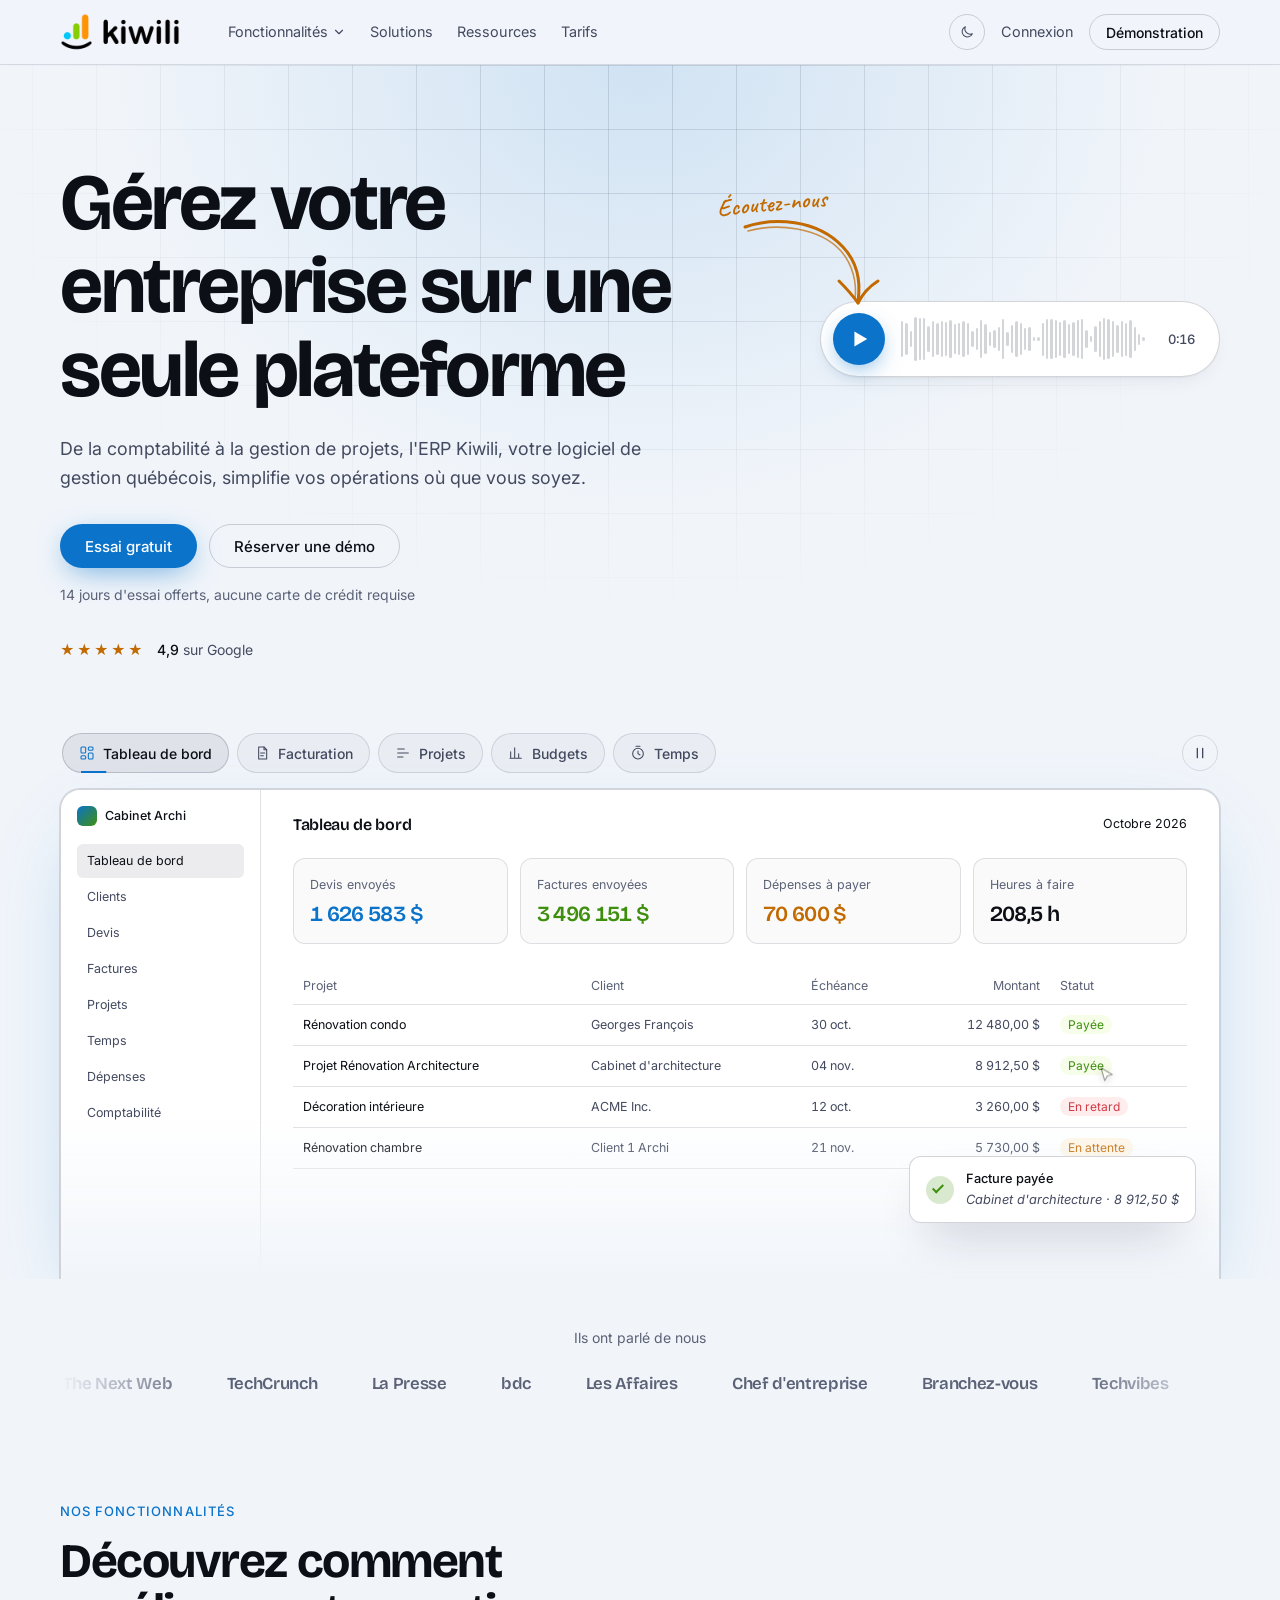
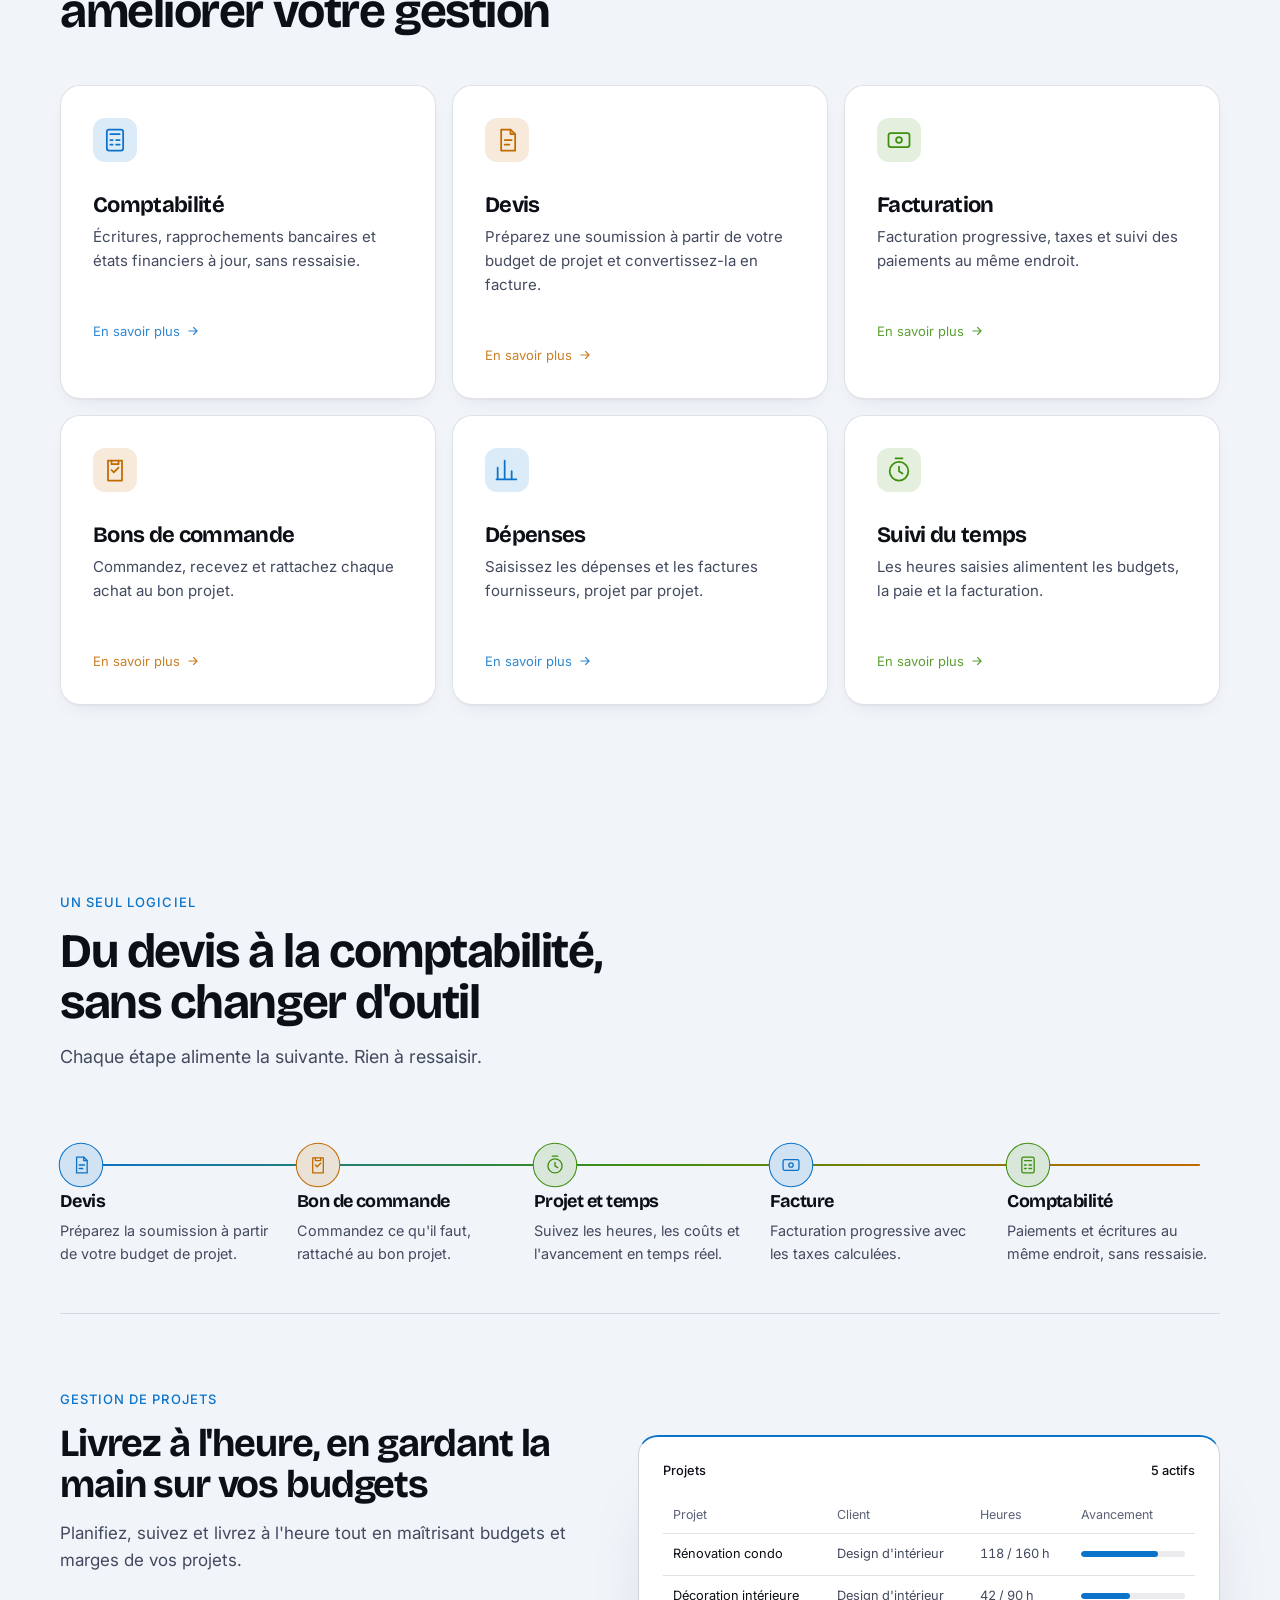
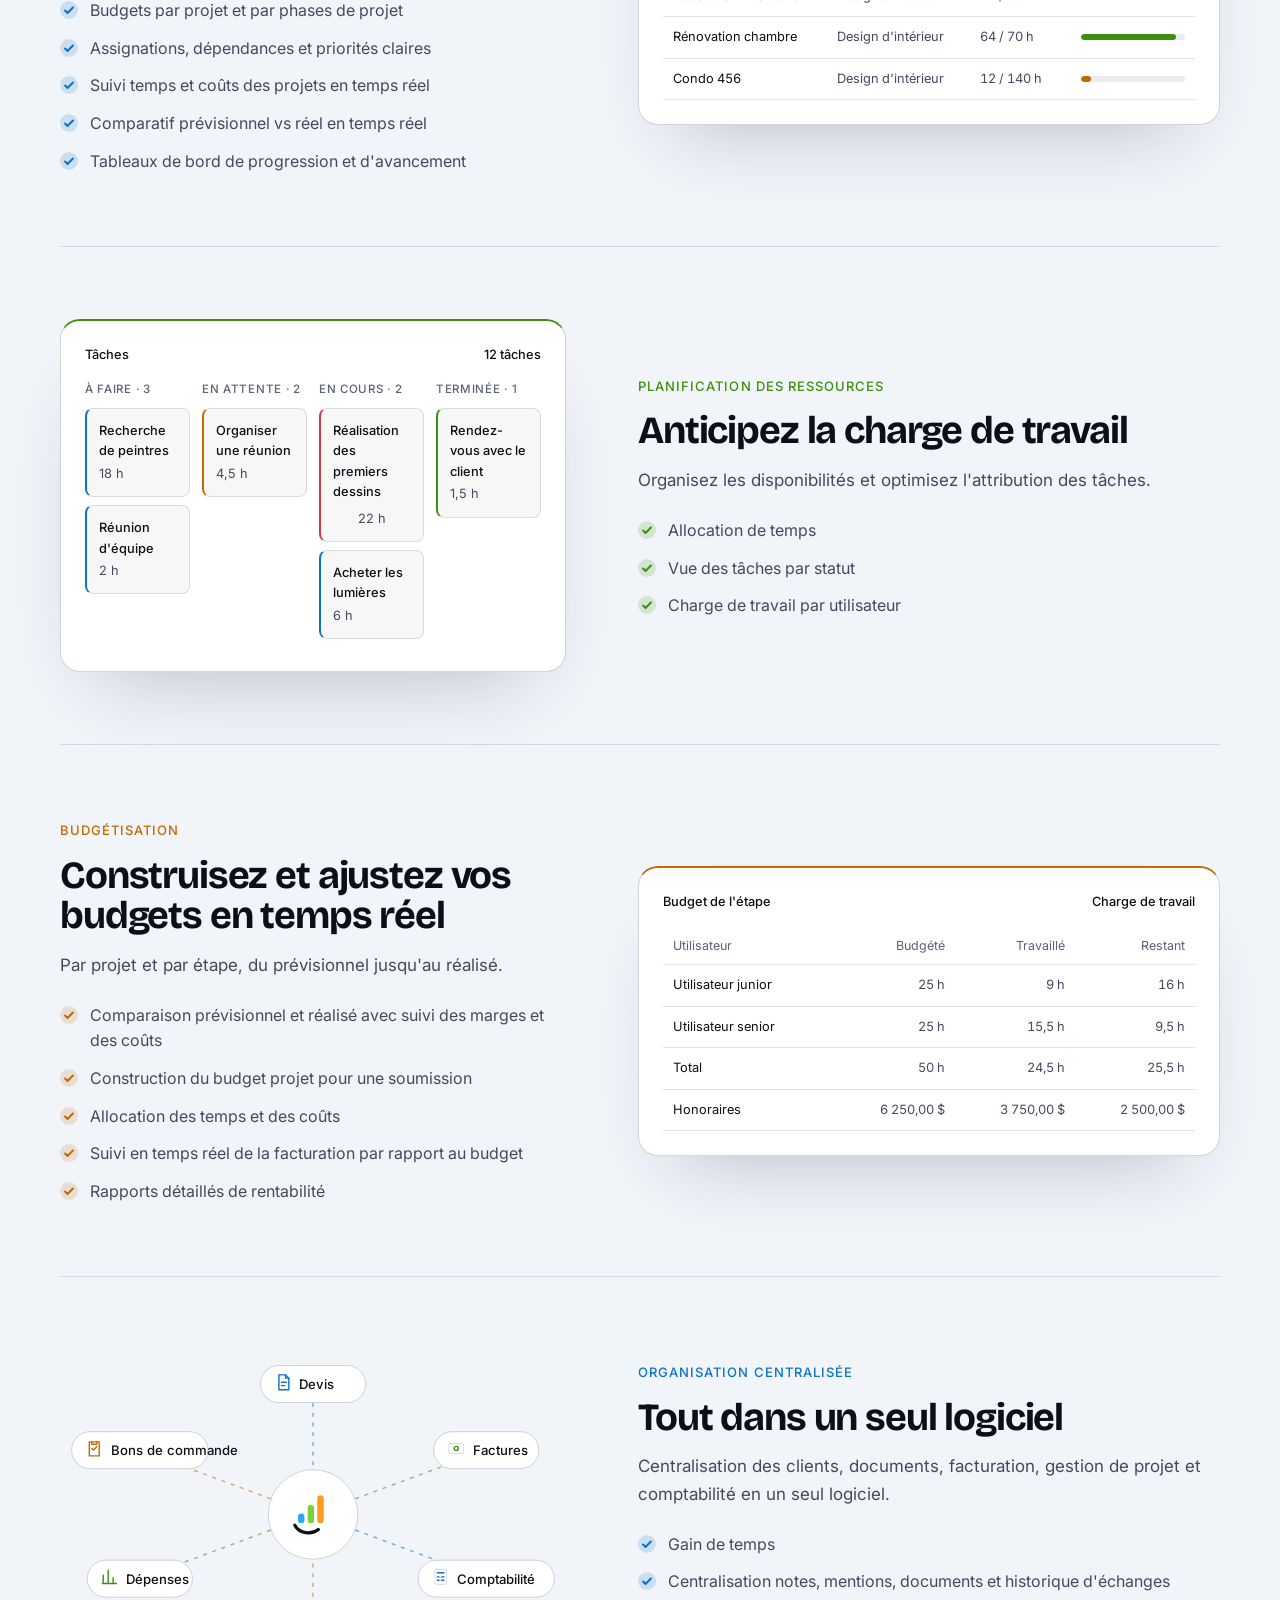
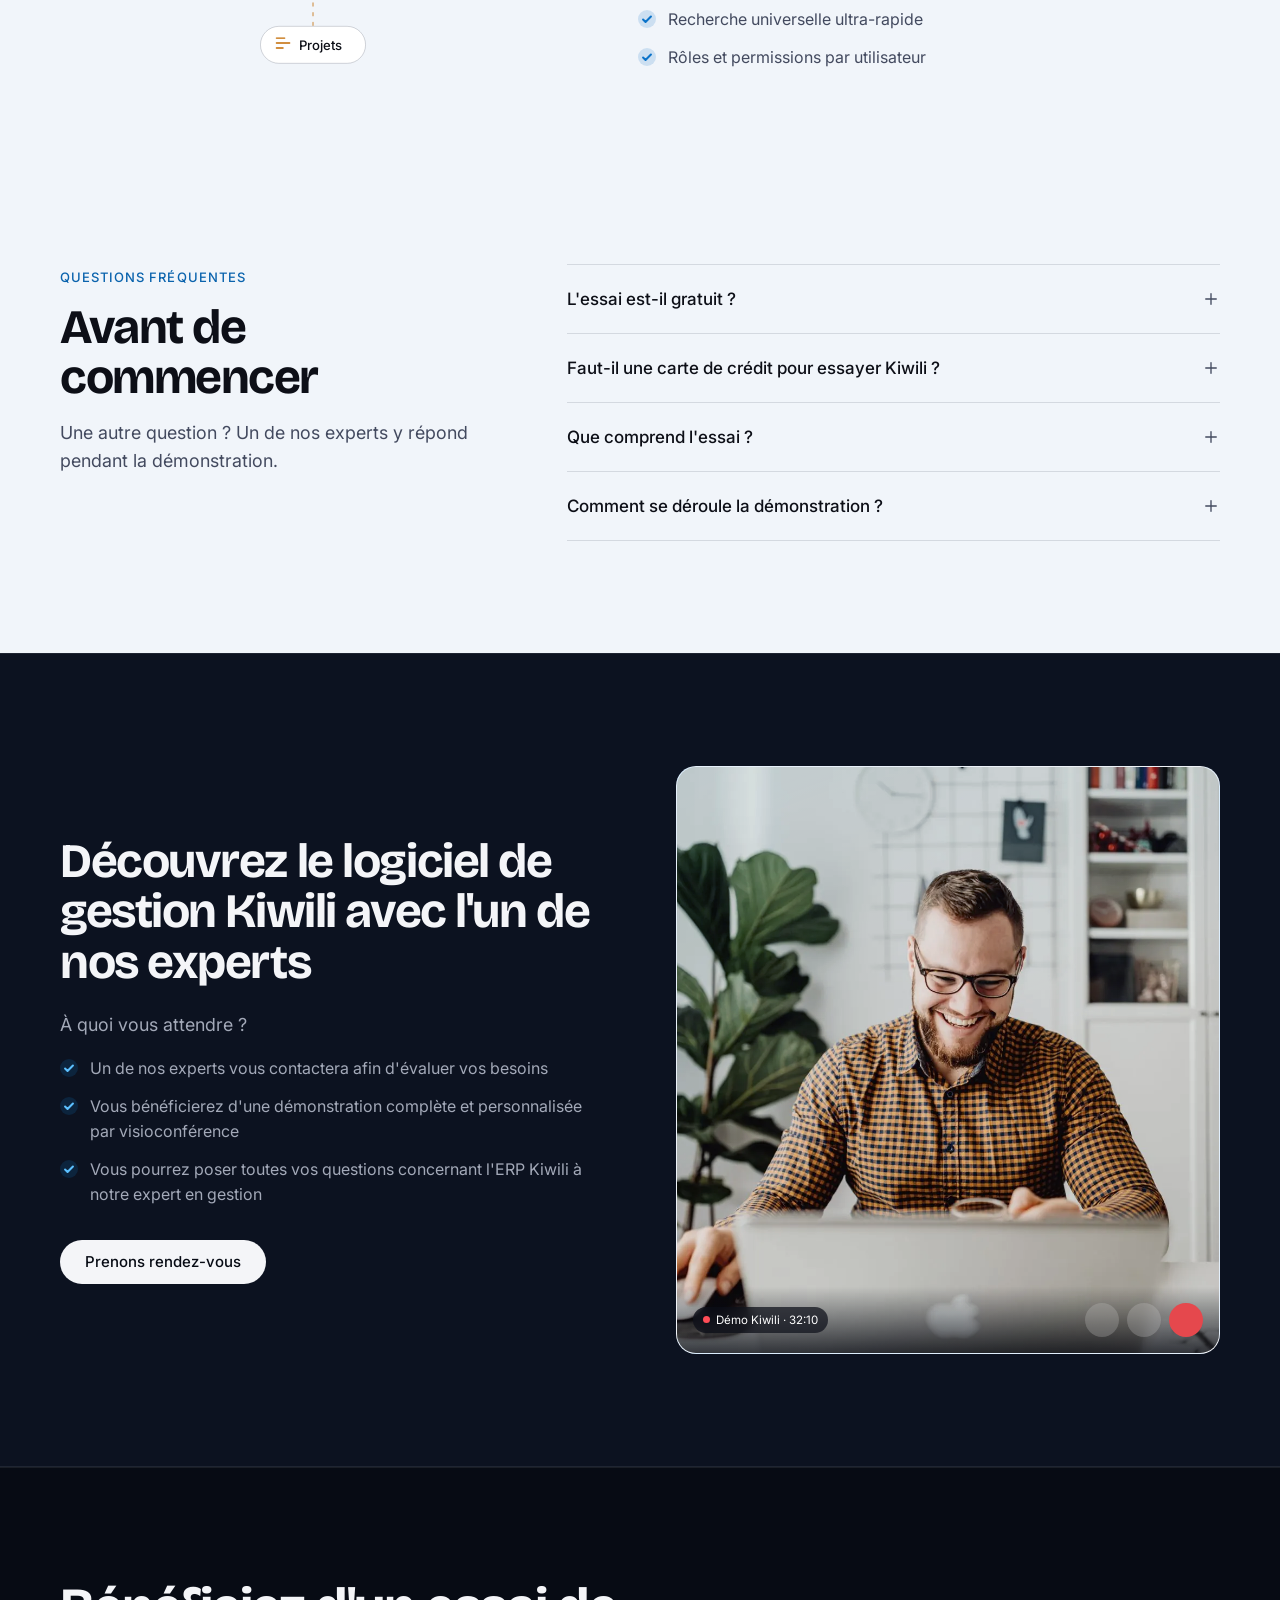
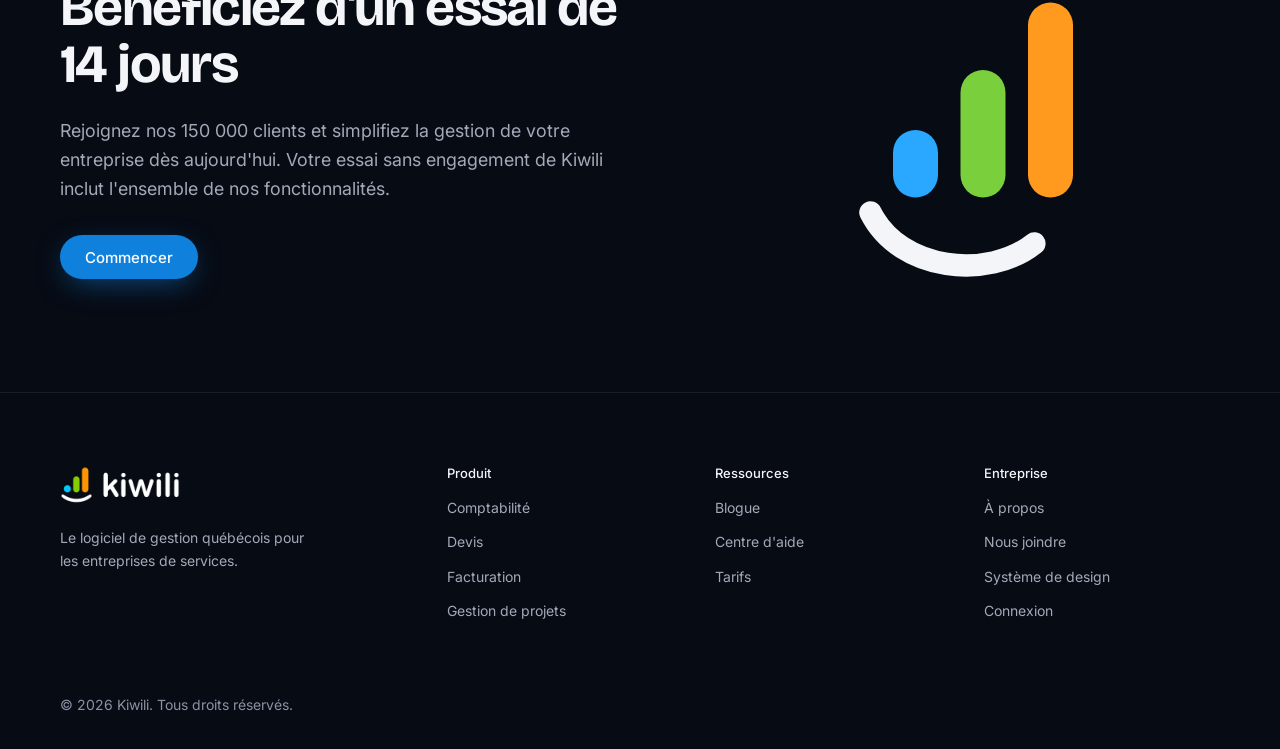
==== index.html @ 821b2741 "Move voice player to hero top right, make closing section and footer a dark band Co-Authored-By: Cla" ====
<!doctype html>
<html lang="fr-CA">
<head>
<meta charset="utf-8">
<meta name="viewport" content="width=device-width,initial-scale=1">
<title>Kiwili | Logiciel de gestion québécois</title>
<meta name="description" content="De la comptabilité à la gestion de projets, l'ERP Kiwili simplifie vos opérations où que vous soyez. Essai gratuit de 14 jours.">
<meta name="theme-color" content="#070b14">
<link rel="icon" href="assets/logo-mark.svg">
<link rel="preconnect" href="https://fonts.googleapis.com"><link rel="preconnect" href="https://fonts.gstatic.com" crossorigin>
<link rel="stylesheet" href="https://fonts.googleapis.com/css2?family=Bricolage+Grotesque:opsz,wght@12..96,500..800&family=Inter:wght@400..600&family=Caveat:wght@600&display=swap">
<link rel="stylesheet" href="css/tokens.css">
<link rel="stylesheet" href="css/components.css">
<link rel="stylesheet" href="css/home.css">
</head>
<body>
<a class="skip" href="#main">Aller au contenu</a>

<header class="nav"><div class="container nav-inner">
  <a class="logo" href="#" aria-label="Kiwili"><img class="l-dark" src="assets/logo-light.png" alt="Kiwili" width="120" height="40"><img class="l-light" src="assets/logo-dark.png" alt="" width="120" height="40"></a>
  <nav class="nav-links" aria-label="Principal">
    <div class="dd"><button class="dd-btn" type="button" aria-expanded="false" aria-controls="dd-feat">Fonctionnalités<svg class="chev" viewBox="0 0 24 24" aria-hidden="true"><path d="M6 9l6 6 6-6"/></svg></button><div class="dd-panel" id="dd-feat" hidden><a href="#fonctionnalites">Comptabilité</a><a href="#fonctionnalites">Devis</a><a href="#fonctionnalites">Facturation</a><a href="#fonctionnalites">Bons de commande</a><a href="#fonctionnalites">Dépenses</a><a href="#fonctionnalites">Suivi du temps</a><a href="#solutions">Gestion de projets</a><a href="#solutions">Planification des ressources</a><a href="#solutions">Budgétisation</a></div></div><a href="#solutions">Solutions</a><a href="#ressources">Ressources</a><a href="#tarifs">Tarifs</a>
  </nav>
  <div class="nav-actions"><button class="theme-toggle" type="button" id="theme-toggle" aria-label="Changer de thème"><svg class="sun" viewBox="0 0 24 24"><circle cx="12" cy="12" r="4"/><path d="M12 2v2m0 16v2M4.9 4.9l1.4 1.4m11.4 11.4 1.4 1.4M2 12h2m16 0h2M4.9 19.1l1.4-1.4M17.7 6.3l1.4-1.4"/></svg><svg class="moon" viewBox="0 0 24 24"><path d="M20 14.5A8 8 0 0 1 9.5 4 8 8 0 1 0 20 14.5z"/></svg></button><a class="login" href="#">Connexion</a><a class="btn btn-ghost btn-sm" href="#demo" data-open="demo">Démonstration</a><button class="menu-btn" type="button" id="menu-btn" aria-expanded="false" aria-controls="mobile-menu" aria-label="Menu"><i></i><i></i></button></div>
</div><div class="mobile-menu" id="mobile-menu" hidden><div class="container"><a href="#fonctionnalites">Fonctionnalités</a><a href="#solutions">Solutions</a><a href="#ressources">Ressources</a><a href="#tarifs">Tarifs</a><a href="#">Connexion</a><a class="btn btn-accent" href="#essai" data-open="trial">Essai gratuit</a></div></div>
</header>

<main id="main">
<section class="hero"><div class="hero-grid" aria-hidden="true"></div><div class="container">
  <div class="voice-wrap" id="voice">
    <span class="hand-note" aria-hidden="true">Écoutez-nous</span>
    <svg class="handarrow" viewBox="0 0 150 110" aria-hidden="true" focusable="false">
  <path class="ha a1" pathLength="1" d="M6 14 C 34 4, 78 6, 104 34 C 118 49, 122 68, 119 88"/>
  <path class="ha a2" pathLength="1" d="M9 18 C 38 10, 80 14, 102 38 C 114 52, 118 70, 116 86"/>
  <path class="ha a3" pathLength="1" d="M119 90 C 112 80, 106 74, 100 68"/>
  <path class="ha a4" pathLength="1" d="M119 90 C 124 80, 131 73, 139 68"/>
</svg>
    <div class="voice">
      <button class="vplay" id="vplay" type="button" aria-label="Écouter la présentation de Kiwili (16 secondes)"><svg viewBox="0 0 24 24" aria-hidden="true"><path class="i-play" d="M8 5.5v13l11-6.5z"/><path class="i-pause" d="M8 5v14M16 5v14"/></svg></button>
      <div class="vwave" id="vwave" role="slider" tabindex="0" aria-label="Position dans l'extrait audio" aria-valuemin="0" aria-valuemax="16" aria-valuenow="0" aria-valuetext="0 seconde"><i style="--h:80%"></i><i style="--h:72%"></i><i style="--h:35%"></i><i style="--h:100%"></i><i style="--h:96%"></i><i style="--h:94%"></i><i style="--h:59%"></i><i style="--h:82%"></i><i style="--h:73%"></i><i style="--h:83%"></i><i style="--h:79%"></i><i style="--h:87%"></i><i style="--h:66%"></i><i style="--h:73%"></i><i style="--h:80%"></i><i style="--h:73%"></i><i style="--h:36%"></i><i style="--h:51%"></i><i style="--h:87%"></i><i style="--h:69%"></i><i style="--h:33%"></i><i style="--h:40%"></i><i style="--h:56%"></i><i style="--h:89%"></i><i style="--h:33%"></i><i style="--h:62%"></i><i style="--h:80%"></i><i style="--h:72%"></i><i style="--h:48%"></i><i style="--h:55%"></i><i style="--h:10%"></i><i style="--h:10%"></i><i style="--h:75%"></i><i style="--h:91%"></i><i style="--h:91%"></i><i style="--h:86%"></i><i style="--h:76%"></i><i style="--h:87%"></i><i style="--h:67%"></i><i style="--h:76%"></i><i style="--h:86%"></i><i style="--h:89%"></i><i style="--h:41%"></i><i style="--h:15%"></i><i style="--h:59%"></i><i style="--h:83%"></i><i style="--h:96%"></i><i style="--h:92%"></i><i style="--h:82%"></i><i style="--h:64%"></i><i style="--h:84%"></i><i style="--h:75%"></i><i style="--h:88%"></i><i style="--h:56%"></i><i style="--h:25%"></i><i style="--h:10%"></i></div>
      <span class="vtime" id="vtime">0:16</span>
      <audio id="vaudio" preload="none" src="assets/audio/presentation-kiwili.mp3"></audio>
    </div>
  </div>
  <div class="hero-copy rise">
    <h1>Gérez votre entreprise sur une <em>seule</em> plateforme</h1>
    <p class="lead">De la comptabilité à la gestion de projets, l'ERP Kiwili, votre logiciel de gestion québécois, simplifie vos opérations où que vous soyez.</p>
    <div class="hero-cta"><a class="btn btn-accent" href="#essai" data-open="trial">Essai gratuit</a><a class="btn btn-ghost" href="#demo" data-open="demo">Réserver une démo</a></div>
    <p class="hero-note">14 jours d'essai offerts, aucune carte de crédit requise</p>
    <div class="rating"><span class="stars" aria-hidden="true">★★★★★</span><span><b>4,9</b> sur Google</span></div>
  </div>

  <div class="viewer" id="viewer">
  <div class="vtabs" role="tablist" aria-label="Aperçu du logiciel"><button class="vtab on" role="tab" id="tab0" aria-selected="true" aria-controls="p0" data-i="0"><svg viewBox="0 0 24 24" aria-hidden="true"><rect x="3" y="3" width="7" height="9" rx="1.5"/><rect x="14" y="3" width="7" height="5" rx="1.5"/><rect x="14" y="12" width="7" height="9" rx="1.5"/><rect x="3" y="16" width="7" height="5" rx="1.5"/></svg>Tableau de bord<i class="prog"></i></button><button class="vtab" role="tab" id="tab1" aria-selected="false" aria-controls="p1" data-i="1"><svg viewBox="0 0 24 24" aria-hidden="true"><path d="M7 3h8l4 4v14H7z"/><path d="M15 3v4h4M10 12h6M10 16h4"/></svg>Facturation<i class="prog"></i></button><button class="vtab" role="tab" id="tab2" aria-selected="false" aria-controls="p2" data-i="2"><svg viewBox="0 0 24 24" aria-hidden="true"><path d="M4 6h10M4 12h16M4 18h8"/></svg>Projets<i class="prog"></i></button><button class="vtab" role="tab" id="tab3" aria-selected="false" aria-controls="p3" data-i="3"><svg viewBox="0 0 24 24" aria-hidden="true"><path d="M4 20V10m6 10V4m6 16v-7m4 7H3"/></svg>Budgets<i class="prog"></i></button><button class="vtab" role="tab" id="tab4" aria-selected="false" aria-controls="p4" data-i="4"><svg viewBox="0 0 24 24" aria-hidden="true"><circle cx="12" cy="13" r="8"/><path d="M12 9v4l3 2M9 2h6"/></svg>Temps<i class="prog"></i></button><button class="vpause" id="vpause" type="button" aria-label="Mettre en pause la démonstration animée"><svg viewBox="0 0 24 24" aria-hidden="true"><path class="p-pause" d="M8 5v14M16 5v14"/><path class="p-play" d="M8 5l11 7-11 7z"/></svg></button></div>
  <div class="shot-wrap">
  <div class="shot" id="shot">
    <div class="app">
      <aside class="app-side" aria-hidden="true">
        <div class="org"><i></i>Cabinet Archi</div>
        <a data-nav="Tableau de bord">Tableau de bord</a><a data-nav="Clients">Clients</a><a data-nav="Devis">Devis</a><a data-nav="Factures">Factures</a><a data-nav="Projets">Projets</a><a data-nav="Temps">Temps</a><a data-nav="Dépenses">Dépenses</a><a data-nav="Comptabilité">Comptabilité</a>
      </aside>
      <div class="app-main">

        <section class="vpanel active" role="tabpanel" id="p0" aria-labelledby="tab0" data-nav="Tableau de bord">
          <div class="app-head"><h4>Tableau de bord</h4><span>Octobre 2026</span></div>
          <div class="kpis">
            <div class="kpi"><span>Devis envoyés</span><b id="k1">1 626 583 $</b></div>
            <div class="kpi"><span>Factures envoyées</span><b id="k2">3 487 238 $</b></div>
            <div class="kpi"><span>Dépenses à payer</span><b id="k3">70 600 $</b></div>
            <div class="kpi"><span>Heures à faire</span><b id="k4">208,5 h</b></div>
          </div>
          <table class="tbl">
            <thead><tr><th>Projet</th><th>Client</th><th>Échéance</th><th class="r">Montant</th><th>Statut</th></tr></thead>
            <tbody>
              <tr><td>Rénovation condo</td><td>Georges François</td><td>30 oct.</td><td class="r">12 480,00 $</td><td><span class="tag ok">Payée</span></td></tr>
              <tr id="row-live"><td>Projet Rénovation Architecture</td><td>Cabinet d'architecture</td><td>04 nov.</td><td class="r">8 912,50 $</td><td><span class="tag wait" id="live-tag">En attente</span></td></tr>
              <tr><td>Décoration intérieure</td><td>ACME Inc.</td><td>12 oct.</td><td class="r">3 260,00 $</td><td><span class="tag late">En retard</span></td></tr>
              <tr><td>Rénovation chambre</td><td>Client 1 Archi</td><td>21 nov.</td><td class="r">5 730,00 $</td><td><span class="tag wait">En attente</span></td></tr>
            </tbody>
          </table>
        </section>

        <section class="vpanel" role="tabpanel" id="p1" aria-labelledby="tab1" data-nav="Factures" hidden>
          <div class="app-head"><h4>Nouvelle facture <small>0042</small></h4><span class="tag wait" id="inv-status">Brouillon</span></div>
          <div class="inv-meta"><div><span>Client</span><b>Cabinet d'architecture</b></div><div><span>Projet</span><b>Rénovation Architecture</b></div><div><span>Échéance</span><b>04 nov. 2026</b></div></div>
          <table class="tbl inv">
            <thead><tr><th>Description</th><th class="r">Qté</th><th class="r">Taux</th><th class="r">Montant</th></tr></thead>
            <tbody>
              <tr class="ln"><td>Étude préliminaire</td><td class="r">24 h</td><td class="r">125,00 $</td><td class="r">3 000,00 $</td></tr>
              <tr class="ln"><td>Plans et devis</td><td class="r">40 h</td><td class="r">125,00 $</td><td class="r">5 000,00 $</td></tr>
              <tr class="ln"><td>Déplacements</td><td class="r">1</td><td class="r">340,00 $</td><td class="r">340,00 $</td></tr>
            </tbody>
          </table>
          <div class="inv-foot">
            <div class="sums"><p><span>Sous-total</span><b>8 340,00 $</b></p><p><span>TPS 5 %</span><b>417,00 $</b></p><p><span>TVQ 9,975 %</span><b>831,92 $</b></p><p class="tot"><span>Total</span><b id="inv-total">9 588,92 $</b></p></div>
            <button class="send" id="inv-send" type="button" tabindex="-1">Envoyer la facture</button>
          </div>
        </section>

        <section class="vpanel" role="tabpanel" id="p2" aria-labelledby="tab2" data-nav="Projets" hidden>
          <div class="app-head"><h4>Projets</h4><span>5 actifs</span></div>
          <table class="tbl">
            <thead><tr><th>Projet</th><th>Responsable</th><th>Heures</th><th style="width:30%">Avancement</th></tr></thead>
            <tbody>
              <tr><td>Rénovation condo</td><td><span class="av">AC</span>Amélie C.</td><td><span class="hrs" data-to="118" data-of="160">0</span> / 160 h</td><td><div class="bar"><i style="--w:74%"></i></div></td></tr>
              <tr><td>Décoration intérieure</td><td><span class="av g">FK</span>Frédéric K.</td><td><span class="hrs" data-to="42" data-of="90">0</span> / 90 h</td><td><div class="bar"><i style="--w:47%"></i></div></td></tr>
              <tr><td>Rénovation chambre</td><td><span class="av a">AC</span>Amélie C.</td><td><span class="hrs" data-to="64" data-of="70">0</span> / 70 h</td><td><div class="bar g"><i style="--w:91%"></i></div></td></tr>
              <tr><td>Condo 456</td><td><span class="av g">FK</span>Frédéric K.</td><td><span class="hrs" data-to="12" data-of="140">0</span> / 140 h</td><td><div class="bar a"><i style="--w:9%"></i></div></td></tr>
            </tbody>
          </table>
          <div class="board mini">
            <div class="col"><h5>À faire</h5><div class="note">Recherche de peintres</div></div>
            <div class="col"><h5>En cours</h5><div class="note d" id="move-note">Premiers dessins</div></div>
            <div class="col"><h5>Terminée</h5><div class="note g">Rendez-vous client</div></div>
          </div>
        </section>

        <section class="vpanel" role="tabpanel" id="p3" aria-labelledby="tab3" data-nav="Comptabilité" hidden>
          <div class="app-head"><h4>Budget : Rénovation condo</h4><span>Prévu vs réel</span></div>
          <div class="kpis three">
            <div class="kpi"><span>Budget</span><b>48 000 $</b></div>
            <div class="kpi"><span>Facturé à ce jour</span><b id="b-fact" data-to="31200">0 $</b></div>
            <div class="kpi"><span>Marge réelle</span><b id="b-marge" data-to="29.4">0 %</b><small>prévue 32 %</small></div>
          </div>
          <div class="bud">
            <div class="br"><span>Étude préliminaire</span><div class="pair"><div class="bar"><i style="--w:90%"></i></div><div class="bar g"><i style="--w:84%"></i></div></div></div>
            <div class="br"><span>Conception</span><div class="pair"><div class="bar"><i style="--w:80%"></i></div><div class="bar g"><i style="--w:86%"></i></div></div></div>
            <div class="br"><span>Chantier</span><div class="pair"><div class="bar"><i style="--w:100%"></i></div><div class="bar a"><i style="--w:58%"></i></div></div></div>
            <div class="br"><span>Suivi</span><div class="pair"><div class="bar"><i style="--w:40%"></i></div><div class="bar g"><i style="--w:22%"></i></div></div></div>
            <p class="legend"><i class="l1"></i>Prévu <i class="l2"></i>Réel</p>
          </div>
        </section>

        <section class="vpanel" role="tabpanel" id="p4" aria-labelledby="tab4" data-nav="Temps" hidden>
          <div class="app-head"><h4>Suivi du temps</h4><span>Semaine du 28 sept.</span></div>
          <div class="timer"><div><span>Rénovation condo · Plans</span><b id="clock">02:14:07</b></div><button class="send stop" id="timer-btn" type="button" tabindex="-1">Arrêter</button></div>
          <div class="week">
            <div class="d"><div class="bw"><i style="--h:62%"></i></div><span>L</span><em>6,5 h</em></div>
            <div class="d"><div class="bw"><i style="--h:80%"></i></div><span>M</span><em>8 h</em></div>
            <div class="d"><div class="bw"><i style="--h:70%"></i></div><span>M</span><em>7 h</em></div>
            <div class="d"><div class="bw"><i style="--h:55%"></i></div><span>J</span><em>5,5 h</em></div>
            <div class="d now"><div class="bw"><i style="--h:36%"></i></div><span>V</span><em>4,5 h</em></div>
          </div>
          <p class="wk-total">Total de la semaine <b>31,5 h</b></p>
        </section>

      </div>
    </div>
    <span class="cursor" id="cursor" aria-hidden="true"></span>
  </div>
  <div class="toast" id="toast" aria-hidden="true"><i></i><span><b id="toast-t">Facture payée</b><em id="toast-d">Cabinet d'architecture · 8 912,50 $</em></span></div>
  </div>
</div>
</div></section>

<section class="press"><div class="container">
  <p>Ils ont parlé de nous</p>
  <div class="marquee"><ul class="track"><li>The Next Web</li><li>TechCrunch</li><li>La Presse</li><li>bdc</li><li>Les Affaires</li><li>Chef d'entreprise</li><li>Branchez-vous</li><li>Techvibes</li></ul><ul class="track" aria-hidden="true"><li>The Next Web</li><li>TechCrunch</li><li>La Presse</li><li>bdc</li><li>Les Affaires</li><li>Chef d'entreprise</li><li>Branchez-vous</li><li>Techvibes</li></ul></div>
</div></section>

<section class="sec" id="fonctionnalites"><div class="container">
  <div class="sec-head reveal"><span class="eyebrow">Nos fonctionnalités</span><h2>Découvrez comment améliorer votre gestion</h2></div>
  <div class="modules">
<a class="card mod c-blue reveal" href="#solutions"><span class="ico"><svg viewBox="0 0 24 24" aria-hidden="true"><rect x="5" y="3" width="14" height="18" rx="2"/><path d="M8 7h8M8 12h2m3 0h3M8 16h2m3 0h3"/></svg></span><div><h3>Comptabilité</h3><p>Écritures, rapprochements bancaires et états financiers à jour, sans ressaisie.</p></div><span class="more">En savoir plus<svg viewBox="0 0 24 24" aria-hidden="true"><path d="M5 12h14M13 6l6 6-6 6"/></svg></span></a>
<a class="card mod c-orange reveal" href="#solutions"><span class="ico"><svg viewBox="0 0 24 24" aria-hidden="true"><path d="M7 3h8l4 4v14H7z"/><path d="M15 3v4h4M10 12h6M10 16h4"/></svg></span><div><h3>Devis</h3><p>Préparez une soumission à partir de votre budget de projet et convertissez-la en facture.</p></div><span class="more">En savoir plus<svg viewBox="0 0 24 24" aria-hidden="true"><path d="M5 12h14M13 6l6 6-6 6"/></svg></span></a>
<a class="card mod c-green reveal" href="#solutions"><span class="ico"><svg viewBox="0 0 24 24" aria-hidden="true"><rect x="3" y="6" width="18" height="12" rx="2"/><circle cx="12" cy="12" r="2.5"/></svg></span><div><h3>Facturation</h3><p>Facturation progressive, taxes et suivi des paiements au même endroit.</p></div><span class="more">En savoir plus<svg viewBox="0 0 24 24" aria-hidden="true"><path d="M5 12h14M13 6l6 6-6 6"/></svg></span></a>
<a class="card mod c-orange reveal" href="#solutions"><span class="ico"><svg viewBox="0 0 24 24" aria-hidden="true"><path d="M6 4h12v17H6z"/><path d="M9 4v3h6V4M9 12l2 2 4-4"/></svg></span><div><h3>Bons de commande</h3><p>Commandez, recevez et rattachez chaque achat au bon projet.</p></div><span class="more">En savoir plus<svg viewBox="0 0 24 24" aria-hidden="true"><path d="M5 12h14M13 6l6 6-6 6"/></svg></span></a>
<a class="card mod c-blue reveal" href="#solutions"><span class="ico"><svg viewBox="0 0 24 24" aria-hidden="true"><path d="M4 20V10m6 10V4m6 16v-7m4 7H3"/></svg></span><div><h3>Dépenses</h3><p>Saisissez les dépenses et les factures fournisseurs, projet par projet.</p></div><span class="more">En savoir plus<svg viewBox="0 0 24 24" aria-hidden="true"><path d="M5 12h14M13 6l6 6-6 6"/></svg></span></a>
<a class="card mod c-green reveal" href="#solutions"><span class="ico"><svg viewBox="0 0 24 24" aria-hidden="true"><circle cx="12" cy="13" r="8"/><path d="M12 9v4l3 2M9 2h6"/></svg></span><div><h3>Suivi du temps</h3><p>Les heures saisies alimentent les budgets, la paie et la facturation.</p></div><span class="more">En savoir plus<svg viewBox="0 0 24 24" aria-hidden="true"><path d="M5 12h14M13 6l6 6-6 6"/></svg></span></a>
  </div>
</div></section>

<section class="sec flow" id="parcours"><div class="container">
  <div class="sec-head reveal"><span class="eyebrow">Un seul logiciel</span><h2>Du devis à la comptabilité, sans changer d'outil</h2><p class="lead">Chaque étape alimente la suivante. Rien à ressaisir.</p></div>
  <ol class="steps" id="steps"><li class="rail" aria-hidden="true"><i id="rail-fill"></i></li><li class="step c-blue"><span class="dot"><svg viewBox="0 0 24 24" aria-hidden="true"><path d="M7 3h8l4 4v14H7z"/><path d="M15 3v4h4M10 12h6M10 16h4"/></svg></span><h3>Devis</h3><p>Préparez la soumission à partir de votre budget de projet.</p></li><li class="step c-orange"><span class="dot"><svg viewBox="0 0 24 24" aria-hidden="true"><path d="M6 4h12v17H6z"/><path d="M9 4v3h6V4M9 12l2 2 4-4"/></svg></span><h3>Bon de commande</h3><p>Commandez ce qu'il faut, rattaché au bon projet.</p></li><li class="step c-green"><span class="dot"><svg viewBox="0 0 24 24" aria-hidden="true"><circle cx="12" cy="13" r="8"/><path d="M12 9v4l3 2M9 2h6"/></svg></span><h3>Projet et temps</h3><p>Suivez les heures, les coûts et l'avancement en temps réel.</p></li><li class="step c-blue"><span class="dot"><svg viewBox="0 0 24 24" aria-hidden="true"><rect x="3" y="6" width="18" height="12" rx="2"/><circle cx="12" cy="12" r="2.5"/></svg></span><h3>Facture</h3><p>Facturation progressive avec les taxes calculées.</p></li><li class="step c-green"><span class="dot"><svg viewBox="0 0 24 24" aria-hidden="true"><rect x="5" y="3" width="14" height="18" rx="2"/><path d="M8 7h8M8 12h2m3 0h3M8 16h2m3 0h3"/></svg></span><h3>Comptabilité</h3><p>Paiements et écritures au même endroit, sans ressaisie.</p></li></ol>
</div></section>

<section id="solutions"><div class="container">

  <div class="feature c-blue">
    <div class="feature-copy reveal">
      <span class="eyebrow">Gestion de projets</span>
      <h3>Livrez à l'heure, en gardant la main sur vos budgets</h3>
      <p class="lead">Planifiez, suivez et livrez à l'heure tout en maîtrisant budgets et marges de vos projets.</p>
      <ul class="checks"><li>Budgets par projet et par phases de projet</li><li>Assignations, dépendances et priorités claires</li><li>Suivi temps et coûts des projets en temps réel</li><li>Comparatif prévisionnel vs réel en temps réel</li><li>Tableaux de bord de progression et d'avancement</li></ul>
    </div>
    <div class="panel reveal">
      <div class="panel-title"><span>Projets</span><span>5 actifs</span></div>
      <table class="tbl">
        <thead><tr><th>Projet</th><th>Client</th><th>Heures</th><th>Avancement</th></tr></thead>
        <tbody>
          <tr><td>Rénovation condo</td><td>Design d'intérieur</td><td>118 / 160 h</td><td><div class="bar"><i style="--w:74%"></i></div></td></tr>
          <tr><td>Décoration intérieure</td><td>Design d'intérieur</td><td>42 / 90 h</td><td><div class="bar"><i style="--w:47%"></i></div></td></tr>
          <tr><td>Rénovation chambre</td><td>Design d'intérieur</td><td>64 / 70 h</td><td><div class="bar g"><i style="--w:91%"></i></div></td></tr>
          <tr><td>Condo 456</td><td>Design d'intérieur</td><td>12 / 140 h</td><td><div class="bar a"><i style="--w:9%"></i></div></td></tr>
        </tbody>
      </table>
    </div>
  </div>

  <div class="feature flip c-green">
    <div class="feature-copy reveal">
      <span class="eyebrow">Planification des ressources</span>
      <h3>Anticipez la charge de travail</h3>
      <p class="lead">Organisez les disponibilités et optimisez l'attribution des tâches.</p>
      <ul class="checks"><li>Allocation de temps</li><li>Vue des tâches par statut</li><li>Charge de travail par utilisateur</li></ul>
    </div>
    <div class="panel reveal">
      <div class="panel-title"><span>Tâches</span><span>12 tâches</span></div>
      <div class="board">
        <div class="col"><h5>À faire · 3</h5><div class="note"><b>Recherche de peintres</b>18 h</div><div class="note"><b>Réunion d'équipe</b>2 h</div></div>
        <div class="col"><h5>En attente · 2</h5><div class="note a"><b>Organiser une réunion</b>4,5 h</div></div>
        <div class="col"><h5>En cours · 2</h5><div class="note d"><b>Réalisation des premiers dessins</b>22 h</div><div class="note"><b>Acheter les lumières</b>6 h</div></div>
        <div class="col"><h5>Terminée · 1</h5><div class="note g"><b>Rendez-vous avec le client</b>1,5 h</div></div>
      </div>
    </div>
  </div>

  <div class="feature c-orange">
    <div class="feature-copy reveal">
      <span class="eyebrow">Budgétisation</span>
      <h3>Construisez et ajustez vos budgets en temps réel</h3>
      <p class="lead">Par projet et par étape, du prévisionnel jusqu'au réalisé.</p>
      <ul class="checks"><li>Comparaison prévisionnel et réalisé avec suivi des marges et des coûts</li><li>Construction du budget projet pour une soumission</li><li>Allocation des temps et des coûts</li><li>Suivi en temps réel de la facturation par rapport au budget</li><li>Rapports détaillés de rentabilité</li></ul>
    </div>
    <div class="panel reveal">
      <div class="panel-title"><span>Budget de l'étape</span><span>Charge de travail</span></div>
      <table class="tbl">
        <thead><tr><th>Utilisateur</th><th class="r">Budgété</th><th class="r">Travaillé</th><th class="r">Restant</th></tr></thead>
        <tbody>
          <tr><td>Utilisateur junior</td><td class="r">25 h</td><td class="r">9 h</td><td class="r">16 h</td></tr>
          <tr><td>Utilisateur senior</td><td class="r">25 h</td><td class="r">15,5 h</td><td class="r">9,5 h</td></tr>
          <tr><td>Total</td><td class="r">50 h</td><td class="r">24,5 h</td><td class="r">25,5 h</td></tr>
          <tr><td>Honoraires</td><td class="r">6 250,00 $</td><td class="r">3 750,00 $</td><td class="r">2 500,00 $</td></tr>
        </tbody>
      </table>
    </div>
  </div>

  <div class="feature flip c-blue">
    <div class="feature-copy reveal">
      <span class="eyebrow">Organisation centralisée</span>
      <h3>Tout dans un seul logiciel</h3>
      <p class="lead">Centralisation des clients, documents, facturation, gestion de projet et comptabilité en un seul logiciel.</p>
      <ul class="checks"><li>Gain de temps</li><li>Centralisation notes, mentions, documents et historique d'échanges</li><li>Recherche universelle ultra-rapide</li><li>Rôles et permissions par utilisateur</li></ul>
    </div>
    <div class="panel reveal hubpanel"><svg class="hubsvg" viewBox="0 0 520 340" role="img" aria-label="Devis, factures, comptabilité, projets, dépenses et bons de commande reliés au même logiciel Kiwili">
<circle class="ring r1" cx="260" cy="170" r="46"/><circle class="ring r2" cx="260" cy="170" r="46"/>
<path class="wire" style="--c:var(--c-blue);--d:0.0s" d="M260 36L260 170"/><path class="wire" style="--c:var(--c-green);--d:0.5s" d="M438 104L260 170"/><path class="wire" style="--c:var(--c-blue);--d:1.0s" d="M438 236L260 170"/><path class="wire" style="--c:var(--c-orange);--d:1.5s" d="M260 304L260 170"/><path class="wire" style="--c:var(--c-green);--d:2.0s" d="M82 236L260 170"/><path class="wire" style="--c:var(--c-orange);--d:2.5s" d="M82 104L260 170"/>
<g class="core"><circle cx="260" cy="170" r="46"/><g transform="translate(238 147) scale(1.1)"><rect x="6" y="20" width="6" height="9" rx="3" fill="#2aa7ff"/><rect x="15" y="12" width="6" height="17" rx="3" fill="#7ad03c"/><rect x="24" y="3" width="6" height="26" rx="3" fill="#ff9a1f"/><path d="M3 31c4 8 16 9 22 4" fill="none" stroke="currentColor" stroke-width="3" stroke-linecap="round"/></g></g>
<g class="node" style="--c:var(--c-blue);--i:0" transform="translate(206.0 17)"><rect width="108" height="38" rx="19"/><g class="ic" transform="translate(13 7)"><path d="M7 3h8l4 4v14H7z" transform="scale(.85)"/><path d="M15 3v4h4M10 12h6M10 16h4" transform="scale(.85)"/></g><text x="40" y="24">Devis</text></g><g class="node" style="--c:var(--c-green);--i:1" transform="translate(384.0 85)"><rect width="108" height="38" rx="19"/><g class="ic" transform="translate(13 7)"><rect x="3" y="6" width="18" height="12" rx="2" transform="scale(.85)"/><circle cx="12" cy="12" r="2.5" transform="scale(.85)"/></g><text x="40" y="24">Factures</text></g><g class="node" style="--c:var(--c-blue);--i:2" transform="translate(368.0 217)"><rect width="140" height="38" rx="19"/><g class="ic" transform="translate(13 7)"><rect x="5" y="3" width="14" height="18" rx="2" transform="scale(.85)"/><path d="M8 7h8M8 12h2m3 0h3M8 16h2m3 0h3" transform="scale(.85)"/></g><text x="40" y="24">Comptabilité</text></g><g class="node" style="--c:var(--c-orange);--i:3" transform="translate(206.0 285)"><rect width="108" height="38" rx="19"/><g class="ic" transform="translate(13 7)"><path d="M4 6h10M4 12h16M4 18h8" transform="scale(.85)"/></g><text x="40" y="24">Projets</text></g><g class="node" style="--c:var(--c-green);--i:4" transform="translate(28.0 217)"><rect width="108" height="38" rx="19"/><g class="ic" transform="translate(13 7)"><path d="M4 20V10m6 10V4m6 16v-7m4 7H3" transform="scale(.85)"/></g><text x="40" y="24">Dépenses</text></g><g class="node" style="--c:var(--c-orange);--i:5" transform="translate(12.0 85)"><rect width="140" height="38" rx="19"/><g class="ic" transform="translate(13 7)"><path d="M6 4h12v17H6z" transform="scale(.85)"/><path d="M9 4v3h6V4M9 12l2 2 4-4" transform="scale(.85)"/></g><text x="40" y="24">Bons de commande</text></g></svg><div class="hubm" aria-hidden="true"><div class="hubm-core"><svg viewBox="0 0 40 40"><rect x="6" y="20" width="6" height="9" rx="3" fill="#2aa7ff"/><rect x="15" y="12" width="6" height="17" rx="3" fill="#7ad03c"/><rect x="24" y="3" width="6" height="26" rx="3" fill="#ff9a1f"/><path d="M3 31c4 8 16 9 22 4" fill="none" stroke="currentColor" stroke-width="3" stroke-linecap="round"/></svg></div><ul><li class="c-blue"><svg viewBox="0 0 24 24"><path d="M7 3h8l4 4v14H7z"/><path d="M15 3v4h4M10 12h6M10 16h4"/></svg>Devis</li><li class="c-green"><svg viewBox="0 0 24 24"><rect x="3" y="6" width="18" height="12" rx="2"/><circle cx="12" cy="12" r="2.5"/></svg>Factures</li><li class="c-blue"><svg viewBox="0 0 24 24"><rect x="5" y="3" width="14" height="18" rx="2"/><path d="M8 7h8M8 12h2m3 0h3M8 16h2m3 0h3"/></svg>Comptabilité</li><li class="c-orange"><svg viewBox="0 0 24 24"><path d="M4 6h10M4 12h16M4 18h8"/></svg>Projets</li><li class="c-green"><svg viewBox="0 0 24 24"><path d="M4 20V10m6 10V4m6 16v-7m4 7H3"/></svg>Dépenses</li><li class="c-orange"><svg viewBox="0 0 24 24"><path d="M6 4h12v17H6z"/><path d="M9 4v3h6V4M9 12l2 2 4-4"/></svg>Bons de commande</li></ul></div></div>
  </div>

</div></section>

<section class="sec faq" id="faq"><div class="container faq-grid">
  <div class="reveal"><span class="eyebrow">Questions fréquentes</span><h2>Avant de commencer</h2><p class="lead">Une autre question ? Un de nos experts y répond pendant la démonstration.</p></div>
  <div class="faq-list reveal">
    <details><summary>L'essai est-il gratuit ?<svg viewBox="0 0 24 24" aria-hidden="true"><path d="M12 5v14M5 12h14"/></svg></summary><p>Oui. L'essai dure 14 jours et il est sans engagement.</p></details>
    <details><summary>Faut-il une carte de crédit pour essayer Kiwili ?<svg viewBox="0 0 24 24" aria-hidden="true"><path d="M12 5v14M5 12h14"/></svg></summary><p>Non. Aucune carte de crédit n'est requise pour commencer.</p></details>
    <details><summary>Que comprend l'essai ?<svg viewBox="0 0 24 24" aria-hidden="true"><path d="M12 5v14M5 12h14"/></svg></summary><p>Votre essai inclut l'ensemble des fonctionnalités de Kiwili.</p></details>
    <details><summary>Comment se déroule la démonstration ?<svg viewBox="0 0 24 24" aria-hidden="true"><path d="M12 5v14M5 12h14"/></svg></summary><p>Un de nos experts vous contacte pour évaluer vos besoins, puis vous présente une démonstration complète et personnalisée par visioconférence. Vous pouvez lui poser toutes vos questions sur l'ERP Kiwili.</p></details>
  </div>
</div></section>

<section class="sec demo on-dark" id="demo"><div class="container demo-grid">
  <div class="reveal">
    <h2>Découvrez le logiciel de gestion Kiwili avec l'un de nos experts</h2>
    <p class="lead" style="margin-bottom:var(--s-4)">À quoi vous attendre ?</p>
    <ul class="checks"><li>Un de nos experts vous contactera afin d'évaluer vos besoins</li><li>Vous bénéficierez d'une démonstration complète et personnalisée par visioconférence</li><li>Vous pourrez poser toutes vos questions concernant l'ERP Kiwili à notre expert en gestion</li></ul>
    <a class="btn btn-primary" href="#demo" data-open="demo">Prenons rendez-vous</a>
  </div>
  <figure class="photo demo-photo reveal"><picture><source srcset="assets/photos/demo-expert.webp" type="image/webp"><img src="assets/photos/demo-expert.jpg" alt="Un homme souriant devant son ordinateur portable" width="1000" height="1500" decoding="async"></picture>
      <div class="callbar"><span class="rec"><i></i>Démo Kiwili · 32:10</span><span class="btns"><i></i><i></i><i class="end"></i></span></div></figure>
</div></section>

<section class="trial on-dark" id="essai"><div class="container"><div class="trial-card on-dark reveal"><div class="trial-copy">
  <h2>Bénéficiez d'un essai de 14 jours</h2>
  <p class="lead">Rejoignez nos 150 000 clients et simplifiez la gestion de votre entreprise dès aujourd'hui. Votre essai sans engagement de Kiwili inclut l'ensemble de nos fonctionnalités.</p>
  <a class="btn btn-accent" href="#essai" data-open="trial">Commencer</a>
</div><svg class="markart" viewBox="0 0 40 40" aria-hidden="true"><rect class="mb1" x="6" y="20" width="6" height="9" rx="3" fill="#2aa7ff"/><rect class="mb2" x="15" y="12" width="6" height="17" rx="3" fill="#7ad03c"/><rect class="mb3" x="24" y="3" width="6" height="26" rx="3" fill="#ff9a1f"/><path class="msmile" d="M3 31c4 8 16 9 22 4" fill="none" stroke="currentColor" stroke-width="3" stroke-linecap="round" pathLength="1"/></svg></div></div></section>
</main>

<footer class="foot on-dark"><div class="container">
  <div class="foot-grid">
    <div><a class="logo" href="#" aria-label="Kiwili"><img class="l-dark" src="assets/logo-light.png" alt="Kiwili" width="120" height="40"><img class="l-light" src="assets/logo-dark.png" alt="" width="120" height="40"></a><p style="margin-top:var(--s-4);max-width:260px">Le logiciel de gestion québécois pour les entreprises de services.</p></div>
    <div><h6>Produit</h6><ul><li><a href="#">Comptabilité</a></li><li><a href="#">Devis</a></li><li><a href="#">Facturation</a></li><li><a href="#">Gestion de projets</a></li></ul></div>
    <div><h6>Ressources</h6><ul><li><a href="#">Blogue</a></li><li><a href="#">Centre d'aide</a></li><li><a href="#">Tarifs</a></li></ul></div>
    <div><h6>Entreprise</h6><ul><li><a href="#">À propos</a></li><li><a href="#">Nous joindre</a></li><li><a href="design-system.html">Système de design</a></li><li><a href="#">Connexion</a></li></ul></div>
  </div>
  <p class="foot-base">© 2026 Kiwili. Tous droits réservés.</p>
</div></footer>
<dialog id="lead-dialog" aria-labelledby="dlg-title"><form method="dialog" id="lead-form" novalidate>
  <button class="dlg-x" type="button" data-close aria-label="Fermer"><svg viewBox="0 0 24 24" aria-hidden="true"><path d="M6 6l12 12M18 6L6 18"/></svg></button>
  <h2 id="dlg-title">Essai gratuit</h2><p class="dlg-sub" id="dlg-sub">14 jours, sans carte de crédit.</p>
  <div class="field"><label for="f-name">Nom complet</label><input id="f-name" name="name" autocomplete="name" required></div>
  <div class="field"><label for="f-email">Courriel de travail</label><input id="f-email" name="email" type="email" autocomplete="email" required></div>
  <div class="field"><label for="f-co">Entreprise</label><input id="f-co" name="company" autocomplete="organization"></div>
  <p class="err" id="f-err" role="alert" hidden></p>
  <button class="btn btn-accent" type="submit" id="f-submit">Commencer</button>
  <p class="done" id="f-done" role="status" hidden>Merci. Ceci est une maquette : aucun message n'est envoyé.</p>
</form></dialog>
<script src="js/main.js"></script>
</body></html>
---- css/tokens.css ----
/* Kiwili — design tokens */

:root {
  color-scheme: dark;
  /* Surfaces (dark, Linear-inspired) */
  --bg: #070b14;
  --bg-raised: #0c1220;
  --bg-elevated: #111a2c;
  --line: rgba(255, 255, 255, 0.08);
  --line-strong: rgba(255, 255, 255, 0.16);
  --fill-0: rgba(255, 255, 255, 0.02);
  --fill-1: rgba(255, 255, 255, 0.03);
  --fill-2: rgba(255, 255, 255, 0.06);
  --fill-3: rgba(255, 255, 255, 0.08);
  --nav-bg: rgba(7, 11, 20, 0.72);
  --primary-hover: #fff;
  --tile-a: #123256;
  --tile-b: #0c1220;
  --shadow-ink: rgba(0, 0, 0, 0.8);
  --hero-glow: rgba(42, 167, 255, 0.2);
  --c-blue: #3db2ff;
  --c-green: #7ad03c;
  --c-orange: #ff9a1f;
  --card-shadow: none;
  --d-dark: block;
  --d-light: none;

  /* Text */
  --text: #f4f5f8;
  --text-muted: #a3a9b8;
  --text-faint: #8b92a5;

  /* Brand */
  --accent: #0f80db;
  --accent-strong: #5cc0ff;
  --accent-soft: rgba(42, 167, 255, 0.14);
  --kiwi: #7ad03c;        /* secondary: the "kiwi" green */
  --amber: #ff9a1f;
  --danger: #ff6b6b;

  /* Type */
  --font-display: "Bricolage Grotesque", system-ui, sans-serif;
  --font-text: "Inter", system-ui, sans-serif;

  --fs-display: clamp(2.75rem, 6.2vw, 5rem);
  --fs-h2: clamp(2rem, 3.8vw, 3rem);
  --fs-h3: 1.375rem;
  --fs-lead: clamp(1.0625rem, 1.4vw, 1.25rem);
  --fs-body: 1rem;
  --fs-small: 0.875rem;

  /* Space / shape */
  --s-1: 4px; --s-2: 8px; --s-3: 12px; --s-4: 16px; --s-5: 24px;
  --s-6: 32px; --s-7: 48px; --s-8: 72px; --s-9: 112px;
  --r-sm: 8px; --r-md: 12px; --r-lg: 20px; --r-pill: 999px;
  --container: 1160px;
  --shadow-glow: 0 0 0 1px var(--line), 0 30px 80px -20px rgba(42, 167, 255, 0.3);
  --ease: cubic-bezier(0.2, 0.7, 0.2, 1);
}

@media (prefers-color-scheme: light) {
  :root:not([data-theme="dark"]) {
  --bg: #f1f5fa;
  --bg-raised: #ffffff;
  --bg-elevated: #ffffff;
  --line: rgba(15, 20, 40, 0.12);
  --line-strong: rgba(15, 20, 40, 0.18);
  --fill-0: rgba(15, 20, 40, 0.02);
  --fill-1: rgba(15, 20, 40, 0.03);
  --fill-2: rgba(15, 20, 40, 0.06);
  --fill-3: rgba(15, 20, 40, 0.08);
  --nav-bg: rgba(241, 245, 250, 0.82);
  --text: #0d0f17;
  --text-muted: #434a5f;
  --text-faint: #5b6277;
  --accent: #0b73c9;
  --accent-strong: #0a63ad;
  --accent-soft: rgba(11, 115, 201, 0.1);
  --kiwi: #3f8f0f;
  --amber: #c26a00;
  --danger: #d03a45;
  --primary-hover: #262a3a;
  --tile-a: #d4ebff;
  --tile-b: #eef0f6;
  --shadow-ink: rgba(20, 28, 60, 0.28);
  --hero-glow: rgba(11, 115, 201, 0.14);
  --shadow-glow: 0 0 0 1px var(--line), 0 30px 80px -24px rgba(11, 115, 201, 0.26);
  --c-blue: #0b73c9;
  --c-green: #3f8f0f;
  --c-orange: #c26a00;
  --card-shadow: 0 1px 2px rgba(15, 20, 40, 0.05), 0 8px 24px -12px rgba(15, 20, 40, 0.12);
  --d-dark: none;
  --d-light: block;
  color-scheme: light;
  }
}
:root[data-theme="light"] {
  --bg: #f1f5fa;
  --bg-raised: #ffffff;
  --bg-elevated: #ffffff;
  --line: rgba(15, 20, 40, 0.12);
  --line-strong: rgba(15, 20, 40, 0.18);
  --fill-0: rgba(15, 20, 40, 0.02);
  --fill-1: rgba(15, 20, 40, 0.03);
  --fill-2: rgba(15, 20, 40, 0.06);
  --fill-3: rgba(15, 20, 40, 0.08);
  --nav-bg: rgba(241, 245, 250, 0.82);
  --text: #0d0f17;
  --text-muted: #434a5f;
  --text-faint: #5b6277;
  --accent: #0b73c9;
  --accent-strong: #0a63ad;
  --accent-soft: rgba(11, 115, 201, 0.1);
  --kiwi: #3f8f0f;
  --amber: #c26a00;
  --danger: #d03a45;
  --primary-hover: #262a3a;
  --tile-a: #d4ebff;
  --tile-b: #eef0f6;
  --shadow-ink: rgba(20, 28, 60, 0.28);
  --hero-glow: rgba(11, 115, 201, 0.14);
  --shadow-glow: 0 0 0 1px var(--line), 0 30px 80px -24px rgba(11, 115, 201, 0.26);
  --c-blue: #0b73c9;
  --c-green: #3f8f0f;
  --c-orange: #c26a00;
  --card-shadow: 0 1px 2px rgba(15, 20, 40, 0.05), 0 8px 24px -12px rgba(15, 20, 40, 0.12);
  --d-dark: none;
  --d-light: block;
  color-scheme: light;
}

/* Surfaces that stay dark in both themes */
.on-dark {
  --bg: #070b14; --bg-raised: #0c1220; --bg-elevated: #111a2c;
  --line: rgba(255, 255, 255, 0.08); --line-strong: rgba(255, 255, 255, 0.16);
  --fill-0: rgba(255, 255, 255, 0.02); --fill-1: rgba(255, 255, 255, 0.03); --fill-2: rgba(255, 255, 255, 0.06); --fill-3: rgba(255, 255, 255, 0.08);
  --text: #f4f5f8; --text-muted: #a3a9b8; --text-faint: #8b92a5;
  --accent: #0f80db; --accent-strong: #5cc0ff; --primary-hover: #fff;
  --c-blue: #3db2ff; --c-green: #7ad03c; --c-orange: #ff9a1f;
  --shadow-ink: rgba(0, 0, 0, 0.8); --card-shadow: none; --d-dark: block; --d-light: none;
  color-scheme: dark; color: var(--text);
}
---- css/components.css ----
*,*::before,*::after{box-sizing:border-box}
html{scroll-behavior:smooth}
body{margin:0;background:var(--bg);color:var(--text);font:400 var(--fs-body)/1.6 var(--font-text);-webkit-font-smoothing:antialiased}
img,svg{display:block;max-width:100%}
a{color:inherit;text-decoration:none}
h1,h2,h3{font-family:var(--font-display);font-weight:700;line-height:1.05;letter-spacing:-0.03em;margin:0}
p{margin:0}
.container{width:min(var(--container),100% - 48px);margin-inline:auto}
:focus-visible{outline:2px solid var(--accent-strong);outline-offset:3px;border-radius:6px}

/* Buttons */
.btn{display:inline-flex;align-items:center;gap:var(--s-2);height:44px;padding:0 var(--s-5);border-radius:var(--r-pill);font:500 0.9375rem var(--font-text);border:1px solid transparent;cursor:pointer;transition:transform .2s var(--ease),background .2s,border-color .2s}
.btn:hover{transform:translateY(-1px)}
.btn-primary{background:var(--text);color:var(--bg)}
.btn-primary:hover{background:var(--primary-hover)}
.btn-accent{background:var(--accent);color:#fff;box-shadow:0 8px 30px -8px color-mix(in srgb,var(--accent) 65%,transparent)}
.btn-accent:hover{background:var(--accent-strong)}
.btn-ghost{border-color:var(--line-strong);color:var(--text)}
.btn-ghost:hover{background:var(--fill-2)}
.btn-sm{height:36px;padding:0 var(--s-4);font-size:.875rem}

/* Badges / chips */
.chip{display:inline-flex;align-items:center;gap:var(--s-2);padding:6px 12px;border:1px solid var(--line-strong);border-radius:var(--r-pill);font-size:.8125rem;color:var(--text-muted);background:var(--fill-1)}
.chip i{width:6px;height:6px;border-radius:50%;background:var(--kiwi);box-shadow:0 0 10px var(--kiwi)}
.eyebrow{font:500 .8125rem var(--font-text);letter-spacing:.08em;text-transform:uppercase;color:var(--accent-strong)}

/* Cards */
.card{background:linear-gradient(180deg,var(--bg-elevated),var(--bg-raised));border:1px solid var(--line);border-radius:var(--r-lg);padding:var(--s-6);position:relative;overflow:hidden;transition:border-color .3s,transform .3s var(--ease)}
.card:hover{border-color:var(--line-strong);transform:translateY(-3px)}
.card::before{content:"";position:absolute;inset:0;background:radial-gradient(400px circle at var(--mx,50%) var(--my,0%),color-mix(in srgb,var(--c,var(--accent)) 18%,transparent),transparent 60%);opacity:0;transition:opacity .3s;pointer-events:none}
.card:hover::before{opacity:1}

/* Checklist */
.checks{list-style:none;margin:0;padding:0;display:grid;gap:var(--s-3)}
.checks li{display:flex;gap:var(--s-3);color:var(--text-muted)}
.checks li{position:relative}
.checks li::before{content:"";flex:none;width:18px;height:18px;margin-top:3px;border-radius:50%;background:color-mix(in srgb,var(--c,var(--accent)) 16%,transparent)}
.checks li::after{content:"";position:absolute;left:0;top:3px;width:18px;height:18px;background:var(--c,var(--accent-strong));-webkit-mask:url("data:image/svg+xml,%3Csvg xmlns='http://www.w3.org/2000/svg' viewBox='0 0 16 16'%3E%3Cpath d='M4.5 8.5l2.2 2.2L11.5 5.8' fill='none' stroke='black' stroke-width='1.8' stroke-linecap='round' stroke-linejoin='round'/%3E%3C/svg%3E") center/contain no-repeat;mask:url("data:image/svg+xml,%3Csvg xmlns='http://www.w3.org/2000/svg' viewBox='0 0 16 16'%3E%3Cpath d='M4.5 8.5l2.2 2.2L11.5 5.8' fill='none' stroke='black' stroke-width='1.8' stroke-linecap='round' stroke-linejoin='round'/%3E%3C/svg%3E") center/contain no-repeat}

/* Logo */
.logo{display:inline-flex;align-items:center;gap:6px;font:700 1.6rem var(--font-display);letter-spacing:-0.04em}
.logo svg{height:28px;width:auto}
.logo .l-dark{display:var(--d-dark)}.logo .l-light{display:var(--d-light)}

/* Reveal */
.reveal{opacity:0;transform:translateY(18px);transition:opacity .7s var(--ease),transform .7s var(--ease)}
.reveal.in{opacity:1;transform:none}
@media (prefers-reduced-motion:reduce){.reveal{opacity:1;transform:none;transition:none}html{scroll-behavior:auto}}

.c-blue{--c:var(--c-blue)}.c-green{--c:var(--c-green)}.c-orange{--c:var(--c-orange)}
.card{box-shadow:var(--card-shadow)}
.skip{position:absolute;left:var(--s-4);top:-48px;z-index:100;padding:10px 16px;border-radius:var(--r-sm);background:var(--text);color:var(--bg);font-size:.875rem;transition:top .2s}
.skip:focus{top:var(--s-3)}
---- css/home.css ----
/* Nav */
.nav{position:sticky;top:0;z-index:50;background:var(--nav-bg);backdrop-filter:saturate(1.4) blur(14px);border-bottom:1px solid var(--line)}
.nav-inner{display:flex;align-items:center;height:64px;gap:var(--s-7)}
.nav-links{display:flex;gap:var(--s-5);margin-right:auto}
.nav-links a{font-size:.9rem;color:var(--text-muted);transition:color .2s}
.nav-links a:hover{color:var(--text)}
.nav-actions{display:flex;align-items:center;gap:var(--s-4);font-size:.9rem;color:var(--text-muted)}
@media(max-width:860px){.nav-links,.nav-actions .login,.nav-actions .lang{display:none}}

/* Hero */
.hero{position:relative;padding:var(--s-9) 0 0;overflow:hidden}
.hero::before{content:"";position:absolute;inset:0 0 auto;height:640px;background:radial-gradient(60% 100% at 50% 0%,var(--hero-glow),transparent 70%);pointer-events:none}
.hero-copy{position:relative;max-width:820px}
.hero h1{font-size:var(--fs-display);margin:var(--s-5) 0 var(--s-5)}
.hero h1 em{font-style:normal;color:inherit}
.lead{font-size:var(--fs-lead);color:var(--text-muted);max-width:620px}
.hero-cta{display:flex;flex-wrap:wrap;align-items:center;gap:var(--s-3);margin-top:var(--s-6)}
.hero-note{margin-top:var(--s-4);font-size:var(--fs-small);color:var(--text-faint)}
.rating{display:flex;align-items:center;gap:var(--s-3);margin-top:var(--s-6);font-size:var(--fs-small);color:var(--text-muted)}
.stars{color:var(--amber);letter-spacing:2px}
.rating b{color:var(--text);font-weight:500}

/* App mockup */
.shot{position:relative;margin-top:var(--s-8);border:1px solid var(--line-strong);border-bottom:0;border-radius:var(--r-lg) var(--r-lg) 0 0;background:var(--bg-raised);box-shadow:var(--shadow-glow);height:520px;overflow:hidden}
.shot::after{content:"";position:absolute;inset:auto 0 0;height:160px;background:linear-gradient(transparent,var(--bg))}
.app{display:grid;grid-template-columns:200px 1fr;height:100%;font-size:.78rem}
.app-side{border-right:1px solid var(--line);padding:var(--s-4);display:grid;align-content:start;gap:2px;color:var(--text-muted)}
.app-side .org{display:flex;align-items:center;gap:var(--s-2);color:var(--text);font-weight:500;margin-bottom:var(--s-4)}
.app-side .org i{width:20px;height:20px;border-radius:6px;background:linear-gradient(135deg,var(--accent),var(--kiwi))}
.app-side a{padding:7px 10px;border-radius:6px}
.app-side a.on{background:var(--fill-3);color:var(--text)}
.app-main{padding:var(--s-5) var(--s-6);overflow:hidden}
.app-head{display:flex;justify-content:space-between;align-items:center;margin-bottom:var(--s-5)}
.app-head h4{margin:0;font:600 1rem var(--font-display);letter-spacing:-.02em;color:var(--text)}
.kpis{display:grid;grid-template-columns:repeat(4,1fr);gap:var(--s-3);margin-bottom:var(--s-5)}
.kpi{border:1px solid var(--line);border-radius:var(--r-md);padding:var(--s-4);background:var(--fill-0)}
.kpi span{display:block;color:var(--text-faint);margin-bottom:6px}
.kpi b{font:600 1.35rem var(--font-display);letter-spacing:-.03em;font-variant-numeric:tabular-nums}
.kpi small{color:var(--kiwi);margin-left:6px}
.tbl{width:100%;border-collapse:collapse;font-variant-numeric:tabular-nums}
.tbl th{font-weight:400;text-align:left;color:var(--text-faint);padding:8px 10px;border-bottom:1px solid var(--line)}
.tbl td{padding:10px;border-bottom:1px solid var(--line);color:var(--text-muted)}
.tbl td:first-child{color:var(--text)}
.tbl .r{text-align:right}
.tag{padding:2px 8px;border-radius:var(--r-pill);font-size:.72rem}
.tag.ok{background:rgba(182,240,75,.12);color:var(--kiwi)}
.tag.wait{background:rgba(255,181,71,.12);color:var(--amber)}
.tag.late{background:rgba(255,107,107,.12);color:var(--danger)}
@media(max-width:760px){.app{grid-template-columns:1fr}.app-side{display:none}.kpis{grid-template-columns:1fr 1fr}.shot{height:420px}}

/* Press */
.press{padding:var(--s-8) 0 var(--s-7);text-align:center}
.press p{font-size:var(--fs-small);color:var(--text-faint);margin-bottom:var(--s-5)}
.press ul{list-style:none;margin:0;padding:0;display:flex;flex-wrap:wrap;justify-content:center;gap:var(--s-4) var(--s-6);color:var(--text-faint);font:600 1.05rem var(--font-display);letter-spacing:-.02em}

/* Sections */
section{position:relative}
.sec{padding:var(--s-9) 0}
.sec-head{max-width:640px;margin-bottom:var(--s-7)}
.sec-head h2{font-size:var(--fs-h2);margin:var(--s-3) 0 var(--s-4)}

/* Modules grid */
.modules{display:grid;grid-template-columns:repeat(3,1fr);gap:var(--s-4)}
.mod{min-height:210px;display:flex;flex-direction:column;justify-content:space-between}
.mod svg{width:28px;height:28px;stroke:var(--accent-strong);fill:none;stroke-width:1.5;stroke-linecap:round;stroke-linejoin:round}
.mod h3{font-size:var(--fs-h3);margin-bottom:var(--s-2)}
.mod p{font-size:.9375rem;color:var(--text-muted)}
@media(max-width:900px){.modules{grid-template-columns:1fr 1fr}}
@media(max-width:600px){.modules{grid-template-columns:1fr}}

/* Feature rows */
.feature{display:grid;grid-template-columns:1fr 1.15fr;gap:var(--s-8);align-items:center;padding:var(--s-8) 0;border-top:1px solid var(--line)}
.feature.flip .feature-copy{order:2}
.feature h3{font-size:clamp(1.75rem,3vw,2.5rem);margin:var(--s-3) 0 var(--s-4)}
.feature .lead{font-size:1.0625rem;margin-bottom:var(--s-5)}
.panel{border:1px solid var(--line-strong);border-radius:var(--r-lg);background:var(--bg-raised);padding:var(--s-5);box-shadow:0 40px 80px -40px var(--shadow-ink);font-size:.8rem;color:var(--text-muted)}
.panel-title{display:flex;justify-content:space-between;color:var(--text);font-weight:500;margin-bottom:var(--s-4)}
.bar{height:6px;border-radius:3px;background:var(--fill-3);overflow:hidden;min-width:90px}
.bar i{display:block;height:100%;border-radius:3px;background:var(--accent)}
.bar.g i{background:var(--kiwi)}.bar.a i{background:var(--amber)}
.board{display:grid;grid-template-columns:repeat(4,1fr);gap:var(--s-3)}
.col h5{margin:0 0 var(--s-3);font:500 .72rem var(--font-text);color:var(--text-faint);text-transform:uppercase;letter-spacing:.06em}
.note{border:1px solid var(--line);border-radius:var(--r-sm);padding:var(--s-3);margin-bottom:var(--s-2);background:var(--fill-1);border-left:2px solid var(--accent)}
.note b{display:block;color:var(--text);font-weight:500;margin-bottom:2px}
.note.g{border-left-color:var(--kiwi)}.note.a{border-left-color:var(--amber)}.note.d{border-left-color:var(--danger)}
.hub{display:grid;grid-template-columns:repeat(3,1fr);gap:var(--s-3)}
.hub div{border:1px solid var(--line);border-radius:var(--r-md);padding:var(--s-4);text-align:center;color:var(--text);background:var(--fill-0)}
.hub .core{grid-column:2;grid-row:2;border-color:rgba(91,124,255,.5);background:var(--accent-soft)}
@media(max-width:900px){.feature{grid-template-columns:1fr;gap:var(--s-6)}.feature.flip .feature-copy{order:0}.board{grid-template-columns:1fr 1fr}}

/* Demo band */
.demo{background:var(--bg-raised);border-block:1px solid var(--line)}
.demo-grid{display:grid;grid-template-columns:1fr 1fr;gap:var(--s-8);align-items:center}
.demo h2{font-size:var(--fs-h2);margin-bottom:var(--s-5)}
.demo .checks{margin-bottom:var(--s-6)}
.call{border:1px solid var(--line-strong);border-radius:var(--r-lg);padding:var(--s-4);background:var(--bg);display:grid;grid-template-columns:1fr 1fr;gap:var(--s-3)}
.tile{aspect-ratio:4/3;border-radius:var(--r-md);display:grid;place-items:center;font:600 1.4rem var(--font-display);color:var(--text);background:linear-gradient(135deg,var(--tile-a),var(--tile-b))}
.tile.me{grid-column:1/-1;aspect-ratio:16/8;background:linear-gradient(135deg,var(--accent-soft),var(--tile-b))}
@media(max-width:900px){.demo-grid{grid-template-columns:1fr}}

/* Trial CTA */
.trial{text-align:center;padding:var(--s-9) 0}
.trial h2{font-size:var(--fs-display);max-width:760px;margin:0 auto var(--s-5)}
.trial .lead{margin:0 auto var(--s-6)}

/* Footer */
.foot{border-top:1px solid var(--line);padding:var(--s-8) 0 var(--s-6);color:var(--text-muted);font-size:var(--fs-small)}
.foot-grid{display:grid;grid-template-columns:1.5fr repeat(3,1fr);gap:var(--s-6)}
.foot h6{margin:0 0 var(--s-4);font:500 .8125rem var(--font-text);color:var(--text)}
.foot ul{list-style:none;margin:0;padding:0;display:grid;gap:var(--s-3)}
.foot a:hover{color:var(--text)}
.foot-base{margin-top:var(--s-8);color:var(--text-faint)}
@media(max-width:700px){.foot-grid{grid-template-columns:1fr 1fr}}

/* Theme toggle */
.theme-toggle{width:36px;height:36px;display:grid;place-items:center;border-radius:50%;border:1px solid var(--line-strong);background:none;color:var(--text-muted);cursor:pointer;transition:color .2s,background .2s}
.theme-toggle:hover{color:var(--text);background:var(--fill-2)}
.theme-toggle svg{width:16px;height:16px;fill:none;stroke:currentColor;stroke-width:1.6;stroke-linecap:round;stroke-linejoin:round}
.theme-toggle .sun{display:var(--d-dark)}.theme-toggle .moon{display:var(--d-light)}

/* ===== Color + motion layer ===== */
.hero{isolation:isolate}
.blobs,.mesh{position:absolute;inset:0;overflow:hidden;z-index:-1;pointer-events:none}
.blobs i,.mesh i{position:absolute;border-radius:50%;filter:blur(90px);opacity:.38;will-change:transform}
.blobs .b1{width:520px;height:520px;left:-6%;top:-12%;background:var(--c-blue);animation:drift1 22s ease-in-out infinite alternate}
.blobs .b2{width:420px;height:420px;right:4%;top:6%;background:var(--c-orange);opacity:.2;animation:drift2 26s ease-in-out infinite alternate}
.blobs .b3{width:380px;height:380px;left:44%;top:-20%;background:var(--c-green);opacity:.18;animation:drift3 30s ease-in-out infinite alternate}
@keyframes drift1{to{transform:translate(120px,70px) scale(1.15)}}
@keyframes drift2{to{transform:translate(-140px,90px) scale(.9)}}
@keyframes drift3{to{transform:translate(-90px,120px) scale(1.2)}}
.hero h1 em{color:inherit}

/* entrance */
.rise>*{animation:rise .8s var(--ease) both}
.rise>:nth-child(2){animation-delay:.08s}.rise>:nth-child(3){animation-delay:.16s}.rise>:nth-child(4){animation-delay:.24s}.rise>:nth-child(5){animation-delay:.32s}
@keyframes rise{from{opacity:0;transform:translateY(22px)}}
.shot-wrap{position:relative;margin-top:var(--s-8);perspective:1600px;animation:rise 1s .35s var(--ease) both}
.shot-wrap .shot{margin-top:0;transform:rotateX(var(--rx,0deg)) rotateY(var(--ry,0deg));transition:transform .25s ease-out;transform-origin:50% 100%}
.shot .app-main tbody tr{animation:rowin .6s var(--ease) both}
.shot .app-main tbody tr:nth-child(1){animation-delay:.9s}.shot .app-main tbody tr:nth-child(2){animation-delay:1s}.shot .app-main tbody tr:nth-child(3){animation-delay:1.1s}.shot .app-main tbody tr:nth-child(4){animation-delay:1.2s}
@keyframes rowin{from{opacity:0;transform:translateX(-14px)}}
.kpi{animation:rise .7s var(--ease) both}.kpi:nth-child(2){animation-delay:.55s}.kpi:nth-child(3){animation-delay:.65s}.kpi:nth-child(4){animation-delay:.75s}.kpi:nth-child(1){animation-delay:.45s}
.kpi:nth-child(1) b{color:var(--c-blue)}.kpi:nth-child(2) b{color:var(--c-green)}.kpi:nth-child(3) b{color:var(--c-orange)}
.tag{transition:background .4s,color .4s}
tr.flash td{animation:flash 1.4s ease-out}
@keyframes flash{0%{background:color-mix(in srgb,var(--c-green) 22%,transparent)}100%{background:transparent}}
.cursor{position:absolute;left:0;top:0;width:18px;height:18px;z-index:5;opacity:0;pointer-events:none;
  background:url("data:image/svg+xml,%3Csvg xmlns='http://www.w3.org/2000/svg' viewBox='0 0 24 24'%3E%3Cpath d='M4 2l15 9-6.5 1.6L9 19z' fill='%23fff' stroke='%23000' stroke-width='1.5' stroke-linejoin='round'/%3E%3C/svg%3E") center/contain no-repeat;filter:drop-shadow(0 2px 4px rgba(0,0,0,.4))}
.toast{position:absolute;right:-12px;top:28%;display:flex;gap:var(--s-3);align-items:center;padding:var(--s-3) var(--s-4);border:1px solid var(--line-strong);border-radius:var(--r-md);background:var(--bg-elevated);box-shadow:0 24px 50px -20px var(--shadow-ink);font-size:.8rem;color:var(--text-muted);opacity:0;transform:translateY(12px) scale(.96);transition:opacity .45s var(--ease),transform .45s var(--ease);z-index:6}
.toast.on{opacity:1;transform:none}
.toast b{display:block;color:var(--text);font-weight:500}
.toast i{width:28px;height:28px;border-radius:50%;background:color-mix(in srgb,var(--c-green) 20%,transparent);position:relative;flex:none}
.toast i::after{content:"";position:absolute;left:9px;top:6px;width:6px;height:11px;border:solid var(--c-green);border-width:0 2px 2px 0;transform:rotate(45deg)}
@media(max-width:1100px){.toast{right:8px}}

/* photo slots: show the image when present, a designed frame when absent */
.photo{position:relative;margin:0;overflow:hidden;border-radius:var(--r-lg);border:1px solid var(--line-strong);background:linear-gradient(135deg,var(--tile-a),var(--tile-b))}
.photo img{width:100%;height:100%;object-fit:cover;display:block}
.photo.missing img{display:none}
.slot-label{display:none}
.photo.missing .slot-label{display:grid;position:absolute;inset:0;place-items:center;text-align:center;padding:var(--s-5);font-size:.8125rem;color:var(--text-faint)}
.chip-photo{position:absolute;left:-24px;bottom:150px;width:210px;aspect-ratio:4/3;z-index:6;box-shadow:0 30px 60px -24px var(--shadow-ink);animation:floaty 7s ease-in-out infinite}
@keyframes floaty{50%{transform:translateY(-10px)}}
.live,.rec{position:absolute;display:inline-flex;align-items:center;gap:6px;font-size:.72rem;color:#fff;background:rgba(10,14,24,.7);backdrop-filter:blur(6px);padding:4px 10px;border-radius:var(--r-pill)}
.live{left:10px;top:10px}
.live i,.rec i{width:7px;height:7px;border-radius:50%;background:#ff4d57;animation:pulse 1.6s infinite}
@keyframes pulse{50%{opacity:.35}}
@media(max-width:900px){.chip-photo{display:none}}

/* press marquee */
.marquee{display:flex;overflow:hidden;mask:linear-gradient(90deg,transparent,#000 12%,#000 88%,transparent);-webkit-mask:linear-gradient(90deg,transparent,#000 12%,#000 88%,transparent)}
.marquee .track{flex:none;min-width:100%;flex-wrap:nowrap;justify-content:space-around;gap:var(--s-7);padding-right:var(--s-7);animation:marquee 32s linear infinite}
.marquee .track li{white-space:nowrap}
@keyframes marquee{to{transform:translateX(-100%)}}
.marquee:hover .track{animation-play-state:paused}

/* module cards in color */
.mod .ico{width:44px;height:44px;border-radius:12px;display:grid;place-items:center;background:color-mix(in srgb,var(--c) 14%,transparent);transition:transform .35s var(--ease),background .3s}
.mod svg{stroke:var(--c)}
.mod:hover .ico{transform:rotate(-6deg) scale(1.08);background:color-mix(in srgb,var(--c) 24%,transparent)}
.card:hover{border-color:color-mix(in srgb,var(--c,var(--line-strong)) 45%,var(--line))}
.eyebrow{color:var(--c,var(--accent-strong))}
.sec-head .eyebrow{color:var(--c-blue)}
.feature .panel{border-top:2px solid var(--c)}
.bar i{width:0;background:var(--c);transition:width 1.2s .25s var(--ease)}
.panel.in .bar i{width:var(--w)}
.bar.g i{background:var(--c-green)}.bar.a i{background:var(--c-orange)}
.note{animation:none;opacity:0;transform:translateY(10px);transition:opacity .5s var(--ease),transform .5s var(--ease)}
.panel.in .note{opacity:1;transform:none}
.panel.in .col:nth-child(2) .note{transition-delay:.15s}.panel.in .col:nth-child(3) .note{transition-delay:.3s}.panel.in .col:nth-child(4) .note{transition-delay:.45s}
.note{border-left-color:var(--c-blue)}.note.g{border-left-color:var(--c-green)}.note.a{border-left-color:var(--c-orange)}
.hub div{transition:border-color .4s,background .4s,transform .4s}
.hub .core{border-color:var(--c);background:color-mix(in srgb,var(--c) 14%,transparent);animation:corepulse 3s ease-in-out infinite}
@keyframes corepulse{50%{box-shadow:0 0 0 8px color-mix(in srgb,var(--c) 10%,transparent)}}
.hub div:not(.core){animation:hubglow 6s infinite}
.hub div:nth-child(1){animation-delay:0s}.hub div:nth-child(2){animation-delay:.6s}.hub div:nth-child(3){animation-delay:1.2s}.hub div:nth-child(6){animation-delay:1.8s}.hub div:nth-child(9){animation-delay:2.4s}.hub div:nth-child(8){animation-delay:3s}.hub div:nth-child(7){animation-delay:3.6s}.hub div:nth-child(4){animation-delay:4.2s}
@keyframes hubglow{0%,12%,100%{border-color:var(--line);background:var(--fill-0)}5%{border-color:var(--c);background:color-mix(in srgb,var(--c) 14%,transparent);transform:scale(1.04)}}

/* demo band */
.demo{background:var(--bg-raised);overflow:hidden}
.demo-photo{aspect-ratio:4/3.3}
.demo-photo .slot-label{padding-bottom:60px}
.callbar{position:absolute;left:0;right:0;bottom:0;display:flex;justify-content:space-between;align-items:center;padding:var(--s-4);background:linear-gradient(transparent,rgba(5,8,16,.78))}
.callbar .rec{position:static}
.callbar .btns{display:flex;gap:var(--s-2)}
.callbar .btns i{width:34px;height:34px;border-radius:50%;background:rgba(255,255,255,.18);backdrop-filter:blur(6px)}
.callbar .btns i.end{background:#e5484d}

/* trial card with moving mesh */
.trial{padding:var(--s-8) 0 var(--s-9);text-align:left}
.trial-card{position:relative;isolation:isolate;overflow:hidden;display:grid;grid-template-columns:1.1fr .9fr;gap:var(--s-7);align-items:center;padding:var(--s-8);border-radius:28px;border:1px solid var(--line-strong);background:var(--bg-raised)}
.mesh i{opacity:.4}
.mesh .b1{width:420px;height:420px;left:-8%;bottom:-30%;background:var(--c-blue);animation:drift1 18s ease-in-out infinite alternate}
.mesh .b2{width:360px;height:360px;right:20%;top:-30%;background:var(--c-orange);opacity:.28;animation:drift2 22s ease-in-out infinite alternate}
.mesh .b3{width:340px;height:340px;right:-6%;bottom:-20%;background:var(--c-green);opacity:.3;animation:drift3 24s ease-in-out infinite alternate}
.trial h2{font-size:clamp(2.2rem,4.2vw,3.5rem);margin:0 0 var(--s-5);max-width:none}
.trial .lead{margin:0 0 var(--s-6)}
.trial-photo{aspect-ratio:4/3.4}
@media(max-width:900px){.trial-card{grid-template-columns:1fr;padding:var(--s-6)}}

@media (prefers-reduced-motion:reduce){
  *,*::before,*::after{animation:none!important;transition:none!important}
  .bar i{width:var(--w)}.note{opacity:1;transform:none}.marquee .track+.track{display:none}.marquee{mask:none;-webkit-mask:none;overflow:auto}
}

/* ===== Interactive hero viewer ===== */
.viewer{--c:var(--c-blue);margin-top:var(--s-8);animation:rise 1s .3s var(--ease) both}
.vtabs{display:flex;gap:var(--s-2);overflow-x:auto;padding:0 2px var(--s-4);scrollbar-width:none}
.vtabs::-webkit-scrollbar{display:none}
.vtab{position:relative;flex:none;display:inline-flex;align-items:center;gap:var(--s-2);height:40px;padding:0 var(--s-4);border:1px solid var(--line);border-radius:var(--r-pill);background:var(--fill-1);color:var(--text-muted);font:500 .875rem var(--font-text);cursor:pointer;transition:color .2s,background .2s,border-color .2s}
.vtab:hover{color:var(--text);background:var(--fill-2)}
.vtab svg{width:16px;height:16px;fill:none;stroke:currentColor;stroke-width:1.6;stroke-linecap:round;stroke-linejoin:round}
.vtab.on{color:var(--text);border-color:var(--line-strong);background:var(--fill-3)}
.vtab.on svg{stroke:var(--c-blue)}
.vtab .prog{position:absolute;left:18px;right:18px;bottom:-1px;height:2px;border-radius:2px;background:var(--c-blue);transform-origin:left;transform:scaleX(var(--p,0));opacity:0}
.vtab.on .prog{opacity:1}
.viewer.manual .prog{opacity:0!important}
.viewer .shot-wrap{margin-top:0;animation:none}
.viewer .shot{height:540px}
.vpanel{animation:panelin .5s var(--ease)}
@keyframes panelin{from{opacity:0;transform:translateY(10px)}}
.vpanel .note{opacity:1;transform:none;border-left-color:var(--c-blue)}
.vpanel .note.g{border-left-color:var(--c-green)}.vpanel .note.d{border-left-color:var(--c-orange)}
.app-head h4 small{font:400 .8rem var(--font-text);color:var(--text-faint);margin-left:6px}
.shot .app-main tbody tr{animation-duration:.5s}
.shot .app-main tbody tr:nth-child(n){animation-delay:.1s}
.shot .app-main tbody tr:nth-child(2){animation-delay:.18s}.shot .app-main tbody tr:nth-child(3){animation-delay:.26s}.shot .app-main tbody tr:nth-child(4){animation-delay:.34s}
.kpi:nth-child(n){animation-delay:.05s}.kpi:nth-child(2){animation-delay:.12s}.kpi:nth-child(3){animation-delay:.19s}.kpi:nth-child(4){animation-delay:.26s}
.kpis.three{grid-template-columns:repeat(3,1fr)}
.kpi small{display:block;margin:4px 0 0;color:var(--text-faint)}
.tag.sent{background:color-mix(in srgb,var(--c-blue) 16%,transparent);color:var(--c-blue)}
.vpanel .bar i{width:0}
.vpanel.play .bar i{width:var(--w)}

/* Facturation */
.inv-meta{display:grid;grid-template-columns:repeat(3,1fr);gap:var(--s-3);margin-bottom:var(--s-4)}
.inv-meta div{border:1px solid var(--line);border-radius:var(--r-md);padding:var(--s-3) var(--s-4);background:var(--fill-0)}
.inv-meta span{display:block;color:var(--text-faint);font-size:.72rem;margin-bottom:2px}
.inv-meta b{color:var(--text);font-weight:500}
.vpanel:not(.play) .ln{opacity:0}
.vpanel.play .ln{animation:rowin .55s var(--ease) both}
.vpanel.play .ln:nth-child(1){animation-delay:.2s}.vpanel.play .ln:nth-child(2){animation-delay:.5s}.vpanel.play .ln:nth-child(3){animation-delay:.8s}
.inv-foot{display:flex;justify-content:space-between;align-items:flex-end;gap:var(--s-4);margin-top:var(--s-4)}
.sums{min-width:230px;display:grid;gap:4px;font-variant-numeric:tabular-nums}
.sums p{display:flex;justify-content:space-between;gap:var(--s-5);margin:0}
.sums b{font-weight:500;color:var(--text)}
.sums .tot{border-top:1px solid var(--line-strong);padding-top:var(--s-2);margin-top:var(--s-1);font-size:.95rem;color:var(--text)}
.sums .tot b{font:600 1.15rem var(--font-display);color:var(--c-green);letter-spacing:-.02em}
.send{height:36px;padding:0 var(--s-5);border:0;border-radius:var(--r-pill);background:var(--accent);color:#fff;font:500 .8125rem var(--font-text);cursor:default;transition:background .3s,transform .2s}
.send.pressed{background:color-mix(in srgb,var(--c-green) 85%,#000);transform:scale(.98)}

/* Projets */
.av{display:inline-grid;place-items:center;width:20px;height:20px;border-radius:50%;margin-right:8px;font-size:.6rem;font-weight:600;color:#06121f;background:var(--c-blue);vertical-align:middle}
.av.g{background:var(--c-green)}.av.a{background:var(--c-orange)}
.board.mini{grid-template-columns:repeat(3,1fr);margin-top:var(--s-5)}
.board.mini .col{min-height:70px}

/* Budgets */
.bud{display:grid;gap:var(--s-3);margin-top:var(--s-2)}
.br{display:grid;grid-template-columns:150px 1fr;gap:var(--s-4);align-items:center}
.br span{color:var(--text)}
.pair{display:grid;gap:5px}
.pair .bar{height:8px}
.pair .bar:first-child i{background:color-mix(in srgb,var(--text) 30%,transparent)}
.legend{margin:var(--s-2) 0 0;display:flex;align-items:center;gap:var(--s-2);font-size:.75rem;color:var(--text-faint)}
.legend i{width:10px;height:10px;border-radius:3px;margin-left:var(--s-3)}
.legend i:first-child{margin-left:0}
.legend .l1{background:color-mix(in srgb,var(--text) 30%,transparent)}.legend .l2{background:var(--c-green)}

/* Temps */
.timer{display:flex;justify-content:space-between;align-items:center;border:1px solid var(--line);border-radius:var(--r-md);padding:var(--s-4) var(--s-5);background:var(--fill-0);margin-bottom:var(--s-5)}
.timer span{display:block;color:var(--text-faint);margin-bottom:2px}
.timer b{font:600 1.9rem var(--font-display);letter-spacing:-.03em;font-variant-numeric:tabular-nums;color:var(--text)}
.send.stop{background:color-mix(in srgb,var(--danger) 85%,#000)}
.week{display:grid;grid-template-columns:repeat(5,1fr);gap:var(--s-4);padding:0 var(--s-2)}
.d{display:grid;justify-items:center;gap:4px}
.d .bw{height:120px;width:100%;display:flex;align-items:flex-end;justify-content:center;border-bottom:1px solid var(--line)}
.d i{width:46%;max-width:54px;height:0;border-radius:6px 6px 0 0;background:var(--c-blue);transition:height 1.1s var(--ease)}
.d.now i{background:var(--c-orange)}
.vpanel.play .d i{height:var(--h)}
.vpanel.play .d:nth-child(2) i{transition-delay:.1s}.vpanel.play .d:nth-child(3) i{transition-delay:.2s}.vpanel.play .d:nth-child(4) i{transition-delay:.3s}.vpanel.play .d:nth-child(5) i{transition-delay:.4s}
.d span{color:var(--text-muted)}.d em{font-style:normal;color:var(--text-faint);font-variant-numeric:tabular-nums}
.wk-total{margin:var(--s-4) 0 0;display:flex;justify-content:space-between;color:var(--text-faint)}
.wk-total b{color:var(--text);font-weight:500}
@media(max-width:760px){.inv-foot{flex-direction:column;align-items:stretch}.br{grid-template-columns:1fr}.inv-meta{grid-template-columns:1fr}.viewer .shot{height:480px}}

/* demo photo */
.demo-photo{aspect-ratio:5/5.4}
.demo-photo img{object-position:50% 30%}
@media (prefers-reduced-motion:reduce){.vpanel .bar i{width:var(--w)}.d i{height:var(--h)}.vpanel:not(.play) .ln{opacity:1}}
.viewer .toast{top:auto;bottom:56px;right:24px}
.viewer .shot{height:490px}
.mod{justify-content:flex-start;gap:var(--s-6)}
.blobs .b2{opacity:.13}

/* hero note replaces the pill */
.hero-note{margin-top:var(--s-4)}

/* trial: text only */
.trial-card{grid-template-columns:1fr;justify-items:center;text-align:center}
.trial-copy{max-width:640px}
.trial .lead{margin-inline:auto}

/* Centralisation diagram */
.hubpanel{padding:var(--s-4)}
.hubsvg{width:100%;height:auto;display:block;overflow:visible}
.hubsvg text{font:500 13.5px var(--font-text);fill:var(--text)}
.hubsvg .wire{stroke:color-mix(in srgb,var(--c) 55%,transparent);stroke-width:1.5;stroke-dasharray:3 7;stroke-linecap:round;fill:none;animation:flow 1.6s linear infinite;animation-delay:var(--d)}
@keyframes flow{to{stroke-dashoffset:-20}}
.hubsvg .node rect{fill:var(--bg-elevated);stroke:var(--line-strong);stroke-width:1;animation:nodeglow 7.2s ease-in-out infinite;animation-delay:calc(var(--i) * 1.2s)}
.hubsvg .node .ic{fill:none;stroke:var(--c);stroke-width:1.7;stroke-linecap:round;stroke-linejoin:round}
@keyframes nodeglow{0%,14%,100%{stroke:var(--line-strong);fill:var(--bg-elevated)}6%{stroke:var(--c);fill:color-mix(in srgb,var(--c) 14%,var(--bg-elevated))}}
.hubsvg .core circle{fill:var(--bg-elevated);stroke:var(--line-strong);stroke-width:1}
.hubsvg .core{color:var(--text)}
.hubsvg .ring{fill:none;stroke:var(--c-blue);stroke-width:1;opacity:0;transform-box:fill-box;transform-origin:center;animation:ping 3.6s ease-out infinite}
.hubsvg .ring.r2{animation-delay:1.8s}
@keyframes ping{0%{opacity:.5;transform:scale(1)}100%{opacity:0;transform:scale(1.9)}}
@media (prefers-reduced-motion:reduce){.hubsvg *{animation:none!important}}
.panel.hubpanel{border:0;background:none;box-shadow:none;padding:0}

/* ================= Round 3: responsive, a11y, polish ================= */
.feature>*,.demo-grid>*,.faq-grid>*{min-width:0}
.panel{overflow-x:auto}
.hero{padding-top:var(--s-8)}

/* hero background: one clean light + fine grid, no blobs */
.hero-grid{position:absolute;inset:0;z-index:-1;pointer-events:none;
  background-image:linear-gradient(var(--line) 1px,transparent 1px),linear-gradient(90deg,var(--line) 1px,transparent 1px);
  background-size:64px 64px;background-position:center top;
  -webkit-mask-image:radial-gradient(70% 60% at 50% 0%,#000 20%,transparent 75%);mask-image:radial-gradient(70% 60% at 50% 0%,#000 20%,transparent 75%)}

/* nav: dropdown, mobile menu */
.nav-links{align-items:center}
.dd{position:relative}
.dd-btn{display:inline-flex;align-items:center;gap:4px;background:none;border:0;padding:0;font:inherit;font-size:.9rem;color:var(--text-muted);cursor:pointer;transition:color .2s}
.dd-btn:hover,.dd-btn[aria-expanded="true"]{color:var(--text)}
.chev{width:14px;height:14px;fill:none;stroke:currentColor;stroke-width:2;stroke-linecap:round;stroke-linejoin:round;transition:transform .2s}
[aria-expanded="true"]>.chev{transform:rotate(180deg)}
.dd-panel{position:absolute;left:-16px;top:calc(100% + 18px);width:min(460px,90vw);display:grid;grid-template-columns:1fr 1fr;gap:2px;padding:var(--s-2);border:1px solid var(--line-strong);border-radius:var(--r-md);background:var(--bg-elevated);box-shadow:0 30px 60px -24px var(--shadow-ink)}
.dd-panel[hidden]{display:none}
.dd-panel a{padding:10px 12px;border-radius:var(--r-sm);font-size:.875rem;color:var(--text-muted)}
.dd-panel a:hover{background:var(--fill-2);color:var(--text)}
.menu-btn{display:none;width:36px;height:36px;border:1px solid var(--line-strong);border-radius:50%;background:none;cursor:pointer;position:relative}
.menu-btn i{position:absolute;left:10px;right:10px;height:1.5px;background:var(--text);transition:transform .25s var(--ease),top .25s var(--ease)}
.menu-btn i:first-child{top:14px}.menu-btn i:last-child{top:20px}
.menu-btn[aria-expanded="true"] i:first-child{top:17px;transform:rotate(45deg)}
.menu-btn[aria-expanded="true"] i:last-child{top:17px;transform:rotate(-45deg)}
.mobile-menu{border-top:1px solid var(--line);background:var(--bg)}
.mobile-menu[hidden]{display:none}
.mobile-menu .container{display:grid;gap:2px;padding-block:var(--s-4) var(--s-5)}
.mobile-menu a:not(.btn){padding:12px 4px;border-bottom:1px solid var(--line);color:var(--text)}
.mobile-menu .btn{margin-top:var(--s-4);justify-content:center}
@media(max-width:860px){.menu-btn{display:block}.nav-actions .btn{display:none}.nav-inner{gap:var(--s-4)}.nav-actions{margin-left:auto}}

/* hero viewer: pause control, mobile, edge fade */
.vtabs{align-items:center;scroll-snap-type:x proximity}
.vtab{scroll-snap-align:start}
.vpause{flex:none;margin-left:auto;width:36px;height:36px;border-radius:50%;border:1px solid var(--line);background:none;color:var(--text-muted);cursor:pointer;display:grid;place-items:center}
.vpause:hover{color:var(--text);background:var(--fill-2)}
.vpause svg{width:16px;height:16px;fill:none;stroke:currentColor;stroke-width:2;stroke-linecap:round;stroke-linejoin:round}
.vpause .p-play{display:none;fill:currentColor;stroke:none}
.vpause.paused .p-pause{display:none}.vpause.paused .p-play{display:block}
@media(max-width:760px){
  .vtabs{-webkit-mask-image:linear-gradient(90deg,#000 88%,transparent);mask-image:linear-gradient(90deg,#000 88%,transparent)}
  #p0 .tbl :is(th,td):nth-child(2),#p0 .tbl :is(th,td):nth-child(3),#p2 .tbl :is(th,td):nth-child(2){display:none}
  .app-main{padding:var(--s-4)}
  .kpi b{font-size:1.1rem}
  .shot .app{font-size:.8rem}
}
@media(pointer:coarse){.shot-wrap .shot{transform:none!important}}
.tag{font-size:.75rem}
.kpi span,.inv-meta span,.tbl th{font-size:.78rem}

/* module cards as links */
.mod{color:inherit}
.mod .more{display:inline-flex;align-items:center;gap:6px;margin-top:var(--s-4);font-size:.8125rem;color:var(--c);opacity:.85;transition:gap .25s var(--ease),opacity .2s}
.mod .more svg{width:14px;height:14px;fill:none;stroke:currentColor;stroke-width:2;stroke-linecap:round;stroke-linejoin:round}
.mod:hover .more{gap:10px;opacity:1}
.mod{min-height:230px}

/* workflow: the actual order of a job in Kiwili */
.flow .lead{margin-top:var(--s-3)}
.steps{list-style:none;margin:var(--s-8) 0 0;padding:0;display:grid;grid-template-columns:repeat(5,1fr);gap:var(--s-5);position:relative}
.rail{position:absolute;left:20px;right:20px;top:20px;height:2px;background:var(--line-strong);border-radius:2px;pointer-events:none}
.rail i{display:block;height:100%;width:0;background:linear-gradient(90deg,var(--c-blue),var(--c-green) 50%,var(--c-orange));border-radius:2px;transition:width .9s var(--ease)}
.step{position:relative;padding-top:var(--s-7)}
.step .dot{position:absolute;left:0;top:0;width:42px;height:42px;border-radius:50%;display:grid;place-items:center;background:var(--bg);border:1px solid var(--line-strong);transition:border-color .4s,background .4s,transform .4s var(--ease)}
.step .dot svg{width:20px;height:20px;fill:none;stroke:var(--text-faint);stroke-width:1.5;stroke-linecap:round;stroke-linejoin:round;transition:stroke .4s}
.step.on .dot{border-color:var(--c);background:color-mix(in srgb,var(--c) 14%,var(--bg));transform:scale(1.06)}
.step.on .dot svg{stroke:var(--c)}
.step h3{font-size:1.125rem;margin-bottom:var(--s-2)}
.step p{font-size:.9rem;color:var(--text-muted)}
@media(max-width:900px){
  .steps{grid-template-columns:1fr;gap:var(--s-6);margin-top:var(--s-6)}
  .rail{left:20px;right:auto;top:20px;bottom:20px;width:2px;height:auto}
  .rail i{width:100%!important;height:0;transition:height .9s var(--ease)}
  .rail.v i{height:100%}
  .step{padding:0 0 0 64px;min-height:42px}
}

/* FAQ */
.faq-grid{display:grid;grid-template-columns:.8fr 1.2fr;gap:var(--s-8);align-items:start}
.faq h2{font-size:var(--fs-h2);margin:var(--s-3) 0 var(--s-4)}
.faq-list details{border-bottom:1px solid var(--line)}
.faq-list details:first-child{border-top:1px solid var(--line)}
.faq-list summary{display:flex;justify-content:space-between;align-items:center;gap:var(--s-4);padding:var(--s-5) 0;cursor:pointer;list-style:none;font:500 1.0625rem var(--font-text);color:var(--text)}
.faq-list summary::-webkit-details-marker{display:none}
.faq-list summary svg{flex:none;width:18px;height:18px;fill:none;stroke:var(--text-muted);stroke-width:1.8;stroke-linecap:round;transition:transform .3s var(--ease)}
.faq-list details[open] summary svg{transform:rotate(45deg)}
.faq-list details p{padding:0 var(--s-7) var(--s-5) 0;color:var(--text-muted)}
@media(max-width:900px){.faq-grid{grid-template-columns:1fr;gap:var(--s-6)}}

/* demo band: dark in both themes, photo treated to match */
.demo{background:var(--bg-raised);color:var(--text)}
.demo .lead{color:var(--text-muted)}
.demo-photo{aspect-ratio:5/5.4}
.demo-photo img{filter:saturate(.82) contrast(1.03);object-position:50% 28%}
.demo-photo::before{content:"";position:absolute;inset:0;z-index:1;pointer-events:none;background:linear-gradient(160deg,color-mix(in srgb,var(--c-blue) 30%,transparent),transparent 55%);mix-blend-mode:soft-light}
.callbar{z-index:2}
.sec.demo{padding-block:var(--s-9)}

/* trial: the logo mark, enlarged, as the one brand moment */
.trial-card{grid-template-columns:1.2fr .8fr;justify-items:stretch;text-align:left;background:var(--bg-raised);padding:var(--s-8) var(--s-8)}
.trial-copy{max-width:560px}
.trial .lead{margin-inline:0}
.markart{width:min(100%,300px);height:auto;justify-self:center;color:var(--text);overflow:visible}
.markart .mb1,.markart .mb2,.markart .mb3{transform-box:fill-box;transform-origin:50% 100%;transform:scaleY(0)}
.markart .msmile{stroke-dasharray:1;stroke-dashoffset:1}
.trial-card.in .mb1,.trial-card.in .mb2,.trial-card.in .mb3{transform:scaleY(1);transition:transform 1s var(--ease)}
.trial-card.in .mb2{transition-delay:.15s}.trial-card.in .mb3{transition-delay:.3s}
.trial-card.in .msmile{stroke-dashoffset:0;transition:stroke-dashoffset .9s .9s var(--ease)}
@media(max-width:900px){.trial-card{grid-template-columns:1fr;padding:var(--s-6)}.markart{width:150px;justify-self:start}}
@media(prefers-reduced-motion:reduce){.markart .mb1,.markart .mb2,.markart .mb3{transform:none}.markart .msmile{stroke-dashoffset:0}}

/* section rhythm: not everything gets the same spacing */
.press{padding-block:var(--s-7) var(--s-6)}
.sec.flow{padding-block:var(--s-8) var(--s-7)}
.sec#fonctionnalites{padding-top:var(--s-8)}

/* panels: use the room */
.bud{gap:var(--s-5)}.pair .bar{height:10px}
.d .bw{height:150px}
.vpanel .board.mini{margin-top:var(--s-6)}
.timer{margin-bottom:var(--s-6)}

/* dialog */
dialog{border:1px solid var(--line-strong);border-radius:var(--r-lg);background:var(--bg-elevated);color:var(--text);padding:0;width:min(440px,calc(100% - 32px));box-shadow:0 40px 100px -30px var(--shadow-ink)}
dialog::backdrop{background:rgba(4,7,14,.6);backdrop-filter:blur(4px)}
dialog form{padding:var(--s-6);display:grid;gap:var(--s-4);position:relative}
dialog h2{font-size:1.6rem}
.dlg-sub{color:var(--text-muted);margin-top:calc(var(--s-3) * -1)}
.dlg-x{position:absolute;right:var(--s-4);top:var(--s-4);width:32px;height:32px;border:0;border-radius:50%;background:none;color:var(--text-muted);cursor:pointer;display:grid;place-items:center}
.dlg-x:hover{background:var(--fill-2);color:var(--text)}
.dlg-x svg{width:16px;height:16px;fill:none;stroke:currentColor;stroke-width:2;stroke-linecap:round}
.field{display:grid;gap:6px}
.field label{font-size:.8125rem;color:var(--text-muted)}
.field input{height:44px;padding:0 14px;border:1px solid var(--line-strong);border-radius:var(--r-sm);background:var(--bg);color:var(--text);font:inherit}
.field input:focus-visible{outline:2px solid var(--accent-strong);outline-offset:1px}
.field input[aria-invalid="true"]{border-color:var(--danger)}
.err{color:var(--danger);font-size:.875rem;margin:0}
.done{margin:0;padding:var(--s-3) var(--s-4);border-radius:var(--r-sm);background:color-mix(in srgb,var(--c-green) 14%,transparent);color:var(--text);font-size:.875rem}
dialog .btn{justify-content:center}
.vtabs{position:relative}
@media (prefers-reduced-motion:reduce){.vpause{display:none}}

.tbl td,.tbl th{white-space:nowrap}
#p0 .tbl td:first-child,#p2 .tbl td:first-child{white-space:normal}
.hubm{display:none}
@media(max-width:600px){
  .hubsvg{display:none}
  .hubm{display:grid;gap:var(--s-5);justify-items:center}
  .hubm-core{width:84px;height:84px;border-radius:50%;display:grid;place-items:center;background:var(--bg-elevated);border:1px solid var(--line-strong);color:var(--text)}
  .hubm-core svg{width:44px;height:44px}
  .hubm ul{list-style:none;margin:0;padding:0;display:grid;grid-template-columns:1fr 1fr;gap:var(--s-2);width:100%}
  .hubm li{display:flex;align-items:center;gap:var(--s-2);padding:10px 12px;border:1px solid var(--line-strong);border-radius:var(--r-pill);background:var(--bg-elevated);font-size:.8125rem;color:var(--text)}
  .hubm li svg{flex:none;width:16px;height:16px;fill:none;stroke:var(--c);stroke-width:1.7;stroke-linecap:round;stroke-linejoin:round}
}

/* ===== Voice player + hand-drawn arrow ===== */
.flow-head{display:grid;grid-template-columns:minmax(0,1fr) minmax(300px,430px);gap:clamp(var(--s-7),9vw,150px);align-items:center}
.flow-head .sec-head{margin-bottom:0}
.voice-wrap{position:relative}
.voice{display:flex;align-items:center;gap:var(--s-4);height:76px;padding:0 var(--s-5) 0 var(--s-3);border:1px solid var(--line-strong);border-radius:var(--r-pill);background:var(--bg-elevated);box-shadow:var(--card-shadow)}
.vplay{flex:none;width:52px;height:52px;border:0;border-radius:50%;background:var(--accent);color:#fff;cursor:pointer;display:grid;place-items:center;box-shadow:0 8px 24px -8px color-mix(in srgb,var(--accent) 70%,transparent);transition:transform .2s var(--ease),background .2s}
.vplay:hover{transform:scale(1.06);background:var(--accent-strong)}
.vplay svg{width:22px;height:22px;fill:currentColor;stroke:currentColor;stroke-width:2;stroke-linecap:round}
.vplay .i-pause{display:none;fill:none}
.vplay.on .i-play{display:none}.vplay.on .i-pause{display:block}
.vwave{flex:1;min-width:0;height:44px;display:flex;align-items:center;gap:2px;cursor:pointer;touch-action:none}
.vwave i{flex:1;min-width:2px;height:var(--h);border-radius:2px;background:var(--line-strong);transition:background .15s,transform .2s}
.vwave i.on{background:var(--c-blue)}
.vplay.on ~ .vwave i{animation:wv 1.1s ease-in-out infinite;animation-delay:calc(var(--n,0) * 18ms)}
@keyframes wv{50%{transform:scaleY(.82)}}
.vtime{flex:none;min-width:34px;text-align:right;font:500 .8125rem var(--font-text);color:var(--text-muted);font-variant-numeric:tabular-nums}
.hand-note{position:absolute;left:-103px;top:-110px;font:600 1.5rem/1 "Caveat","Bradley Hand",cursive;color:var(--c-orange);transform:rotate(-5deg);white-space:nowrap}
.handarrow{position:absolute;left:-81px;top:-88px;width:150px;height:110px;overflow:visible;pointer-events:none}
.ha{fill:none;stroke:var(--c-orange);stroke-linecap:round;stroke-linejoin:round;stroke-dasharray:1;stroke-dashoffset:1}
.ha.a1{stroke-width:3}.ha.a2{stroke-width:1.6;opacity:.7}.ha.a3,.ha.a4{stroke-width:3}
.voice-wrap.in .ha{stroke-dashoffset:0;transition:stroke-dashoffset .9s var(--ease)}
.voice-wrap.in .a2{transition-delay:.08s}.voice-wrap.in .a3{transition-delay:.85s;transition-duration:.3s}.voice-wrap.in .a4{transition-delay:1s;transition-duration:.3s}
@media(max-width:1100px){.hand-note{left:-65px;top:-80px}.handarrow{left:-49px;width:110px;height:81px;top:-64px}}
@media(max-width:900px){
  .flow-head{grid-template-columns:1fr;gap:var(--s-8)}
  .hand-note{left:calc(var(--s-4) + 66px);top:-66px}
  .handarrow{left:var(--s-4);top:-66px;width:76px;height:56px;transform:rotate(38deg);transform-origin:0 0}
}
@media (prefers-reduced-motion:reduce){.ha{stroke-dashoffset:0}.vplay.on ~ .vwave i{animation:none}}
.flow-head>*{min-width:0}
@media(max-width:900px){.flow-head{grid-template-columns:minmax(0,1fr)}}
@media(max-width:480px){.voice{gap:var(--s-3);padding-right:var(--s-4)}.vwave{gap:1px}.vwave i{min-width:1px}.vplay{width:46px;height:46px}}

/* ===== Voice player lives in the hero, top right ===== */
.hero .container{position:relative}
.hero .voice-wrap{position:absolute;right:0;top:140px;width:min(400px,36%);z-index:2}
.hand-note{left:-103px;top:-110px}
.handarrow{left:-81px;top:-88px;width:150px;height:110px;transform:none}
@media(max-width:1240px){
  .hero .hero-copy{order:1}.hero .voice-wrap{order:2}.hero .viewer{order:3}
  .hero .voice-wrap{position:relative;right:auto;top:auto;width:min(400px,100%);margin:var(--s-8) 0 0}
  .hand-note{left:calc(var(--s-4) + 66px);top:-66px}
  .handarrow{left:var(--s-4);top:-66px;width:76px;height:56px;transform:rotate(38deg);transform-origin:0 0}
}
.hero .container{display:flex;flex-direction:column}
@media(min-width:1241px){.hero .container{display:block}}
.hero h1{max-width:9em}

/* ===== Closing bands: dark in both themes ===== */
.trial.on-dark{background:var(--bg);color:var(--text);padding:var(--s-9) 0;border-top:1px solid var(--line)}
.trial-card.on-dark{background:none;border:0;border-radius:0;padding:0;overflow:visible}
.foot.on-dark{background:var(--bg);color:var(--text-muted);border-top:1px solid var(--line)}
.foot.on-dark a:hover{color:var(--text)}
@media(max-width:900px){.trial-card.on-dark{padding:0}}
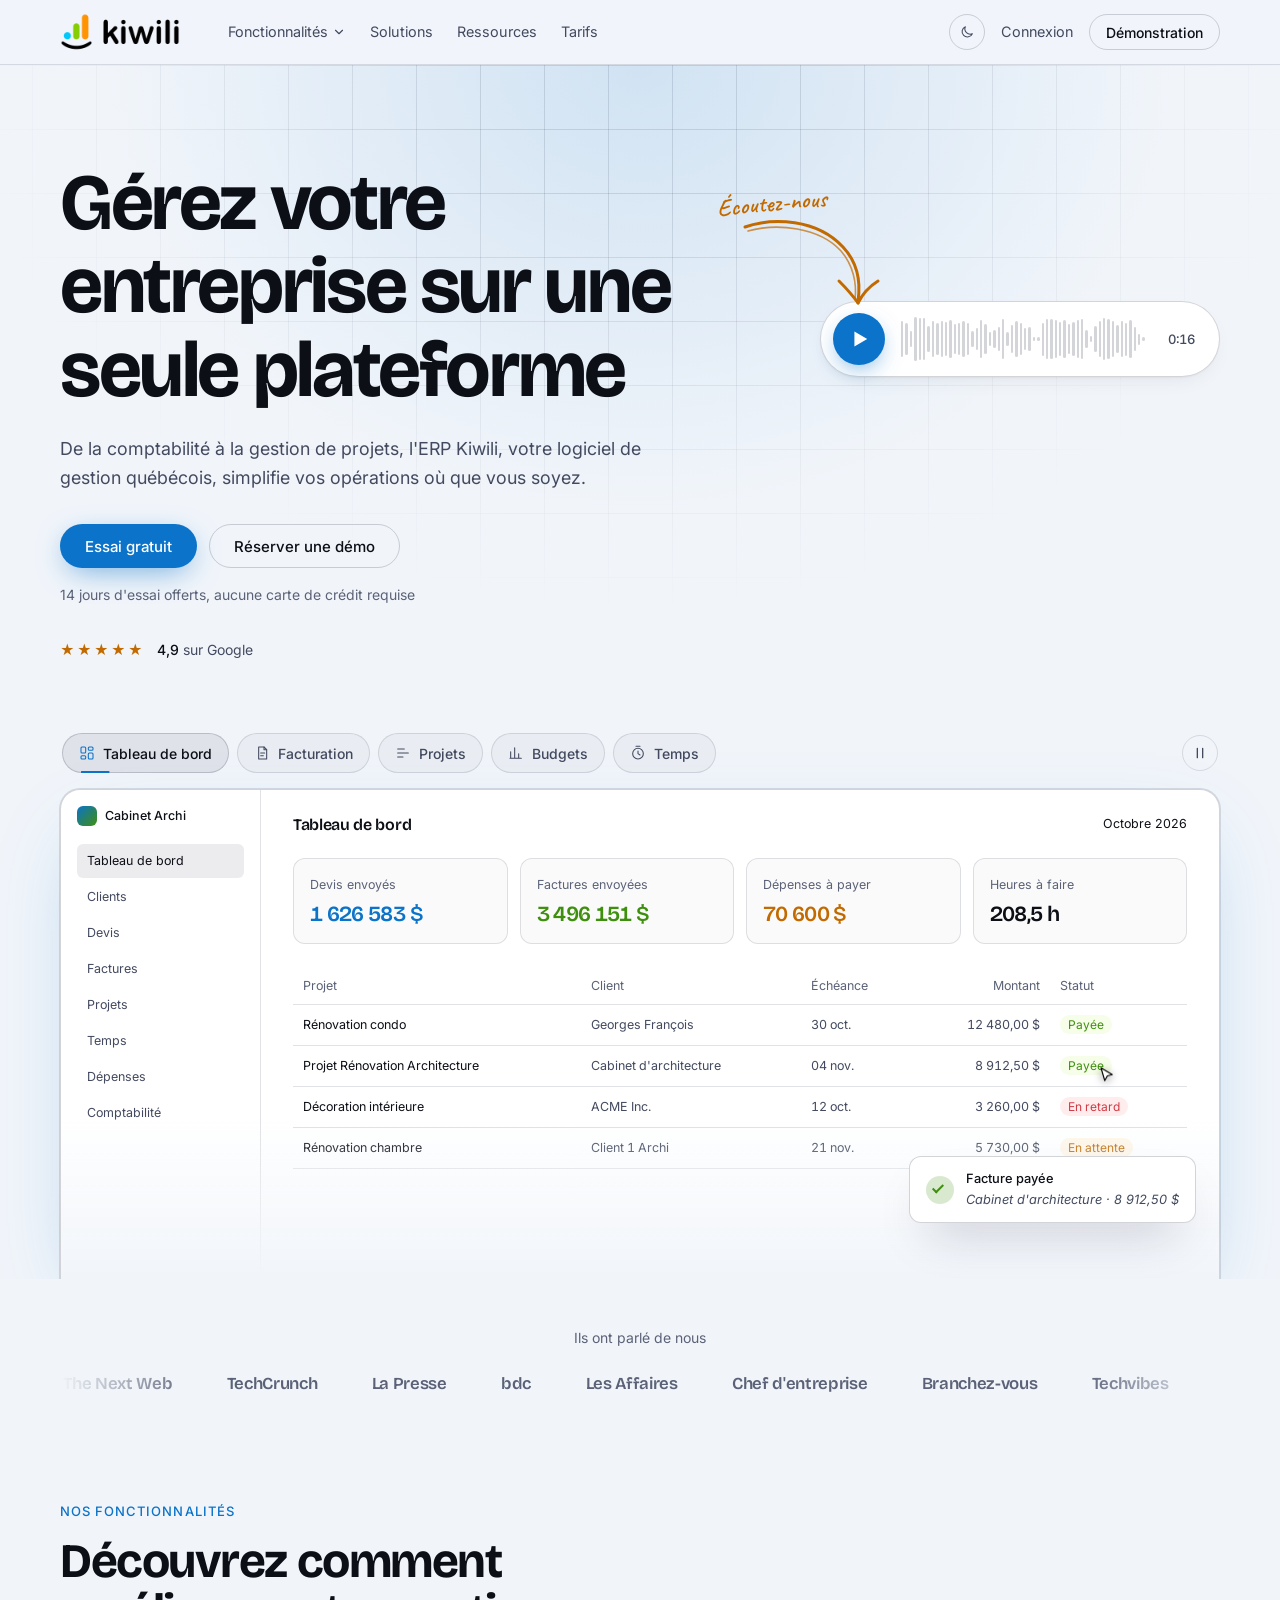
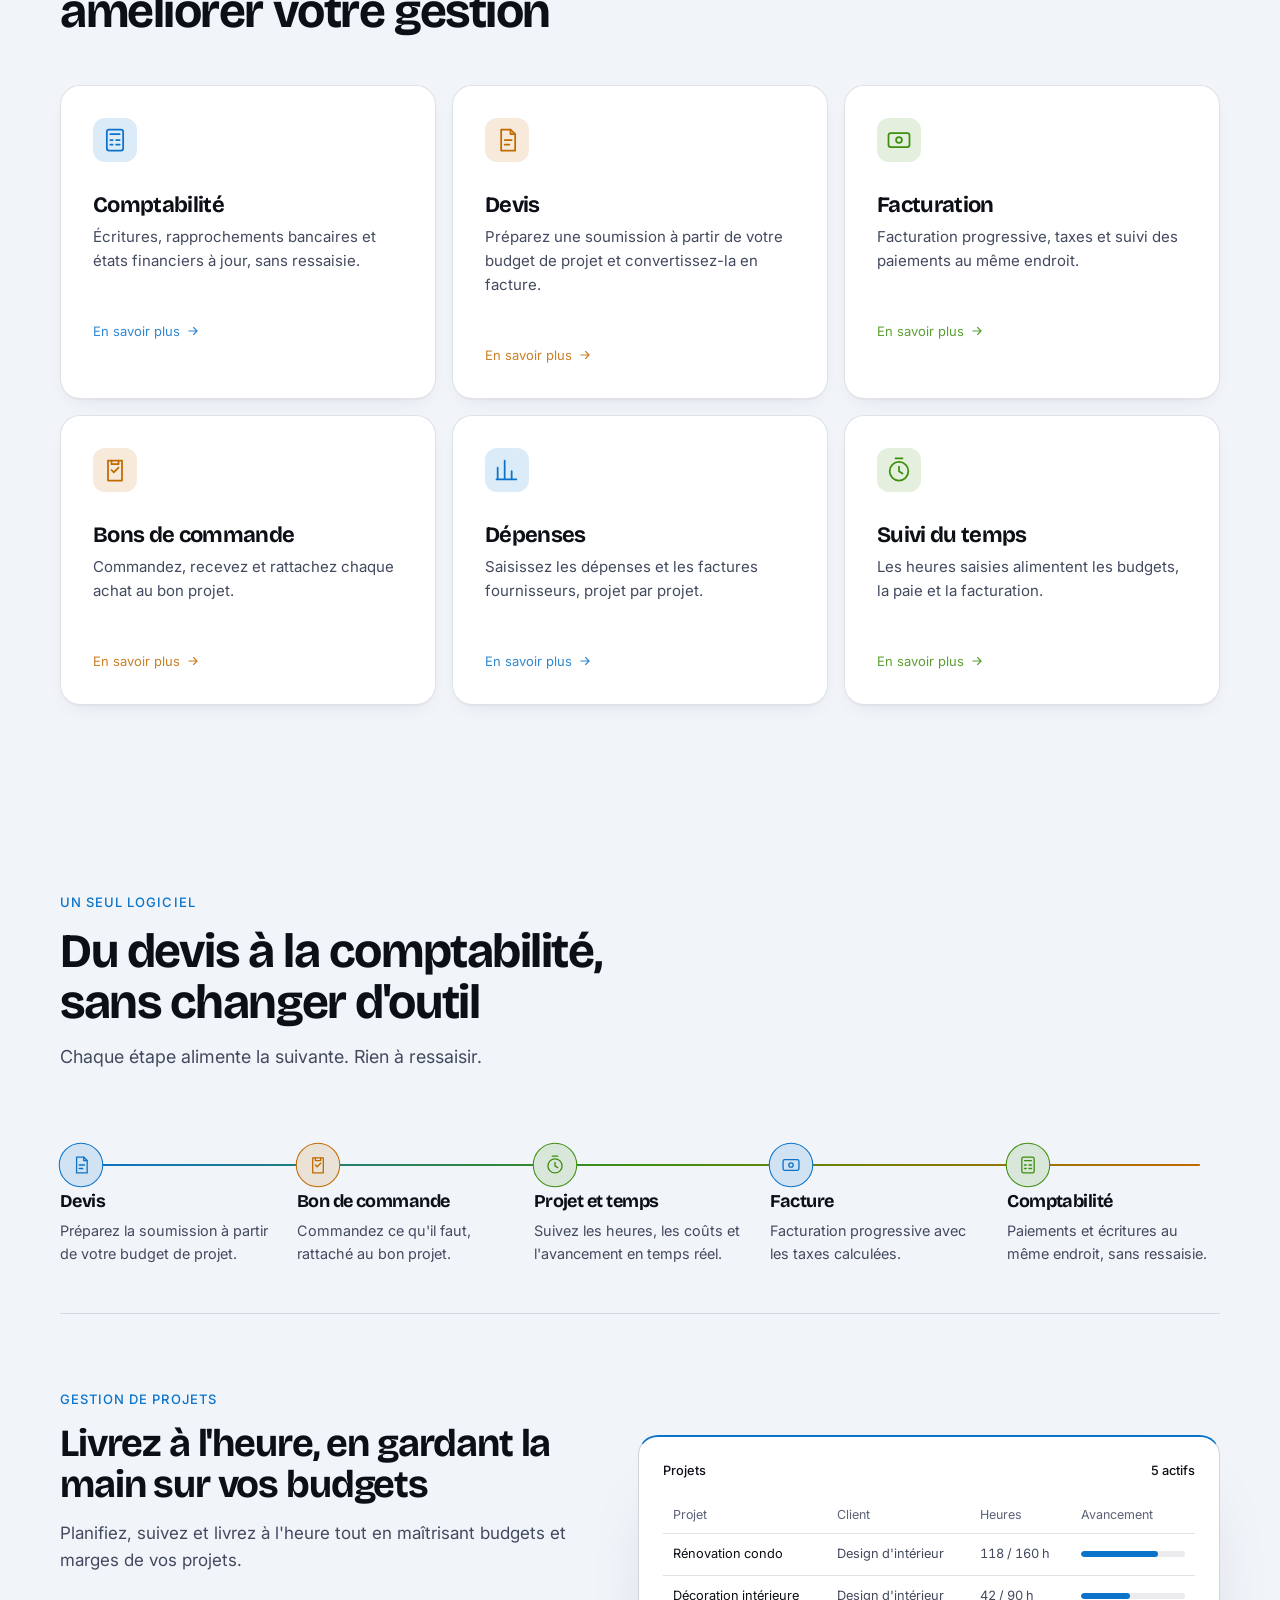
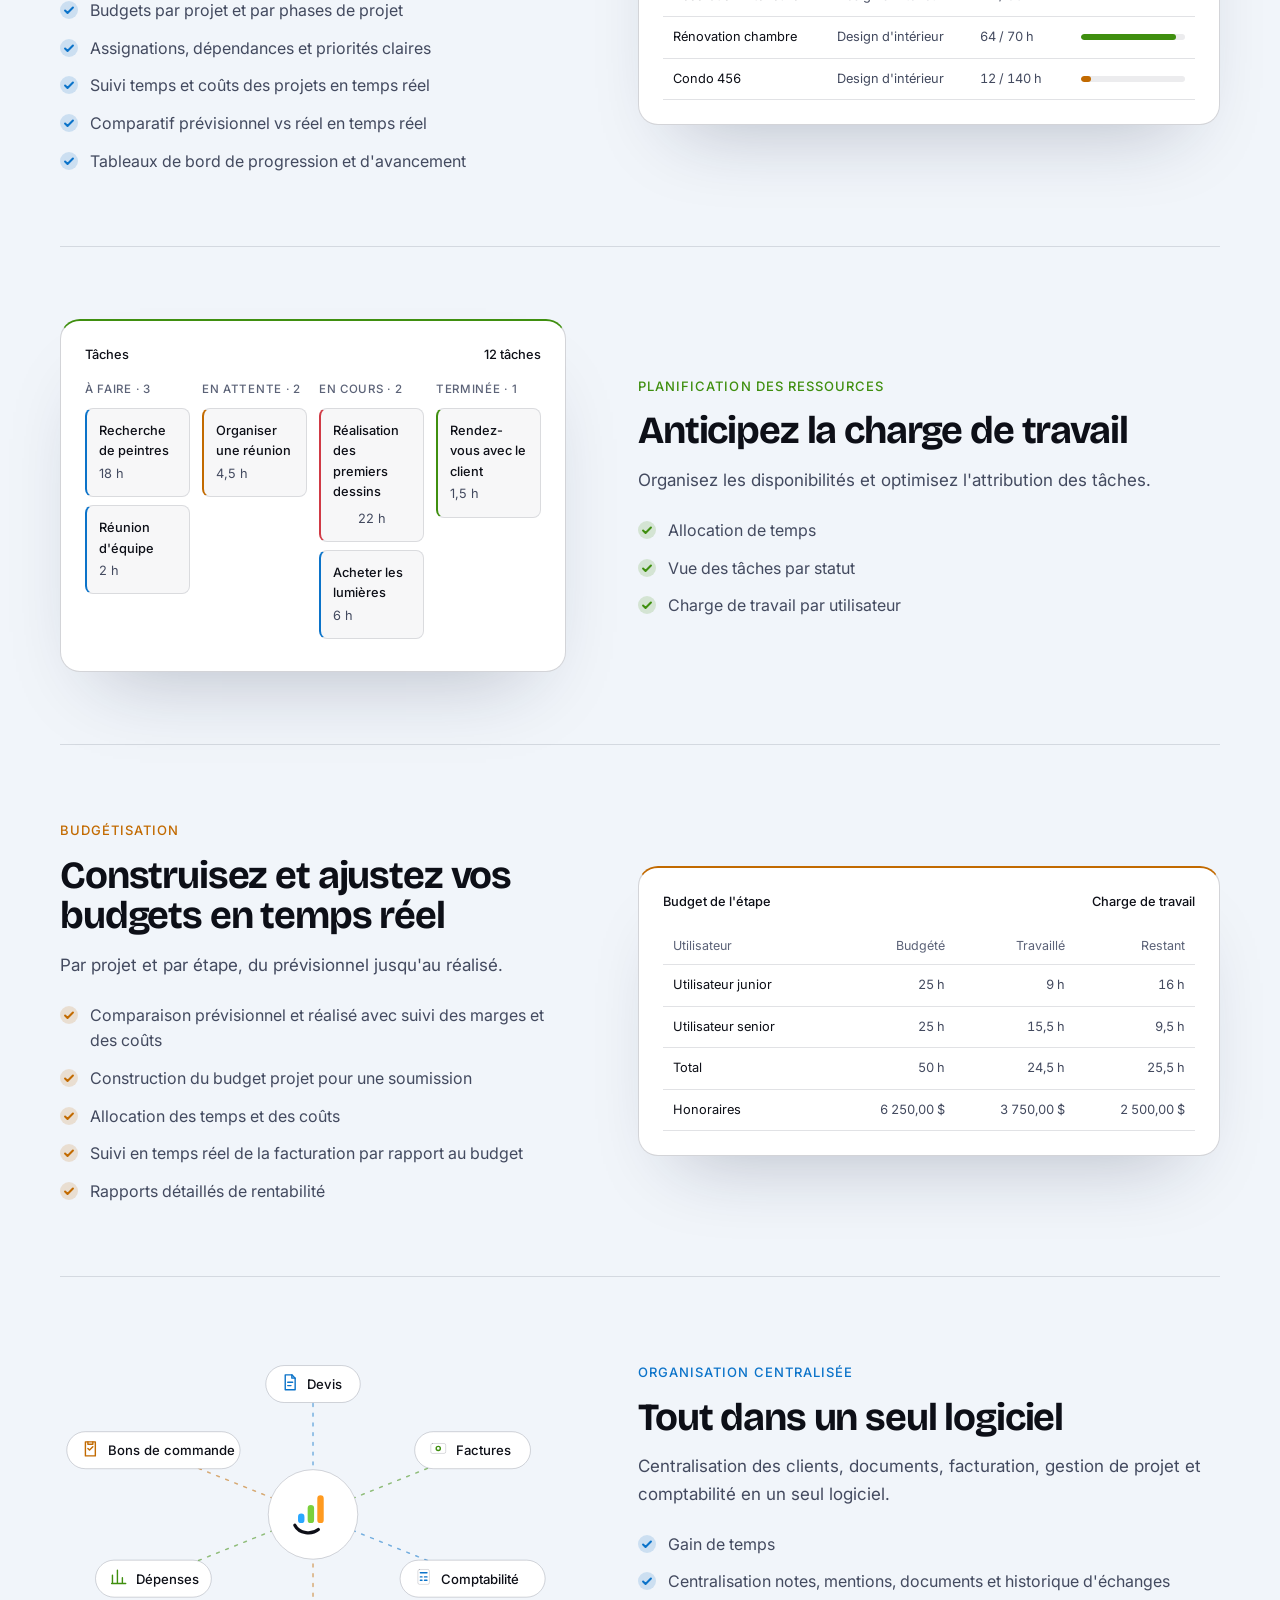
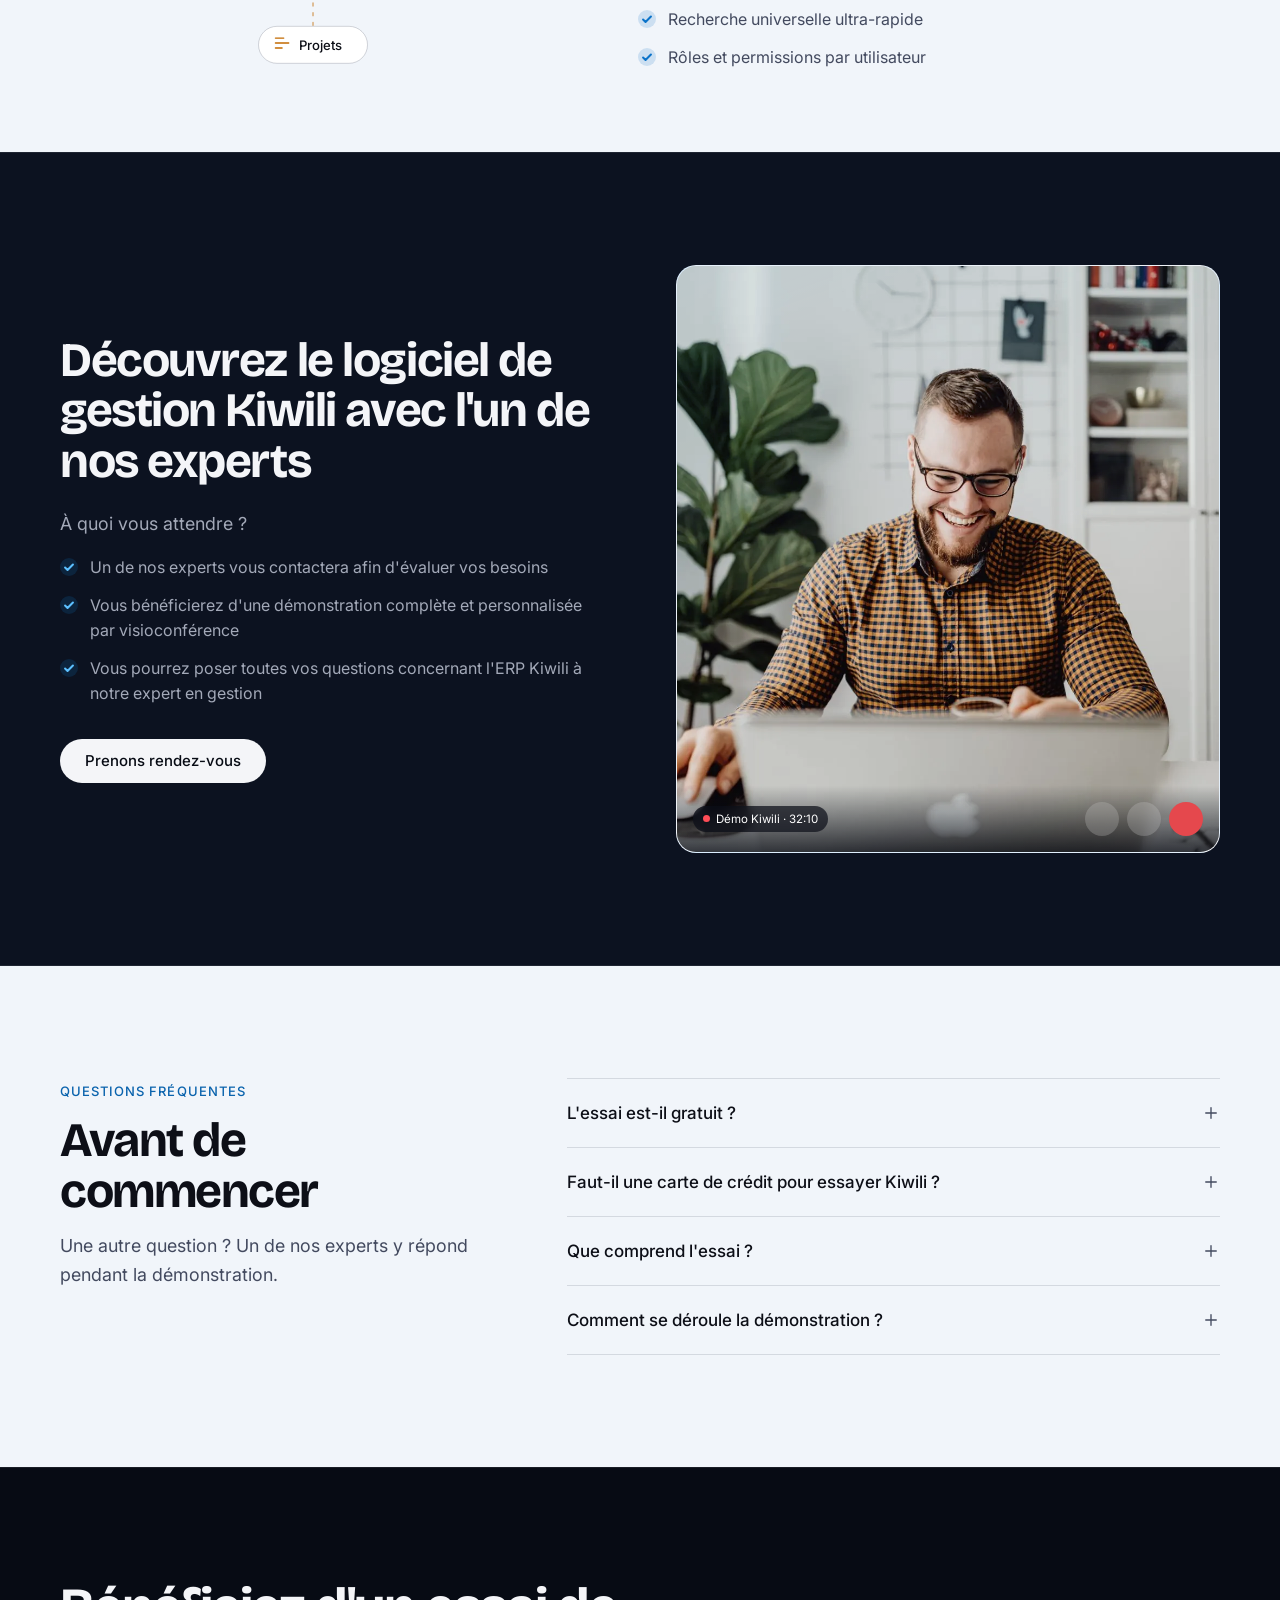
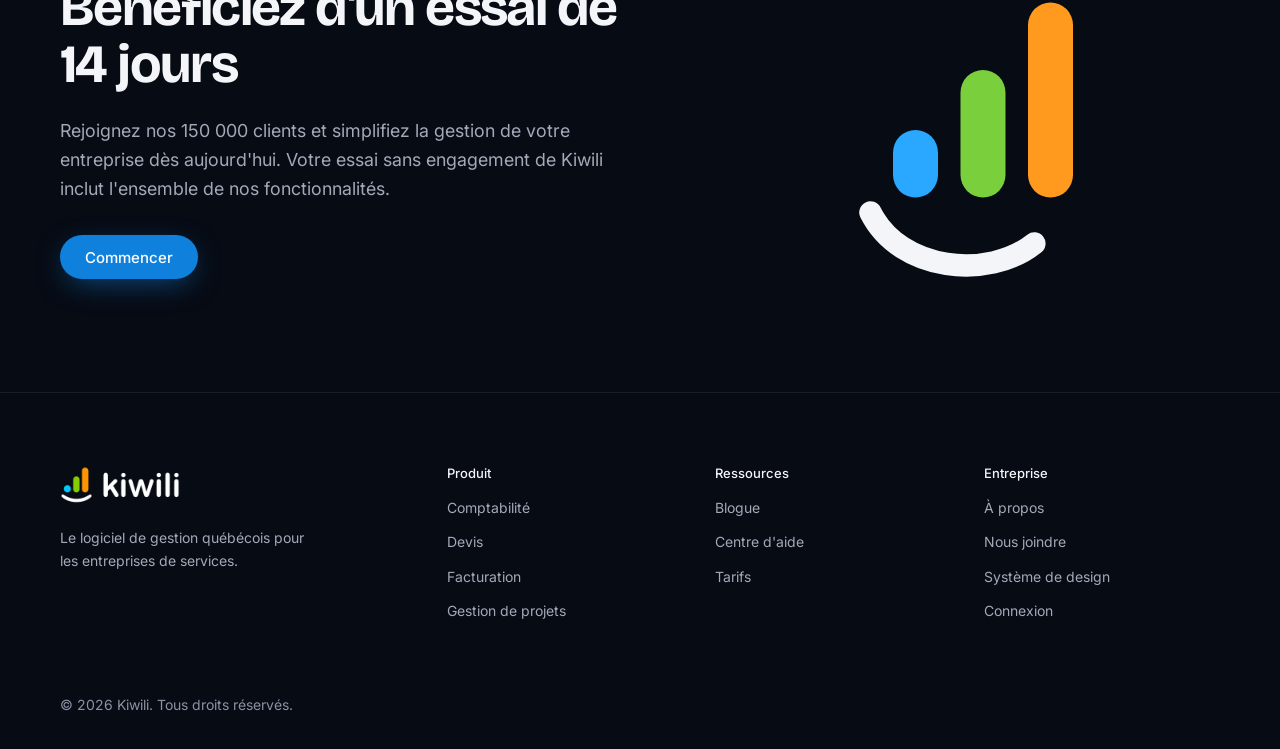
==== commit 9d42cb58: "Place FAQ between demo and trial, size diagram bubbles to their text Co-Authored-By: Claude Sonnet 5" ====
--- a/index.html
+++ b/index.html
@@ -246,11 +246,22 @@
     </div>
     <div class="panel reveal hubpanel"><svg class="hubsvg" viewBox="0 0 520 340" role="img" aria-label="Devis, factures, comptabilité, projets, dépenses et bons de commande reliés au même logiciel Kiwili">
 <circle class="ring r1" cx="260" cy="170" r="46"/><circle class="ring r2" cx="260" cy="170" r="46"/>
-<path class="wire" style="--c:var(--c-blue);--d:0.0s" d="M260 36L260 170"/><path class="wire" style="--c:var(--c-green);--d:0.5s" d="M438 104L260 170"/><path class="wire" style="--c:var(--c-blue);--d:1.0s" d="M438 236L260 170"/><path class="wire" style="--c:var(--c-orange);--d:1.5s" d="M260 304L260 170"/><path class="wire" style="--c:var(--c-green);--d:2.0s" d="M82 236L260 170"/><path class="wire" style="--c:var(--c-orange);--d:2.5s" d="M82 104L260 170"/>
+<path class="wire" style="--c:var(--c-blue);--d:0.0s" d="M260 36L260 170"/><path class="wire" style="--c:var(--c-green);--d:0.5s" d="M424 104L260 170"/><path class="wire" style="--c:var(--c-blue);--d:1.0s" d="M424 236L260 170"/><path class="wire" style="--c:var(--c-orange);--d:1.5s" d="M260 304L260 170"/><path class="wire" style="--c:var(--c-green);--d:2.0s" d="M96 236L260 170"/><path class="wire" style="--c:var(--c-orange);--d:2.5s" d="M96 104L260 170"/>
 <g class="core"><circle cx="260" cy="170" r="46"/><g transform="translate(238 147) scale(1.1)"><rect x="6" y="20" width="6" height="9" rx="3" fill="#2aa7ff"/><rect x="15" y="12" width="6" height="17" rx="3" fill="#7ad03c"/><rect x="24" y="3" width="6" height="26" rx="3" fill="#ff9a1f"/><path d="M3 31c4 8 16 9 22 4" fill="none" stroke="currentColor" stroke-width="3" stroke-linecap="round"/></g></g>
-<g class="node" style="--c:var(--c-blue);--i:0" transform="translate(206.0 17)"><rect width="108" height="38" rx="19"/><g class="ic" transform="translate(13 7)"><path d="M7 3h8l4 4v14H7z" transform="scale(.85)"/><path d="M15 3v4h4M10 12h6M10 16h4" transform="scale(.85)"/></g><text x="40" y="24">Devis</text></g><g class="node" style="--c:var(--c-green);--i:1" transform="translate(384.0 85)"><rect width="108" height="38" rx="19"/><g class="ic" transform="translate(13 7)"><rect x="3" y="6" width="18" height="12" rx="2" transform="scale(.85)"/><circle cx="12" cy="12" r="2.5" transform="scale(.85)"/></g><text x="40" y="24">Factures</text></g><g class="node" style="--c:var(--c-blue);--i:2" transform="translate(368.0 217)"><rect width="140" height="38" rx="19"/><g class="ic" transform="translate(13 7)"><rect x="5" y="3" width="14" height="18" rx="2" transform="scale(.85)"/><path d="M8 7h8M8 12h2m3 0h3M8 16h2m3 0h3" transform="scale(.85)"/></g><text x="40" y="24">Comptabilité</text></g><g class="node" style="--c:var(--c-orange);--i:3" transform="translate(206.0 285)"><rect width="108" height="38" rx="19"/><g class="ic" transform="translate(13 7)"><path d="M4 6h10M4 12h16M4 18h8" transform="scale(.85)"/></g><text x="40" y="24">Projets</text></g><g class="node" style="--c:var(--c-green);--i:4" transform="translate(28.0 217)"><rect width="108" height="38" rx="19"/><g class="ic" transform="translate(13 7)"><path d="M4 20V10m6 10V4m6 16v-7m4 7H3" transform="scale(.85)"/></g><text x="40" y="24">Dépenses</text></g><g class="node" style="--c:var(--c-orange);--i:5" transform="translate(12.0 85)"><rect width="140" height="38" rx="19"/><g class="ic" transform="translate(13 7)"><path d="M6 4h12v17H6z" transform="scale(.85)"/><path d="M9 4v3h6V4M9 12l2 2 4-4" transform="scale(.85)"/></g><text x="40" y="24">Bons de commande</text></g></svg><div class="hubm" aria-hidden="true"><div class="hubm-core"><svg viewBox="0 0 40 40"><rect x="6" y="20" width="6" height="9" rx="3" fill="#2aa7ff"/><rect x="15" y="12" width="6" height="17" rx="3" fill="#7ad03c"/><rect x="24" y="3" width="6" height="26" rx="3" fill="#ff9a1f"/><path d="M3 31c4 8 16 9 22 4" fill="none" stroke="currentColor" stroke-width="3" stroke-linecap="round"/></svg></div><ul><li class="c-blue"><svg viewBox="0 0 24 24"><path d="M7 3h8l4 4v14H7z"/><path d="M15 3v4h4M10 12h6M10 16h4"/></svg>Devis</li><li class="c-green"><svg viewBox="0 0 24 24"><rect x="3" y="6" width="18" height="12" rx="2"/><circle cx="12" cy="12" r="2.5"/></svg>Factures</li><li class="c-blue"><svg viewBox="0 0 24 24"><rect x="5" y="3" width="14" height="18" rx="2"/><path d="M8 7h8M8 12h2m3 0h3M8 16h2m3 0h3"/></svg>Comptabilité</li><li class="c-orange"><svg viewBox="0 0 24 24"><path d="M4 6h10M4 12h16M4 18h8"/></svg>Projets</li><li class="c-green"><svg viewBox="0 0 24 24"><path d="M4 20V10m6 10V4m6 16v-7m4 7H3"/></svg>Dépenses</li><li class="c-orange"><svg viewBox="0 0 24 24"><path d="M6 4h12v17H6z"/><path d="M9 4v3h6V4M9 12l2 2 4-4"/></svg>Bons de commande</li></ul></div></div>
-  </div>
-
+<g class="node" style="--c:var(--c-blue);--i:0" transform="translate(211.5 17)"><rect width="97" height="38" rx="19"/><g class="ic" transform="translate(14 7)"><path d="M7 3h8l4 4v14H7z" transform="scale(.85)"/><path d="M15 3v4h4M10 12h6M10 16h4" transform="scale(.85)"/></g><text x="42" y="24">Devis</text></g><g class="node" style="--c:var(--c-green);--i:1" transform="translate(364.5 85)"><rect width="119" height="38" rx="19"/><g class="ic" transform="translate(14 7)"><rect x="3" y="6" width="18" height="12" rx="2" transform="scale(.85)"/><circle cx="12" cy="12" r="2.5" transform="scale(.85)"/></g><text x="42" y="24">Factures</text></g><g class="node" style="--c:var(--c-blue);--i:2" transform="translate(349.5 217)"><rect width="149" height="38" rx="19"/><g class="ic" transform="translate(14 7)"><rect x="5" y="3" width="14" height="18" rx="2" transform="scale(.85)"/><path d="M8 7h8M8 12h2m3 0h3M8 16h2m3 0h3" transform="scale(.85)"/></g><text x="42" y="24">Comptabilité</text></g><g class="node" style="--c:var(--c-orange);--i:3" transform="translate(204 285)"><rect width="112" height="38" rx="19"/><g class="ic" transform="translate(14 7)"><path d="M4 6h10M4 12h16M4 18h8" transform="scale(.85)"/></g><text x="42" y="24">Projets</text></g><g class="node" style="--c:var(--c-green);--i:4" transform="translate(36.5 217)"><rect width="119" height="38" rx="19"/><g class="ic" transform="translate(14 7)"><path d="M4 20V10m6 10V4m6 16v-7m4 7H3" transform="scale(.85)"/></g><text x="42" y="24">Dépenses</text></g><g class="node" style="--c:var(--c-orange);--i:5" transform="translate(7 85)"><rect width="178" height="38" rx="19"/><g class="ic" transform="translate(14 7)"><path d="M6 4h12v17H6z" transform="scale(.85)"/><path d="M9 4v3h6V4M9 12l2 2 4-4" transform="scale(.85)"/></g><text x="42" y="24">Bons de commande</text></g></svg><div class="hubm" aria-hidden="true"><div class="hubm-core"><svg viewBox="0 0 40 40"><rect x="6" y="20" width="6" height="9" rx="3" fill="#2aa7ff"/><rect x="15" y="12" width="6" height="17" rx="3" fill="#7ad03c"/><rect x="24" y="3" width="6" height="26" rx="3" fill="#ff9a1f"/><path d="M3 31c4 8 16 9 22 4" fill="none" stroke="currentColor" stroke-width="3" stroke-linecap="round"/></svg></div><ul><li class="c-blue"><svg viewBox="0 0 24 24"><path d="M7 3h8l4 4v14H7z"/><path d="M15 3v4h4M10 12h6M10 16h4"/></svg>Devis</li><li class="c-green"><svg viewBox="0 0 24 24"><rect x="3" y="6" width="18" height="12" rx="2"/><circle cx="12" cy="12" r="2.5"/></svg>Factures</li><li class="c-blue"><svg viewBox="0 0 24 24"><rect x="5" y="3" width="14" height="18" rx="2"/><path d="M8 7h8M8 12h2m3 0h3M8 16h2m3 0h3"/></svg>Comptabilité</li><li class="c-orange"><svg viewBox="0 0 24 24"><path d="M4 6h10M4 12h16M4 18h8"/></svg>Projets</li><li class="c-green"><svg viewBox="0 0 24 24"><path d="M4 20V10m6 10V4m6 16v-7m4 7H3"/></svg>Dépenses</li><li class="c-orange"><svg viewBox="0 0 24 24"><path d="M6 4h12v17H6z"/><path d="M9 4v3h6V4M9 12l2 2 4-4"/></svg>Bons de commande</li></ul></div></div>
+  </div>
+
+</div></section>
+
+<section class="sec demo on-dark" id="demo"><div class="container demo-grid">
+  <div class="reveal">
+    <h2>Découvrez le logiciel de gestion Kiwili avec l'un de nos experts</h2>
+    <p class="lead" style="margin-bottom:var(--s-4)">À quoi vous attendre ?</p>
+    <ul class="checks"><li>Un de nos experts vous contactera afin d'évaluer vos besoins</li><li>Vous bénéficierez d'une démonstration complète et personnalisée par visioconférence</li><li>Vous pourrez poser toutes vos questions concernant l'ERP Kiwili à notre expert en gestion</li></ul>
+    <a class="btn btn-primary" href="#demo" data-open="demo">Prenons rendez-vous</a>
+  </div>
+  <figure class="photo demo-photo reveal"><picture><source srcset="assets/photos/demo-expert.webp" type="image/webp"><img src="assets/photos/demo-expert.jpg" alt="Un homme souriant devant son ordinateur portable" width="1000" height="1500" decoding="async"></picture>
+      <div class="callbar"><span class="rec"><i></i>Démo Kiwili · 32:10</span><span class="btns"><i></i><i></i><i class="end"></i></span></div></figure>
 </div></section>
 
 <section class="sec faq" id="faq"><div class="container faq-grid">
@@ -261,17 +272,6 @@
     <details><summary>Que comprend l'essai ?<svg viewBox="0 0 24 24" aria-hidden="true"><path d="M12 5v14M5 12h14"/></svg></summary><p>Votre essai inclut l'ensemble des fonctionnalités de Kiwili.</p></details>
     <details><summary>Comment se déroule la démonstration ?<svg viewBox="0 0 24 24" aria-hidden="true"><path d="M12 5v14M5 12h14"/></svg></summary><p>Un de nos experts vous contacte pour évaluer vos besoins, puis vous présente une démonstration complète et personnalisée par visioconférence. Vous pouvez lui poser toutes vos questions sur l'ERP Kiwili.</p></details>
   </div>
-</div></section>
-
-<section class="sec demo on-dark" id="demo"><div class="container demo-grid">
-  <div class="reveal">
-    <h2>Découvrez le logiciel de gestion Kiwili avec l'un de nos experts</h2>
-    <p class="lead" style="margin-bottom:var(--s-4)">À quoi vous attendre ?</p>
-    <ul class="checks"><li>Un de nos experts vous contactera afin d'évaluer vos besoins</li><li>Vous bénéficierez d'une démonstration complète et personnalisée par visioconférence</li><li>Vous pourrez poser toutes vos questions concernant l'ERP Kiwili à notre expert en gestion</li></ul>
-    <a class="btn btn-primary" href="#demo" data-open="demo">Prenons rendez-vous</a>
-  </div>
-  <figure class="photo demo-photo reveal"><picture><source srcset="assets/photos/demo-expert.webp" type="image/webp"><img src="assets/photos/demo-expert.jpg" alt="Un homme souriant devant son ordinateur portable" width="1000" height="1500" decoding="async"></picture>
-      <div class="callbar"><span class="rec"><i></i>Démo Kiwili · 32:10</span><span class="btns"><i></i><i></i><i class="end"></i></span></div></figure>
 </div></section>
 
 <section class="trial on-dark" id="essai"><div class="container"><div class="trial-card on-dark reveal"><div class="trial-copy">
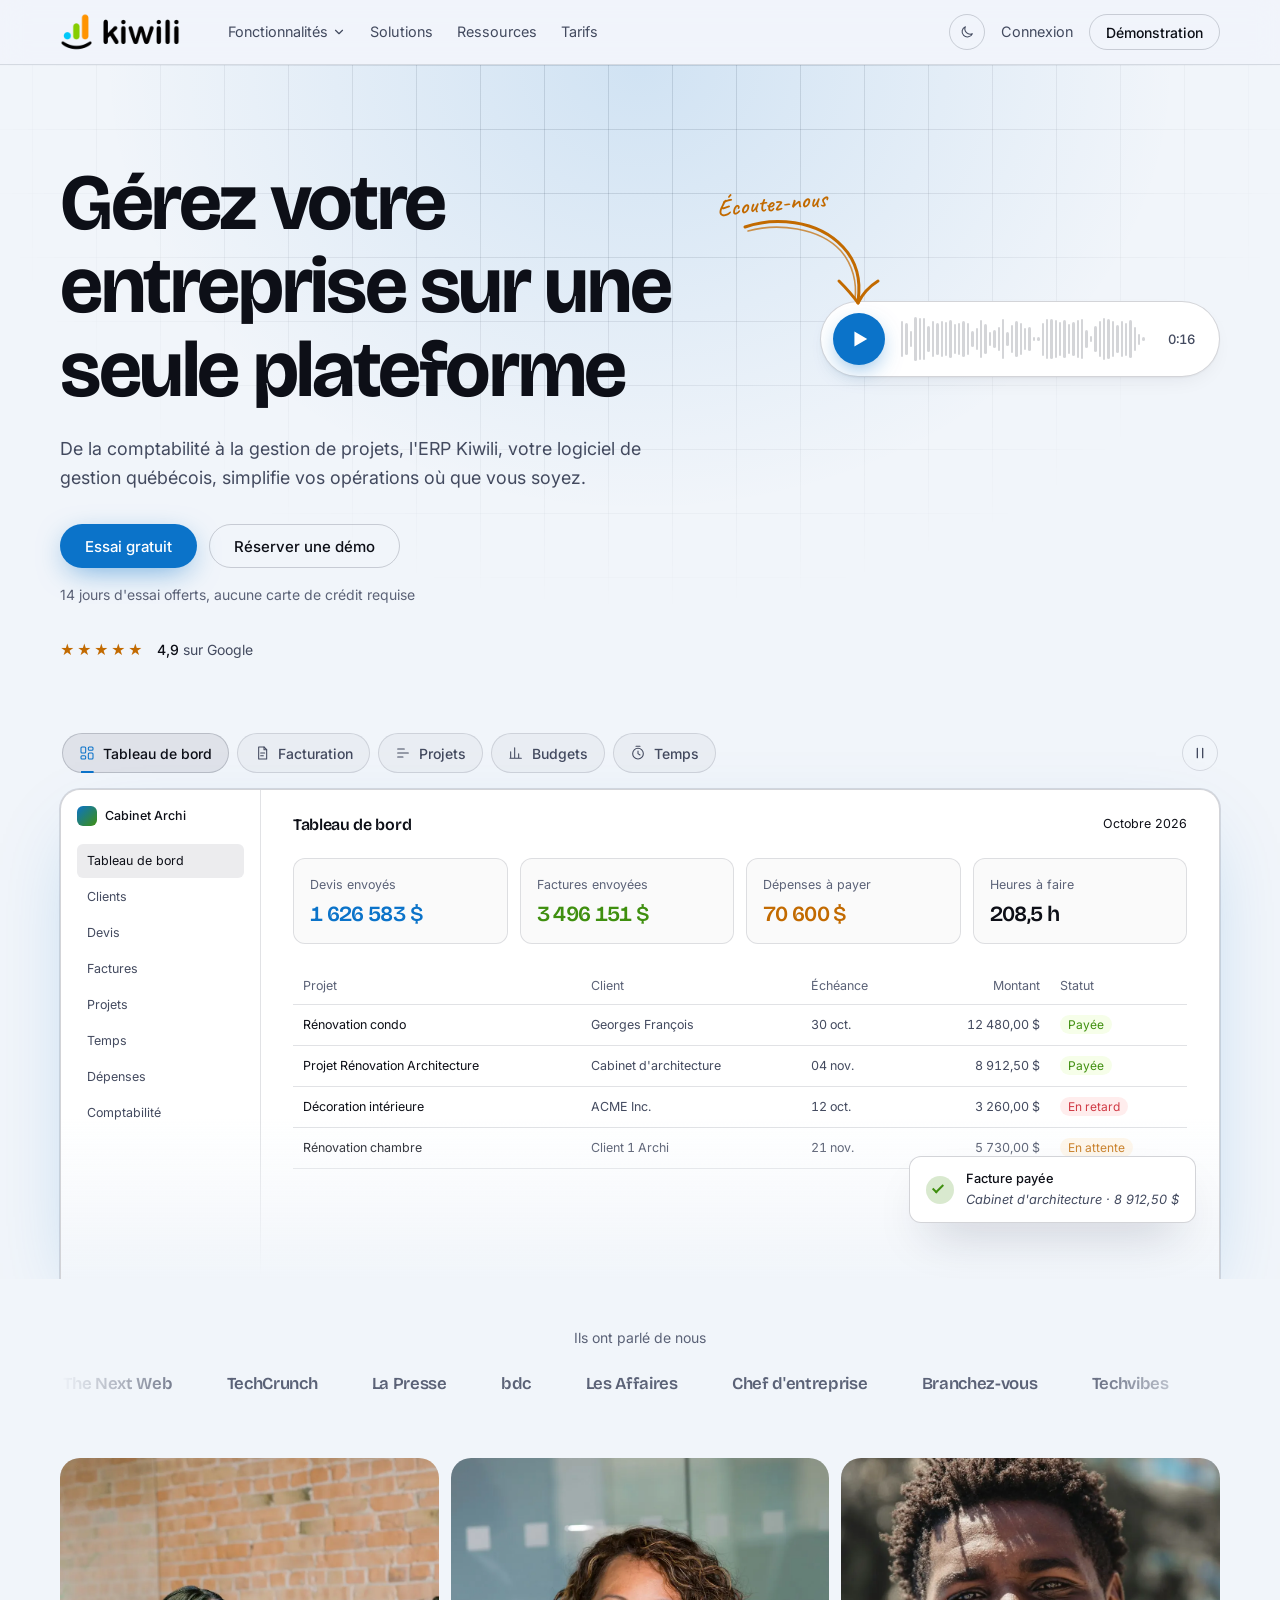
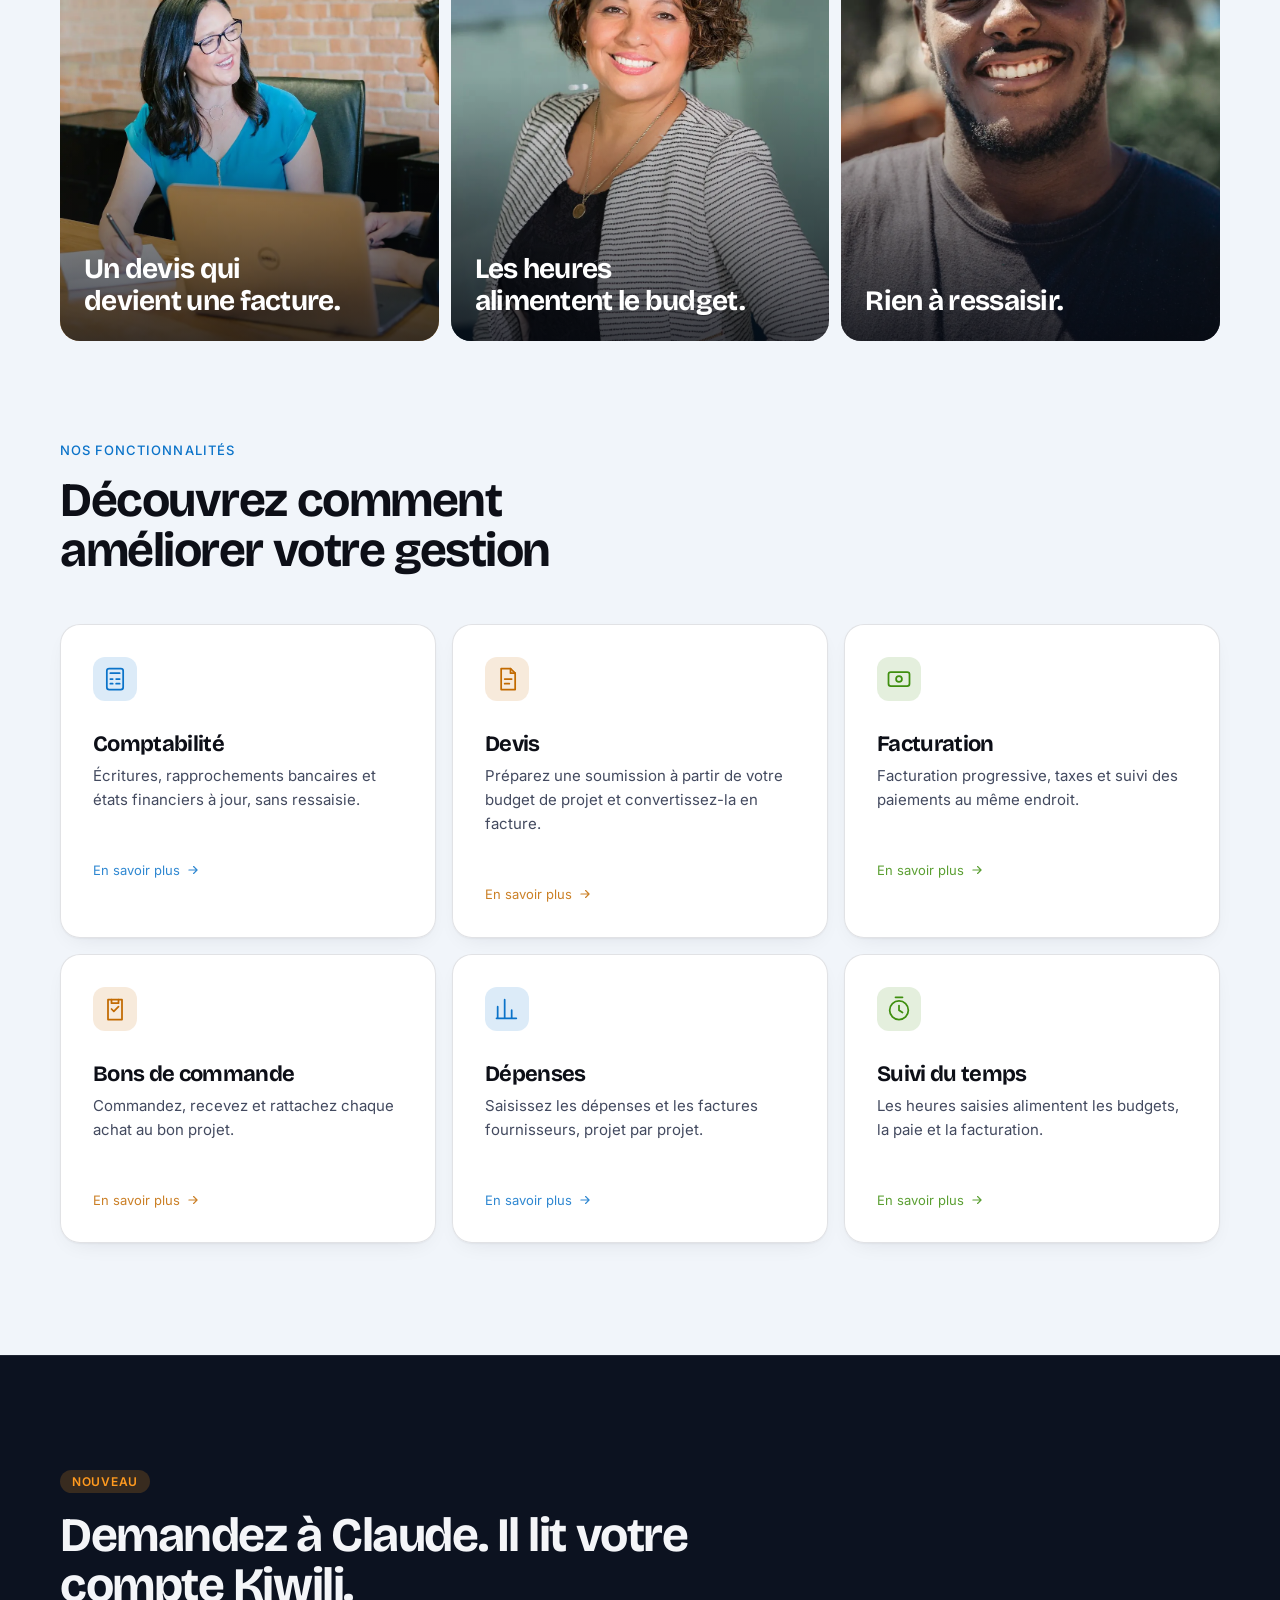
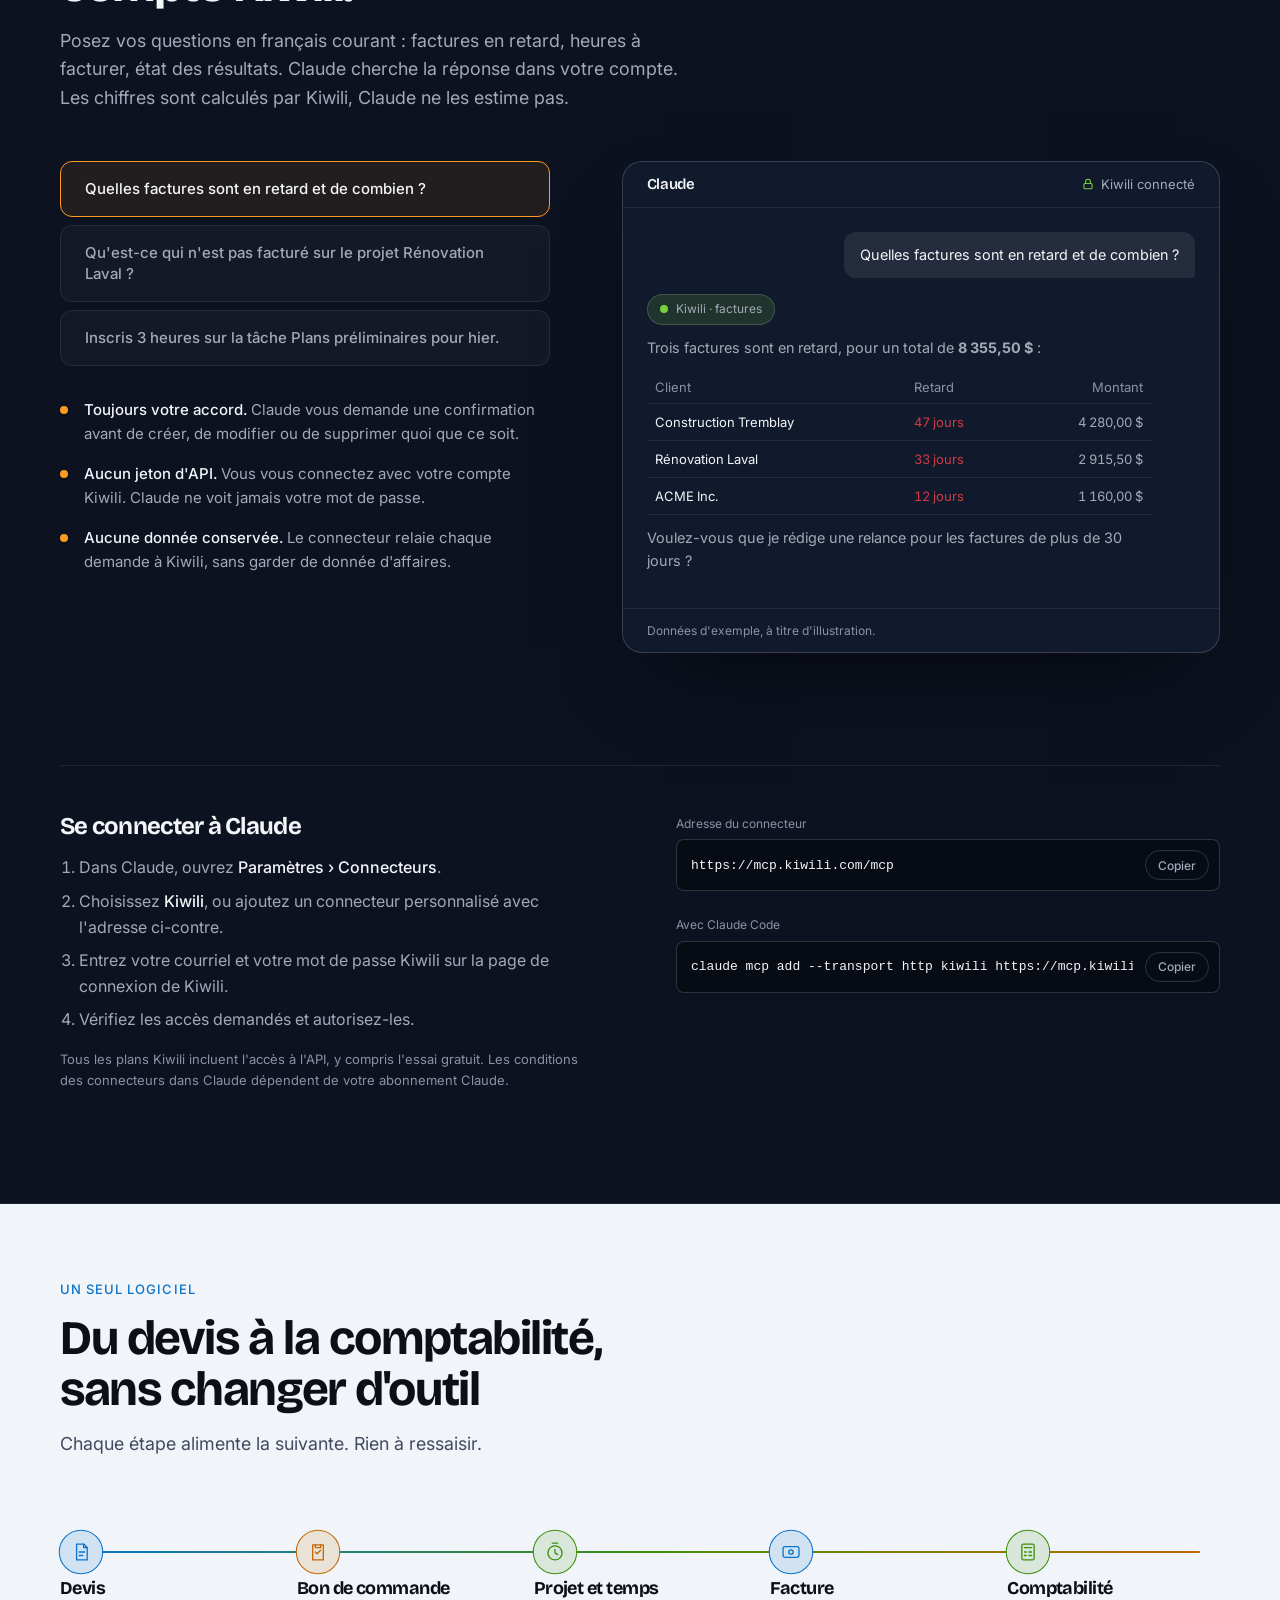
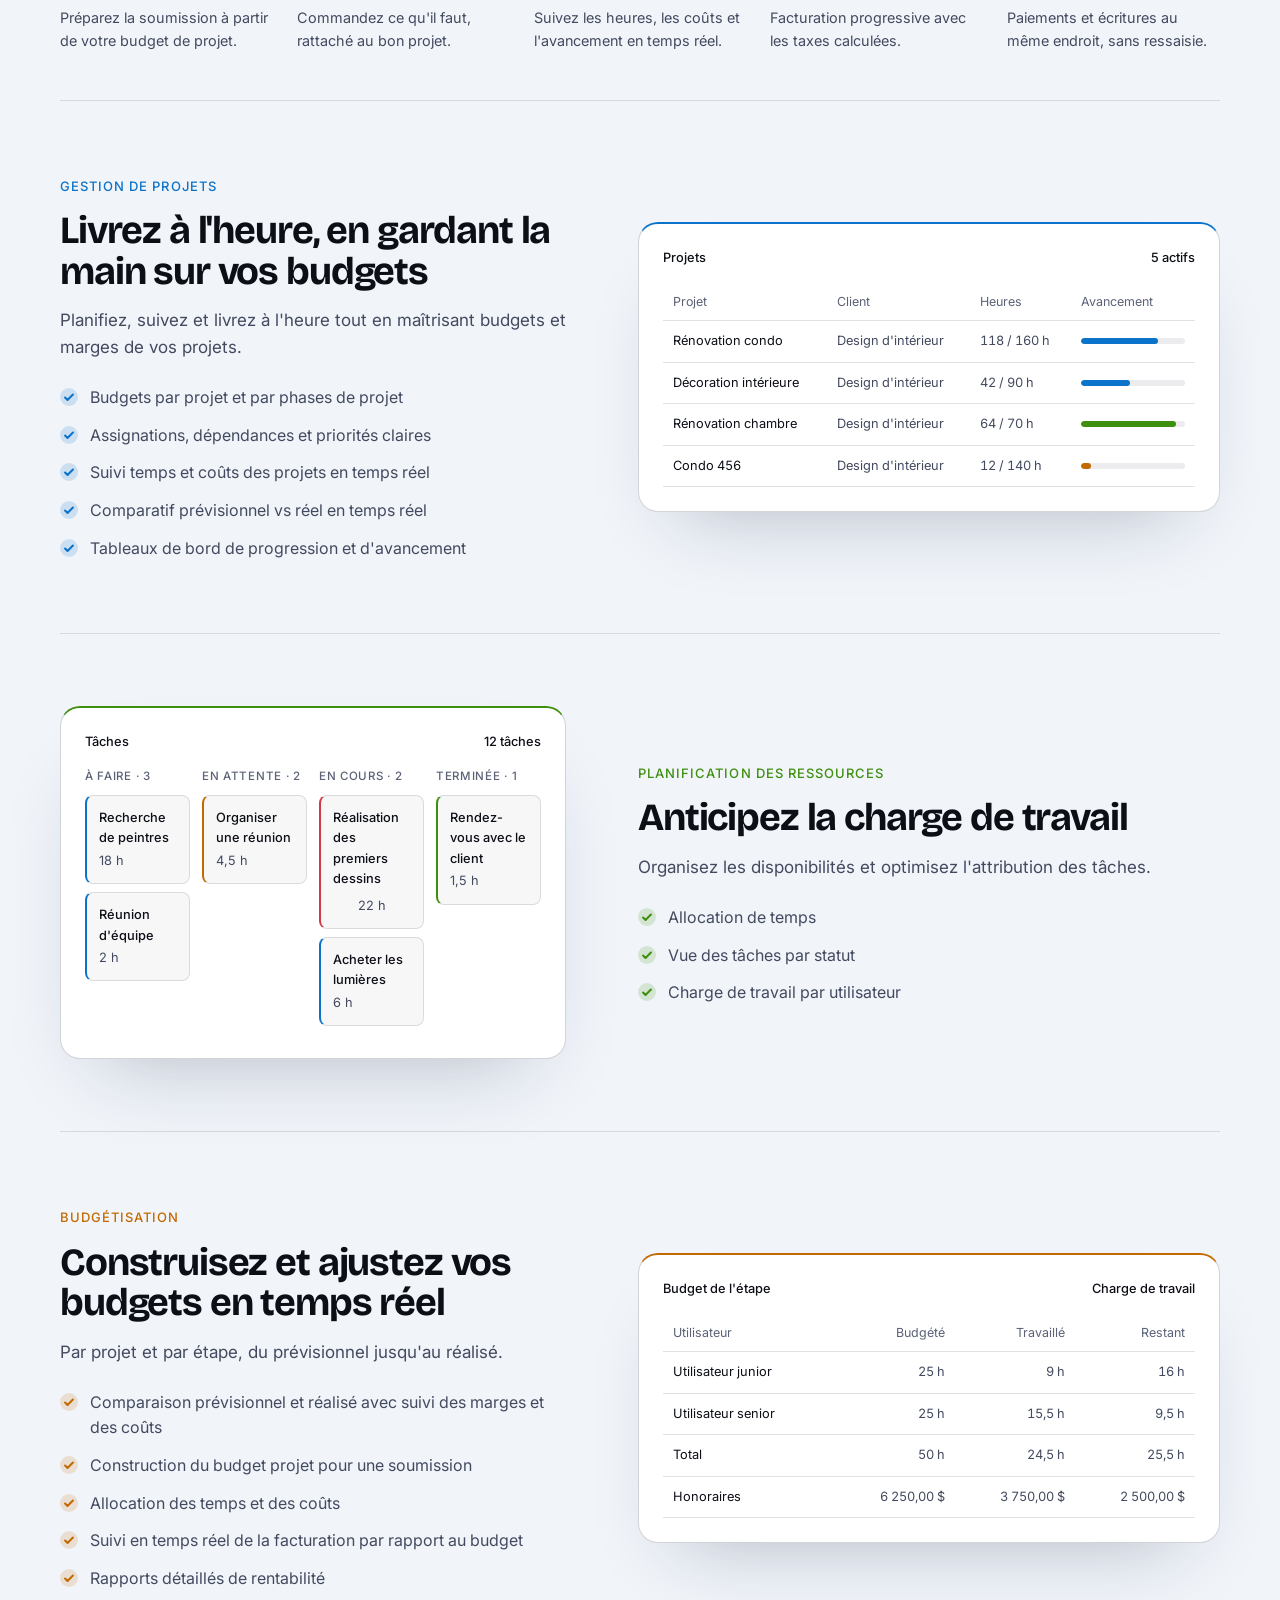
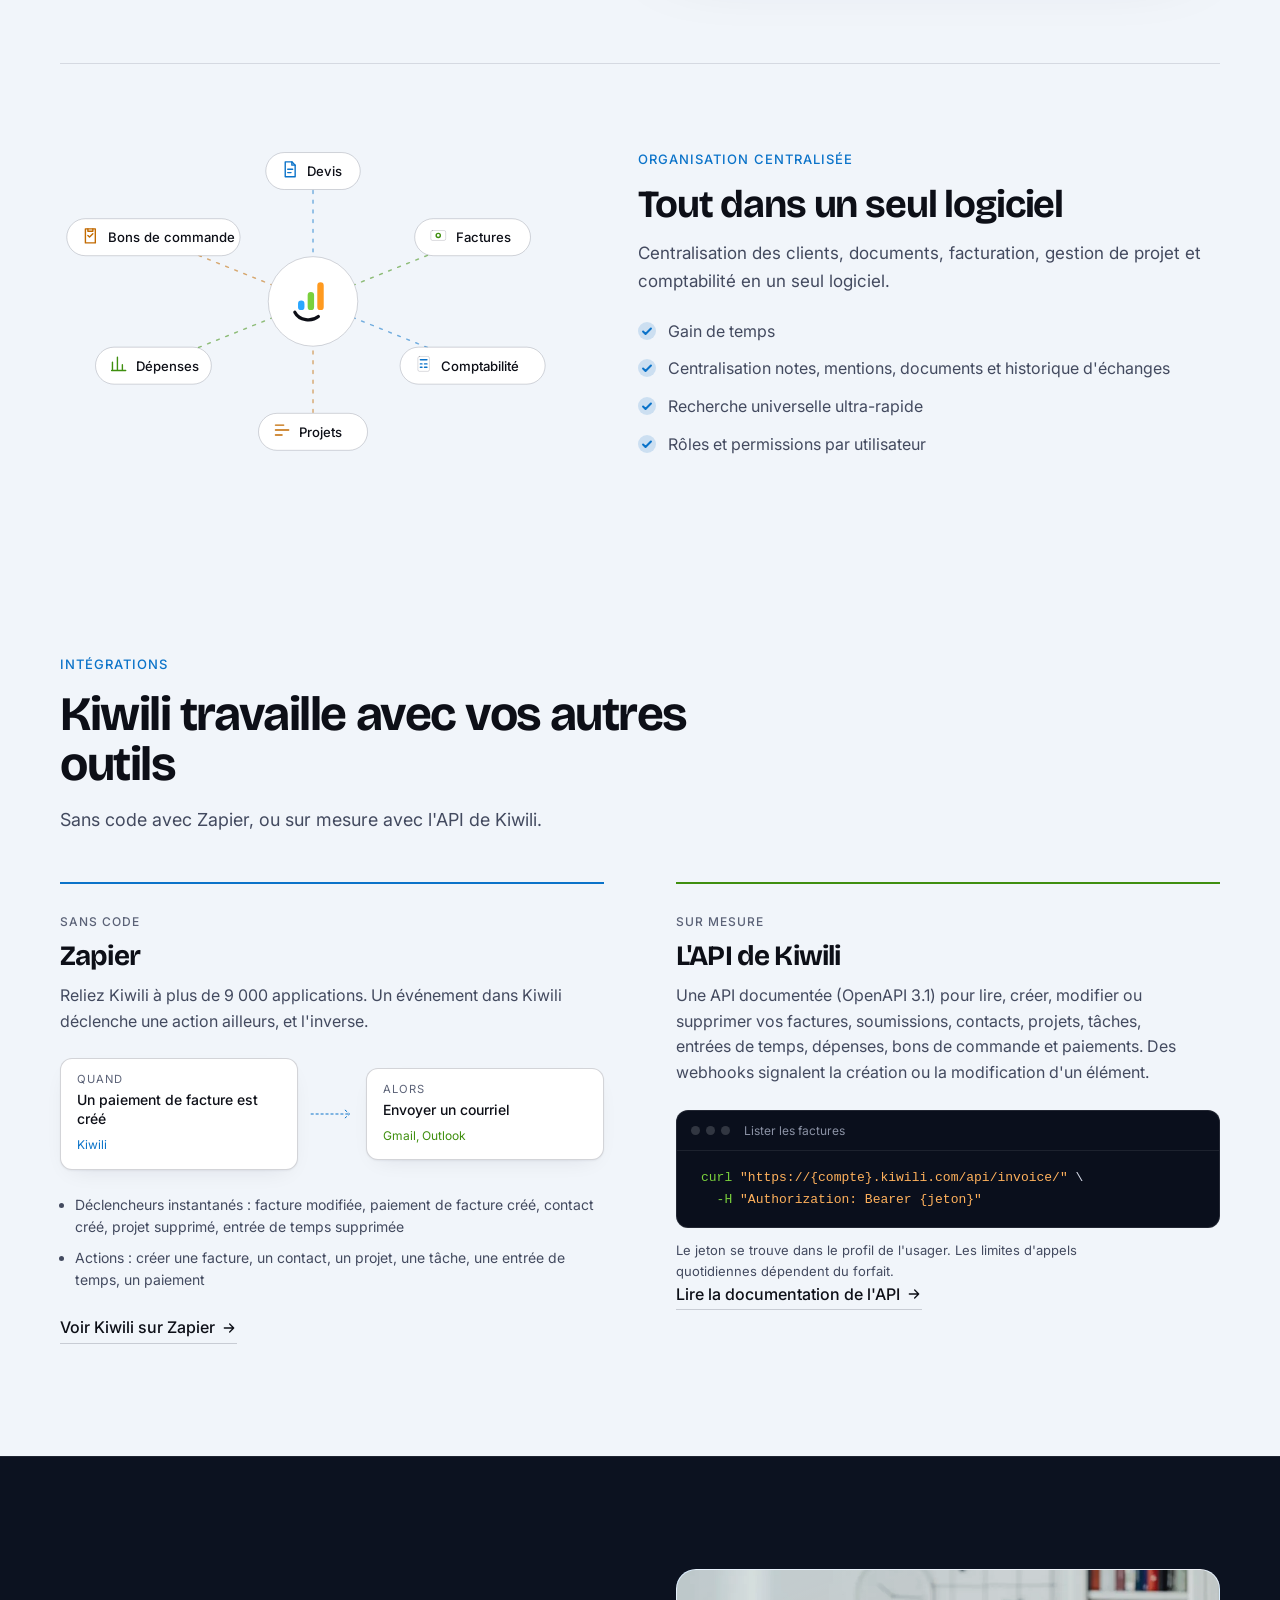
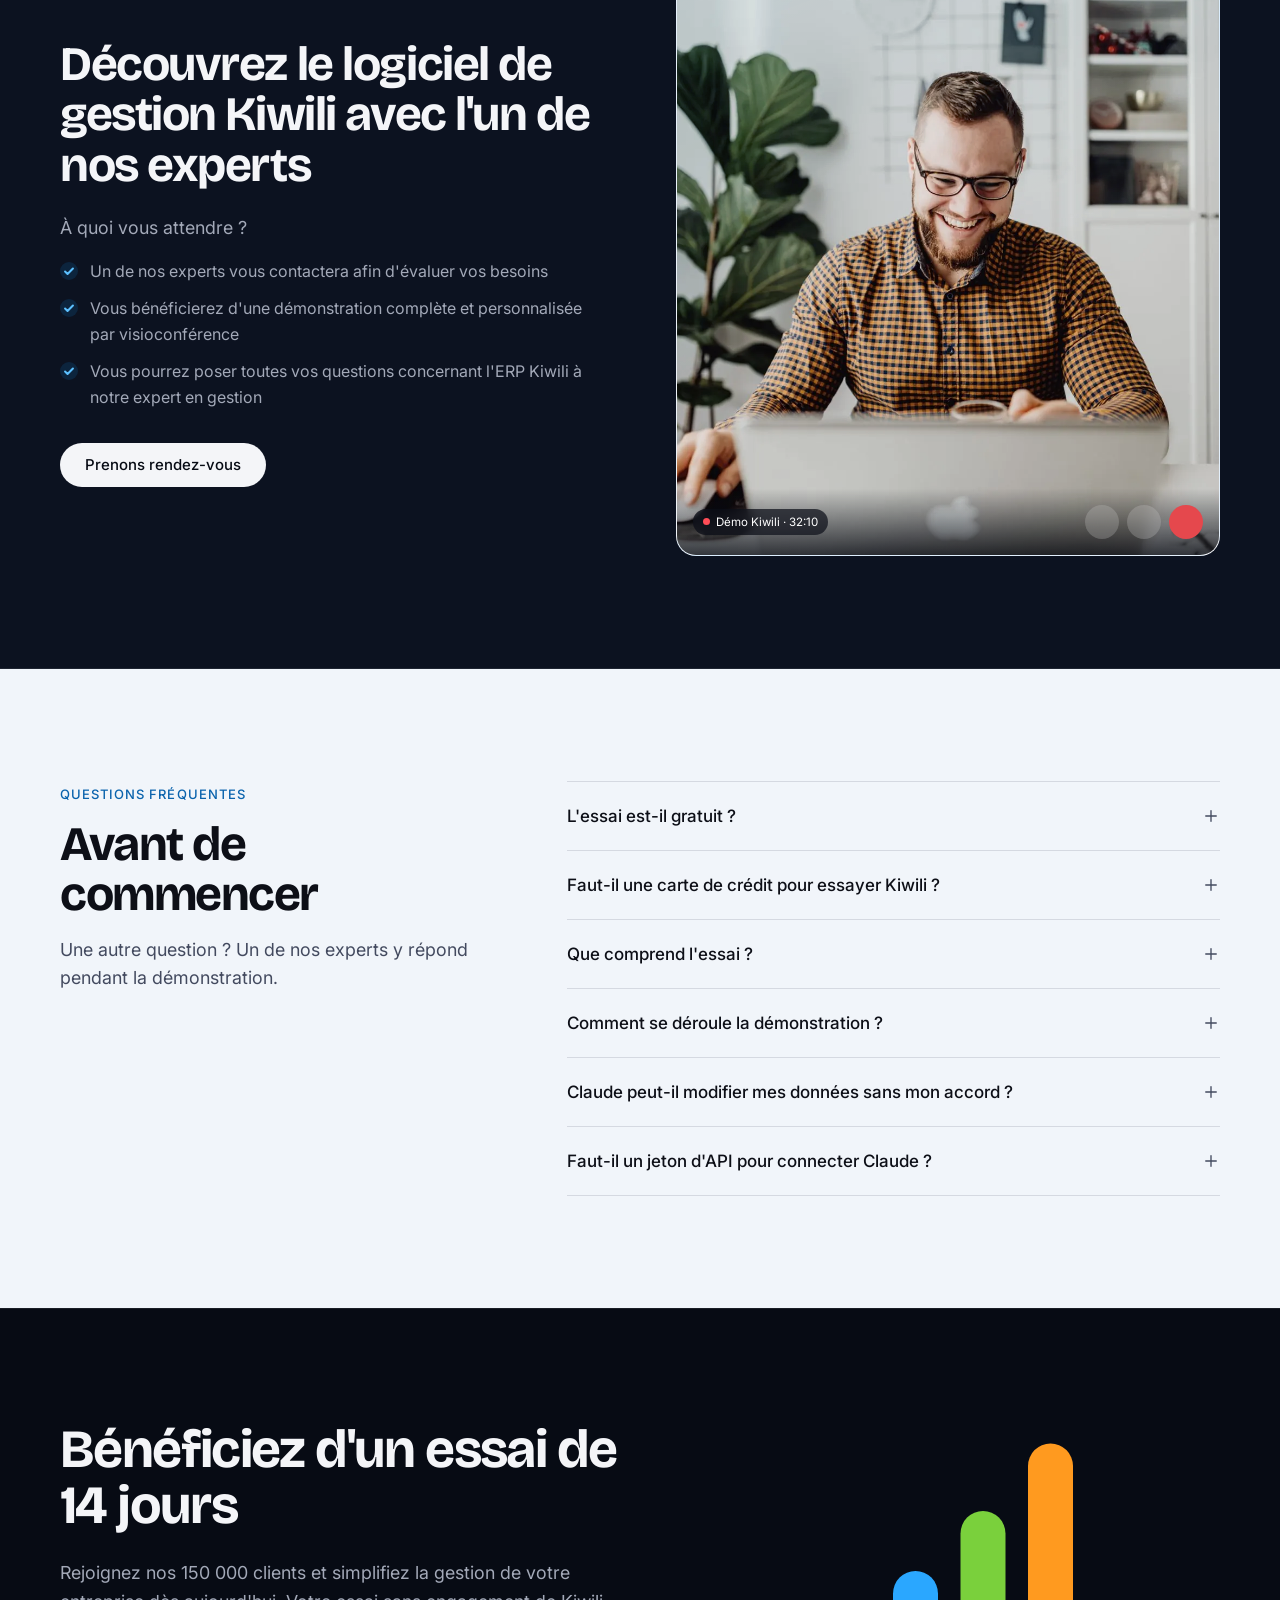
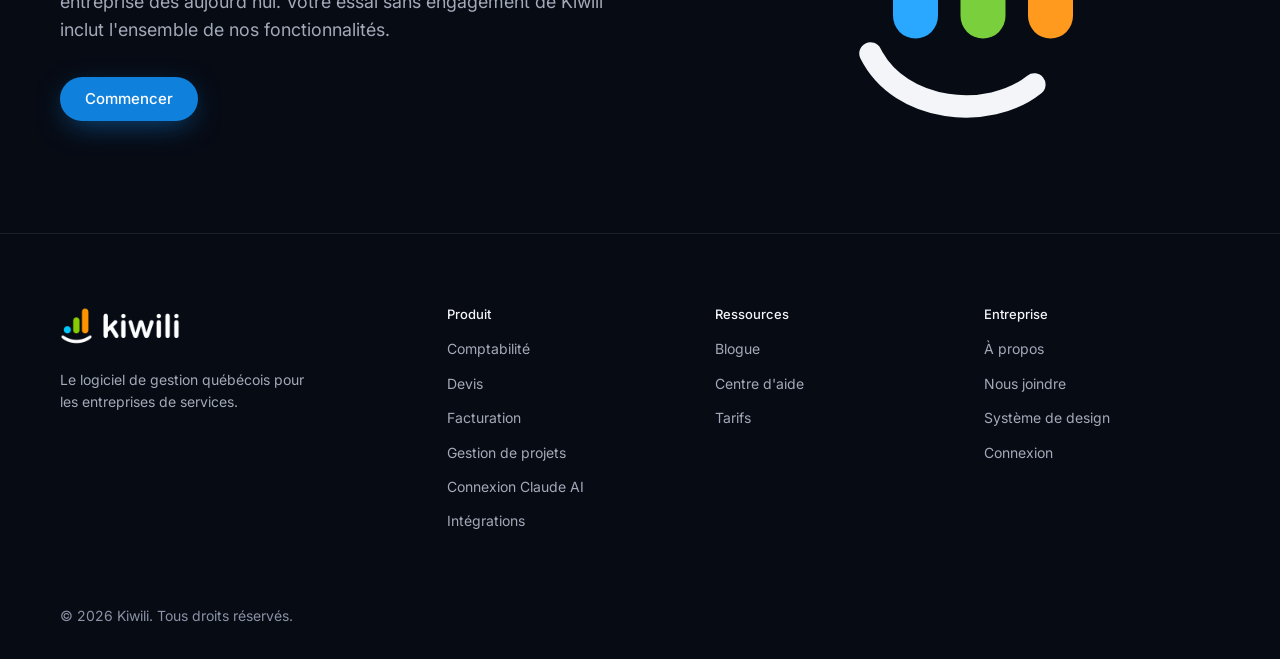
==== commit e5c54b86: "v2: faces strip, Claude AI (MCP) section, integrations (Zapier + API), extra FAQ Co-Authored-By: Cla" ====
--- a/index.html
+++ b/index.html
@@ -19,10 +19,10 @@
 <header class="nav"><div class="container nav-inner">
   <a class="logo" href="#" aria-label="Kiwili"><img class="l-dark" src="assets/logo-light.png" alt="Kiwili" width="120" height="40"><img class="l-light" src="assets/logo-dark.png" alt="" width="120" height="40"></a>
   <nav class="nav-links" aria-label="Principal">
-    <div class="dd"><button class="dd-btn" type="button" aria-expanded="false" aria-controls="dd-feat">Fonctionnalités<svg class="chev" viewBox="0 0 24 24" aria-hidden="true"><path d="M6 9l6 6 6-6"/></svg></button><div class="dd-panel" id="dd-feat" hidden><a href="#fonctionnalites">Comptabilité</a><a href="#fonctionnalites">Devis</a><a href="#fonctionnalites">Facturation</a><a href="#fonctionnalites">Bons de commande</a><a href="#fonctionnalites">Dépenses</a><a href="#fonctionnalites">Suivi du temps</a><a href="#solutions">Gestion de projets</a><a href="#solutions">Planification des ressources</a><a href="#solutions">Budgétisation</a></div></div><a href="#solutions">Solutions</a><a href="#ressources">Ressources</a><a href="#tarifs">Tarifs</a>
+    <div class="dd"><button class="dd-btn" type="button" aria-expanded="false" aria-controls="dd-feat">Fonctionnalités<svg class="chev" viewBox="0 0 24 24" aria-hidden="true"><path d="M6 9l6 6 6-6"/></svg></button><div class="dd-panel" id="dd-feat" hidden><a href="#fonctionnalites">Comptabilité</a><a href="#fonctionnalites">Devis</a><a href="#fonctionnalites">Facturation</a><a href="#fonctionnalites">Bons de commande</a><a href="#fonctionnalites">Dépenses</a><a href="#fonctionnalites">Suivi du temps</a><a href="#solutions">Gestion de projets</a><a href="#solutions">Planification des ressources</a><a href="#solutions">Budgétisation</a><a href="#ia">Connexion Claude AI</a><a href="#integrations">Intégrations</a></div></div><a href="#solutions">Solutions</a><a href="#ressources">Ressources</a><a href="#tarifs">Tarifs</a>
   </nav>
   <div class="nav-actions"><button class="theme-toggle" type="button" id="theme-toggle" aria-label="Changer de thème"><svg class="sun" viewBox="0 0 24 24"><circle cx="12" cy="12" r="4"/><path d="M12 2v2m0 16v2M4.9 4.9l1.4 1.4m11.4 11.4 1.4 1.4M2 12h2m16 0h2M4.9 19.1l1.4-1.4M17.7 6.3l1.4-1.4"/></svg><svg class="moon" viewBox="0 0 24 24"><path d="M20 14.5A8 8 0 0 1 9.5 4 8 8 0 1 0 20 14.5z"/></svg></button><a class="login" href="#">Connexion</a><a class="btn btn-ghost btn-sm" href="#demo" data-open="demo">Démonstration</a><button class="menu-btn" type="button" id="menu-btn" aria-expanded="false" aria-controls="mobile-menu" aria-label="Menu"><i></i><i></i></button></div>
-</div><div class="mobile-menu" id="mobile-menu" hidden><div class="container"><a href="#fonctionnalites">Fonctionnalités</a><a href="#solutions">Solutions</a><a href="#ressources">Ressources</a><a href="#tarifs">Tarifs</a><a href="#">Connexion</a><a class="btn btn-accent" href="#essai" data-open="trial">Essai gratuit</a></div></div>
+</div><div class="mobile-menu" id="mobile-menu" hidden><div class="container"><a href="#fonctionnalites">Fonctionnalités</a><a href="#ia">Claude AI</a><a href="#integrations">Intégrations</a><a href="#solutions">Solutions</a><a href="#ressources">Ressources</a><a href="#tarifs">Tarifs</a><a href="#">Connexion</a><a class="btn btn-accent" href="#essai" data-open="trial">Essai gratuit</a></div></div>
 </header>
 
 <main id="main">
@@ -158,6 +158,8 @@
   <div class="marquee"><ul class="track"><li>The Next Web</li><li>TechCrunch</li><li>La Presse</li><li>bdc</li><li>Les Affaires</li><li>Chef d'entreprise</li><li>Branchez-vous</li><li>Techvibes</li></ul><ul class="track" aria-hidden="true"><li>The Next Web</li><li>TechCrunch</li><li>La Presse</li><li>bdc</li><li>Les Affaires</li><li>Chef d'entreprise</li><li>Branchez-vous</li><li>Techvibes</li></ul></div>
 </div></section>
 
+<section class="faces" aria-label="Kiwili au quotidien"><div class="container"><div class="faces-grid"><figure class="face reveal"><img src="assets/photos/work-laptop.webp" alt="Une femme prend des notes en souriant, devant son ordinateur portable" width="1000" height="1300" decoding="async" loading="lazy"><figcaption>Un devis qui devient une facture.</figcaption></figure><figure class="face reveal"><img src="assets/photos/owner-blazer.webp" alt="Une femme souriante en veston rayé" width="1000" height="1300" decoding="async" loading="lazy"><figcaption>Les heures alimentent le budget.</figcaption></figure><figure class="face reveal"><img src="assets/photos/pro-smile.webp" alt="Un homme souriant à l'air confiant" width="1000" height="1300" decoding="async" loading="lazy"><figcaption>Rien à ressaisir.</figcaption></figure></div></div></section>
+
 <section class="sec" id="fonctionnalites"><div class="container">
   <div class="sec-head reveal"><span class="eyebrow">Nos fonctionnalités</span><h2>Découvrez comment améliorer votre gestion</h2></div>
   <div class="modules">
@@ -167,6 +169,36 @@
 <a class="card mod c-orange reveal" href="#solutions"><span class="ico"><svg viewBox="0 0 24 24" aria-hidden="true"><path d="M6 4h12v17H6z"/><path d="M9 4v3h6V4M9 12l2 2 4-4"/></svg></span><div><h3>Bons de commande</h3><p>Commandez, recevez et rattachez chaque achat au bon projet.</p></div><span class="more">En savoir plus<svg viewBox="0 0 24 24" aria-hidden="true"><path d="M5 12h14M13 6l6 6-6 6"/></svg></span></a>
 <a class="card mod c-blue reveal" href="#solutions"><span class="ico"><svg viewBox="0 0 24 24" aria-hidden="true"><path d="M4 20V10m6 10V4m6 16v-7m4 7H3"/></svg></span><div><h3>Dépenses</h3><p>Saisissez les dépenses et les factures fournisseurs, projet par projet.</p></div><span class="more">En savoir plus<svg viewBox="0 0 24 24" aria-hidden="true"><path d="M5 12h14M13 6l6 6-6 6"/></svg></span></a>
 <a class="card mod c-green reveal" href="#solutions"><span class="ico"><svg viewBox="0 0 24 24" aria-hidden="true"><circle cx="12" cy="13" r="8"/><path d="M12 9v4l3 2M9 2h6"/></svg></span><div><h3>Suivi du temps</h3><p>Les heures saisies alimentent les budgets, la paie et la facturation.</p></div><span class="more">En savoir plus<svg viewBox="0 0 24 24" aria-hidden="true"><path d="M5 12h14M13 6l6 6-6 6"/></svg></span></a>
+  </div>
+</div></section>
+
+<section class="sec ai on-dark" id="ia"><div class="container">
+  <div class="ai-head reveal"><span class="new">Nouveau</span><h2>Demandez à Claude. Il lit votre compte Kiwili.</h2><p class="lead">Posez vos questions en français courant : factures en retard, heures à facturer, état des résultats. Claude cherche la réponse dans votre compte. Les chiffres sont calculés par Kiwili, Claude ne les estime pas.</p></div>
+  <div class="ai-grid">
+    <div class="ai-side reveal">
+      <div class="prompts" role="tablist" aria-label="Exemples de demandes">
+        <button class="prompt on" role="tab" type="button" data-s="0" aria-selected="true">Quelles factures sont en retard et de combien ?</button>
+        <button class="prompt" role="tab" type="button" data-s="1" aria-selected="false">Qu'est-ce qui n'est pas facturé sur le projet Rénovation Laval ?</button>
+        <button class="prompt" role="tab" type="button" data-s="2" aria-selected="false">Inscris 3 heures sur la tâche Plans préliminaires pour hier.</button>
+      </div>
+      <ul class="promises">
+        <li><b>Toujours votre accord.</b> Claude vous demande une confirmation avant de créer, de modifier ou de supprimer quoi que ce soit.</li>
+        <li><b>Aucun jeton d'API.</b> Vous vous connectez avec votre compte Kiwili. Claude ne voit jamais votre mot de passe.</li>
+        <li><b>Aucune donnée conservée.</b> Le connecteur relaie chaque demande à Kiwili, sans garder de donnée d'affaires.</li>
+      </ul>
+    </div>
+    <div class="chat reveal" role="region" aria-label="Exemple de conversation avec Claude">
+      <div class="chat-bar"><span class="chat-title">Claude</span><span class="chat-conn"><svg viewBox="0 0 24 24" aria-hidden="true"><rect x="5" y="11" width="14" height="9" rx="2"/><path d="M8 11V8a4 4 0 0 1 8 0v3"/></svg>Kiwili connecté</span></div>
+      <div class="chat-body" id="chat-body" aria-live="polite"></div>
+      <p class="chat-note">Données d'exemple, à titre d'illustration.</p>
+    </div>
+  </div>
+  <div class="connect reveal">
+    <div class="connect-copy"><h3>Se connecter à Claude</h3><ol><li>Dans Claude, ouvrez <b>Paramètres › Connecteurs</b>.</li><li>Choisissez <b>Kiwili</b>, ou ajoutez un connecteur personnalisé avec l'adresse ci-contre.</li><li>Entrez votre courriel et votre mot de passe Kiwili sur la page de connexion de Kiwili.</li><li>Vérifiez les accès demandés et autorisez-les.</li></ol><p class="fine">Tous les plans Kiwili incluent l'accès à l'API, y compris l'essai gratuit. Les conditions des connecteurs dans Claude dépendent de votre abonnement Claude.</p></div>
+    <div class="connect-code">
+      <div class="code-row"><span class="code-label">Adresse du connecteur</span><div class="copyline"><code id="mcp-url">https://mcp.kiwili.com/mcp</code><button class="copy" type="button" data-copy="mcp-url">Copier</button></div></div>
+      <div class="code-row"><span class="code-label">Avec Claude Code</span><div class="copyline"><code id="mcp-cmd">claude mcp add --transport http kiwili https://mcp.kiwili.com/mcp</code><button class="copy" type="button" data-copy="mcp-cmd">Copier</button></div></div>
+    </div>
   </div>
 </div></section>
 
@@ -253,6 +285,33 @@
 
 </div></section>
 
+<section class="sec integ" id="integrations"><div class="container">
+  <div class="sec-head reveal"><span class="eyebrow">Intégrations</span><h2>Kiwili travaille avec vos autres outils</h2><p class="lead">Sans code avec Zapier, ou sur mesure avec l'API de Kiwili.</p></div>
+  <div class="integ-grid">
+    <div class="integ-col reveal">
+      <span class="integ-tag">Sans code</span>
+      <h3>Zapier</h3>
+      <p>Reliez Kiwili à plus de 9 000 applications. Un événement dans Kiwili déclenche une action ailleurs, et l'inverse.</p>
+      <div class="zap" aria-label="Exemple : quand une facture est payée, envoyer un courriel">
+        <div class="zap-node"><small>Quand</small><b>Un paiement de facture est créé</b><em>Kiwili</em></div>
+        <svg class="zap-line" viewBox="0 0 80 24" aria-hidden="true"><path d="M2 12h70M64 5l8 7-8 7"/></svg>
+        <div class="zap-node"><small>Alors</small><b>Envoyer un courriel</b><em>Gmail, Outlook</em></div>
+      </div>
+      <ul class="zap-list"><li>Déclencheurs instantanés : facture modifiée, paiement de facture créé, contact créé, projet supprimé, entrée de temps supprimée</li><li>Actions : créer une facture, un contact, un projet, une tâche, une entrée de temps, un paiement</li></ul>
+      <a class="textlink" href="https://zapier.com/apps/kiwili/integrations" target="_blank" rel="noopener">Voir Kiwili sur Zapier<svg viewBox="0 0 24 24" aria-hidden="true"><path d="M5 12h14M13 6l6 6-6 6"/></svg></a>
+    </div>
+    <div class="integ-col reveal">
+      <span class="integ-tag">Sur mesure</span>
+      <h3>L'API de Kiwili</h3>
+      <p>Une API documentée (OpenAPI 3.1) pour lire, créer, modifier ou supprimer vos factures, soumissions, contacts, projets, tâches, entrées de temps, dépenses, bons de commande et paiements. Des webhooks signalent la création ou la modification d'un élément.</p>
+      <div class="codebox" role="img" aria-label="Exemple de requête : lister les factures avec l'API de Kiwili"><div class="code-top"><i></i><i></i><i></i><span>Lister les factures</span></div><pre><span class="k">curl</span> <span class="s">"https://{compte}.kiwili.com/api/invoice/"</span> \
+  <span class="k">-H</span> <span class="s">"Authorization: Bearer {jeton}"</span></pre></div>
+      <p class="fine">Le jeton se trouve dans le profil de l'usager. Les limites d'appels quotidiennes dépendent du forfait.</p>
+      <a class="textlink" href="https://api.kiwili.com/api/openapi/" target="_blank" rel="noopener">Lire la documentation de l'API<svg viewBox="0 0 24 24" aria-hidden="true"><path d="M5 12h14M13 6l6 6-6 6"/></svg></a>
+    </div>
+  </div>
+</div></section>
+
 <section class="sec demo on-dark" id="demo"><div class="container demo-grid">
   <div class="reveal">
     <h2>Découvrez le logiciel de gestion Kiwili avec l'un de nos experts</h2>
@@ -271,6 +330,8 @@
     <details><summary>Faut-il une carte de crédit pour essayer Kiwili ?<svg viewBox="0 0 24 24" aria-hidden="true"><path d="M12 5v14M5 12h14"/></svg></summary><p>Non. Aucune carte de crédit n'est requise pour commencer.</p></details>
     <details><summary>Que comprend l'essai ?<svg viewBox="0 0 24 24" aria-hidden="true"><path d="M12 5v14M5 12h14"/></svg></summary><p>Votre essai inclut l'ensemble des fonctionnalités de Kiwili.</p></details>
     <details><summary>Comment se déroule la démonstration ?<svg viewBox="0 0 24 24" aria-hidden="true"><path d="M12 5v14M5 12h14"/></svg></summary><p>Un de nos experts vous contacte pour évaluer vos besoins, puis vous présente une démonstration complète et personnalisée par visioconférence. Vous pouvez lui poser toutes vos questions sur l'ERP Kiwili.</p></details>
+    <details><summary>Claude peut-il modifier mes données sans mon accord ?<svg viewBox="0 0 24 24" aria-hidden="true"><path d="M12 5v14M5 12h14"/></svg></summary><p>Non. Claude lit vos données immédiatement, mais il vous demande toujours une confirmation avant de créer, de modifier ou de supprimer quoi que ce soit. Kiwili n'enregistre rien tant que vous n'avez pas accepté.</p></details>
+    <details><summary>Faut-il un jeton d'API pour connecter Claude ?<svg viewBox="0 0 24 24" aria-hidden="true"><path d="M12 5v14M5 12h14"/></svg></summary><p>Non. Vous utilisez votre courriel et votre mot de passe Kiwili sur la page de connexion sécurisée. Claude ne voit jamais votre mot de passe.</p></details>
   </div>
 </div></section>
 
@@ -284,7 +345,7 @@
 <footer class="foot on-dark"><div class="container">
   <div class="foot-grid">
     <div><a class="logo" href="#" aria-label="Kiwili"><img class="l-dark" src="assets/logo-light.png" alt="Kiwili" width="120" height="40"><img class="l-light" src="assets/logo-dark.png" alt="" width="120" height="40"></a><p style="margin-top:var(--s-4);max-width:260px">Le logiciel de gestion québécois pour les entreprises de services.</p></div>
-    <div><h6>Produit</h6><ul><li><a href="#">Comptabilité</a></li><li><a href="#">Devis</a></li><li><a href="#">Facturation</a></li><li><a href="#">Gestion de projets</a></li></ul></div>
+    <div><h6>Produit</h6><ul><li><a href="#">Comptabilité</a></li><li><a href="#">Devis</a></li><li><a href="#">Facturation</a></li><li><a href="#">Gestion de projets</a></li><li><a href="#ia">Connexion Claude AI</a></li><li><a href="#integrations">Intégrations</a></li></ul></div>
     <div><h6>Ressources</h6><ul><li><a href="#">Blogue</a></li><li><a href="#">Centre d'aide</a></li><li><a href="#">Tarifs</a></li></ul></div>
     <div><h6>Entreprise</h6><ul><li><a href="#">À propos</a></li><li><a href="#">Nous joindre</a></li><li><a href="design-system.html">Système de design</a></li><li><a href="#">Connexion</a></li></ul></div>
   </div>
--- a/css/home.css
+++ b/css/home.css
@@ -550,3 +550,110 @@
 .foot.on-dark{background:var(--bg);color:var(--text-muted);border-top:1px solid var(--line)}
 .foot.on-dark a:hover{color:var(--text)}
 @media(max-width:900px){.trial-card.on-dark{padding:0}}
+
+/* ================= v2: faces, Claude, integrations ================= */
+.faces{padding:var(--s-6) 0 var(--s-5)}
+.faces-grid{display:grid;grid-template-columns:repeat(3,1fr);gap:var(--s-3)}
+.face{position:relative;margin:0;overflow:hidden;border-radius:var(--r-lg);aspect-ratio:4/5.1;background:var(--tile-b)}
+.face img{width:100%;height:100%;object-fit:cover;display:block;transition:transform .9s var(--ease)}
+.face:hover img{transform:scale(1.04)}
+.face::after{content:"";position:absolute;inset:auto 0 0;height:55%;background:linear-gradient(transparent,rgba(5,8,16,.78));pointer-events:none}
+.face figcaption{position:absolute;left:var(--s-5);right:var(--s-5);bottom:var(--s-5);z-index:1;font:700 clamp(1.35rem,2.2vw,1.9rem)/1.12 var(--font-display);letter-spacing:-.025em;color:#fff;text-wrap:balance}
+@media(max-width:760px){
+  .faces-grid{display:flex;overflow-x:auto;scroll-snap-type:x mandatory;gap:var(--s-3);padding-bottom:var(--s-2);scrollbar-width:none}
+  .faces-grid::-webkit-scrollbar{display:none}
+  .face{flex:none;width:78%;scroll-snap-align:start}
+}
+
+/* Claude section */
+.ai{background:var(--bg-raised);color:var(--text);border-block:1px solid var(--line)}
+.ai-head{max-width:720px;margin-bottom:var(--s-7)}
+.ai-head h2{font-size:var(--fs-h2);margin:var(--s-4) 0}
+.ai-head .lead{color:var(--text-muted)}
+.new{display:inline-block;padding:4px 12px;border-radius:var(--r-pill);background:color-mix(in srgb,var(--c-orange) 18%,transparent);color:var(--c-orange);font:600 .75rem var(--font-text);letter-spacing:.06em;text-transform:uppercase}
+.ai-grid{display:grid;grid-template-columns:minmax(0,.9fr) minmax(0,1.1fr);gap:var(--s-8);align-items:start}
+.prompts{display:grid;gap:var(--s-2);margin-bottom:var(--s-6)}
+.prompt{text-align:left;padding:var(--s-4) var(--s-5);border:1px solid var(--line);border-radius:var(--r-md);background:var(--fill-1);color:var(--text-muted);font:500 .9375rem/1.45 var(--font-text);cursor:pointer;transition:border-color .2s,background .2s,color .2s}
+.prompt:hover{color:var(--text);background:var(--fill-2)}
+.prompt.on{color:var(--text);border-color:var(--c-orange);background:color-mix(in srgb,var(--c-orange) 9%,transparent)}
+.promises{list-style:none;margin:0;padding:0;display:grid;gap:var(--s-4)}
+.promises li{color:var(--text-muted);font-size:.9375rem;padding-left:var(--s-5);position:relative}
+.promises li::before{content:"";position:absolute;left:0;top:.55em;width:8px;height:8px;border-radius:50%;background:var(--c-orange)}
+.promises b{color:var(--text);font-weight:500}
+.chat{border:1px solid var(--line-strong);border-radius:var(--r-lg);background:var(--bg-elevated);overflow:hidden;box-shadow:0 40px 90px -40px var(--shadow-ink)}
+.chat-bar{display:flex;justify-content:space-between;align-items:center;padding:var(--s-3) var(--s-5);border-bottom:1px solid var(--line);font-size:.8125rem}
+.chat-title{font:600 .9375rem var(--font-display);letter-spacing:-.02em}
+.chat-conn{display:inline-flex;align-items:center;gap:6px;color:var(--text-muted)}
+.chat-conn svg{width:14px;height:14px;fill:none;stroke:var(--c-green);stroke-width:1.8;stroke-linecap:round;stroke-linejoin:round}
+.chat-body{min-height:400px;padding:var(--s-5);display:flex;flex-direction:column;gap:var(--s-4)}
+.msg{max-width:92%;font-size:.9rem;line-height:1.55;animation:panelin .45s var(--ease)}
+.msg.user{align-self:flex-end;padding:var(--s-3) var(--s-4);border-radius:var(--r-md) var(--r-md) 4px var(--r-md);background:var(--fill-3);color:var(--text)}
+.msg.bot{align-self:flex-start;color:var(--text-muted);width:100%}
+.msg.bot p{margin:0 0 var(--s-3)}
+.tool{display:inline-flex;align-items:center;gap:8px;padding:5px 12px;border:1px solid var(--line-strong);border-radius:var(--r-pill);font-size:.75rem;color:var(--text-muted);margin-bottom:var(--s-3)}
+.tool i{width:12px;height:12px;border:2px solid var(--c-blue);border-right-color:transparent;border-radius:50%;animation:spin .8s linear infinite}
+.tool.done i{animation:none;border:0;background:var(--c-green);width:8px;height:8px}
+@keyframes spin{to{transform:rotate(360deg)}}
+.rtable{width:100%;border-collapse:collapse;font-variant-numeric:tabular-nums;font-size:.8125rem;margin:var(--s-2) 0 var(--s-3)}
+.rtable th{font-weight:400;text-align:left;color:var(--text-faint);padding:6px 8px;border-bottom:1px solid var(--line)}
+.rtable td{padding:8px;border-bottom:1px solid var(--line)}
+.rtable td:first-child{color:var(--text)}
+.rtable .r{text-align:right}
+.rtable tfoot td{border:0;color:var(--text);font-weight:500}
+.late{color:var(--danger)}
+.confirm{border:1px solid var(--line-strong);border-radius:var(--r-md);padding:var(--s-4);background:var(--fill-1);display:grid;gap:var(--s-3)}
+.confirm h4{margin:0;font:600 .9375rem var(--font-display);color:var(--text);letter-spacing:-.02em}
+.confirm dl{margin:0;display:grid;grid-template-columns:auto 1fr;gap:4px var(--s-5);font-size:.8125rem;font-variant-numeric:tabular-nums}
+.confirm dt{color:var(--text-faint)}.confirm dd{margin:0;text-align:right;color:var(--text)}
+.confirm .tot dd{font-weight:600}
+.confirm .row{display:flex;gap:var(--s-2)}
+.cbtn{height:34px;padding:0 var(--s-4);border-radius:var(--r-pill);border:1px solid var(--line-strong);background:none;color:var(--text);font:500 .8125rem var(--font-text);cursor:pointer}
+.cbtn.ok{background:var(--c-orange);border-color:var(--c-orange);color:#1a1000}
+.cbtn:hover{filter:brightness(1.1)}
+.ok-msg{display:flex;align-items:center;gap:var(--s-2);color:var(--c-green);font-weight:500}
+.dots{display:inline-flex;gap:4px;padding:4px 0}
+.dots i{width:6px;height:6px;border-radius:50%;background:var(--text-faint);animation:wv 1s ease-in-out infinite}
+.dots i:nth-child(2){animation-delay:.15s}.dots i:nth-child(3){animation-delay:.3s}
+.chat-note{margin:0;padding:var(--s-3) var(--s-5);border-top:1px solid var(--line);font-size:.75rem;color:var(--text-faint)}
+.connect{display:grid;grid-template-columns:minmax(0,1fr) minmax(0,1fr);gap:var(--s-8);margin-top:var(--s-9);padding-top:var(--s-7);border-top:1px solid var(--line)}
+.connect h3{font-size:1.5rem;margin-bottom:var(--s-4)}
+.connect ol{margin:0 0 var(--s-4);padding-left:1.2em;display:grid;gap:var(--s-2);color:var(--text-muted)}
+.connect ol b{color:var(--text);font-weight:500}
+.fine{font-size:.8125rem;color:var(--text-faint);margin:0}
+.connect-code{display:grid;gap:var(--s-5);align-content:start}
+.code-label{display:block;font-size:.75rem;color:var(--text-faint);margin-bottom:6px}
+.copyline{display:flex;align-items:center;gap:var(--s-3);padding:10px 10px 10px 14px;border:1px solid var(--line-strong);border-radius:var(--r-sm);background:var(--bg)}
+.copyline code{flex:1;min-width:0;overflow-x:auto;white-space:nowrap;font:.8125rem/1.5 ui-monospace,SFMono-Regular,Menlo,monospace;color:var(--text)}
+.copy{flex:none;height:30px;padding:0 12px;border-radius:var(--r-pill);border:1px solid var(--line-strong);background:none;color:var(--text-muted);font:500 .75rem var(--font-text);cursor:pointer}
+.copy:hover{color:var(--text);background:var(--fill-2)}
+@media(max-width:900px){.ai-grid,.connect{grid-template-columns:minmax(0,1fr);gap:var(--s-6)}.connect{margin-top:var(--s-7)}.chat-body{min-height:360px}}
+
+/* Integrations */
+.integ-grid{display:grid;grid-template-columns:1fr 1fr;gap:var(--s-8)}
+.integ-col{min-width:0;padding-top:var(--s-5);border-top:2px solid var(--c-blue)}
+.integ-col+.integ-col{border-top-color:var(--c-green)}
+.integ-tag{font:500 .75rem var(--font-text);letter-spacing:.08em;text-transform:uppercase;color:var(--text-faint)}
+.integ-col h3{font-size:1.75rem;margin:var(--s-2) 0 var(--s-3)}
+.integ-col>p{color:var(--text-muted);max-width:52ch}
+.zap{display:flex;align-items:center;gap:var(--s-3);margin:var(--s-5) 0}
+.zap-node{flex:1;min-width:0;border:1px solid var(--line-strong);border-radius:var(--r-md);padding:var(--s-3) var(--s-4);background:var(--bg-elevated);box-shadow:var(--card-shadow)}
+.zap-node small{display:block;font-size:.7rem;text-transform:uppercase;letter-spacing:.08em;color:var(--text-faint)}
+.zap-node b{display:block;font:500 .875rem/1.35 var(--font-text);color:var(--text);margin:2px 0}
+.zap-node em{font-style:normal;font-size:.75rem;color:var(--c-blue)}
+.zap-node+.zap-line+.zap-node em{color:var(--c-green)}
+.zap-line{flex:none;width:44px;height:16px;fill:none;stroke:var(--c-blue);stroke-width:1.8;stroke-linecap:round;stroke-linejoin:round;stroke-dasharray:4 5;animation:flow 1.6s linear infinite}
+.zap-list{margin:0 0 var(--s-5);padding-left:1.1em;display:grid;gap:var(--s-2);color:var(--text-muted);font-size:.875rem}
+.textlink{display:inline-flex;align-items:center;gap:6px;font-weight:500;color:var(--text);border-bottom:1px solid var(--line-strong);padding-bottom:2px;transition:gap .25s var(--ease),border-color .2s}
+.textlink svg{width:16px;height:16px;fill:none;stroke:currentColor;stroke-width:2;stroke-linecap:round;stroke-linejoin:round}
+.textlink:hover{gap:10px;border-color:var(--text)}
+.codebox{margin:var(--s-5) 0 var(--s-3);border-radius:var(--r-md);background:#0a0f1c;border:1px solid rgba(255,255,255,.1);overflow:hidden}
+.code-top{display:flex;align-items:center;gap:6px;padding:10px 14px;border-bottom:1px solid rgba(255,255,255,.08);font-size:.75rem;color:#8b92a5}
+.code-top i{width:9px;height:9px;border-radius:50%;background:rgba(255,255,255,.16)}
+.code-top span{margin-left:8px}
+.codebox pre{margin:0;padding:var(--s-4) var(--s-5);overflow-x:auto;font:.8125rem/1.7 ui-monospace,SFMono-Regular,Menlo,monospace;color:#d8dcea}
+.codebox .k{color:#7ad03c}.codebox .s{color:#ffb15c}
+@media(max-width:900px){.integ-grid{grid-template-columns:minmax(0,1fr);gap:var(--s-7)}}
+@media(max-width:480px){.zap{flex-direction:column;align-items:stretch}.zap-line{transform:rotate(90deg);align-self:center}}
+@media (prefers-reduced-motion:reduce){.zap-line,.tool i,.dots i{animation:none}}
+.connect-code,.connect-code>*,.copyline,.connect>*{min-width:0}
+.connect-code{grid-template-columns:minmax(0,1fr)}
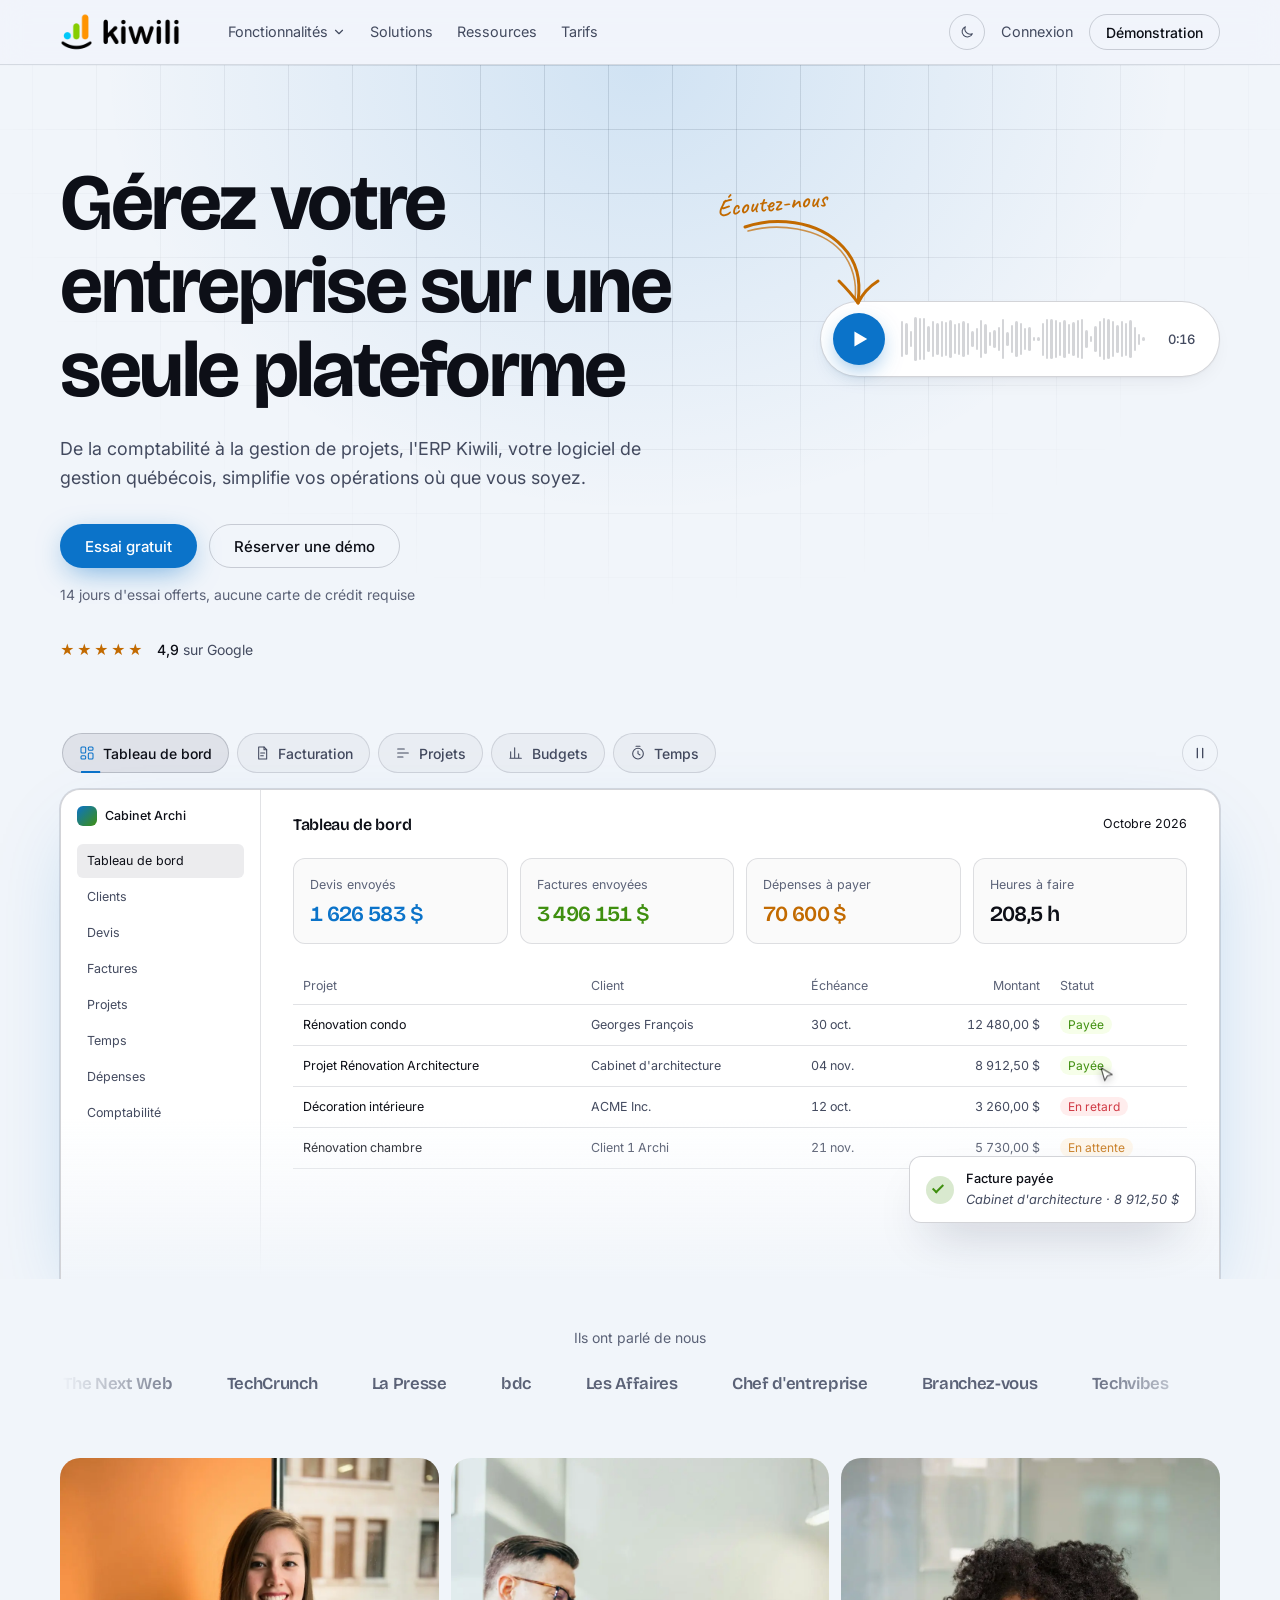
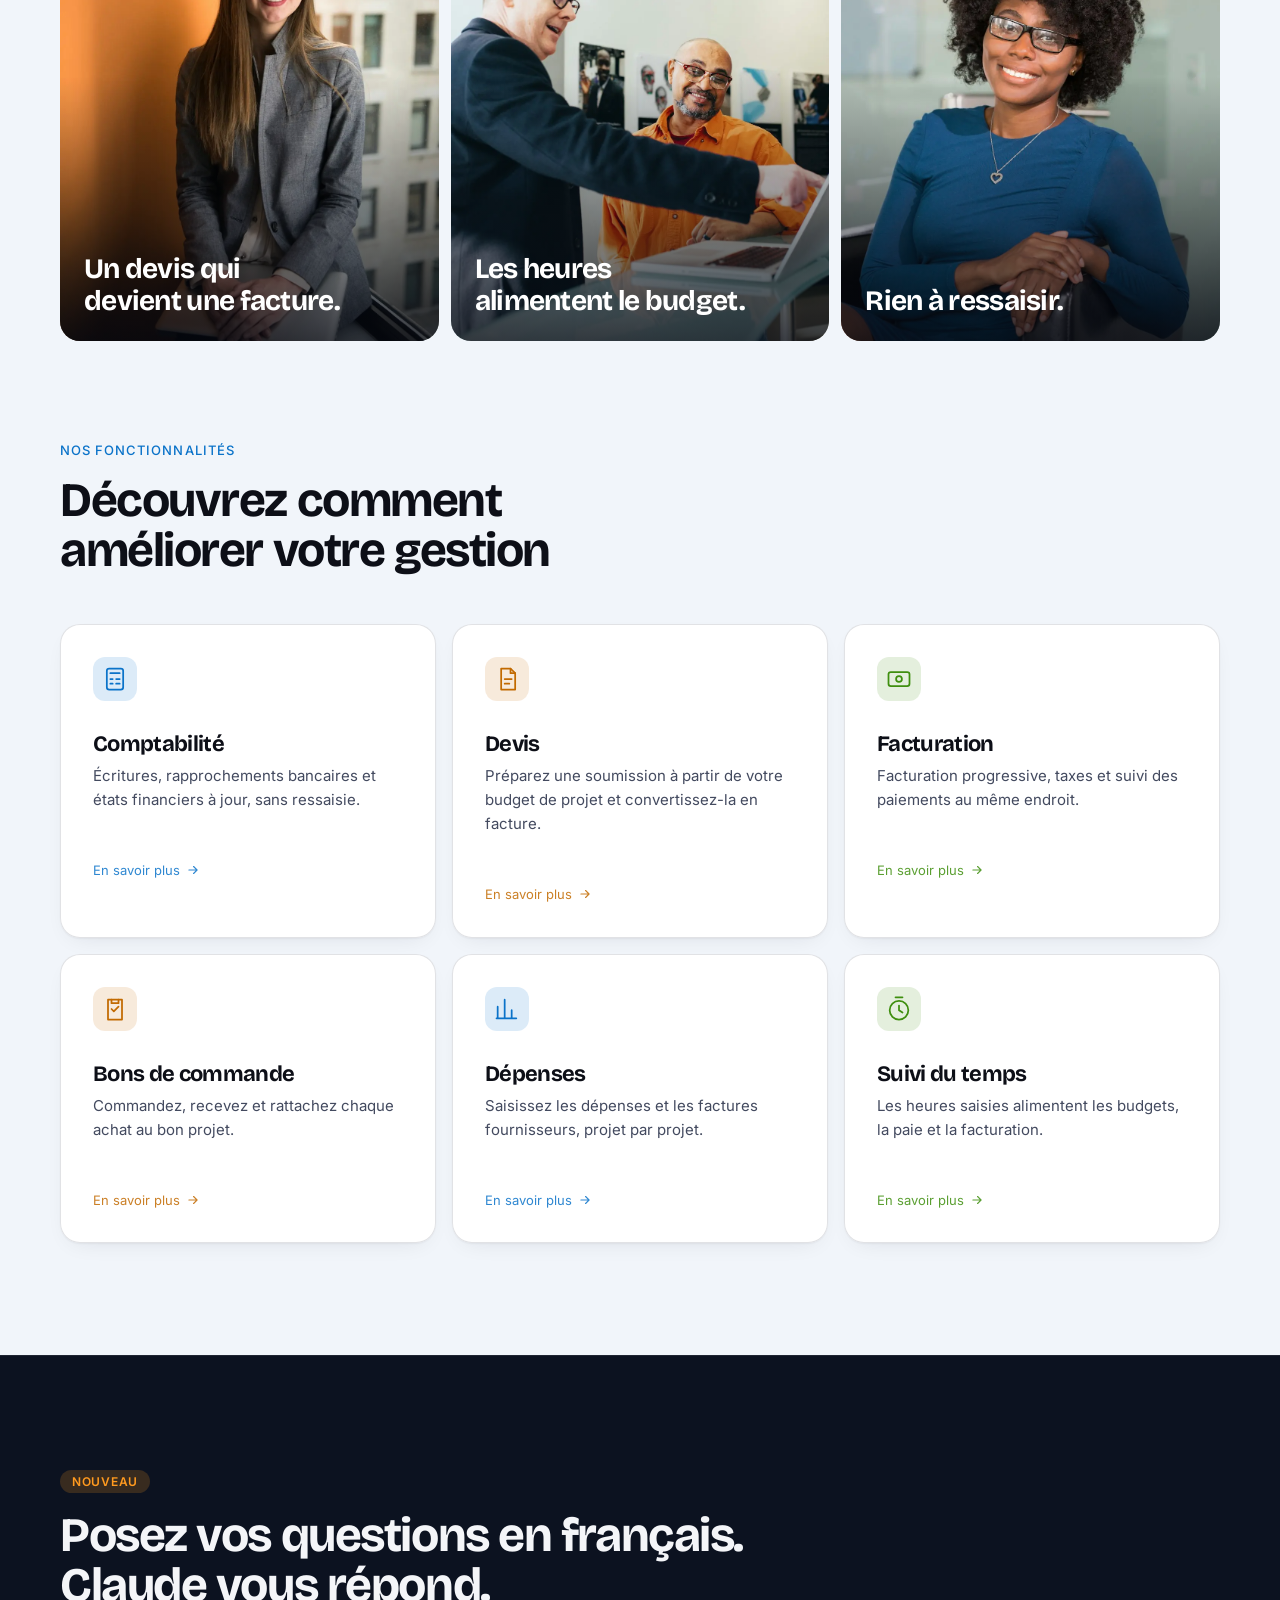
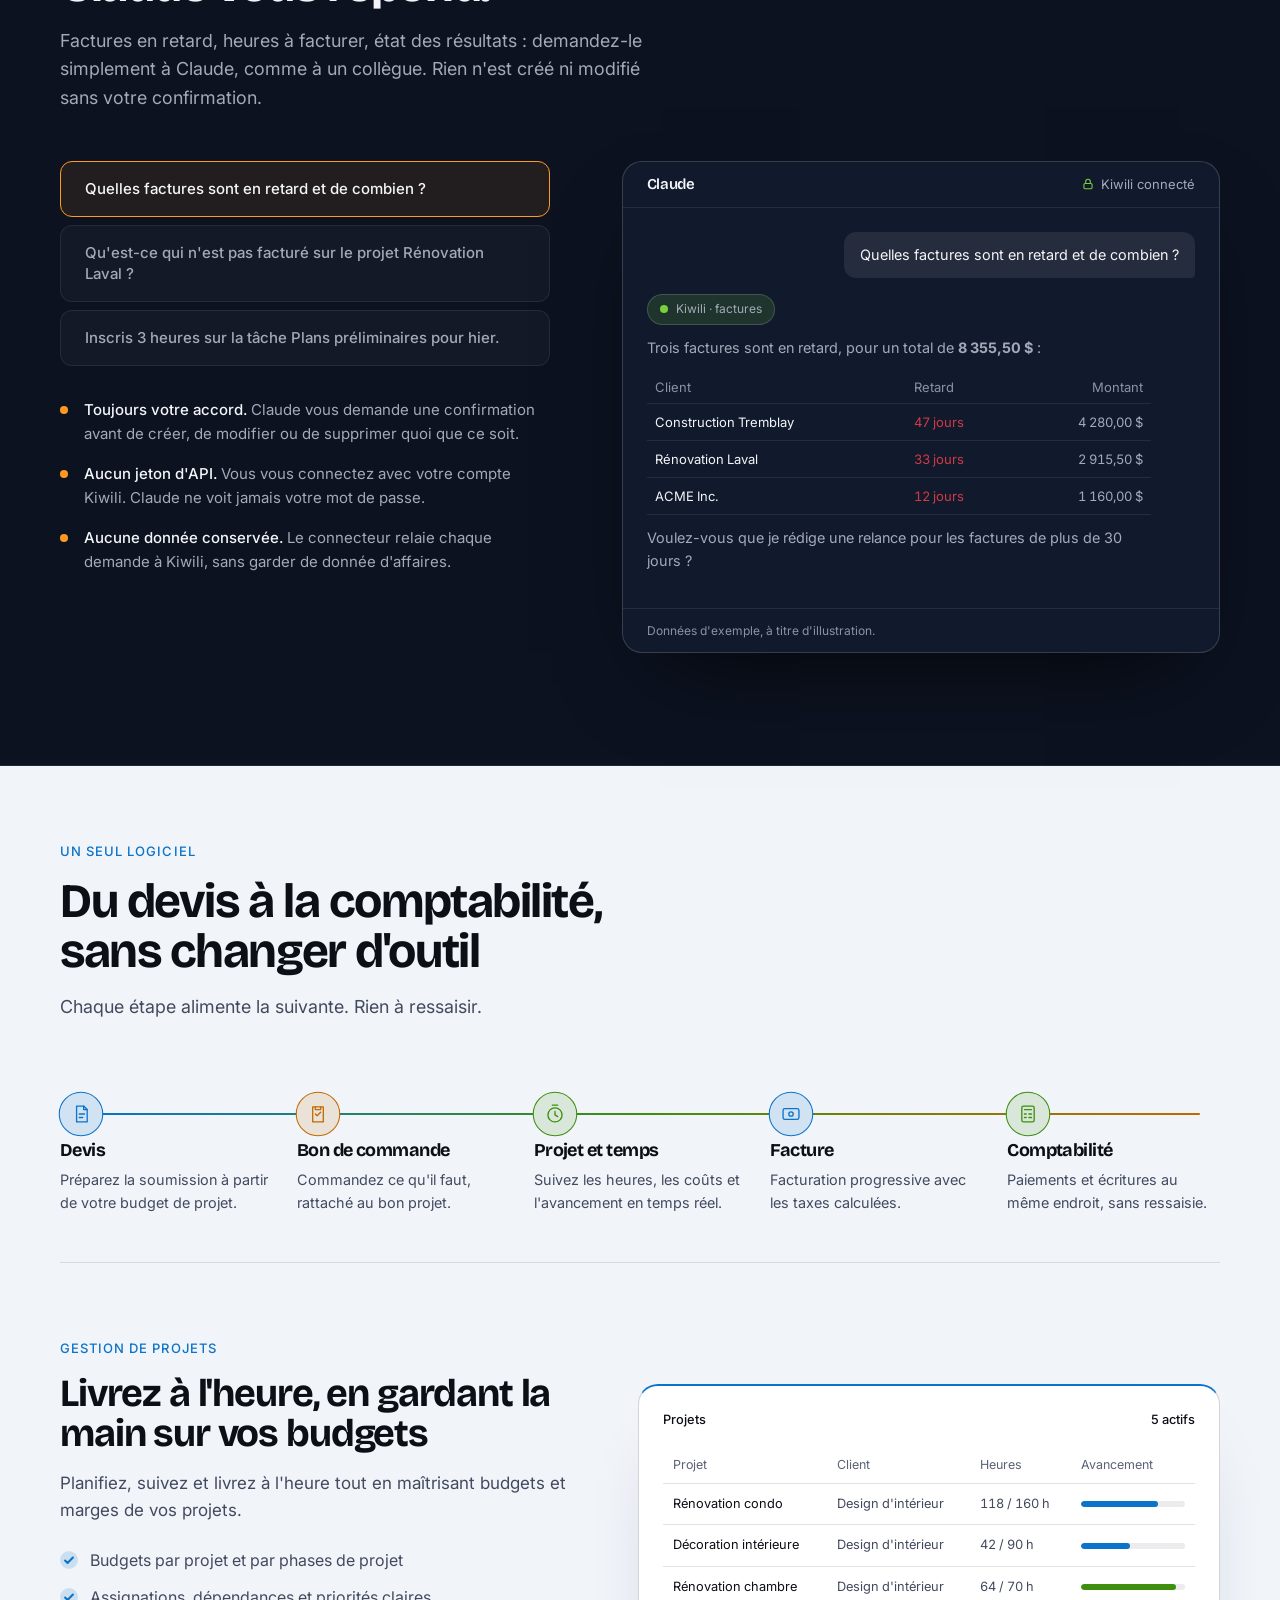
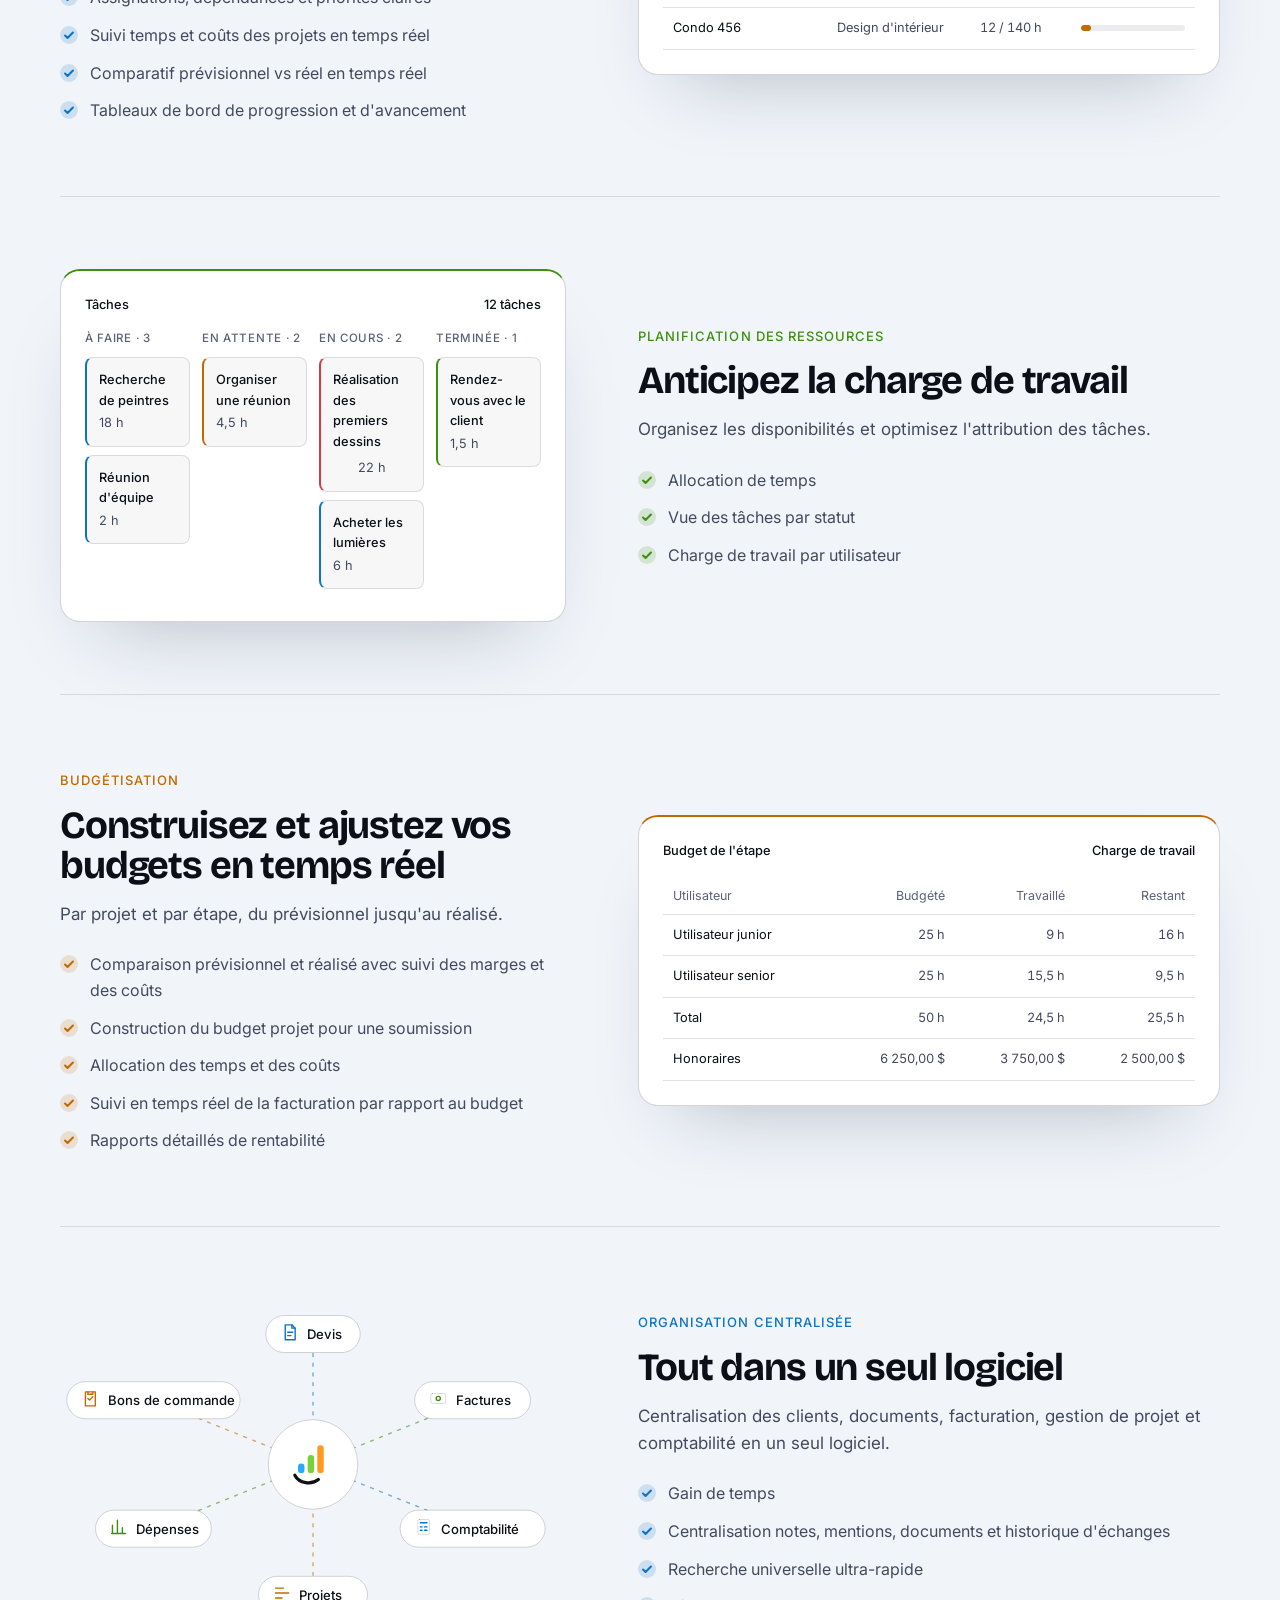
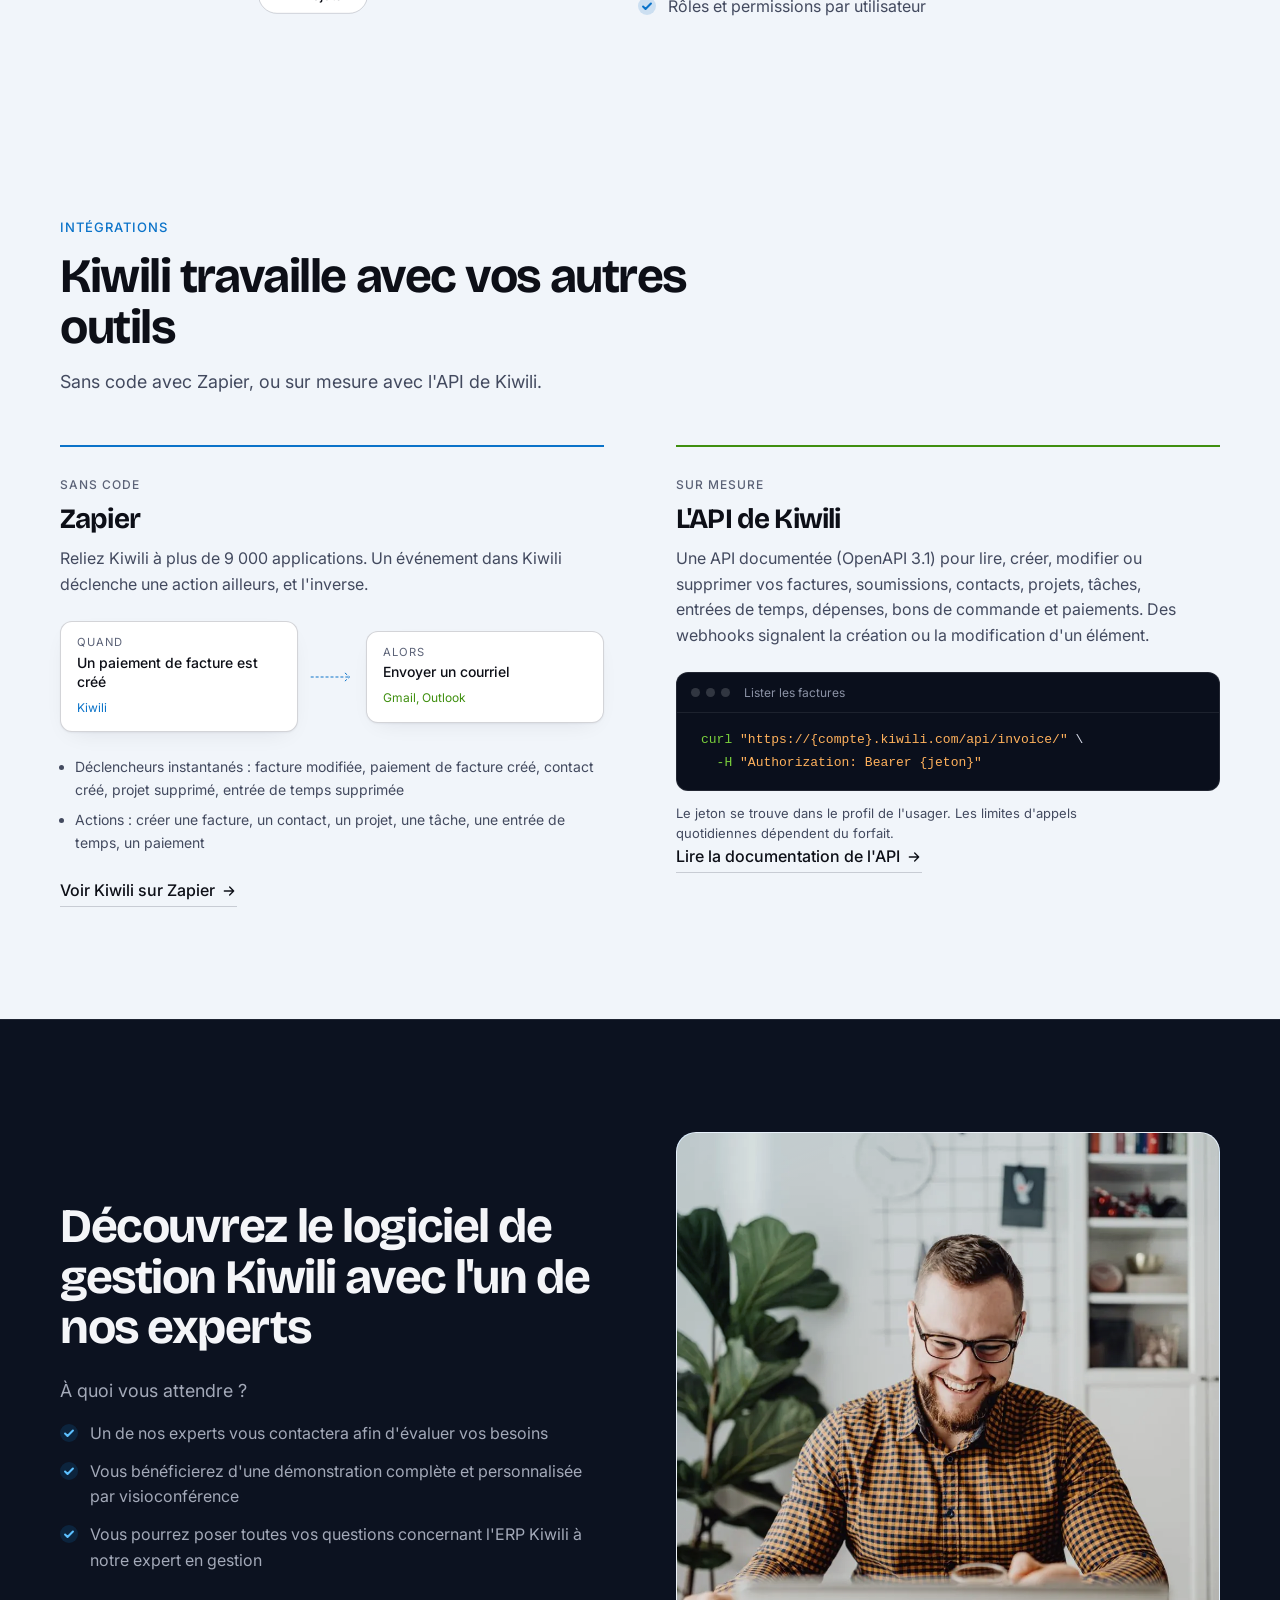
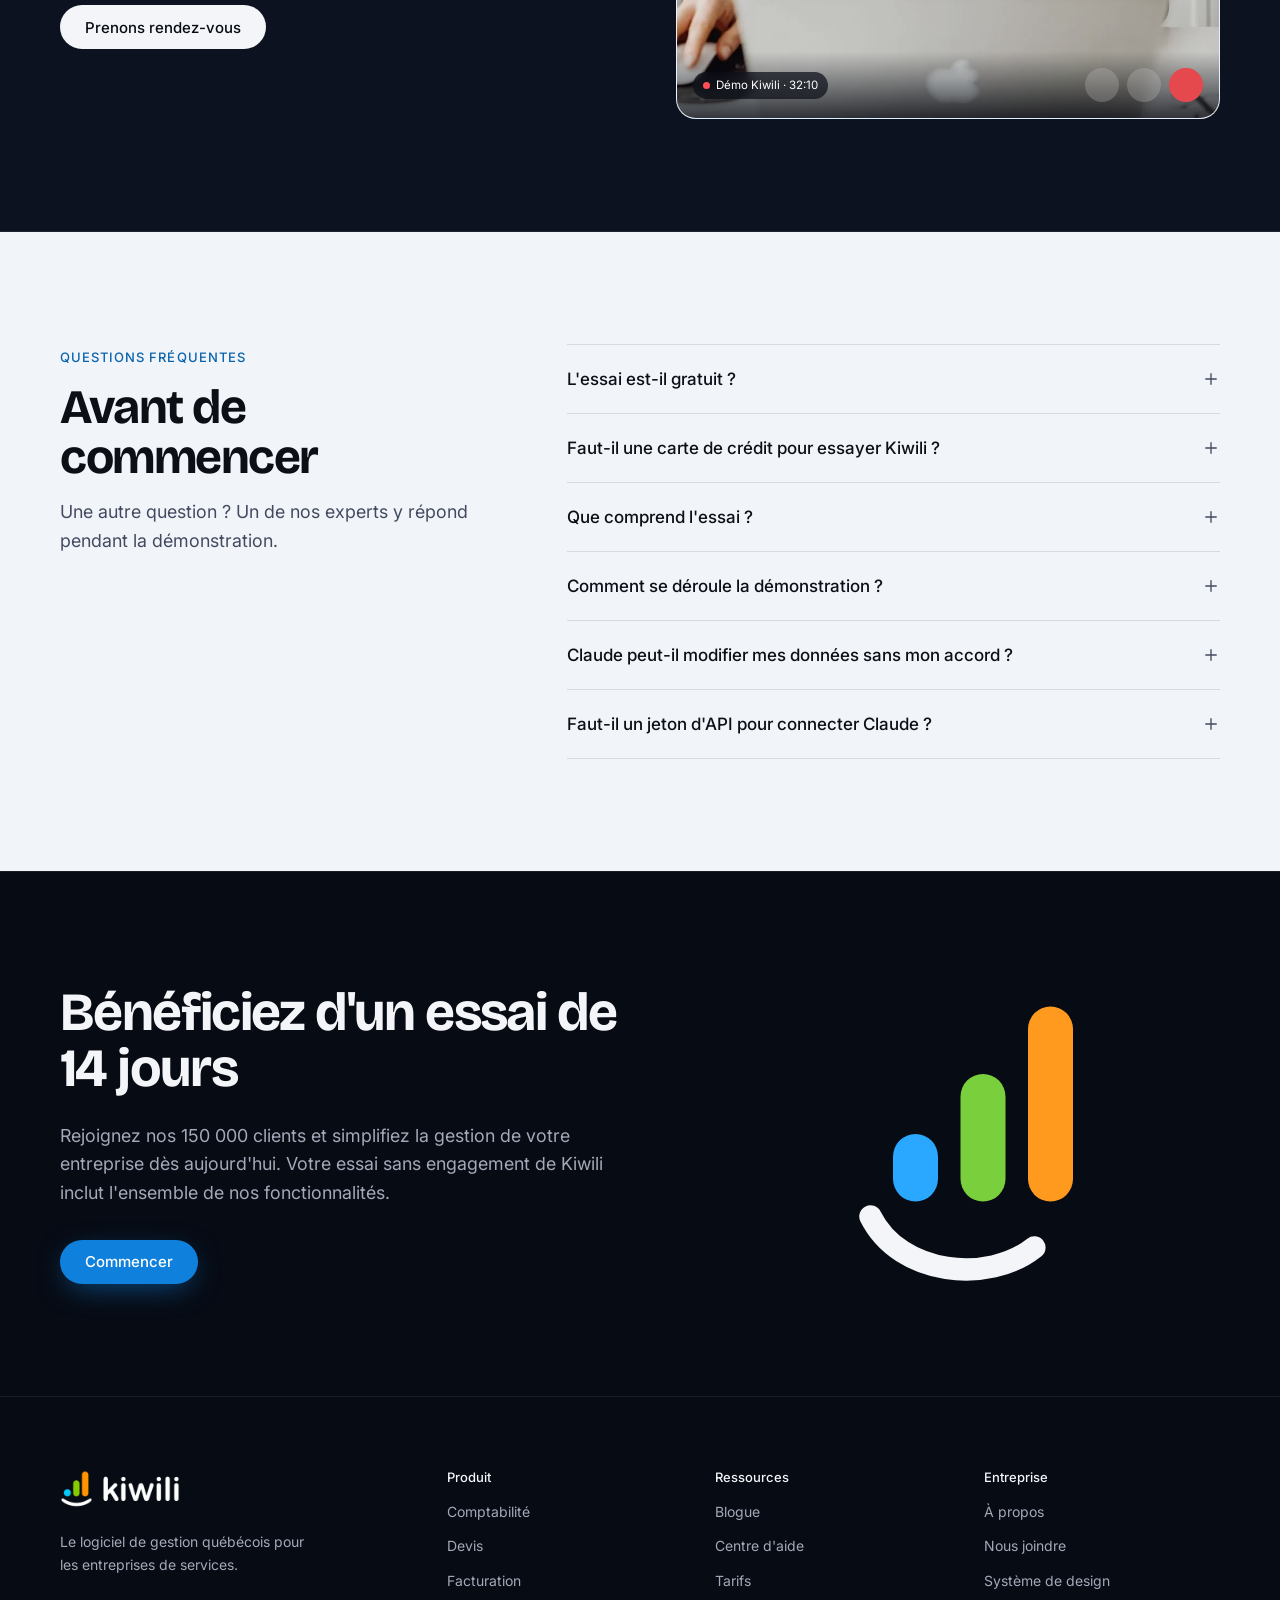
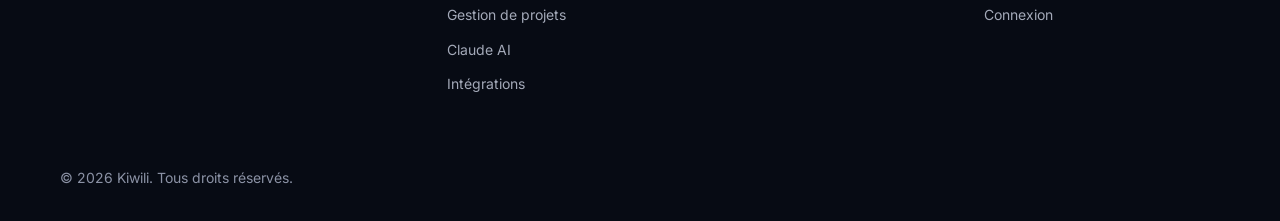
==== commit abc57ecc: "v2: more professional photos, drop connect block, reword Claude section title Co-Authored-By: Claude" ====
--- a/index.html
+++ b/index.html
@@ -19,7 +19,7 @@
 <header class="nav"><div class="container nav-inner">
   <a class="logo" href="#" aria-label="Kiwili"><img class="l-dark" src="assets/logo-light.png" alt="Kiwili" width="120" height="40"><img class="l-light" src="assets/logo-dark.png" alt="" width="120" height="40"></a>
   <nav class="nav-links" aria-label="Principal">
-    <div class="dd"><button class="dd-btn" type="button" aria-expanded="false" aria-controls="dd-feat">Fonctionnalités<svg class="chev" viewBox="0 0 24 24" aria-hidden="true"><path d="M6 9l6 6 6-6"/></svg></button><div class="dd-panel" id="dd-feat" hidden><a href="#fonctionnalites">Comptabilité</a><a href="#fonctionnalites">Devis</a><a href="#fonctionnalites">Facturation</a><a href="#fonctionnalites">Bons de commande</a><a href="#fonctionnalites">Dépenses</a><a href="#fonctionnalites">Suivi du temps</a><a href="#solutions">Gestion de projets</a><a href="#solutions">Planification des ressources</a><a href="#solutions">Budgétisation</a><a href="#ia">Connexion Claude AI</a><a href="#integrations">Intégrations</a></div></div><a href="#solutions">Solutions</a><a href="#ressources">Ressources</a><a href="#tarifs">Tarifs</a>
+    <div class="dd"><button class="dd-btn" type="button" aria-expanded="false" aria-controls="dd-feat">Fonctionnalités<svg class="chev" viewBox="0 0 24 24" aria-hidden="true"><path d="M6 9l6 6 6-6"/></svg></button><div class="dd-panel" id="dd-feat" hidden><a href="#fonctionnalites">Comptabilité</a><a href="#fonctionnalites">Devis</a><a href="#fonctionnalites">Facturation</a><a href="#fonctionnalites">Bons de commande</a><a href="#fonctionnalites">Dépenses</a><a href="#fonctionnalites">Suivi du temps</a><a href="#solutions">Gestion de projets</a><a href="#solutions">Planification des ressources</a><a href="#solutions">Budgétisation</a><a href="#ia">Claude AI</a><a href="#integrations">Intégrations</a></div></div><a href="#solutions">Solutions</a><a href="#ressources">Ressources</a><a href="#tarifs">Tarifs</a>
   </nav>
   <div class="nav-actions"><button class="theme-toggle" type="button" id="theme-toggle" aria-label="Changer de thème"><svg class="sun" viewBox="0 0 24 24"><circle cx="12" cy="12" r="4"/><path d="M12 2v2m0 16v2M4.9 4.9l1.4 1.4m11.4 11.4 1.4 1.4M2 12h2m16 0h2M4.9 19.1l1.4-1.4M17.7 6.3l1.4-1.4"/></svg><svg class="moon" viewBox="0 0 24 24"><path d="M20 14.5A8 8 0 0 1 9.5 4 8 8 0 1 0 20 14.5z"/></svg></button><a class="login" href="#">Connexion</a><a class="btn btn-ghost btn-sm" href="#demo" data-open="demo">Démonstration</a><button class="menu-btn" type="button" id="menu-btn" aria-expanded="false" aria-controls="mobile-menu" aria-label="Menu"><i></i><i></i></button></div>
 </div><div class="mobile-menu" id="mobile-menu" hidden><div class="container"><a href="#fonctionnalites">Fonctionnalités</a><a href="#ia">Claude AI</a><a href="#integrations">Intégrations</a><a href="#solutions">Solutions</a><a href="#ressources">Ressources</a><a href="#tarifs">Tarifs</a><a href="#">Connexion</a><a class="btn btn-accent" href="#essai" data-open="trial">Essai gratuit</a></div></div>
@@ -158,7 +158,7 @@
   <div class="marquee"><ul class="track"><li>The Next Web</li><li>TechCrunch</li><li>La Presse</li><li>bdc</li><li>Les Affaires</li><li>Chef d'entreprise</li><li>Branchez-vous</li><li>Techvibes</li></ul><ul class="track" aria-hidden="true"><li>The Next Web</li><li>TechCrunch</li><li>La Presse</li><li>bdc</li><li>Les Affaires</li><li>Chef d'entreprise</li><li>Branchez-vous</li><li>Techvibes</li></ul></div>
 </div></section>
 
-<section class="faces" aria-label="Kiwili au quotidien"><div class="container"><div class="faces-grid"><figure class="face reveal"><img src="assets/photos/work-laptop.webp" alt="Une femme prend des notes en souriant, devant son ordinateur portable" width="1000" height="1300" decoding="async" loading="lazy"><figcaption>Un devis qui devient une facture.</figcaption></figure><figure class="face reveal"><img src="assets/photos/owner-blazer.webp" alt="Une femme souriante en veston rayé" width="1000" height="1300" decoding="async" loading="lazy"><figcaption>Les heures alimentent le budget.</figcaption></figure><figure class="face reveal"><img src="assets/photos/pro-smile.webp" alt="Un homme souriant à l'air confiant" width="1000" height="1300" decoding="async" loading="lazy"><figcaption>Rien à ressaisir.</figcaption></figure></div></div></section>
+<section class="faces" aria-label="Kiwili au quotidien"><div class="container"><div class="faces-grid"><figure class="face reveal"><img src="assets/photos/pro-blazer.webp" alt="Une professionnelle en veston gris, souriante, devant un mur orangé" width="1000" height="1300" decoding="async" loading="lazy"><figcaption>Un devis qui devient une facture.</figcaption></figure><figure class="face reveal"><img src="assets/photos/pro-colleagues.webp" alt="Deux collègues en chemise et veston discutent devant un ordinateur portable" width="1000" height="1300" decoding="async" loading="lazy"><figcaption>Les heures alimentent le budget.</figcaption></figure><figure class="face reveal"><img src="assets/photos/pro-blue.webp" alt="Une professionnelle souriante, à lunettes, assise au bureau" width="1000" height="1300" decoding="async" loading="lazy"><figcaption>Rien à ressaisir.</figcaption></figure></div></div></section>
 
 <section class="sec" id="fonctionnalites"><div class="container">
   <div class="sec-head reveal"><span class="eyebrow">Nos fonctionnalités</span><h2>Découvrez comment améliorer votre gestion</h2></div>
@@ -173,7 +173,7 @@
 </div></section>
 
 <section class="sec ai on-dark" id="ia"><div class="container">
-  <div class="ai-head reveal"><span class="new">Nouveau</span><h2>Demandez à Claude. Il lit votre compte Kiwili.</h2><p class="lead">Posez vos questions en français courant : factures en retard, heures à facturer, état des résultats. Claude cherche la réponse dans votre compte. Les chiffres sont calculés par Kiwili, Claude ne les estime pas.</p></div>
+  <div class="ai-head reveal"><span class="new">Nouveau</span><h2>Posez vos questions en français. Claude vous répond.</h2><p class="lead">Factures en retard, heures à facturer, état des résultats : demandez-le simplement à Claude, comme à un collègue. Rien n'est créé ni modifié sans votre confirmation.</p></div>
   <div class="ai-grid">
     <div class="ai-side reveal">
       <div class="prompts" role="tablist" aria-label="Exemples de demandes">
@@ -191,13 +191,6 @@
       <div class="chat-bar"><span class="chat-title">Claude</span><span class="chat-conn"><svg viewBox="0 0 24 24" aria-hidden="true"><rect x="5" y="11" width="14" height="9" rx="2"/><path d="M8 11V8a4 4 0 0 1 8 0v3"/></svg>Kiwili connecté</span></div>
       <div class="chat-body" id="chat-body" aria-live="polite"></div>
       <p class="chat-note">Données d'exemple, à titre d'illustration.</p>
-    </div>
-  </div>
-  <div class="connect reveal">
-    <div class="connect-copy"><h3>Se connecter à Claude</h3><ol><li>Dans Claude, ouvrez <b>Paramètres › Connecteurs</b>.</li><li>Choisissez <b>Kiwili</b>, ou ajoutez un connecteur personnalisé avec l'adresse ci-contre.</li><li>Entrez votre courriel et votre mot de passe Kiwili sur la page de connexion de Kiwili.</li><li>Vérifiez les accès demandés et autorisez-les.</li></ol><p class="fine">Tous les plans Kiwili incluent l'accès à l'API, y compris l'essai gratuit. Les conditions des connecteurs dans Claude dépendent de votre abonnement Claude.</p></div>
-    <div class="connect-code">
-      <div class="code-row"><span class="code-label">Adresse du connecteur</span><div class="copyline"><code id="mcp-url">https://mcp.kiwili.com/mcp</code><button class="copy" type="button" data-copy="mcp-url">Copier</button></div></div>
-      <div class="code-row"><span class="code-label">Avec Claude Code</span><div class="copyline"><code id="mcp-cmd">claude mcp add --transport http kiwili https://mcp.kiwili.com/mcp</code><button class="copy" type="button" data-copy="mcp-cmd">Copier</button></div></div>
     </div>
   </div>
 </div></section>
@@ -345,7 +338,7 @@
 <footer class="foot on-dark"><div class="container">
   <div class="foot-grid">
     <div><a class="logo" href="#" aria-label="Kiwili"><img class="l-dark" src="assets/logo-light.png" alt="Kiwili" width="120" height="40"><img class="l-light" src="assets/logo-dark.png" alt="" width="120" height="40"></a><p style="margin-top:var(--s-4);max-width:260px">Le logiciel de gestion québécois pour les entreprises de services.</p></div>
-    <div><h6>Produit</h6><ul><li><a href="#">Comptabilité</a></li><li><a href="#">Devis</a></li><li><a href="#">Facturation</a></li><li><a href="#">Gestion de projets</a></li><li><a href="#ia">Connexion Claude AI</a></li><li><a href="#integrations">Intégrations</a></li></ul></div>
+    <div><h6>Produit</h6><ul><li><a href="#">Comptabilité</a></li><li><a href="#">Devis</a></li><li><a href="#">Facturation</a></li><li><a href="#">Gestion de projets</a></li><li><a href="#ia">Claude AI</a></li><li><a href="#integrations">Intégrations</a></li></ul></div>
     <div><h6>Ressources</h6><ul><li><a href="#">Blogue</a></li><li><a href="#">Centre d'aide</a></li><li><a href="#">Tarifs</a></li></ul></div>
     <div><h6>Entreprise</h6><ul><li><a href="#">À propos</a></li><li><a href="#">Nous joindre</a></li><li><a href="design-system.html">Système de design</a></li><li><a href="#">Connexion</a></li></ul></div>
   </div>
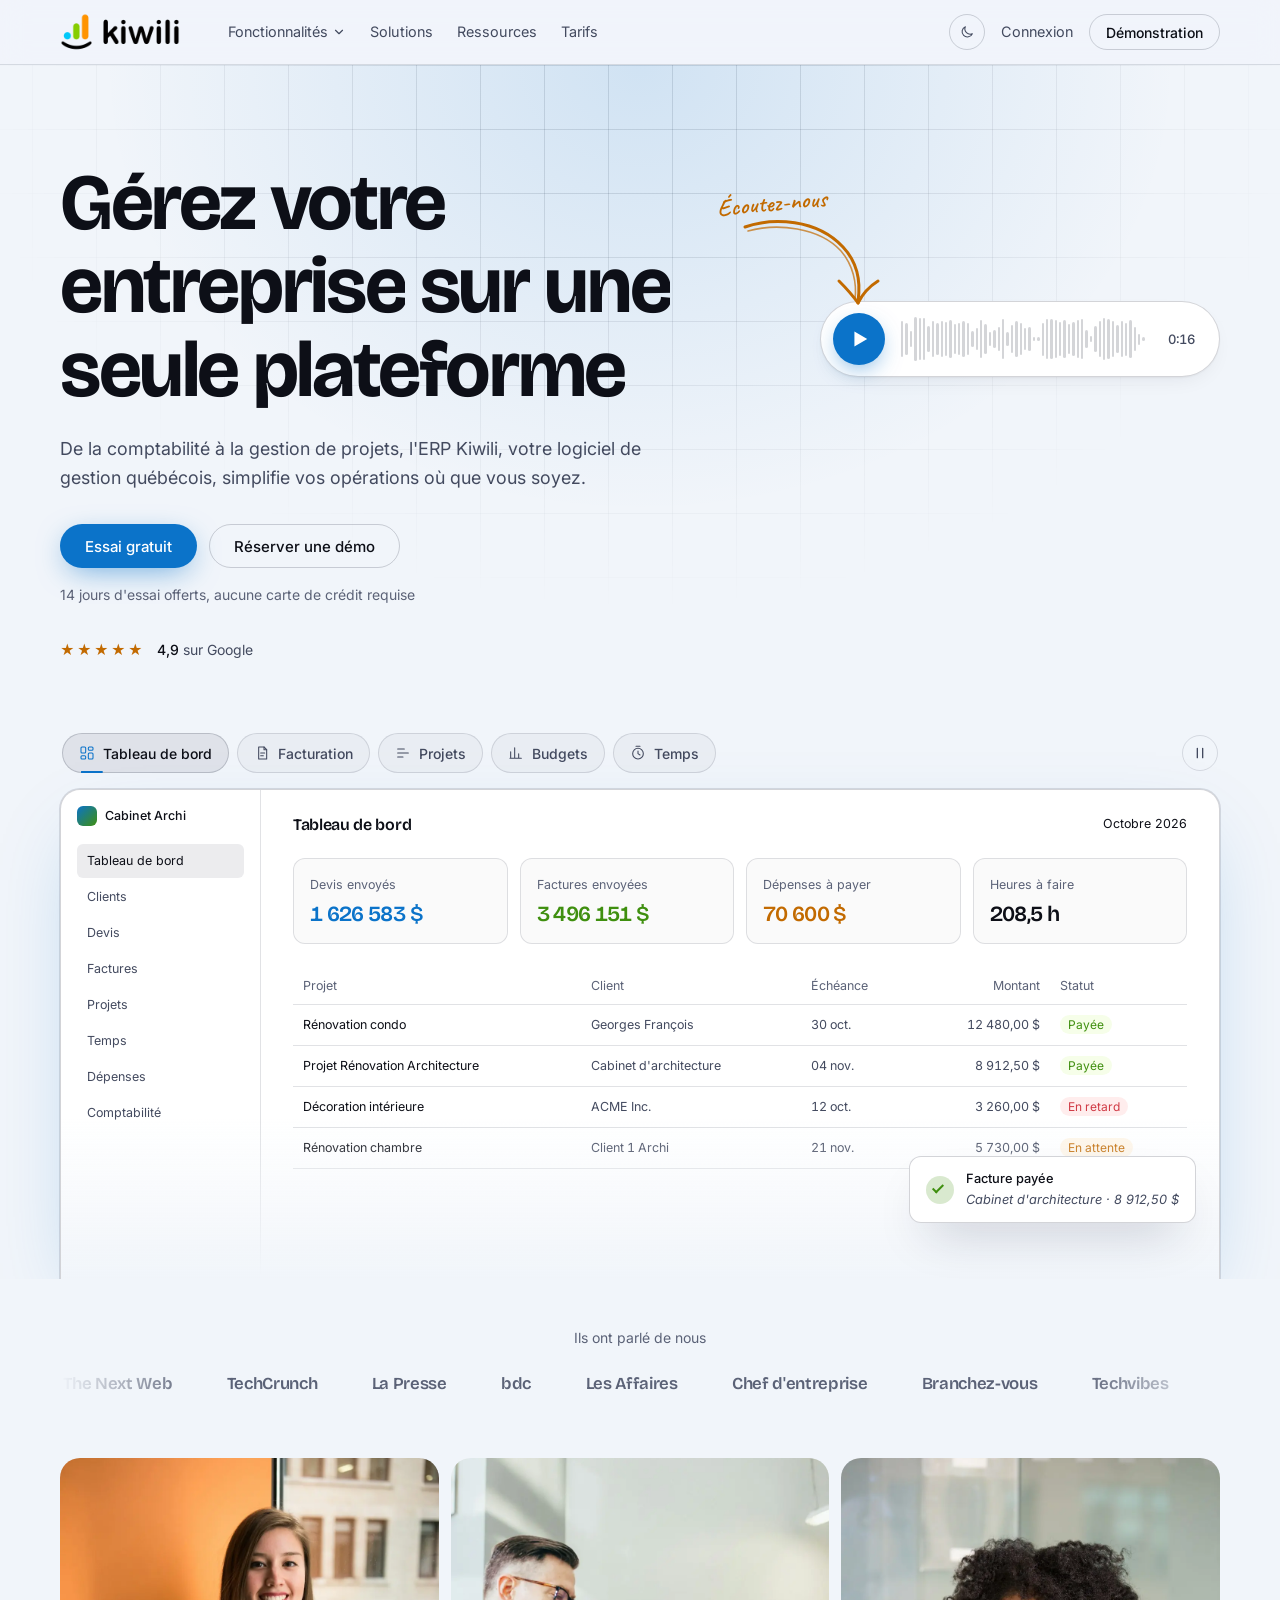
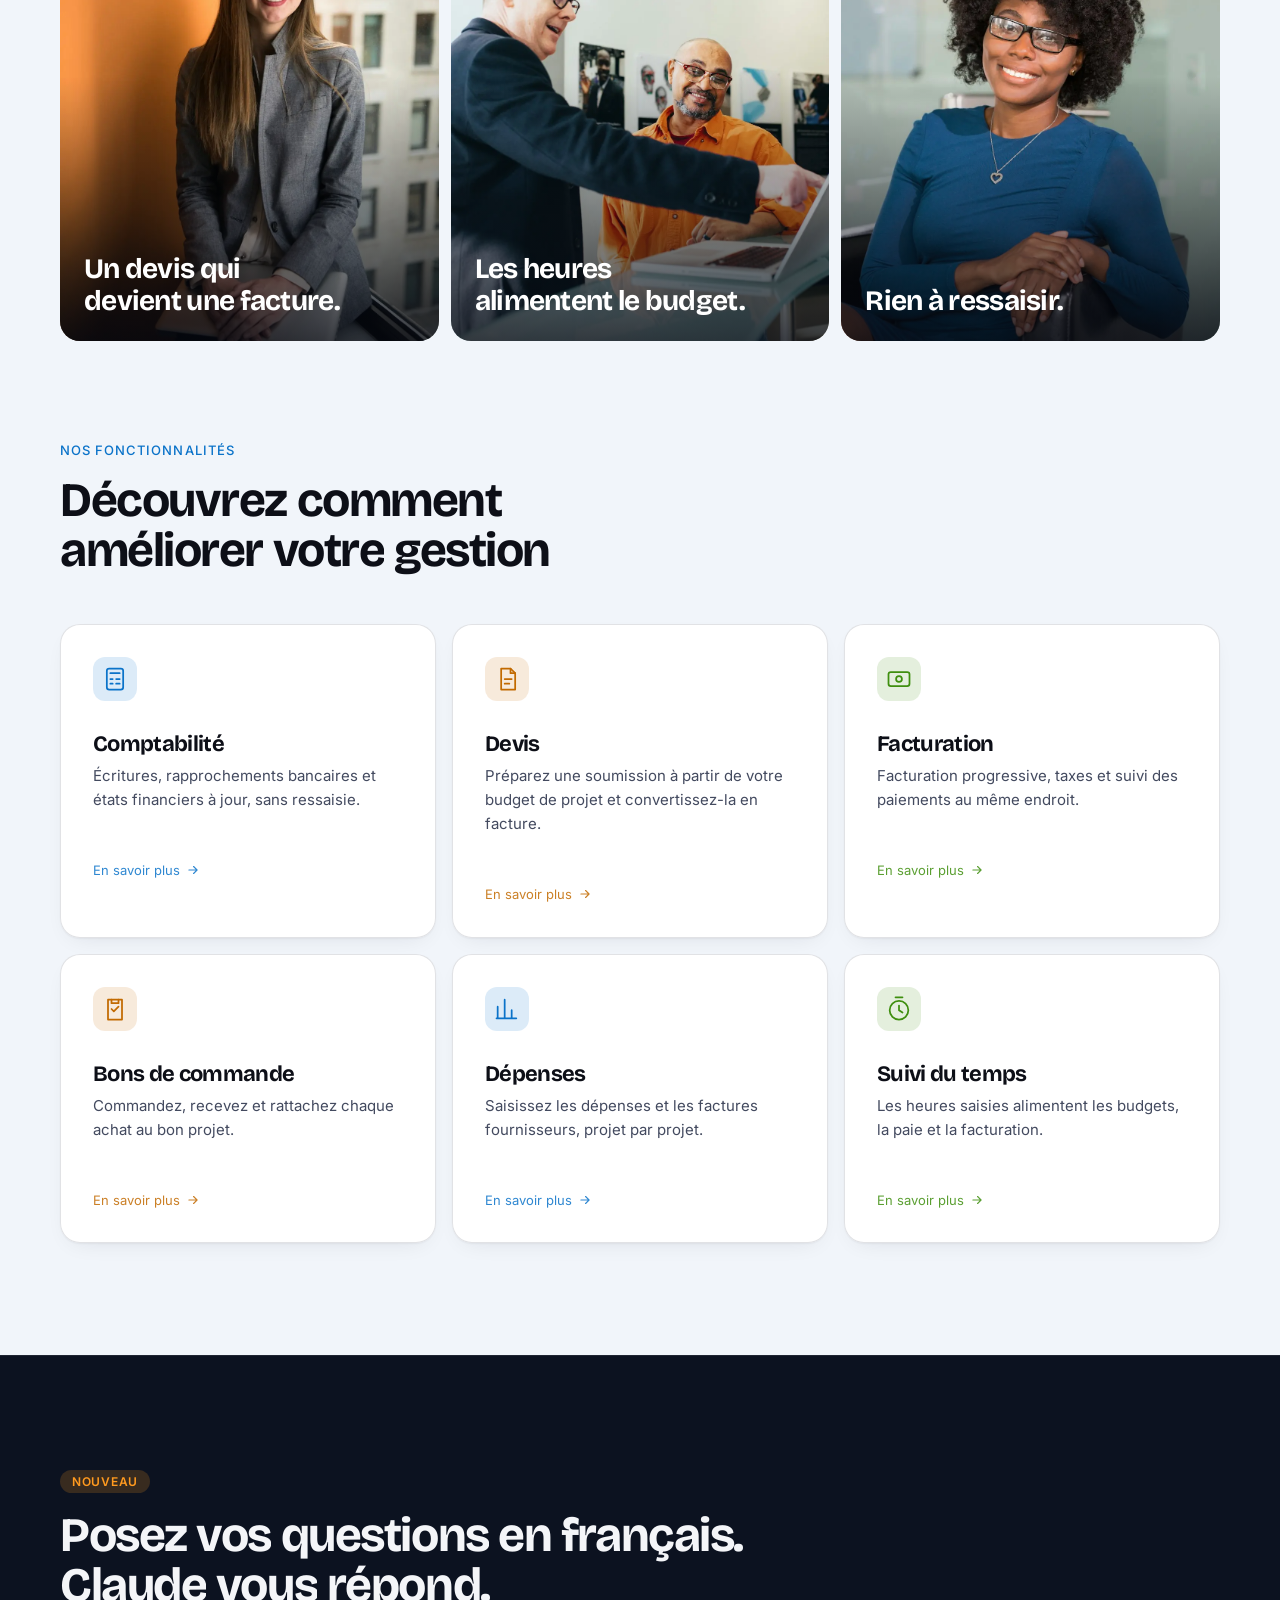
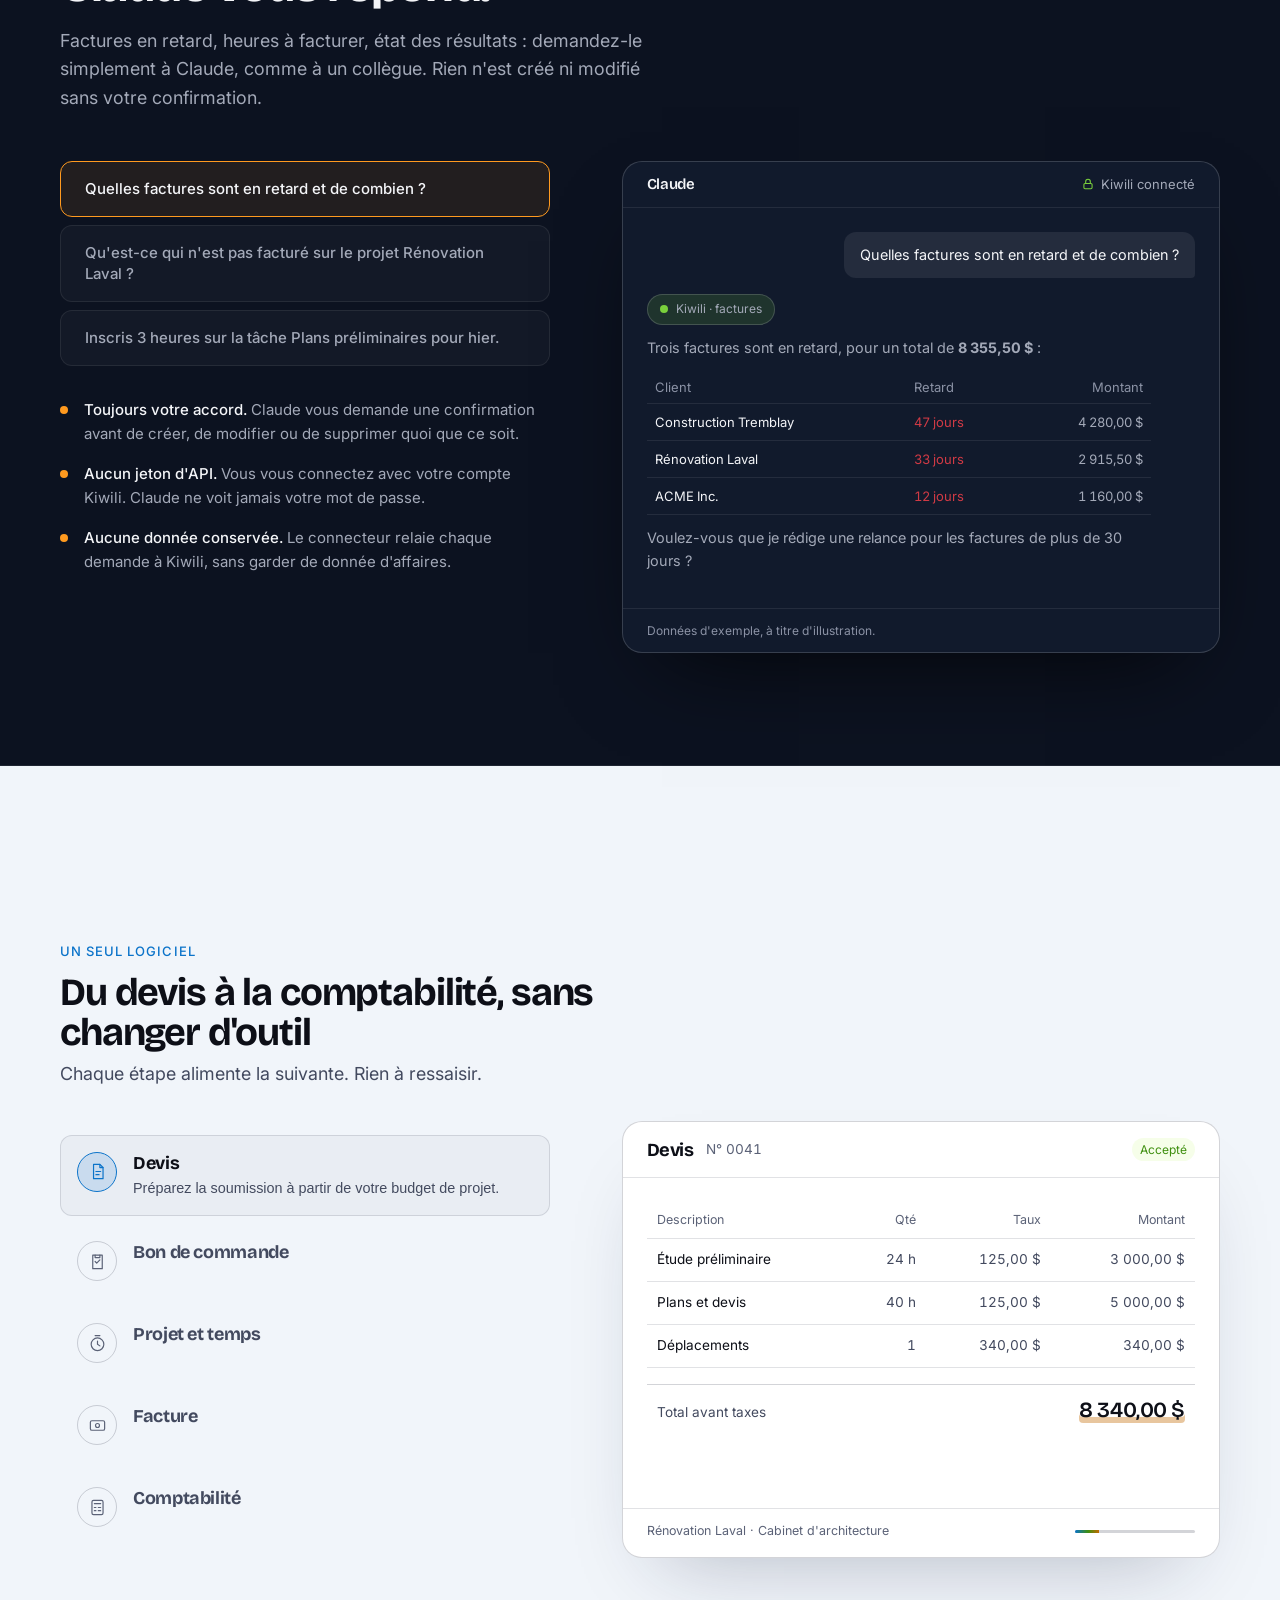
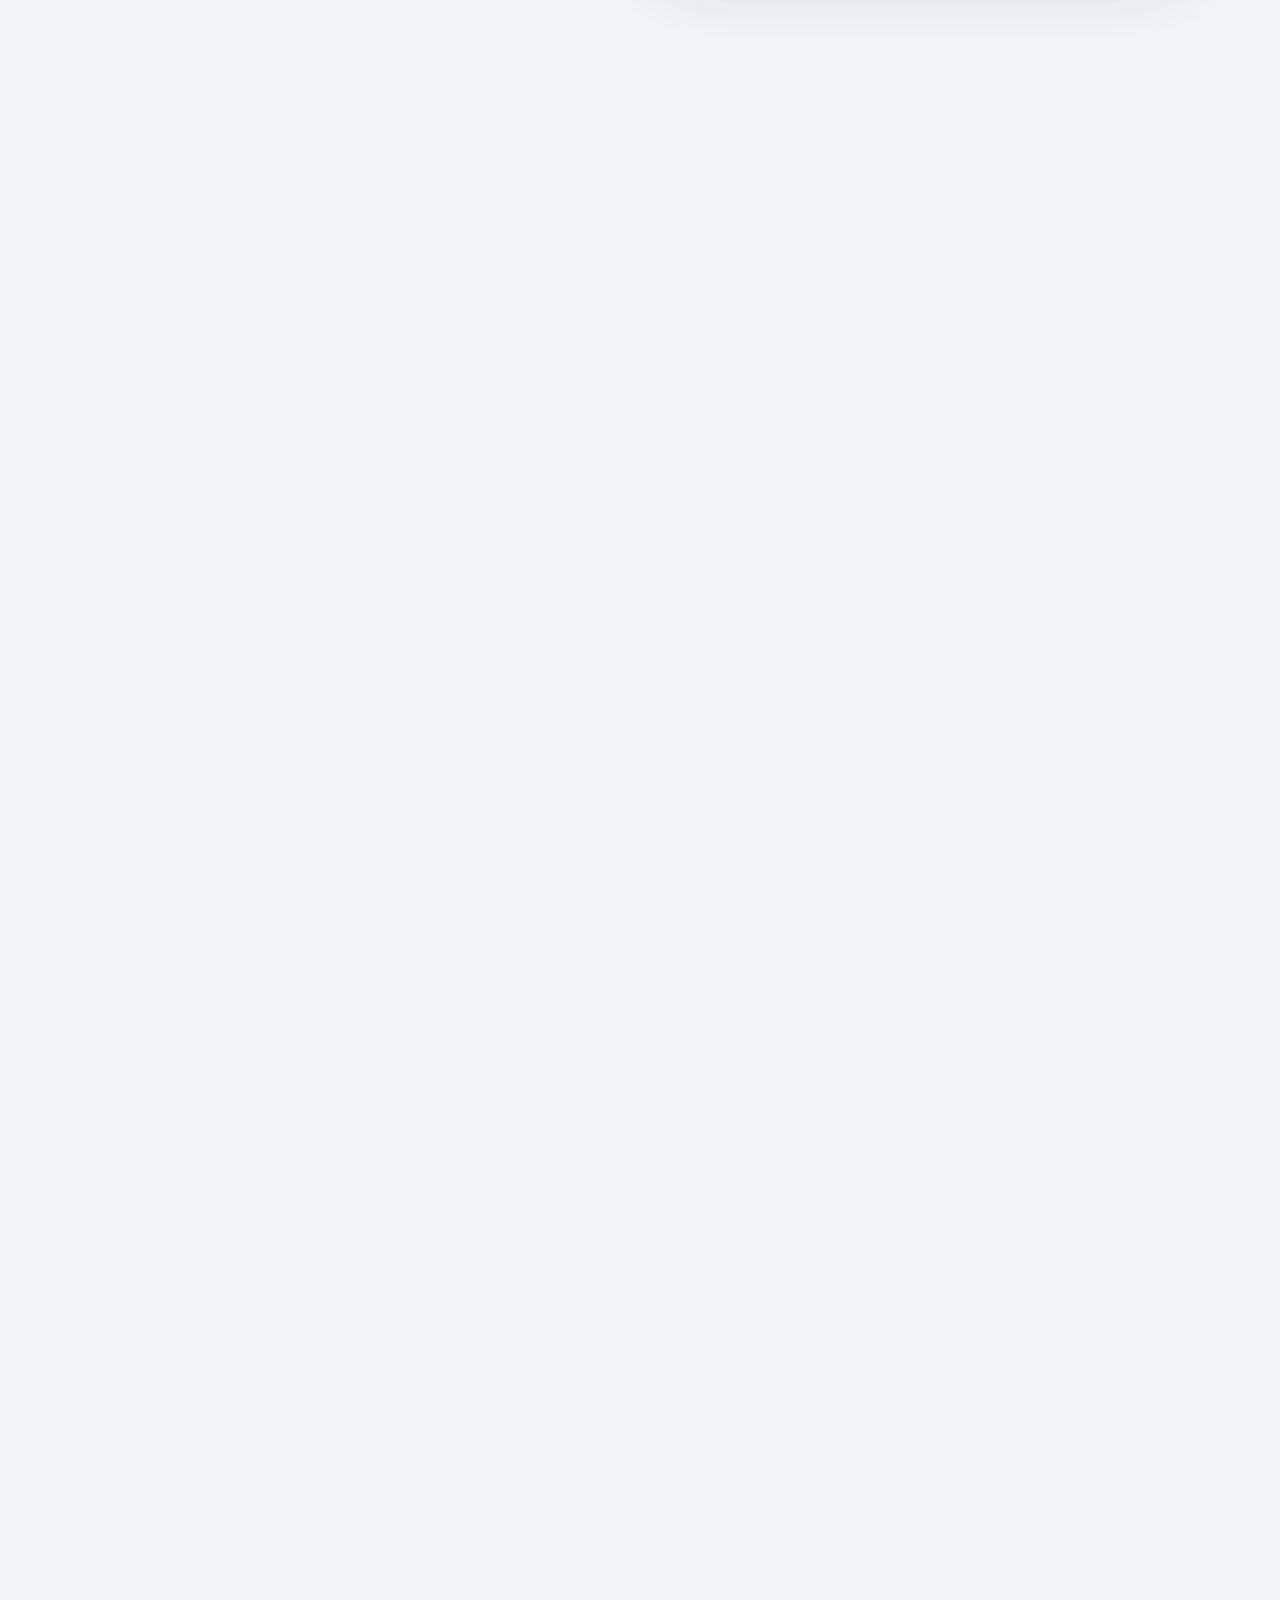
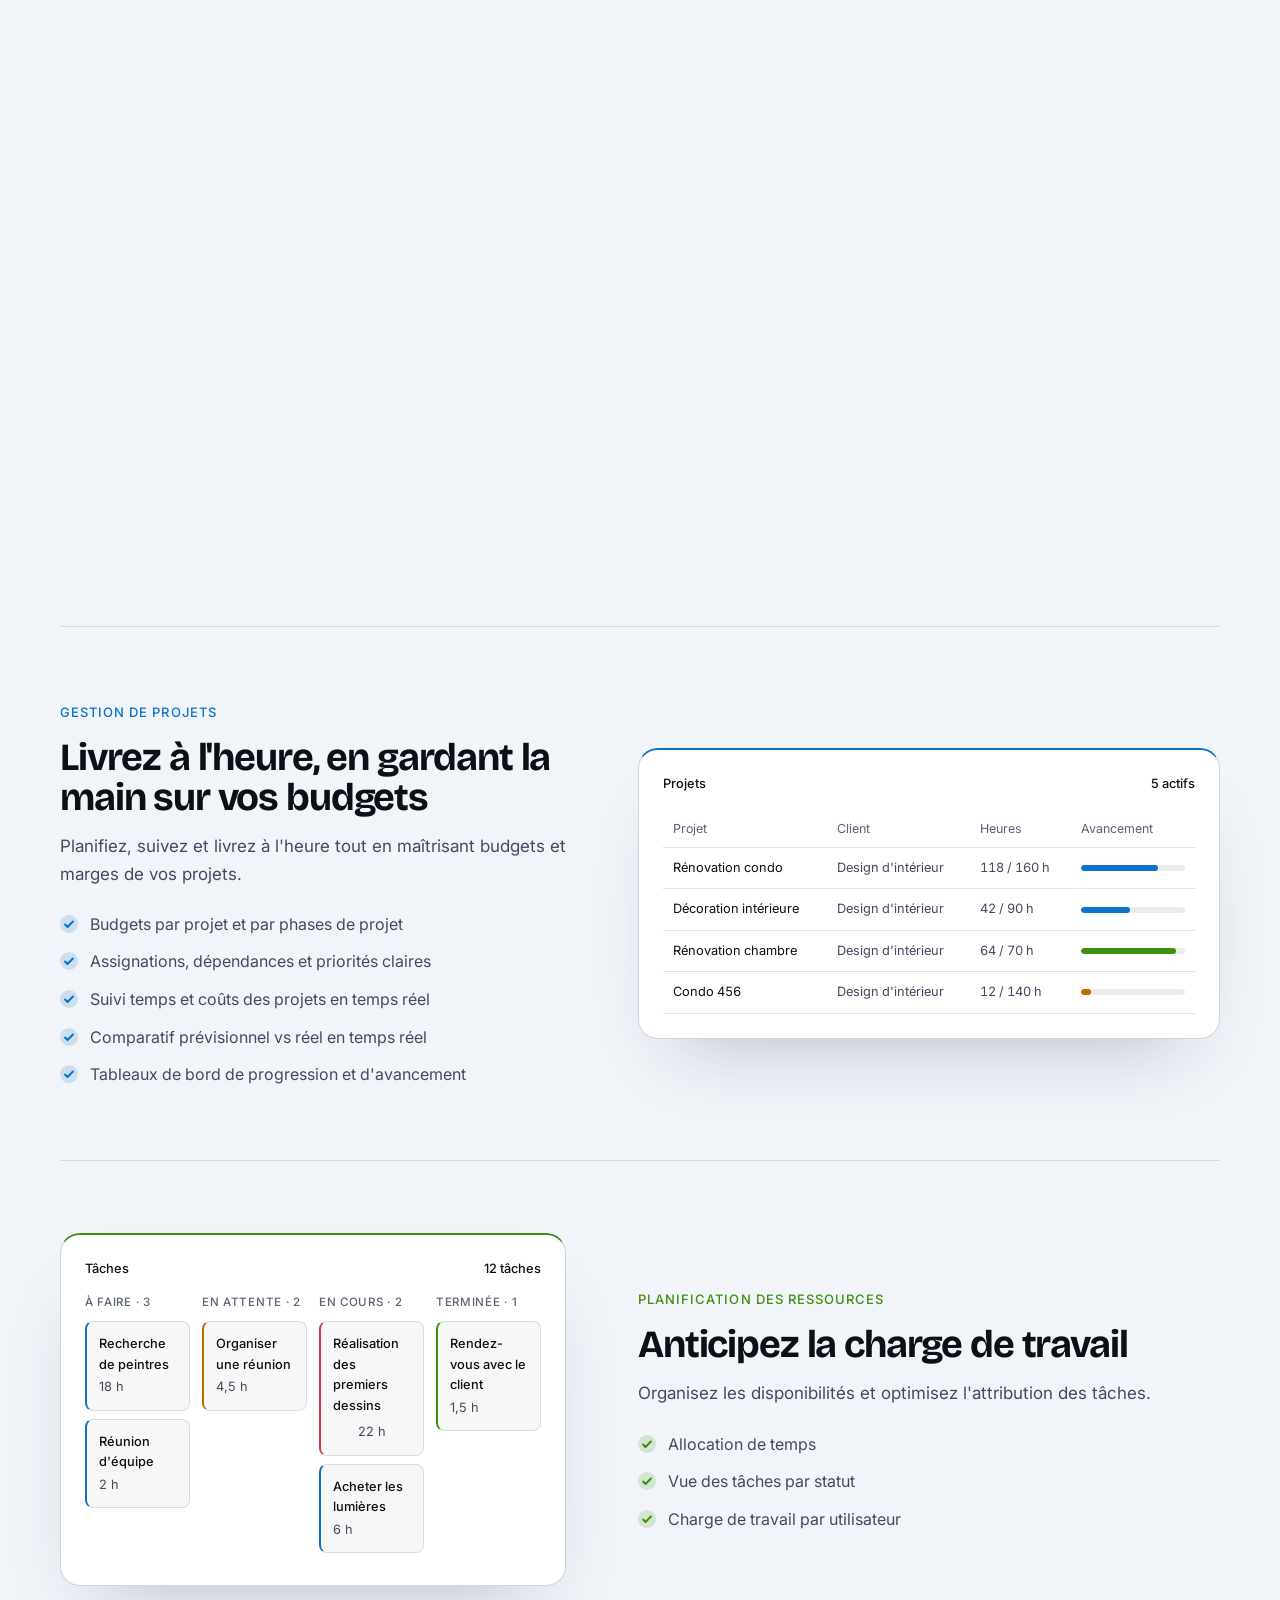
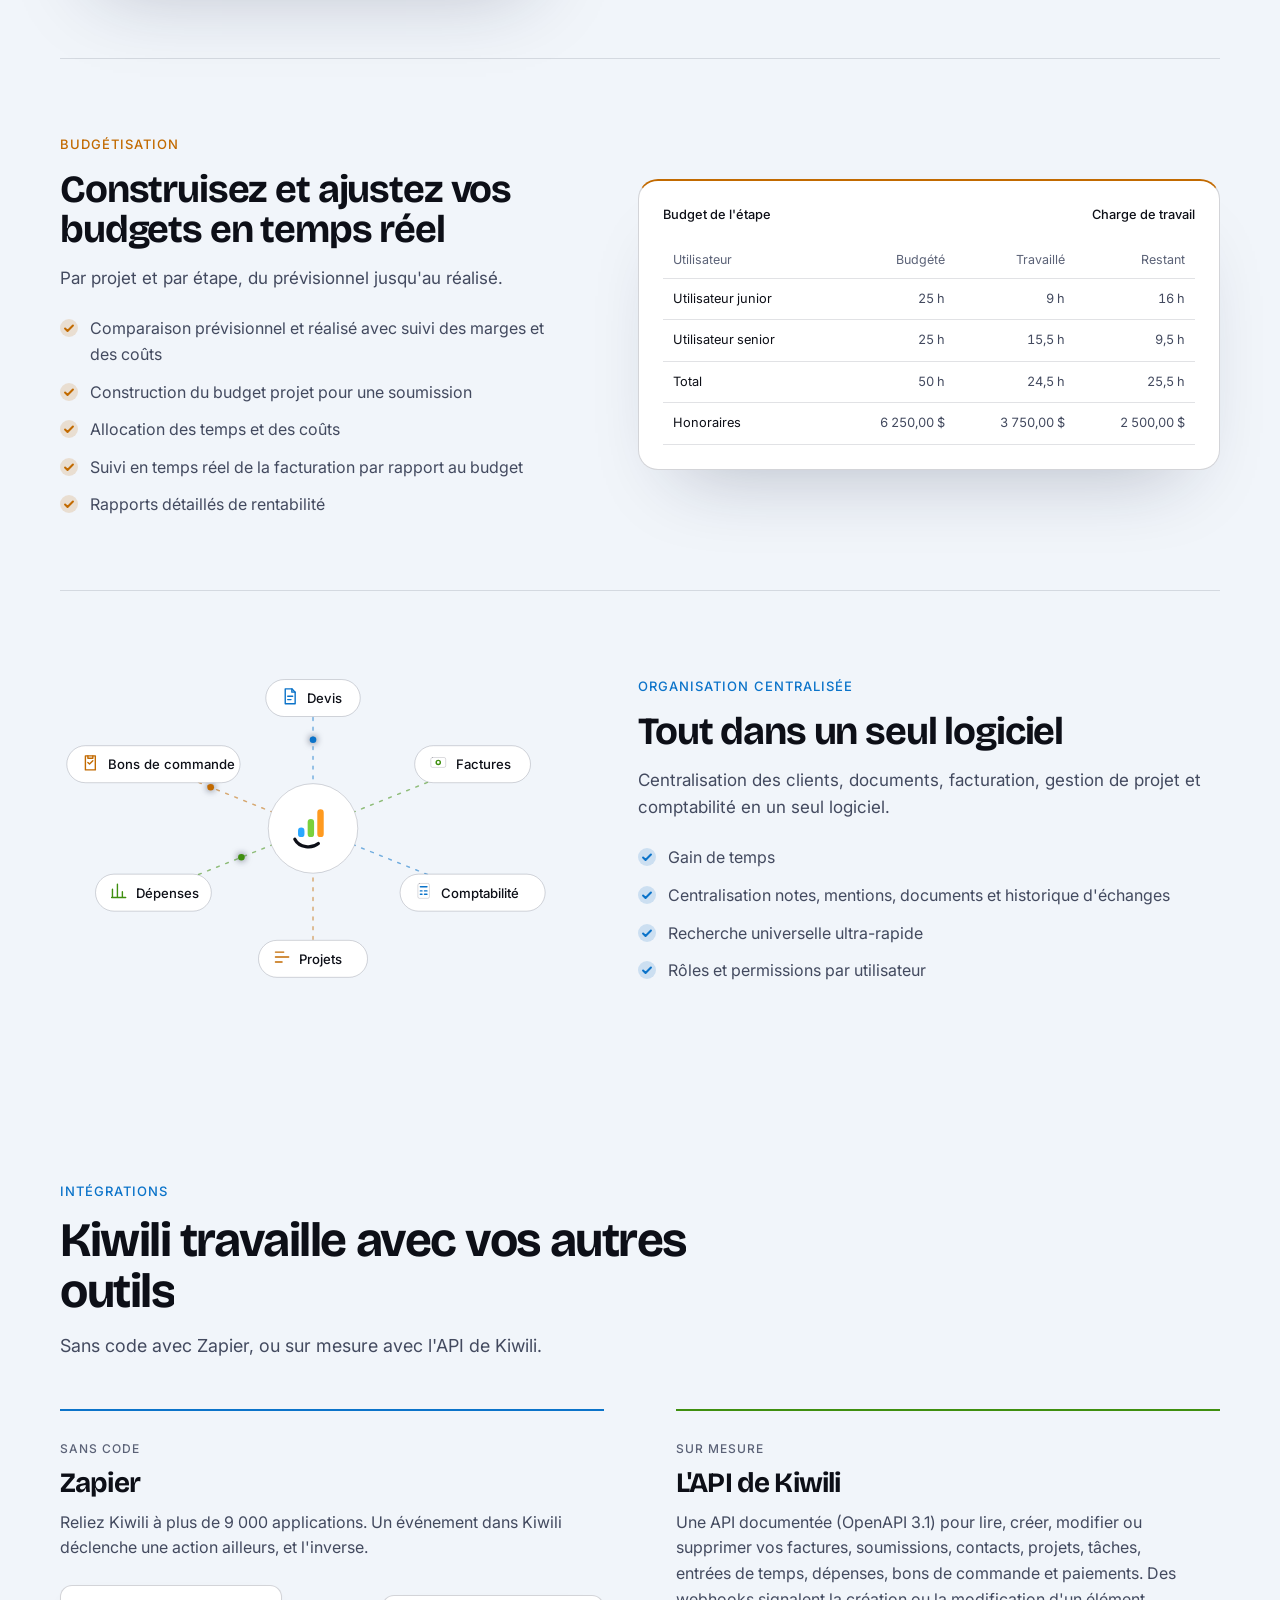
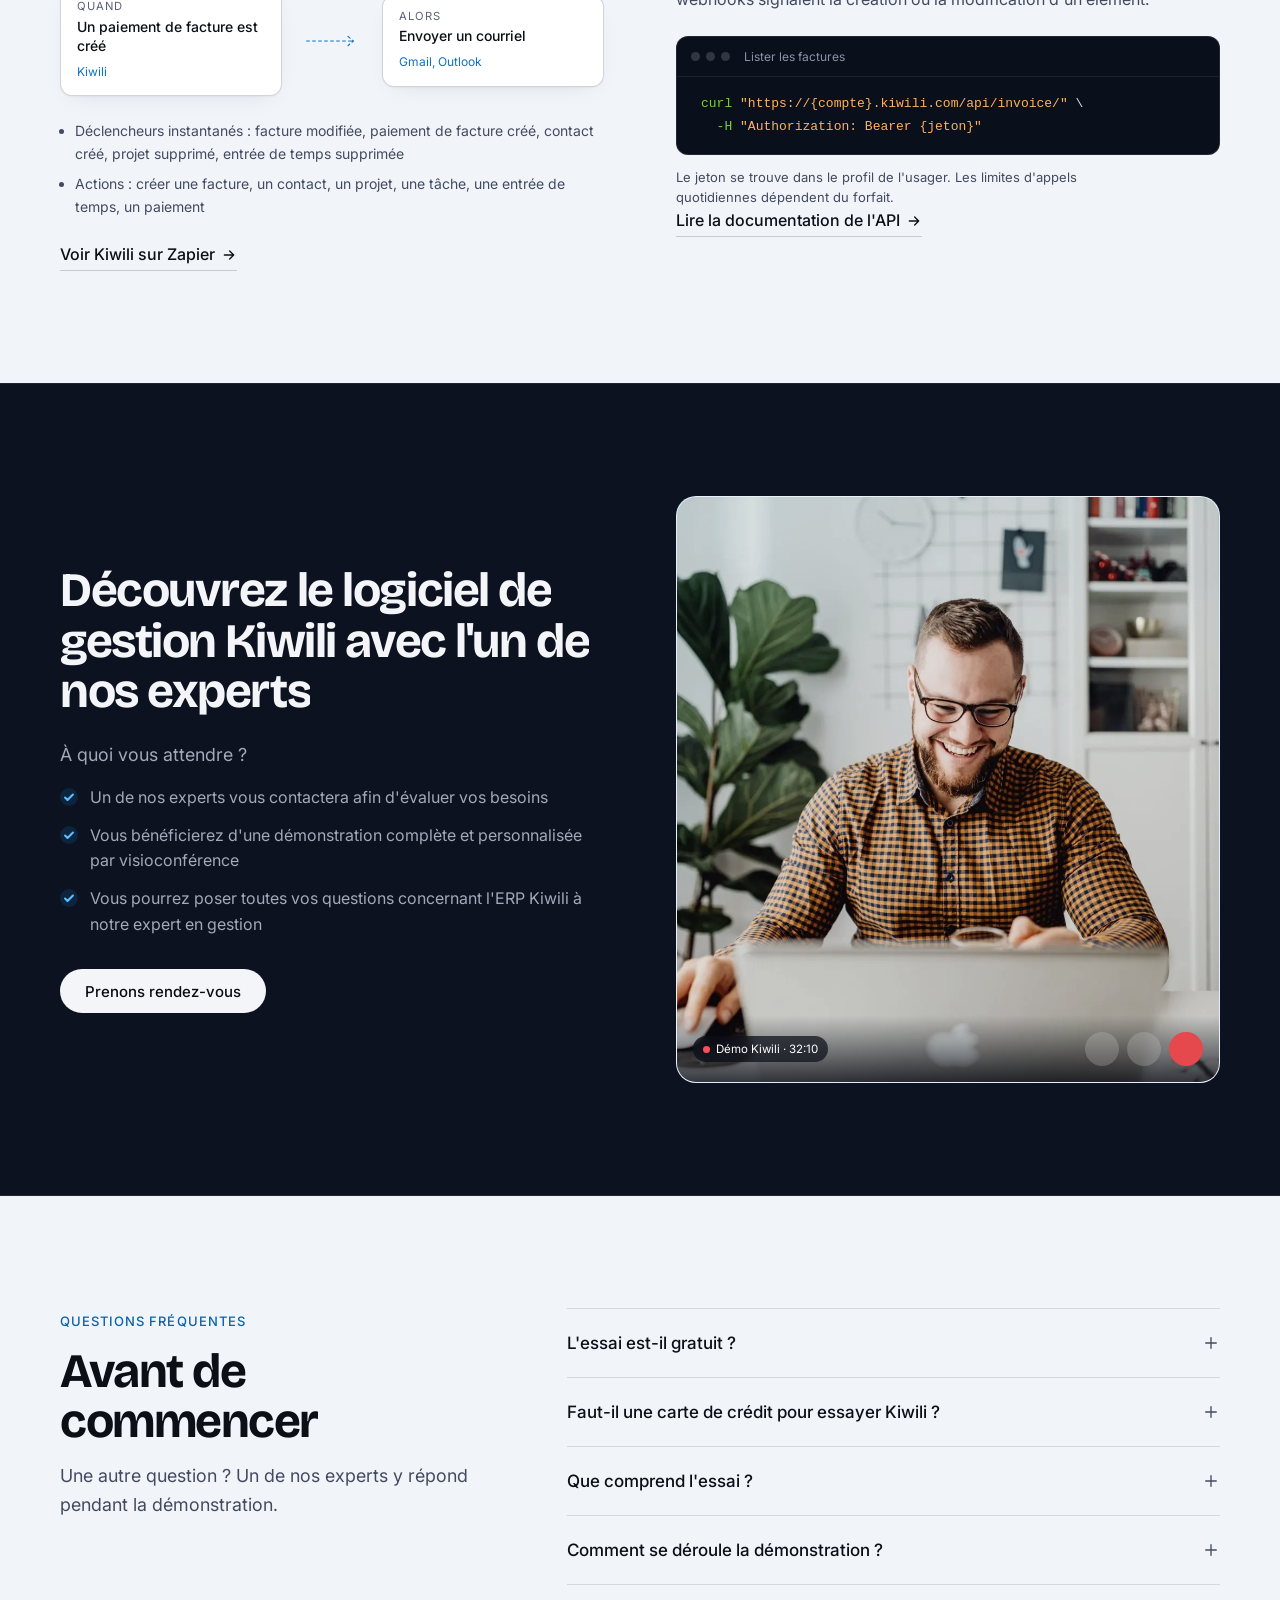
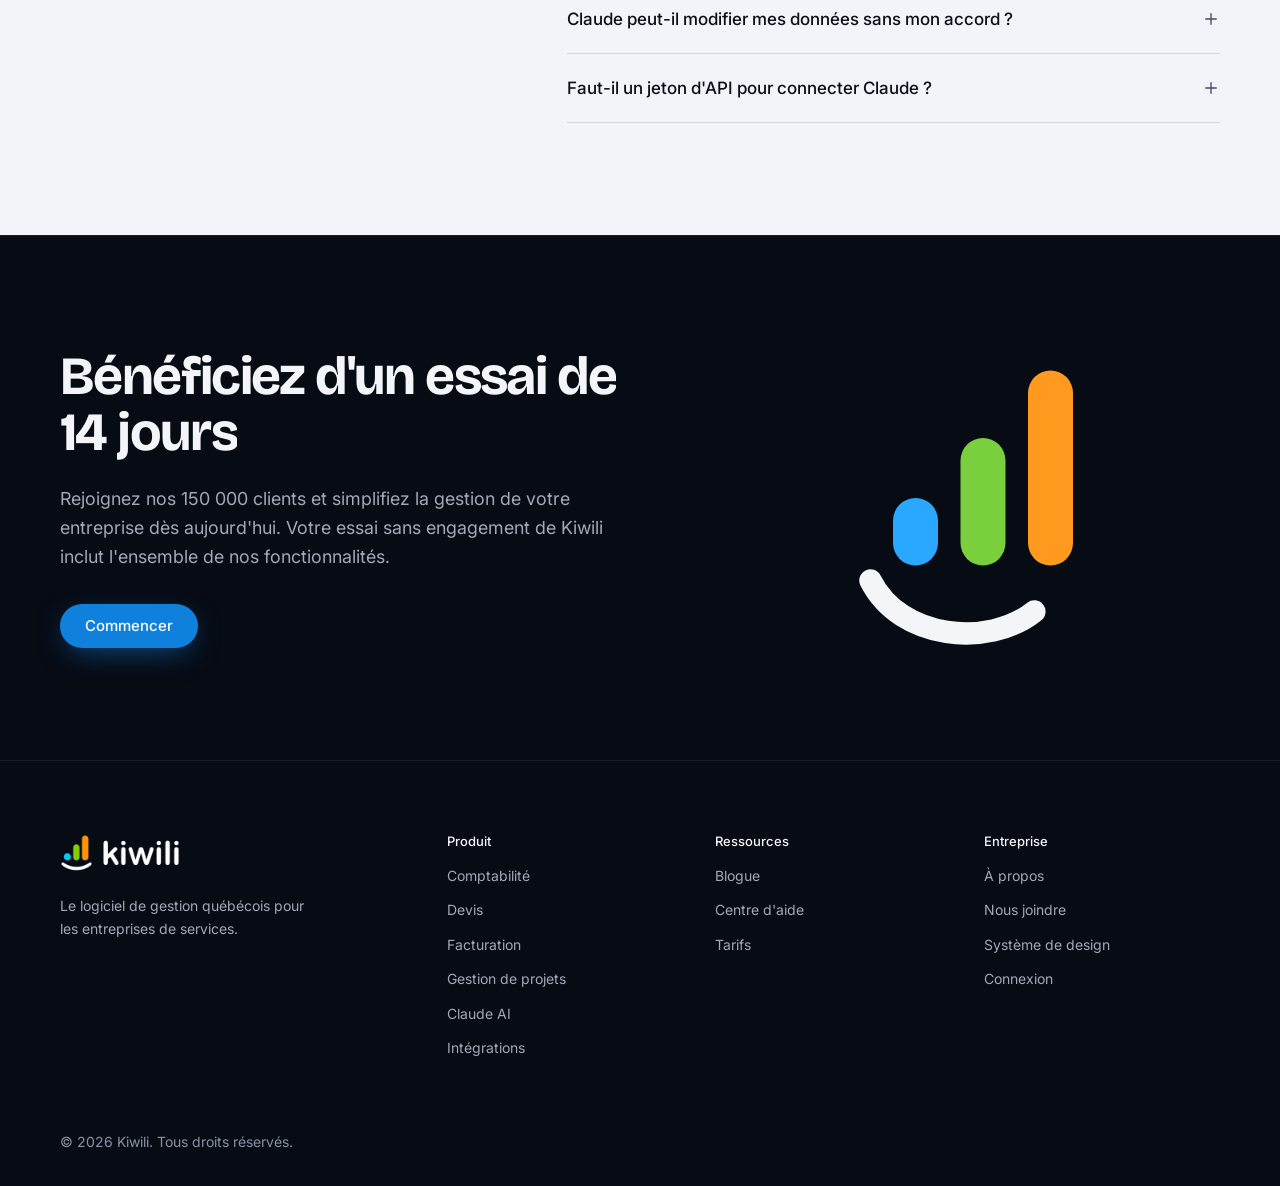
==== commit e121b6fe: "v2 motion: scroll-driven document story, headline reveals, counters, packets, zap flow, smooth FAQ C" ====
--- a/index.html
+++ b/index.html
@@ -47,7 +47,7 @@
     <p class="lead">De la comptabilité à la gestion de projets, l'ERP Kiwili, votre logiciel de gestion québécois, simplifie vos opérations où que vous soyez.</p>
     <div class="hero-cta"><a class="btn btn-accent" href="#essai" data-open="trial">Essai gratuit</a><a class="btn btn-ghost" href="#demo" data-open="demo">Réserver une démo</a></div>
     <p class="hero-note">14 jours d'essai offerts, aucune carte de crédit requise</p>
-    <div class="rating"><span class="stars" aria-hidden="true">★★★★★</span><span><b>4,9</b> sur Google</span></div>
+    <div class="rating"><span class="stars" aria-hidden="true">★★★★★</span><span><b data-count="4.9" data-dec="1">4,9</b> sur Google</span></div>
   </div>
 
   <div class="viewer" id="viewer">
@@ -195,10 +195,23 @@
   </div>
 </div></section>
 
-<section class="sec flow" id="parcours"><div class="container">
-  <div class="sec-head reveal"><span class="eyebrow">Un seul logiciel</span><h2>Du devis à la comptabilité, sans changer d'outil</h2><p class="lead">Chaque étape alimente la suivante. Rien à ressaisir.</p></div>
-  <ol class="steps" id="steps"><li class="rail" aria-hidden="true"><i id="rail-fill"></i></li><li class="step c-blue"><span class="dot"><svg viewBox="0 0 24 24" aria-hidden="true"><path d="M7 3h8l4 4v14H7z"/><path d="M15 3v4h4M10 12h6M10 16h4"/></svg></span><h3>Devis</h3><p>Préparez la soumission à partir de votre budget de projet.</p></li><li class="step c-orange"><span class="dot"><svg viewBox="0 0 24 24" aria-hidden="true"><path d="M6 4h12v17H6z"/><path d="M9 4v3h6V4M9 12l2 2 4-4"/></svg></span><h3>Bon de commande</h3><p>Commandez ce qu'il faut, rattaché au bon projet.</p></li><li class="step c-green"><span class="dot"><svg viewBox="0 0 24 24" aria-hidden="true"><circle cx="12" cy="13" r="8"/><path d="M12 9v4l3 2M9 2h6"/></svg></span><h3>Projet et temps</h3><p>Suivez les heures, les coûts et l'avancement en temps réel.</p></li><li class="step c-blue"><span class="dot"><svg viewBox="0 0 24 24" aria-hidden="true"><rect x="3" y="6" width="18" height="12" rx="2"/><circle cx="12" cy="12" r="2.5"/></svg></span><h3>Facture</h3><p>Facturation progressive avec les taxes calculées.</p></li><li class="step c-green"><span class="dot"><svg viewBox="0 0 24 24" aria-hidden="true"><rect x="5" y="3" width="14" height="18" rx="2"/><path d="M8 7h8M8 12h2m3 0h3M8 16h2m3 0h3"/></svg></span><h3>Comptabilité</h3><p>Paiements et écritures au même endroit, sans ressaisie.</p></li></ol>
-</div></section>
+<section class="sec flow" id="parcours"><div class="story" id="story">
+  <div class="story-pin"><div class="story-inner"><div class="sec-head reveal"><span class="eyebrow">Un seul logiciel</span><h2>Du devis à la comptabilité, sans changer d'outil</h2><p class="lead">Chaque étape alimente la suivante. Rien à ressaisir.</p></div>
+  <div class="story-grid">
+    <ol class="story-steps" role="tablist" aria-label="Du devis à la comptabilité"><li><button class="sbtn c-blue on" type="button" role="tab" data-i="0" aria-selected="true"><span class="sico"><svg viewBox="0 0 24 24" aria-hidden="true"><path d="M7 3h8l4 4v14H7z"/><path d="M15 3v4h4M10 12h6M10 16h4"/></svg></span><span class="stxt"><b>Devis</b><small>Préparez la soumission à partir de votre budget de projet.</small></span></button></li><li><button class="sbtn c-orange" type="button" role="tab" data-i="1" aria-selected="false"><span class="sico"><svg viewBox="0 0 24 24" aria-hidden="true"><path d="M6 4h12v17H6z"/><path d="M9 4v3h6V4M9 12l2 2 4-4"/></svg></span><span class="stxt"><b>Bon de commande</b><small>Commandez ce qu'il faut, rattaché au bon projet.</small></span></button></li><li><button class="sbtn c-green" type="button" role="tab" data-i="2" aria-selected="false"><span class="sico"><svg viewBox="0 0 24 24" aria-hidden="true"><circle cx="12" cy="13" r="8"/><path d="M12 9v4l3 2M9 2h6"/></svg></span><span class="stxt"><b>Projet et temps</b><small>Suivez les heures, les coûts et l'avancement en temps réel.</small></span></button></li><li><button class="sbtn c-blue" type="button" role="tab" data-i="3" aria-selected="false"><span class="sico"><svg viewBox="0 0 24 24" aria-hidden="true"><rect x="3" y="6" width="18" height="12" rx="2"/><circle cx="12" cy="12" r="2.5"/></svg></span><span class="stxt"><b>Facture</b><small>Facturation progressive avec les taxes calculées.</small></span></button></li><li><button class="sbtn c-green" type="button" role="tab" data-i="4" aria-selected="false"><span class="sico"><svg viewBox="0 0 24 24" aria-hidden="true"><rect x="5" y="3" width="14" height="18" rx="2"/><path d="M8 7h8M8 12h2m3 0h3M8 16h2m3 0h3"/></svg></span><span class="stxt"><b>Comptabilité</b><small>Paiements et écritures au même endroit, sans ressaisir.</small></span></button></li></ol>
+    <div class="doc" role="tabpanel" aria-live="polite">
+      <div class="doc-bar"><span class="doc-type" id="doc-type">Devis</span><span class="doc-num" id="doc-num">N° 0041</span><span class="tag ok" id="doc-state">Accepté</span></div>
+      <div class="doc-faces">
+<div class="doc-face on" data-f="0"><table class="tbl"><thead><tr><th>Description</th><th class="r">Qté</th><th class="r">Taux</th><th class="r">Montant</th></tr></thead><tbody><tr class="ln"><td>Étude préliminaire</td><td class="r">24 h</td><td class="r">125,00 $</td><td class="r">3 000,00 $</td></tr><tr class="ln"><td>Plans et devis</td><td class="r">40 h</td><td class="r">125,00 $</td><td class="r">5 000,00 $</td></tr><tr class="ln"><td>Déplacements</td><td class="r">1</td><td class="r">340,00 $</td><td class="r">340,00 $</td></tr></tbody></table><div class="doc-total"><span>Total avant taxes</span><b class="carry">8 340,00 $</b></div></div>
+<div class="doc-face" data-f="1"><span class="from">Rattaché au projet Rénovation Laval</span><table class="tbl"><thead><tr><th>Article</th><th class="r">Qté</th><th class="r">Montant</th></tr></thead><tbody><tr class="ln"><td>Peinture et enduit</td><td class="r">1</td><td class="r">640,00 $</td></tr><tr class="ln"><td>Papier peint</td><td class="r">12</td><td class="r">600,00 $</td></tr></tbody></table><div class="doc-total"><span>Total du bon de commande</span><b>1 240,00 $</b></div></div>
+<div class="doc-face" data-f="2"><span class="from">Budget repris du devis 0041</span><table class="tbl"><thead><tr><th>Étape</th><th class="r">Heures</th><th style="width:34%">Avancement</th></tr></thead><tbody><tr class="ln"><td>Étude préliminaire</td><td class="r">24 / 24 h</td><td><div class="bar g"><i style="--w:100%"></i></div></td></tr><tr class="ln"><td>Plans et devis</td><td class="r">40 / 40 h</td><td><div class="bar g"><i style="--w:100%"></i></div></td></tr><tr class="ln"><td>Déplacements</td><td class="r">1 / 1</td><td><div class="bar g"><i style="--w:100%"></i></div></td></tr></tbody></table><div class="doc-total"><span>Budget du projet</span><b class="carry">8 340,00 $</b></div></div>
+<div class="doc-face" data-f="3"><span class="from">Créée à partir du devis 0041</span><table class="tbl"><thead><tr><th>Description</th><th class="r">Qté</th><th class="r">Taux</th><th class="r">Montant</th></tr></thead><tbody><tr class="ln"><td>Étude préliminaire</td><td class="r">24 h</td><td class="r">125,00 $</td><td class="r">3 000,00 $</td></tr><tr class="ln"><td>Plans et devis</td><td class="r">40 h</td><td class="r">125,00 $</td><td class="r">5 000,00 $</td></tr><tr class="ln"><td>Déplacements</td><td class="r">1</td><td class="r">340,00 $</td><td class="r">340,00 $</td></tr></tbody></table><div class="sums doc-sums"><p><span>Sous-total</span><b class="carry">8 340,00 $</b></p><p><span>TPS 5 %</span><b>417,00 $</b></p><p><span>TVQ 9,975 %</span><b>831,92 $</b></p><p class="tot"><span>Total</span><b>9 588,92 $</b></p></div></div>
+<div class="doc-face" data-f="4"><span class="from">Écritures générées par la facture 0042</span><table class="tbl"><thead><tr><th>Compte</th><th class="r">Débit</th><th class="r">Crédit</th></tr></thead><tbody><tr class="ln"><td>Comptes clients</td><td class="r">9 588,92 $</td><td class="r"></td></tr><tr class="ln"><td>Ventes de services</td><td class="r"></td><td class="r"><span class="carry">8 340,00 $</span></td></tr><tr class="ln"><td>TPS à remettre</td><td class="r"></td><td class="r">417,00 $</td></tr><tr class="ln"><td>TVQ à remettre</td><td class="r"></td><td class="r">831,92 $</td></tr></tbody><tfoot><tr><td>Total</td><td class="r">9 588,92 $</td><td class="r">9 588,92 $</td></tr></tfoot></table></div></div>
+      <div class="doc-foot"><span>Rénovation Laval · Cabinet d'architecture</span><div class="doc-rail" aria-hidden="true"><i id="doc-fill"></i></div></div>
+    </div>
+  </div></div></div>
+</div>
+</section>
 
 <section id="solutions"><div class="container">
 
@@ -271,7 +284,7 @@
     </div>
     <div class="panel reveal hubpanel"><svg class="hubsvg" viewBox="0 0 520 340" role="img" aria-label="Devis, factures, comptabilité, projets, dépenses et bons de commande reliés au même logiciel Kiwili">
 <circle class="ring r1" cx="260" cy="170" r="46"/><circle class="ring r2" cx="260" cy="170" r="46"/>
-<path class="wire" style="--c:var(--c-blue);--d:0.0s" d="M260 36L260 170"/><path class="wire" style="--c:var(--c-green);--d:0.5s" d="M424 104L260 170"/><path class="wire" style="--c:var(--c-blue);--d:1.0s" d="M424 236L260 170"/><path class="wire" style="--c:var(--c-orange);--d:1.5s" d="M260 304L260 170"/><path class="wire" style="--c:var(--c-green);--d:2.0s" d="M96 236L260 170"/><path class="wire" style="--c:var(--c-orange);--d:2.5s" d="M96 104L260 170"/>
+<path class="wire" style="--c:var(--c-blue);--d:0.0s" d="M260 36L260 170"/><circle class="packet" r="3.4" style="fill:var(--c-blue)" opacity="0"><animateMotion dur="2.6s" begin="0.0s" repeatCount="indefinite" path="M260 36L260 170"/><animate attributeName="opacity" values="0;1;1;0" keyTimes="0;.15;.85;1" dur="2.6s" begin="0.0s" repeatCount="indefinite"/></circle><path class="wire" style="--c:var(--c-green);--d:0.5s" d="M424 104L260 170"/><circle class="packet" r="3.4" style="fill:var(--c-green)" opacity="0"><animateMotion dur="2.6s" begin="0.5s" repeatCount="indefinite" path="M424 104L260 170"/><animate attributeName="opacity" values="0;1;1;0" keyTimes="0;.15;.85;1" dur="2.6s" begin="0.5s" repeatCount="indefinite"/></circle><path class="wire" style="--c:var(--c-blue);--d:1.0s" d="M424 236L260 170"/><circle class="packet" r="3.4" style="fill:var(--c-blue)" opacity="0"><animateMotion dur="2.6s" begin="1.0s" repeatCount="indefinite" path="M424 236L260 170"/><animate attributeName="opacity" values="0;1;1;0" keyTimes="0;.15;.85;1" dur="2.6s" begin="1.0s" repeatCount="indefinite"/></circle><path class="wire" style="--c:var(--c-orange);--d:1.5s" d="M260 304L260 170"/><circle class="packet" r="3.4" style="fill:var(--c-orange)" opacity="0"><animateMotion dur="2.6s" begin="1.5s" repeatCount="indefinite" path="M260 304L260 170"/><animate attributeName="opacity" values="0;1;1;0" keyTimes="0;.15;.85;1" dur="2.6s" begin="1.5s" repeatCount="indefinite"/></circle><path class="wire" style="--c:var(--c-green);--d:2.0s" d="M96 236L260 170"/><circle class="packet" r="3.4" style="fill:var(--c-green)" opacity="0"><animateMotion dur="2.6s" begin="2.0s" repeatCount="indefinite" path="M96 236L260 170"/><animate attributeName="opacity" values="0;1;1;0" keyTimes="0;.15;.85;1" dur="2.6s" begin="2.0s" repeatCount="indefinite"/></circle><path class="wire" style="--c:var(--c-orange);--d:2.5s" d="M96 104L260 170"/><circle class="packet" r="3.4" style="fill:var(--c-orange)" opacity="0"><animateMotion dur="2.6s" begin="2.5s" repeatCount="indefinite" path="M96 104L260 170"/><animate attributeName="opacity" values="0;1;1;0" keyTimes="0;.15;.85;1" dur="2.6s" begin="2.5s" repeatCount="indefinite"/></circle>
 <g class="core"><circle cx="260" cy="170" r="46"/><g transform="translate(238 147) scale(1.1)"><rect x="6" y="20" width="6" height="9" rx="3" fill="#2aa7ff"/><rect x="15" y="12" width="6" height="17" rx="3" fill="#7ad03c"/><rect x="24" y="3" width="6" height="26" rx="3" fill="#ff9a1f"/><path d="M3 31c4 8 16 9 22 4" fill="none" stroke="currentColor" stroke-width="3" stroke-linecap="round"/></g></g>
 <g class="node" style="--c:var(--c-blue);--i:0" transform="translate(211.5 17)"><rect width="97" height="38" rx="19"/><g class="ic" transform="translate(14 7)"><path d="M7 3h8l4 4v14H7z" transform="scale(.85)"/><path d="M15 3v4h4M10 12h6M10 16h4" transform="scale(.85)"/></g><text x="42" y="24">Devis</text></g><g class="node" style="--c:var(--c-green);--i:1" transform="translate(364.5 85)"><rect width="119" height="38" rx="19"/><g class="ic" transform="translate(14 7)"><rect x="3" y="6" width="18" height="12" rx="2" transform="scale(.85)"/><circle cx="12" cy="12" r="2.5" transform="scale(.85)"/></g><text x="42" y="24">Factures</text></g><g class="node" style="--c:var(--c-blue);--i:2" transform="translate(349.5 217)"><rect width="149" height="38" rx="19"/><g class="ic" transform="translate(14 7)"><rect x="5" y="3" width="14" height="18" rx="2" transform="scale(.85)"/><path d="M8 7h8M8 12h2m3 0h3M8 16h2m3 0h3" transform="scale(.85)"/></g><text x="42" y="24">Comptabilité</text></g><g class="node" style="--c:var(--c-orange);--i:3" transform="translate(204 285)"><rect width="112" height="38" rx="19"/><g class="ic" transform="translate(14 7)"><path d="M4 6h10M4 12h16M4 18h8" transform="scale(.85)"/></g><text x="42" y="24">Projets</text></g><g class="node" style="--c:var(--c-green);--i:4" transform="translate(36.5 217)"><rect width="119" height="38" rx="19"/><g class="ic" transform="translate(14 7)"><path d="M4 20V10m6 10V4m6 16v-7m4 7H3" transform="scale(.85)"/></g><text x="42" y="24">Dépenses</text></g><g class="node" style="--c:var(--c-orange);--i:5" transform="translate(7 85)"><rect width="178" height="38" rx="19"/><g class="ic" transform="translate(14 7)"><path d="M6 4h12v17H6z" transform="scale(.85)"/><path d="M9 4v3h6V4M9 12l2 2 4-4" transform="scale(.85)"/></g><text x="42" y="24">Bons de commande</text></g></svg><div class="hubm" aria-hidden="true"><div class="hubm-core"><svg viewBox="0 0 40 40"><rect x="6" y="20" width="6" height="9" rx="3" fill="#2aa7ff"/><rect x="15" y="12" width="6" height="17" rx="3" fill="#7ad03c"/><rect x="24" y="3" width="6" height="26" rx="3" fill="#ff9a1f"/><path d="M3 31c4 8 16 9 22 4" fill="none" stroke="currentColor" stroke-width="3" stroke-linecap="round"/></svg></div><ul><li class="c-blue"><svg viewBox="0 0 24 24"><path d="M7 3h8l4 4v14H7z"/><path d="M15 3v4h4M10 12h6M10 16h4"/></svg>Devis</li><li class="c-green"><svg viewBox="0 0 24 24"><rect x="3" y="6" width="18" height="12" rx="2"/><circle cx="12" cy="12" r="2.5"/></svg>Factures</li><li class="c-blue"><svg viewBox="0 0 24 24"><rect x="5" y="3" width="14" height="18" rx="2"/><path d="M8 7h8M8 12h2m3 0h3M8 16h2m3 0h3"/></svg>Comptabilité</li><li class="c-orange"><svg viewBox="0 0 24 24"><path d="M4 6h10M4 12h16M4 18h8"/></svg>Projets</li><li class="c-green"><svg viewBox="0 0 24 24"><path d="M4 20V10m6 10V4m6 16v-7m4 7H3"/></svg>Dépenses</li><li class="c-orange"><svg viewBox="0 0 24 24"><path d="M6 4h12v17H6z"/><path d="M9 4v3h6V4M9 12l2 2 4-4"/></svg>Bons de commande</li></ul></div></div>
   </div>
@@ -284,10 +297,10 @@
     <div class="integ-col reveal">
       <span class="integ-tag">Sans code</span>
       <h3>Zapier</h3>
-      <p>Reliez Kiwili à plus de 9 000 applications. Un événement dans Kiwili déclenche une action ailleurs, et l'inverse.</p>
+      <p>Reliez Kiwili à plus de <span data-count="9000">9 000</span> applications. Un événement dans Kiwili déclenche une action ailleurs, et l'inverse.</p>
       <div class="zap" aria-label="Exemple : quand une facture est payée, envoyer un courriel">
         <div class="zap-node"><small>Quand</small><b>Un paiement de facture est créé</b><em>Kiwili</em></div>
-        <svg class="zap-line" viewBox="0 0 80 24" aria-hidden="true"><path d="M2 12h70M64 5l8 7-8 7"/></svg>
+        <div class="zap-link" aria-hidden="true"><svg class="zap-line" viewBox="0 0 80 24"><path d="M2 12h70M64 5l8 7-8 7"/></svg><i class="zap-packet"></i></div>
         <div class="zap-node"><small>Alors</small><b>Envoyer un courriel</b><em>Gmail, Outlook</em></div>
       </div>
       <ul class="zap-list"><li>Déclencheurs instantanés : facture modifiée, paiement de facture créé, contact créé, projet supprimé, entrée de temps supprimée</li><li>Actions : créer une facture, un contact, un projet, une tâche, une entrée de temps, un paiement</li></ul>
@@ -330,7 +343,7 @@
 
 <section class="trial on-dark" id="essai"><div class="container"><div class="trial-card on-dark reveal"><div class="trial-copy">
   <h2>Bénéficiez d'un essai de 14 jours</h2>
-  <p class="lead">Rejoignez nos 150 000 clients et simplifiez la gestion de votre entreprise dès aujourd'hui. Votre essai sans engagement de Kiwili inclut l'ensemble de nos fonctionnalités.</p>
+  <p class="lead">Rejoignez nos <span data-count="150000">150 000</span> clients et simplifiez la gestion de votre entreprise dès aujourd'hui. Votre essai sans engagement de Kiwili inclut l'ensemble de nos fonctionnalités.</p>
   <a class="btn btn-accent" href="#essai" data-open="trial">Commencer</a>
 </div><svg class="markart" viewBox="0 0 40 40" aria-hidden="true"><rect class="mb1" x="6" y="20" width="6" height="9" rx="3" fill="#2aa7ff"/><rect class="mb2" x="15" y="12" width="6" height="17" rx="3" fill="#7ad03c"/><rect class="mb3" x="24" y="3" width="6" height="26" rx="3" fill="#ff9a1f"/><path class="msmile" d="M3 31c4 8 16 9 22 4" fill="none" stroke="currentColor" stroke-width="3" stroke-linecap="round" pathLength="1"/></svg></div></div></section>
 </main>
--- a/css/home.css
+++ b/css/home.css
@@ -657,3 +657,87 @@
 @media (prefers-reduced-motion:reduce){.zap-line,.tool i,.dots i{animation:none}}
 .connect-code,.connect-code>*,.copyline,.connect>*{min-width:0}
 .connect-code{grid-template-columns:minmax(0,1fr)}
+
+/* ================= v2 motion ================= */
+/* --- Story: one document, from quote to accounting --- */
+.sec.flow{padding:0}
+.story{position:relative;height:340vh}
+.story-pin{position:sticky;top:0;height:100vh;display:flex;align-items:center;padding-top:64px}
+.story-inner{width:min(var(--container),100% - 48px);margin-inline:auto}
+.story-inner .sec-head{margin-bottom:var(--s-6)}
+.story-inner .sec-head h2{font-size:clamp(1.75rem,3vw,2.5rem);margin:var(--s-2) 0}
+.story-inner .sec-head .lead{margin-top:var(--s-2)}
+.story-grid{display:grid;grid-template-columns:minmax(0,.9fr) minmax(0,1.1fr);gap:var(--s-8);align-items:center}
+.story-steps{list-style:none;margin:0;padding:0;display:grid;gap:var(--s-2)}
+.sbtn{width:100%;display:flex;gap:var(--s-4);align-items:flex-start;text-align:left;padding:var(--s-4);border:1px solid transparent;border-radius:var(--r-md);background:none;color:var(--text-muted);cursor:pointer;transition:background .35s,border-color .35s,color .35s}
+.sbtn .sico{flex:none;width:40px;height:40px;border-radius:50%;display:grid;place-items:center;border:1px solid var(--line-strong);transition:background .35s,border-color .35s}
+.sbtn svg{width:19px;height:19px;fill:none;stroke:var(--text-faint);stroke-width:1.5;stroke-linecap:round;stroke-linejoin:round;transition:stroke .35s}
+.sbtn b{display:block;font:700 1.125rem var(--font-display);letter-spacing:-.02em;color:inherit}
+.sbtn small{display:block;max-height:0;opacity:0;overflow:hidden;font-size:.9rem;line-height:1.5;margin-top:0;transition:max-height .5s var(--ease),opacity .4s,margin .4s}
+.sbtn:hover{color:var(--text)}
+.sbtn.on{color:var(--text);background:var(--fill-1);border-color:var(--line)}
+.sbtn.on .sico{border-color:var(--c);background:color-mix(in srgb,var(--c) 14%,transparent)}
+.sbtn.on svg{stroke:var(--c)}
+.sbtn.on small{max-height:5em;opacity:1;margin-top:4px;color:var(--text-muted)}
+.doc{border:1px solid var(--line-strong);border-radius:var(--r-lg);background:var(--bg-raised);box-shadow:0 40px 80px -40px var(--shadow-ink);overflow:hidden;font-size:.85rem;color:var(--text-muted)}
+.doc-bar{display:flex;align-items:center;gap:var(--s-3);padding:var(--s-4) var(--s-5);border-bottom:1px solid var(--line)}
+.doc-type{font:700 1.15rem var(--font-display);letter-spacing:-.02em;color:var(--text)}
+.doc-num{color:var(--text-faint);font-variant-numeric:tabular-nums}
+.doc-bar .tag{margin-left:auto}
+.doc-faces{position:relative;height:330px;padding:var(--s-5)}
+.doc-face{position:absolute;inset:var(--s-5);opacity:0;transform:translateY(18px);pointer-events:none;transition:opacity .5s var(--ease),transform .6s var(--ease)}
+.doc-face.on{opacity:1;transform:none;pointer-events:auto}
+.doc-face.out{transform:translateY(-18px)}
+.doc .from{display:inline-block;margin-bottom:var(--s-3);padding:3px 10px;border-radius:var(--r-pill);background:var(--fill-2);font-size:.75rem;color:var(--text-muted)}
+.doc .tbl td,.doc .tbl th{white-space:nowrap}
+.doc .tbl tfoot td{padding:10px;font-weight:600;color:var(--text);border:0}
+.doc-face .ln{opacity:0;transform:translateX(-10px);transition:opacity .5s var(--ease),transform .5s var(--ease)}
+.doc-face.on .ln{opacity:1;transform:none}
+.doc-face.on .ln:nth-child(2){transition-delay:.12s}.doc-face.on .ln:nth-child(3){transition-delay:.24s}.doc-face.on .ln:nth-child(4){transition-delay:.36s}
+.doc-face .bar i{width:0}.doc-face.on .bar i{width:var(--w)}
+.doc-total{display:flex;justify-content:space-between;align-items:baseline;margin-top:var(--s-4);padding:var(--s-3) 10px 0;border-top:1px solid var(--line-strong)}
+.doc-total b{font:600 1.35rem var(--font-display);letter-spacing:-.02em;color:var(--text)}
+.doc-sums{margin:var(--s-3) 0 0 auto}
+.carry{border-radius:4px;box-shadow:inset 0 -.28em 0 color-mix(in srgb,var(--c-orange) 38%,transparent)}
+.doc-face.on .carry{animation:carry 1.6s .35s ease-out both}
+@keyframes carry{0%{box-shadow:inset 0 -.45em 0 color-mix(in srgb,var(--c-orange) 0%,transparent)}30%{box-shadow:inset 0 -1.4em 0 color-mix(in srgb,var(--c-orange) 45%,transparent)}100%{box-shadow:inset 0 -.28em 0 color-mix(in srgb,var(--c-orange) 38%,transparent)}}
+.doc-foot{display:flex;align-items:center;justify-content:space-between;gap:var(--s-4);padding:var(--s-3) var(--s-5) var(--s-4);border-top:1px solid var(--line);font-size:.78rem;color:var(--text-faint)}
+.doc-rail{flex:none;width:120px;height:3px;border-radius:2px;background:var(--line-strong);overflow:hidden}
+.doc-rail i{display:block;height:100%;width:0;background:linear-gradient(90deg,var(--c-blue),var(--c-green) 55%,var(--c-orange));transition:width .6s var(--ease)}
+/* no pinning on small screens or when motion is reduced */
+.story.static{height:auto}
+.story.static .story-pin{position:static;height:auto;padding:var(--s-8) 0}
+@media(max-width:900px){
+  .story-grid{grid-template-columns:minmax(0,1fr);gap:var(--s-5)}
+  .story-steps{display:flex;overflow-x:auto;gap:var(--s-2);scrollbar-width:none;padding-bottom:var(--s-1)}
+  .story-steps::-webkit-scrollbar{display:none}
+  .story-steps li{flex:none}
+  .sbtn{border-color:var(--line);border-radius:var(--r-pill);padding:8px 14px 8px 8px;align-items:center}
+  .sbtn .sico{width:30px;height:30px}.sbtn svg{width:15px;height:15px}
+  .sbtn b{font-size:.9rem}.sbtn small,.sbtn.on small{display:none}
+  .doc-faces{height:350px;padding:var(--s-4)}.doc-face{inset:var(--s-4)}
+  .doc-rail{width:70px}
+}
+@media (prefers-reduced-motion:reduce){.doc-face,.doc-face .ln{transition:none}.doc-face.on .carry{animation:none}}
+
+/* --- Headline reveal --- */
+.js-split .w{display:inline-block;overflow:hidden;vertical-align:top;padding-bottom:.14em;margin-bottom:-.14em}
+.js-split .w>span{display:inline-block;transform:translateY(112%);transition:transform .85s var(--ease);transition-delay:calc(var(--i) * 55ms)}
+.js-split .split-in .w>span{transform:none}
+.js-split .rise>h1{animation:none}
+@media (prefers-reduced-motion:reduce){.js-split .w>span{transform:none;transition:none}}
+
+/* --- Packets and the Zapier flow --- */
+.hubsvg .packet{filter:drop-shadow(0 0 4px currentColor)}
+.zap-link{position:relative;flex:none;width:76px;height:16px}
+.zap-link .zap-line{position:absolute;inset:0;width:100%;height:100%}
+.zap-packet{position:absolute;left:0;top:50%;width:9px;height:9px;margin-top:-4.5px;border-radius:50%;background:var(--c-blue);box-shadow:0 0 10px var(--c-blue);opacity:0;animation:zappacket 2.6s ease-in-out infinite}
+@keyframes zappacket{0%{left:0;opacity:0}12%{opacity:1}72%{left:calc(100% - 9px);opacity:1}80%,100%{left:calc(100% - 9px);opacity:0}}
+.zap-node:last-child{animation:zapland 2.6s ease-out infinite}
+@keyframes zapland{0%,68%{border-color:var(--line-strong);box-shadow:var(--card-shadow)}76%{border-color:var(--c-green);box-shadow:0 0 0 4px color-mix(in srgb,var(--c-green) 18%,transparent)}100%{border-color:var(--line-strong);box-shadow:var(--card-shadow)}}
+@media(max-width:480px){.zap-link{align-self:center;width:16px;height:44px;transform:none}.zap-link .zap-line{transform:rotate(90deg);transform-origin:center;width:44px;height:16px;inset:auto;left:-14px;top:14px}.zap-packet{display:none}}
+@media (prefers-reduced-motion:reduce){.zap-packet,.zap-node:last-child{animation:none}}
+
+/* --- FAQ --- */
+.faq-list details{overflow:hidden}
+@media(max-width:600px){.doc-face[data-f="0"] .tbl :is(th,td):nth-child(3),.doc-face[data-f="3"] .tbl :is(th,td):nth-child(3){display:none}.doc-face .tbl :is(th,td){padding-inline:6px}}
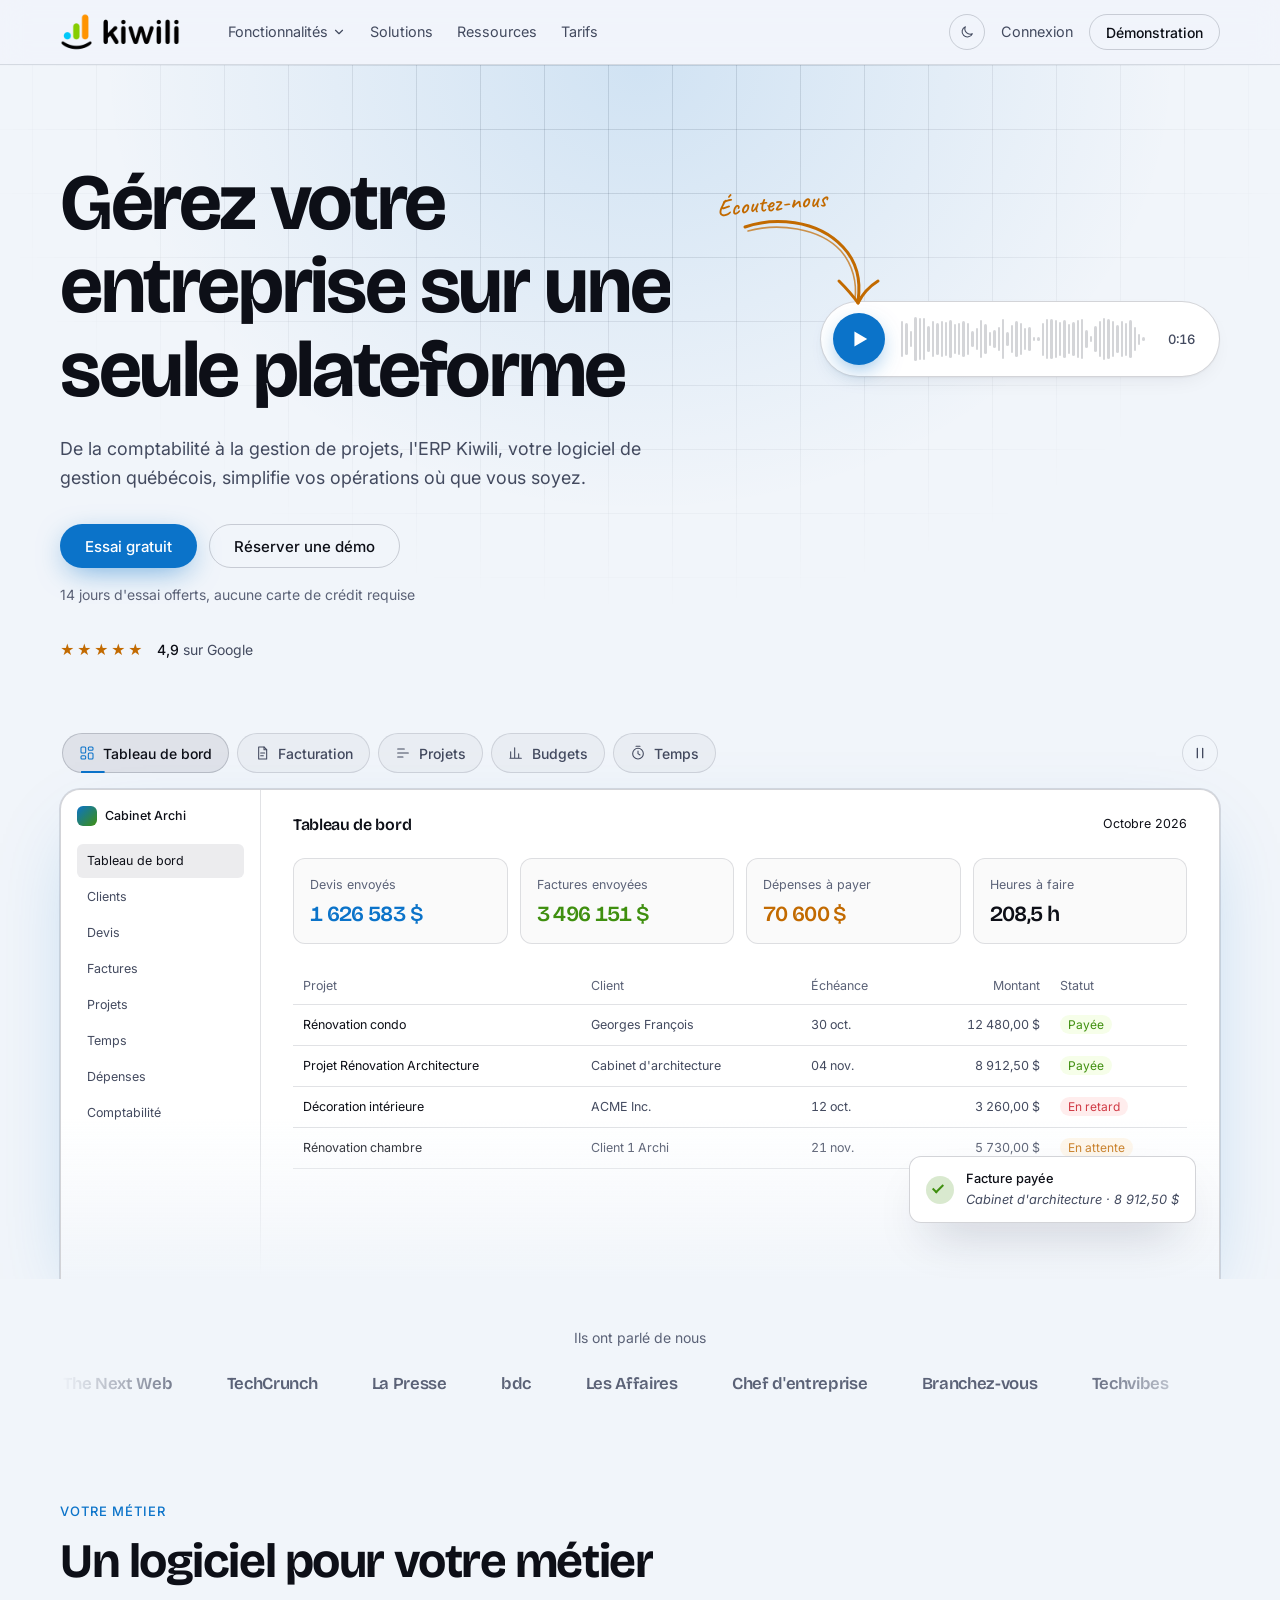
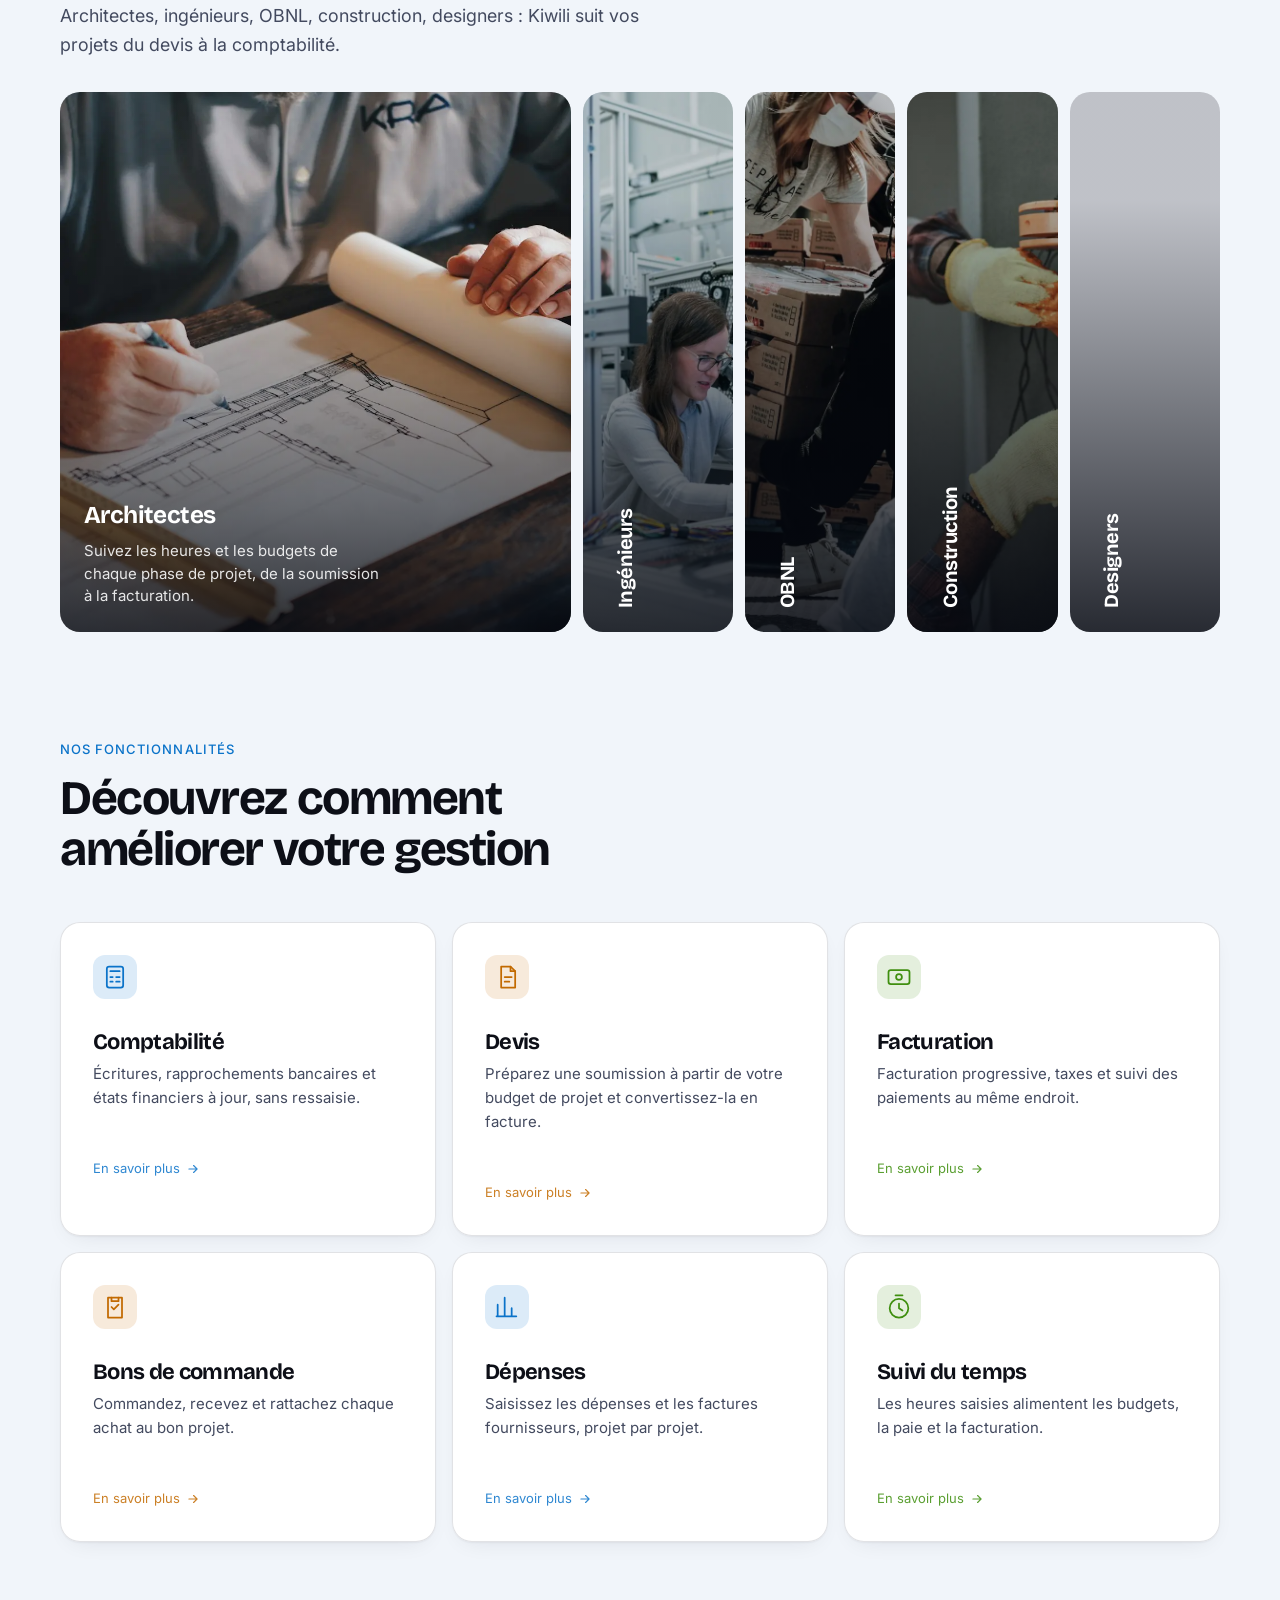
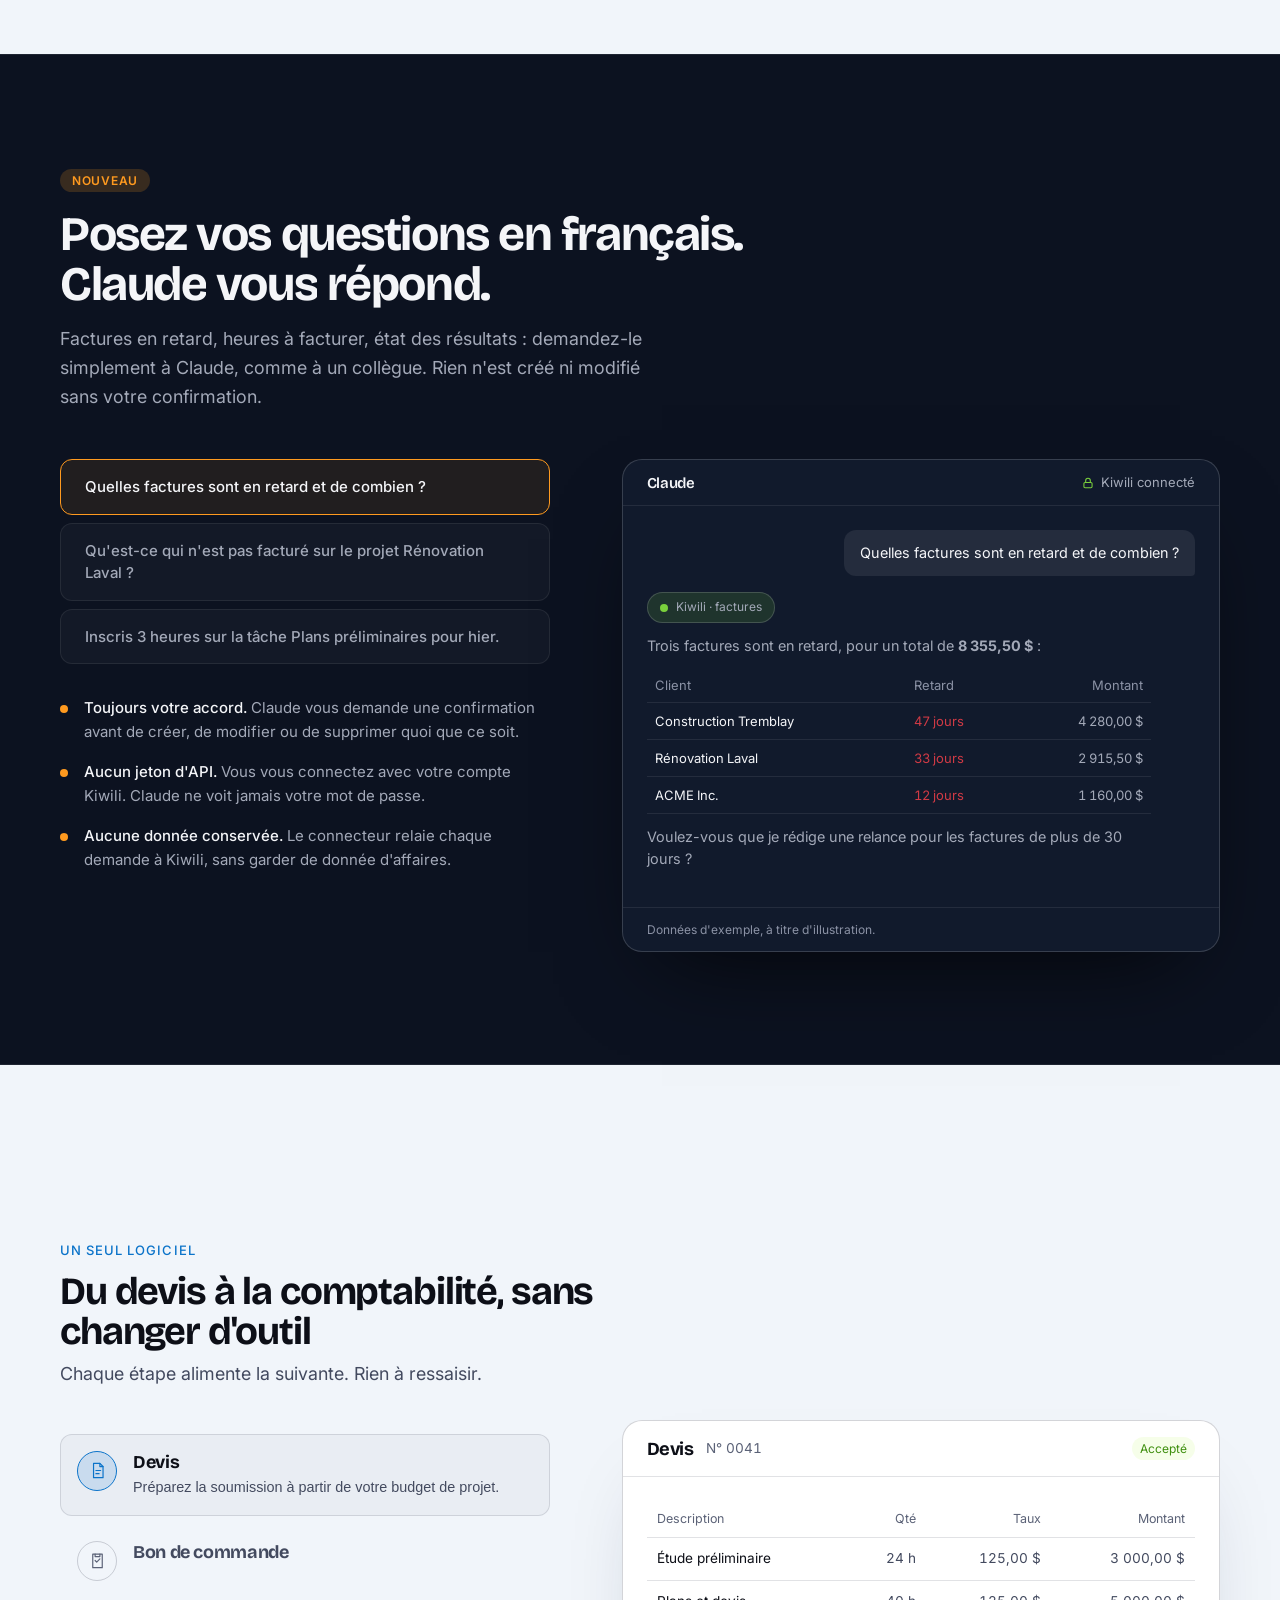
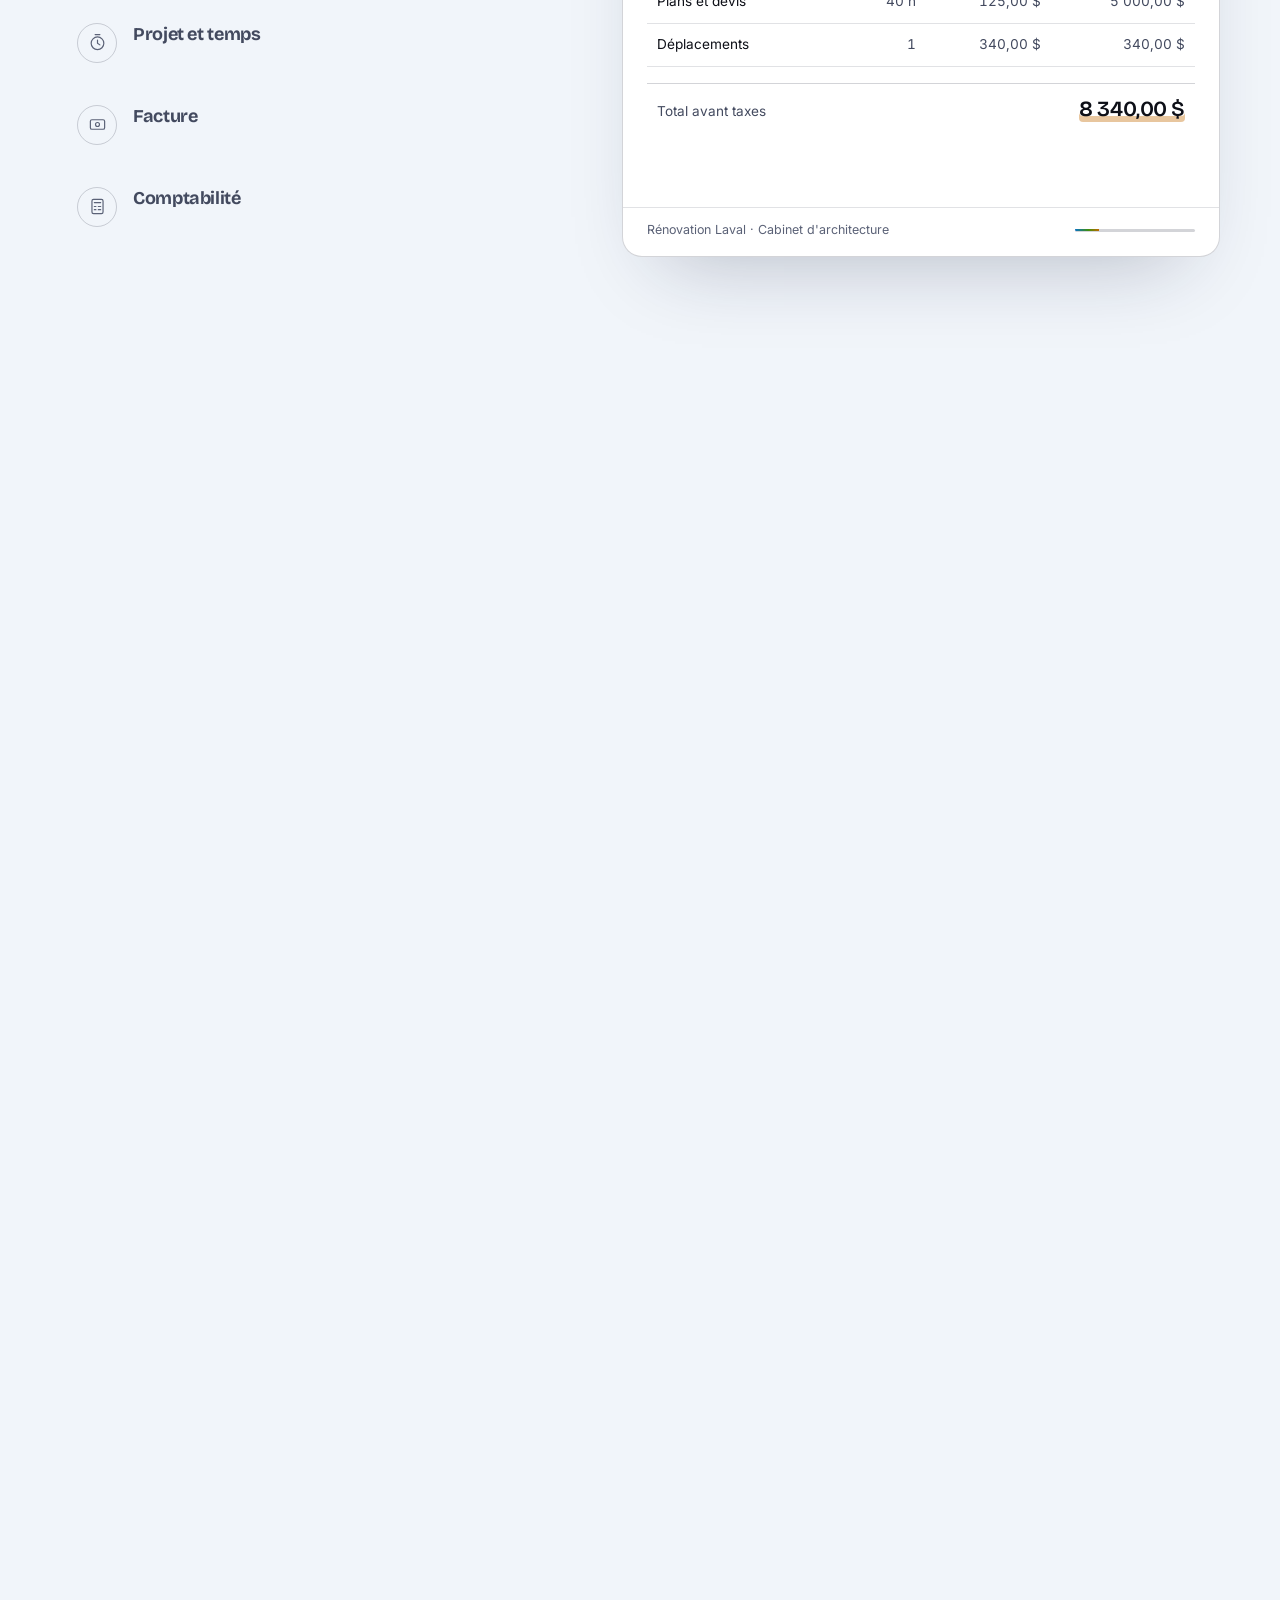
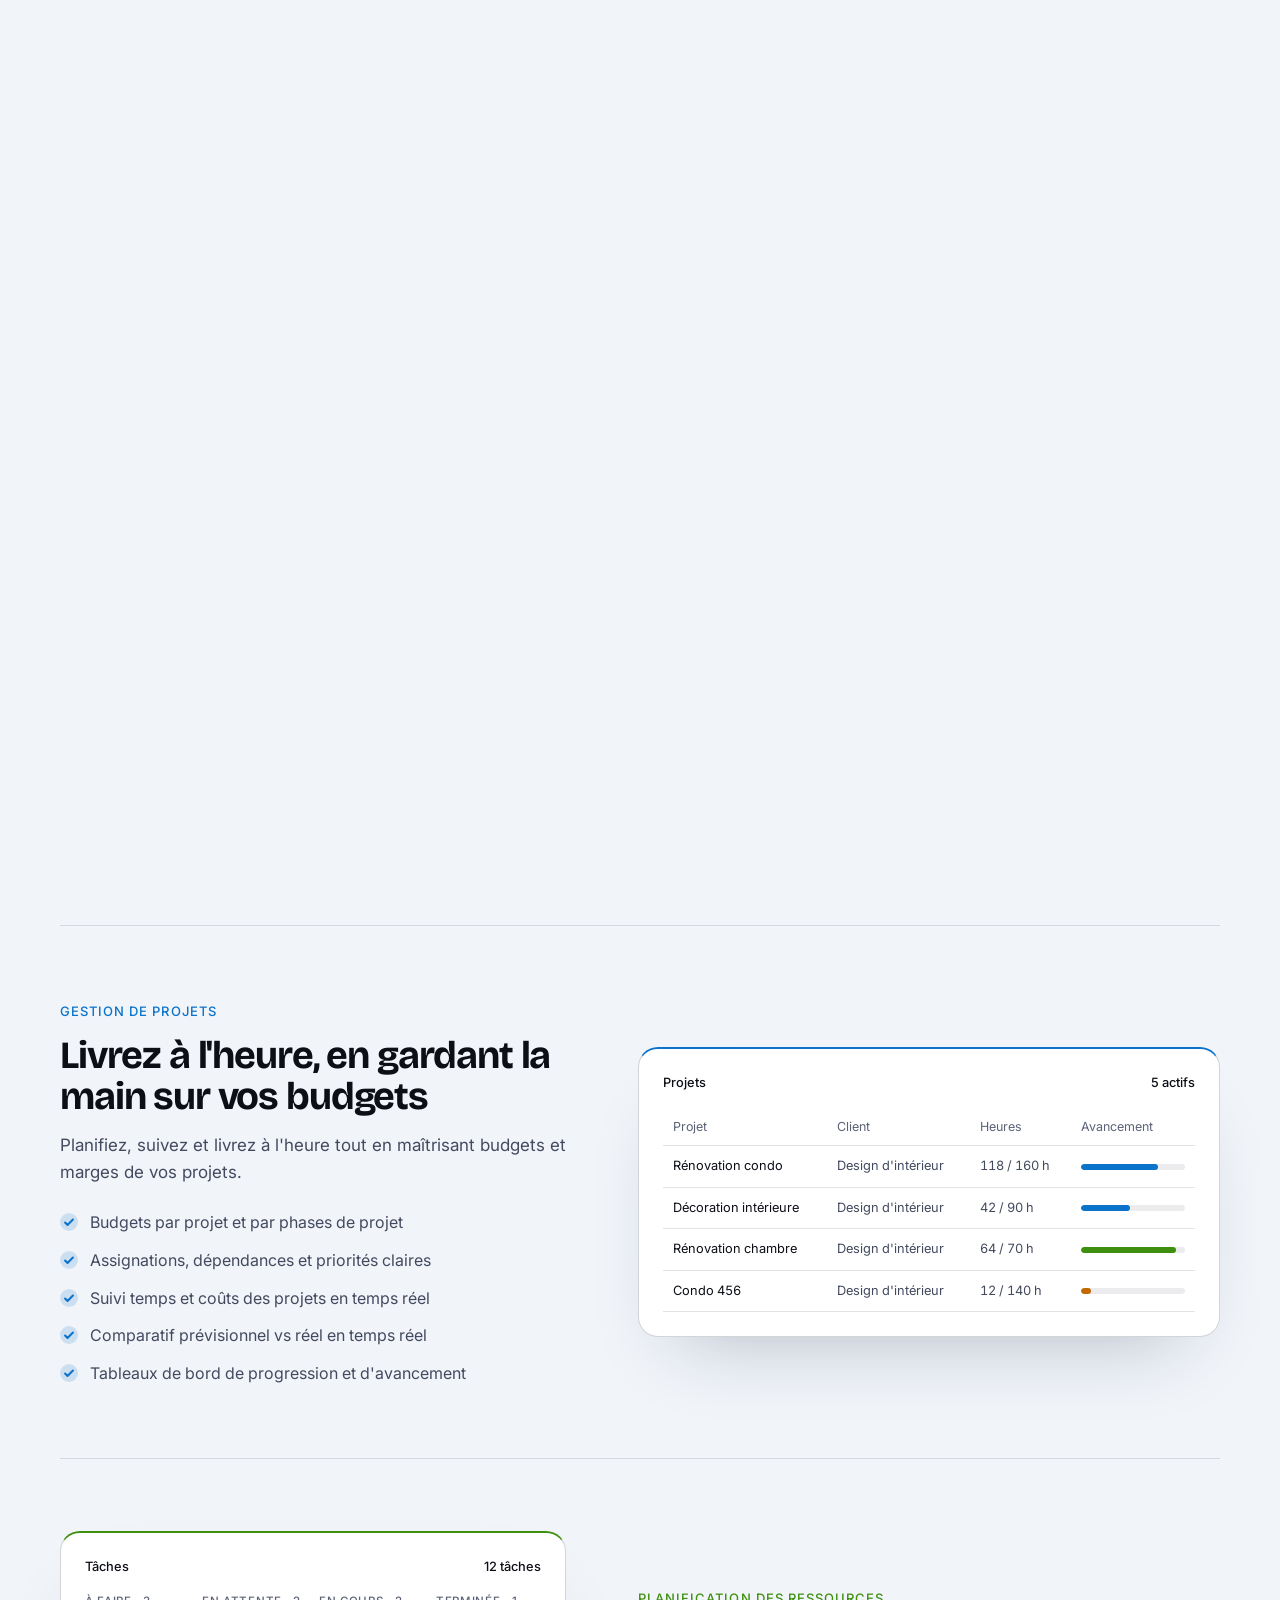
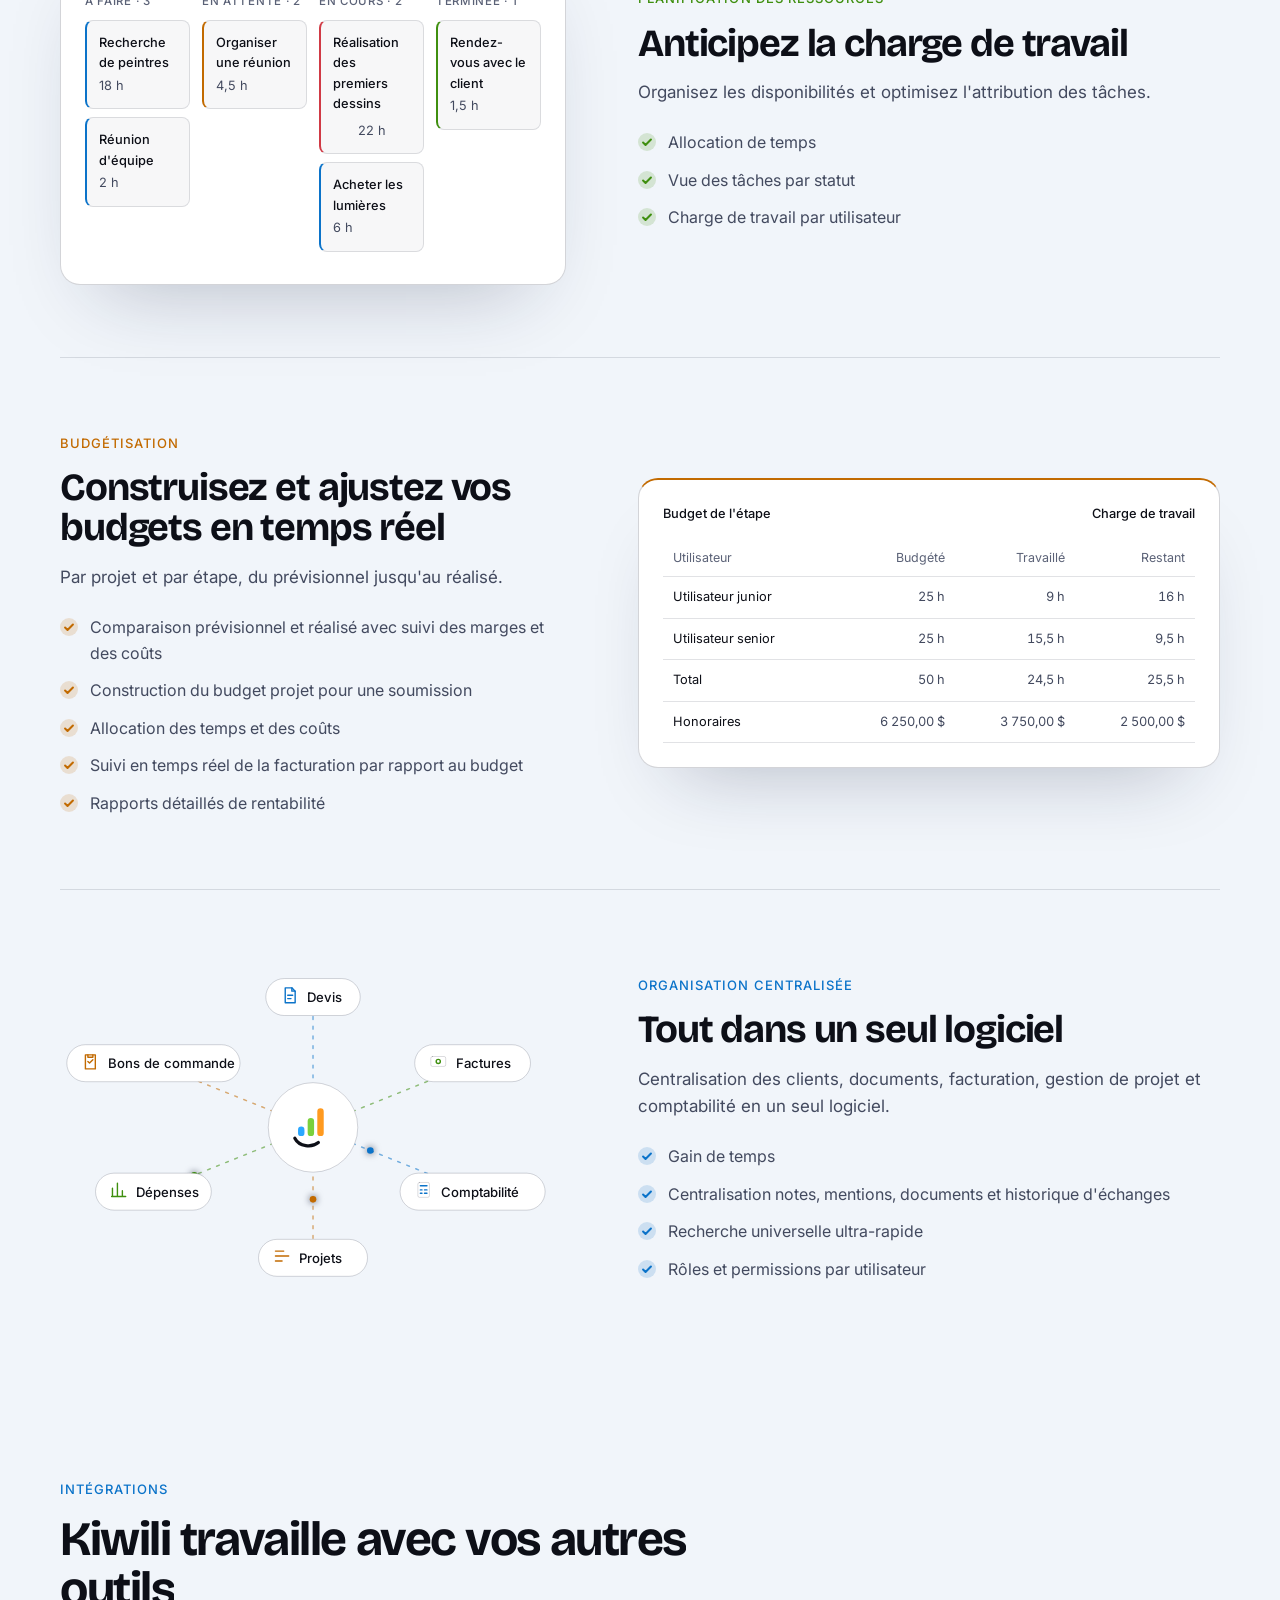
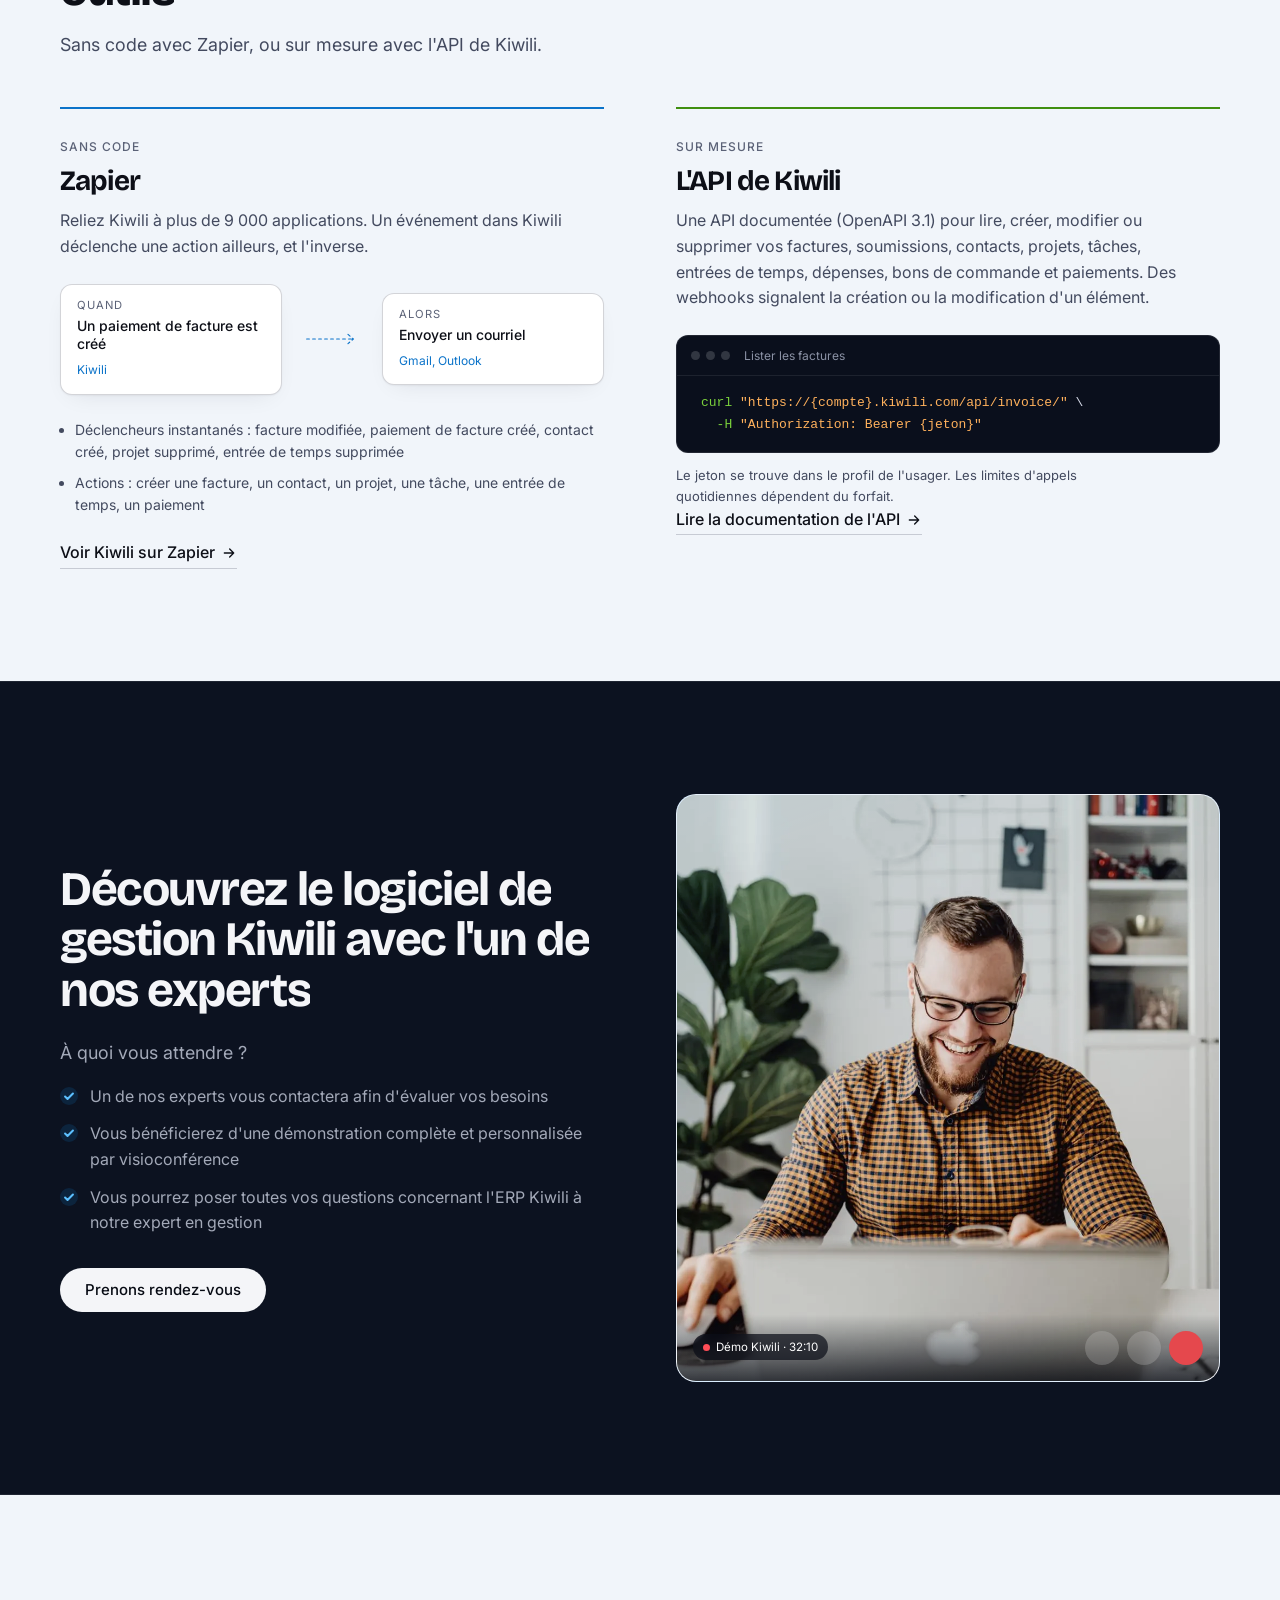
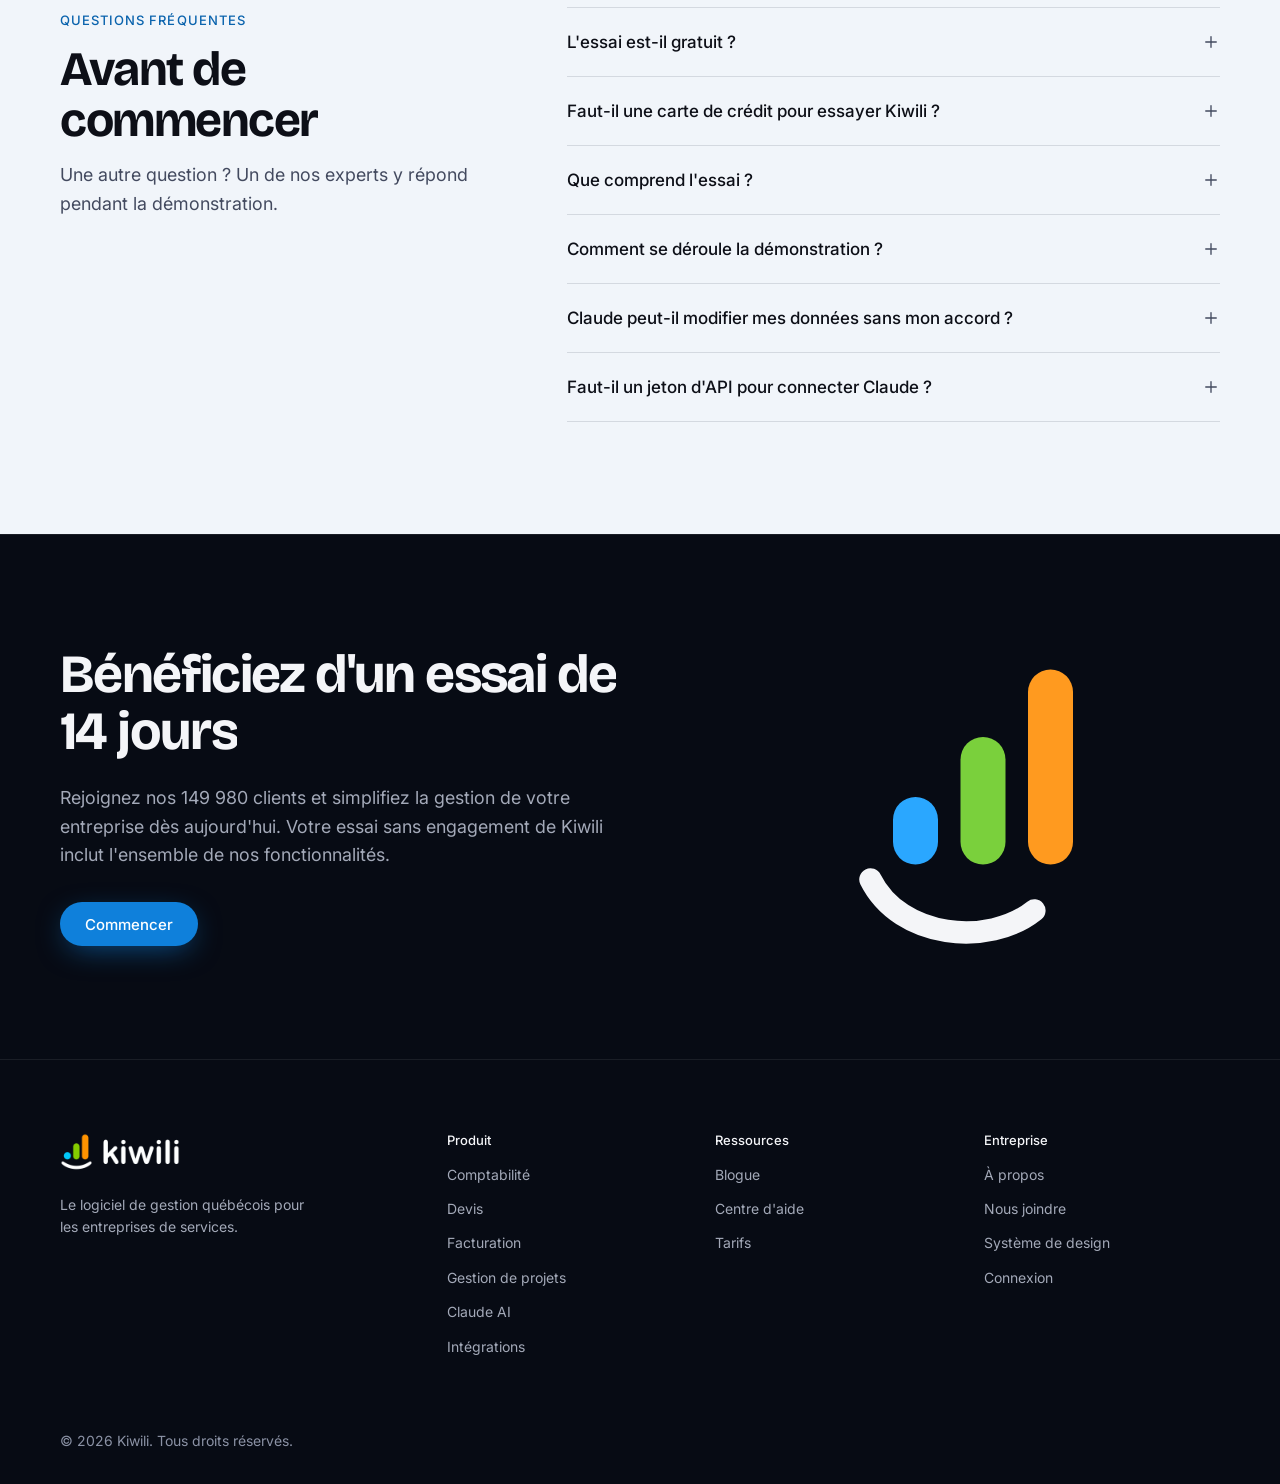
==== commit d928e48f: "v2: replace faces strip with the métiers section (architectes, ingénieurs, OBNL, construction, desig" ====
--- a/index.html
+++ b/index.html
@@ -19,10 +19,10 @@
 <header class="nav"><div class="container nav-inner">
   <a class="logo" href="#" aria-label="Kiwili"><img class="l-dark" src="assets/logo-light.png" alt="Kiwili" width="120" height="40"><img class="l-light" src="assets/logo-dark.png" alt="" width="120" height="40"></a>
   <nav class="nav-links" aria-label="Principal">
-    <div class="dd"><button class="dd-btn" type="button" aria-expanded="false" aria-controls="dd-feat">Fonctionnalités<svg class="chev" viewBox="0 0 24 24" aria-hidden="true"><path d="M6 9l6 6 6-6"/></svg></button><div class="dd-panel" id="dd-feat" hidden><a href="#fonctionnalites">Comptabilité</a><a href="#fonctionnalites">Devis</a><a href="#fonctionnalites">Facturation</a><a href="#fonctionnalites">Bons de commande</a><a href="#fonctionnalites">Dépenses</a><a href="#fonctionnalites">Suivi du temps</a><a href="#solutions">Gestion de projets</a><a href="#solutions">Planification des ressources</a><a href="#solutions">Budgétisation</a><a href="#ia">Claude AI</a><a href="#integrations">Intégrations</a></div></div><a href="#solutions">Solutions</a><a href="#ressources">Ressources</a><a href="#tarifs">Tarifs</a>
+    <div class="dd"><button class="dd-btn" type="button" aria-expanded="false" aria-controls="dd-feat">Fonctionnalités<svg class="chev" viewBox="0 0 24 24" aria-hidden="true"><path d="M6 9l6 6 6-6"/></svg></button><div class="dd-panel" id="dd-feat" hidden><a href="#fonctionnalites">Comptabilité</a><a href="#fonctionnalites">Devis</a><a href="#fonctionnalites">Facturation</a><a href="#fonctionnalites">Bons de commande</a><a href="#fonctionnalites">Dépenses</a><a href="#fonctionnalites">Suivi du temps</a><a href="#solutions">Gestion de projets</a><a href="#solutions">Planification des ressources</a><a href="#solutions">Budgétisation</a><a href="#metiers">Par métier</a><a href="#ia">Claude AI</a><a href="#integrations">Intégrations</a></div></div><a href="#solutions">Solutions</a><a href="#ressources">Ressources</a><a href="#tarifs">Tarifs</a>
   </nav>
   <div class="nav-actions"><button class="theme-toggle" type="button" id="theme-toggle" aria-label="Changer de thème"><svg class="sun" viewBox="0 0 24 24"><circle cx="12" cy="12" r="4"/><path d="M12 2v2m0 16v2M4.9 4.9l1.4 1.4m11.4 11.4 1.4 1.4M2 12h2m16 0h2M4.9 19.1l1.4-1.4M17.7 6.3l1.4-1.4"/></svg><svg class="moon" viewBox="0 0 24 24"><path d="M20 14.5A8 8 0 0 1 9.5 4 8 8 0 1 0 20 14.5z"/></svg></button><a class="login" href="#">Connexion</a><a class="btn btn-ghost btn-sm" href="#demo" data-open="demo">Démonstration</a><button class="menu-btn" type="button" id="menu-btn" aria-expanded="false" aria-controls="mobile-menu" aria-label="Menu"><i></i><i></i></button></div>
-</div><div class="mobile-menu" id="mobile-menu" hidden><div class="container"><a href="#fonctionnalites">Fonctionnalités</a><a href="#ia">Claude AI</a><a href="#integrations">Intégrations</a><a href="#solutions">Solutions</a><a href="#ressources">Ressources</a><a href="#tarifs">Tarifs</a><a href="#">Connexion</a><a class="btn btn-accent" href="#essai" data-open="trial">Essai gratuit</a></div></div>
+</div><div class="mobile-menu" id="mobile-menu" hidden><div class="container"><a href="#fonctionnalites">Fonctionnalités</a><a href="#metiers">Métiers</a><a href="#ia">Claude AI</a><a href="#integrations">Intégrations</a><a href="#solutions">Solutions</a><a href="#ressources">Ressources</a><a href="#tarifs">Tarifs</a><a href="#">Connexion</a><a class="btn btn-accent" href="#essai" data-open="trial">Essai gratuit</a></div></div>
 </header>
 
 <main id="main">
@@ -158,7 +158,10 @@
   <div class="marquee"><ul class="track"><li>The Next Web</li><li>TechCrunch</li><li>La Presse</li><li>bdc</li><li>Les Affaires</li><li>Chef d'entreprise</li><li>Branchez-vous</li><li>Techvibes</li></ul><ul class="track" aria-hidden="true"><li>The Next Web</li><li>TechCrunch</li><li>La Presse</li><li>bdc</li><li>Les Affaires</li><li>Chef d'entreprise</li><li>Branchez-vous</li><li>Techvibes</li></ul></div>
 </div></section>
 
-<section class="faces" aria-label="Kiwili au quotidien"><div class="container"><div class="faces-grid"><figure class="face reveal"><img src="assets/photos/pro-blazer.webp" alt="Une professionnelle en veston gris, souriante, devant un mur orangé" width="1000" height="1300" decoding="async" loading="lazy"><figcaption>Un devis qui devient une facture.</figcaption></figure><figure class="face reveal"><img src="assets/photos/pro-colleagues.webp" alt="Deux collègues en chemise et veston discutent devant un ordinateur portable" width="1000" height="1300" decoding="async" loading="lazy"><figcaption>Les heures alimentent le budget.</figcaption></figure><figure class="face reveal"><img src="assets/photos/pro-blue.webp" alt="Une professionnelle souriante, à lunettes, assise au bureau" width="1000" height="1300" decoding="async" loading="lazy"><figcaption>Rien à ressaisir.</figcaption></figure></div></div></section>
+<section class="metiers" id="metiers" aria-labelledby="metiers-title"><div class="container">
+  <div class="sec-head reveal"><span class="eyebrow">Votre métier</span><h2 id="metiers-title">Un logiciel pour votre métier</h2><p class="lead">Architectes, ingénieurs, OBNL, construction, designers : Kiwili suit vos projets du devis à la comptabilité.</p></div>
+  <ul class="metier-row reveal"><li><button class="metier on" type="button" aria-expanded="true"><img src="assets/photos/metier-architectes.webp" alt="Une personne dessine un plan d'architecte à la main" width="900" height="1200" decoding="async" loading="lazy"><span class="m-text"><b>Architectes</b><small>Suivez les heures et les budgets de chaque phase de projet, de la soumission à la facturation.</small></span></button></li><li><button class="metier" type="button" aria-expanded="false"><img src="assets/photos/metier-ingenieurs.webp" alt="Une ingénieure travaille sur un équipement dans un atelier" width="900" height="1200" decoding="async" loading="lazy"><span class="m-text"><b>Ingénieurs</b><small>Planifiez les ressources et comparez le prévisionnel au réel sur chaque mandat.</small></span></button></li><li><button class="metier" type="button" aria-expanded="false"><img src="assets/photos/metier-obnl.webp" alt="Des bénévoles préparent des boîtes ensemble" width="900" height="1200" decoding="async" loading="lazy"><span class="m-text"><b>OBNL</b><small>Gardez dépenses, budgets et comptabilité au même endroit, projet par projet.</small></span></button></li><li><button class="metier" type="button" aria-expanded="false"><img src="assets/photos/metier-construction.webp" alt="Un travailleur de la construction avec un casque jaune" width="900" height="1200" decoding="async" loading="lazy"><span class="m-text"><b>Construction</b><small>Du bon de commande à la facturation progressive, rattachez chaque coût au bon chantier.</small></span></button></li><li><button class="metier" type="button" aria-expanded="false"><img src="assets/photos/metier-designers.webp" alt="Une designer présente des idées devant un tableau de notes" width="900" height="1200" decoding="async" loading="lazy"><span class="m-text"><b>Designers</b><small>Transformez vos heures en factures et gardez la marge de chaque projet à l'œil.</small></span></button></li></ul>
+</div></section>
 
 <section class="sec" id="fonctionnalites"><div class="container">
   <div class="sec-head reveal"><span class="eyebrow">Nos fonctionnalités</span><h2>Découvrez comment améliorer votre gestion</h2></div>
--- a/css/home.css
+++ b/css/home.css
@@ -741,3 +741,34 @@
 /* --- FAQ --- */
 .faq-list details{overflow:hidden}
 @media(max-width:600px){.doc-face[data-f="0"] .tbl :is(th,td):nth-child(3),.doc-face[data-f="3"] .tbl :is(th,td):nth-child(3){display:none}.doc-face .tbl :is(th,td){padding-inline:6px}}
+
+/* ===== Métiers ===== */
+.metiers{padding:var(--s-8) 0 var(--s-6)}
+.metiers .sec-head{margin-bottom:var(--s-6)}
+.metier-row{list-style:none;margin:0;padding:0;display:flex;gap:var(--s-3);height:clamp(420px,52vw,540px)}
+.metier-row li{flex:1 1 0;min-width:0;transition:flex-grow .7s var(--ease)}
+.metier-row li:has(.metier.on){flex-grow:3.4}
+.metier{position:relative;display:block;width:100%;height:100%;padding:0;border:0;border-radius:var(--r-lg);overflow:hidden;cursor:pointer;background:var(--tile-b);text-align:left;color:#fff;isolation:isolate}
+.metier img{position:absolute;inset:0;width:100%;height:100%;object-fit:cover;transform:scale(1.06);transition:transform 1.1s var(--ease)}
+.metier.on img{transform:scale(1)}
+.metier::after{content:"";position:absolute;inset:0;z-index:1;background:linear-gradient(180deg,rgba(5,8,16,.05) 30%,rgba(5,8,16,.82));transition:background .5s}
+.metier:not(.on)::after{background:linear-gradient(180deg,rgba(5,8,16,.2) 20%,rgba(5,8,16,.85))}
+.m-text{position:absolute;left:var(--s-5);right:var(--s-5);bottom:var(--s-5);z-index:2;display:block}
+.m-text b{display:block;font:700 clamp(1.15rem,1.9vw,1.6rem)/1.1 var(--font-display);letter-spacing:-.025em}
+.m-text small{display:block;max-width:34ch;max-height:0;opacity:0;overflow:hidden;margin-top:0;font:400 .9375rem/1.5 var(--font-text);color:rgba(255,255,255,.88);transition:max-height .6s var(--ease),opacity .4s,margin .4s}
+.metier.on .m-text small{max-height:8em;opacity:1;margin-top:var(--s-3);transition-delay:.15s}
+.metier:focus-visible{outline:2px solid var(--accent-strong);outline-offset:3px}
+@media(max-width:860px){
+  .metier-row{height:auto;overflow-x:auto;scroll-snap-type:x mandatory;scrollbar-width:none;padding-bottom:var(--s-2)}
+  .metier-row::-webkit-scrollbar{display:none}
+  .metier-row li{flex:none;width:78%;aspect-ratio:4/5.2;scroll-snap-align:start}
+  .metier-row li:has(.metier.on){flex-grow:0}
+  .metier::after{background:linear-gradient(180deg,rgba(5,8,16,.05) 30%,rgba(5,8,16,.82))!important}
+  .metier img{transform:none}
+  .m-text small,.metier.on .m-text small{max-height:8em;opacity:1;margin-top:var(--s-3)}
+}
+@media (prefers-reduced-motion:reduce){.metier-row li,.metier img,.m-text small{transition:none}}
+@media(min-width:861px){
+  .metier:not(.on) .m-text{left:50%;right:auto;transform:translateX(-50%)}
+  .metier:not(.on) .m-text b{writing-mode:vertical-rl;transform:rotate(180deg);white-space:nowrap;font-size:1.25rem}
+}
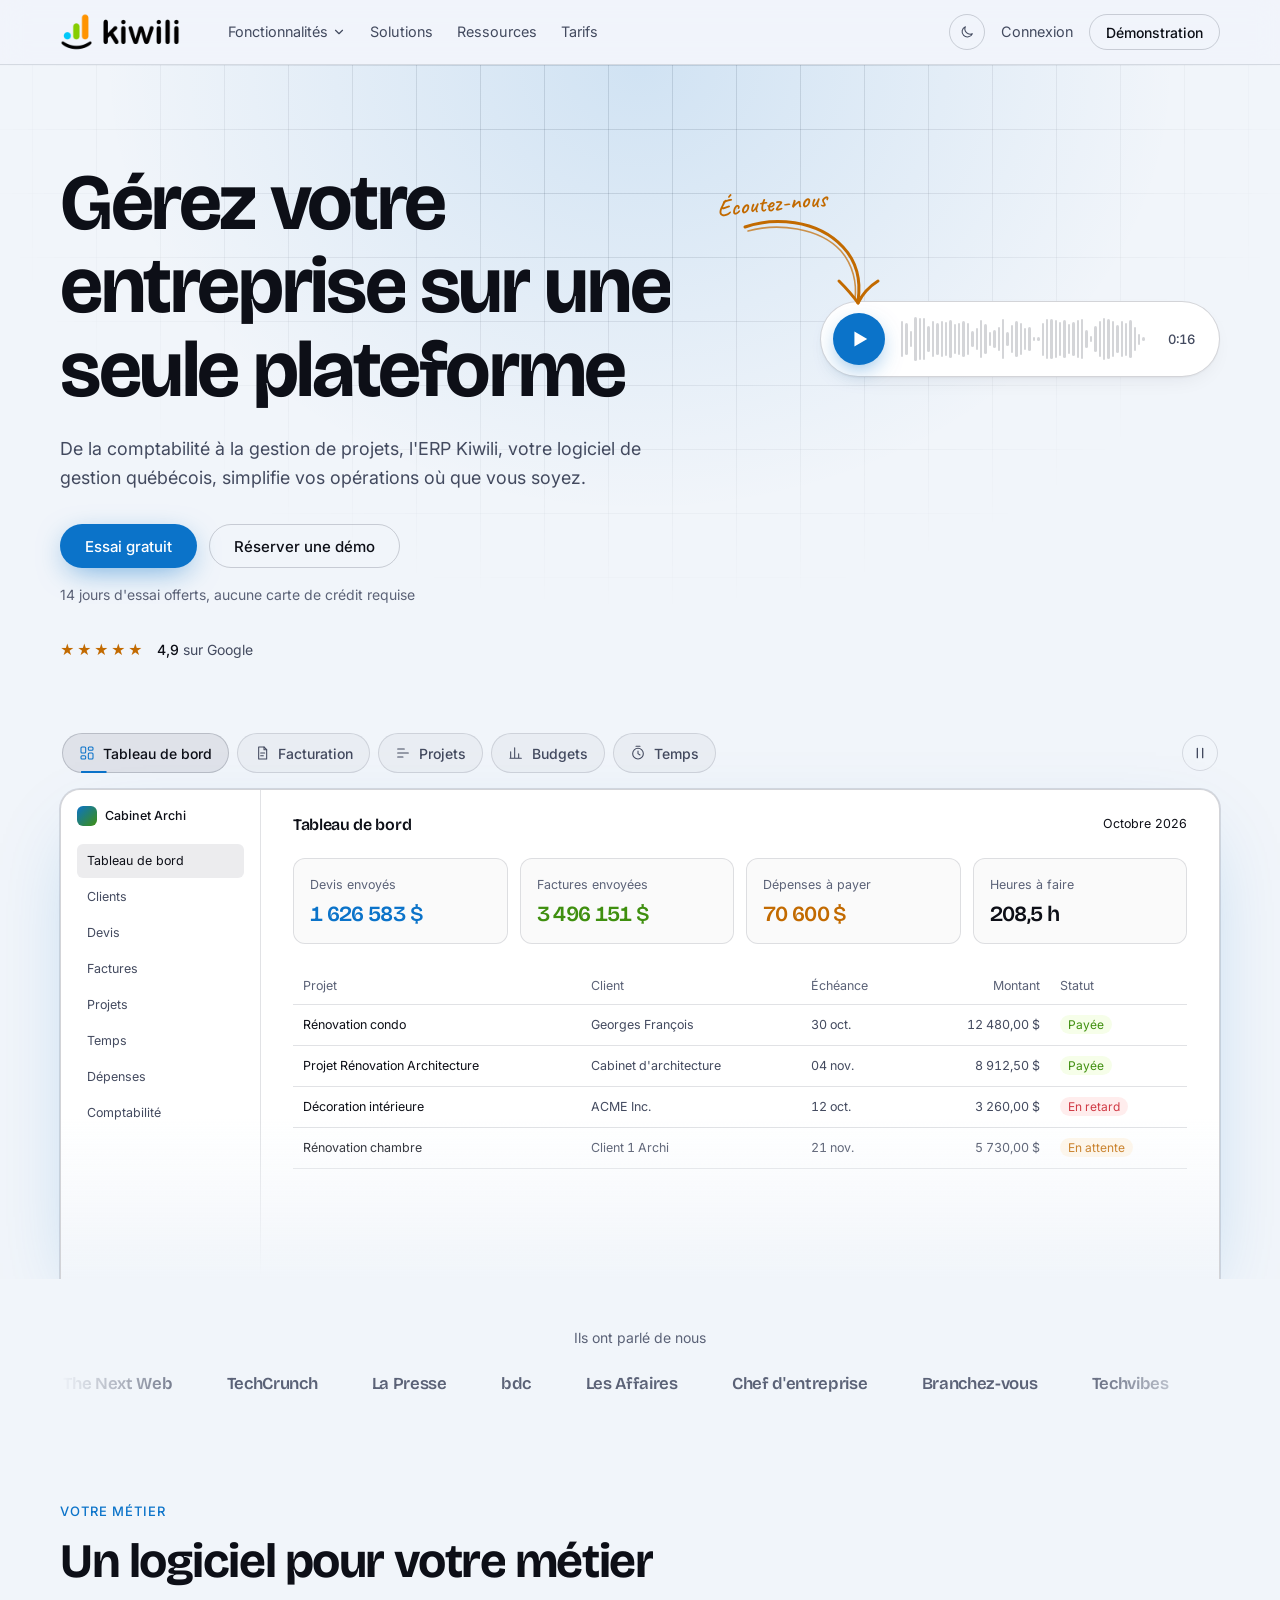
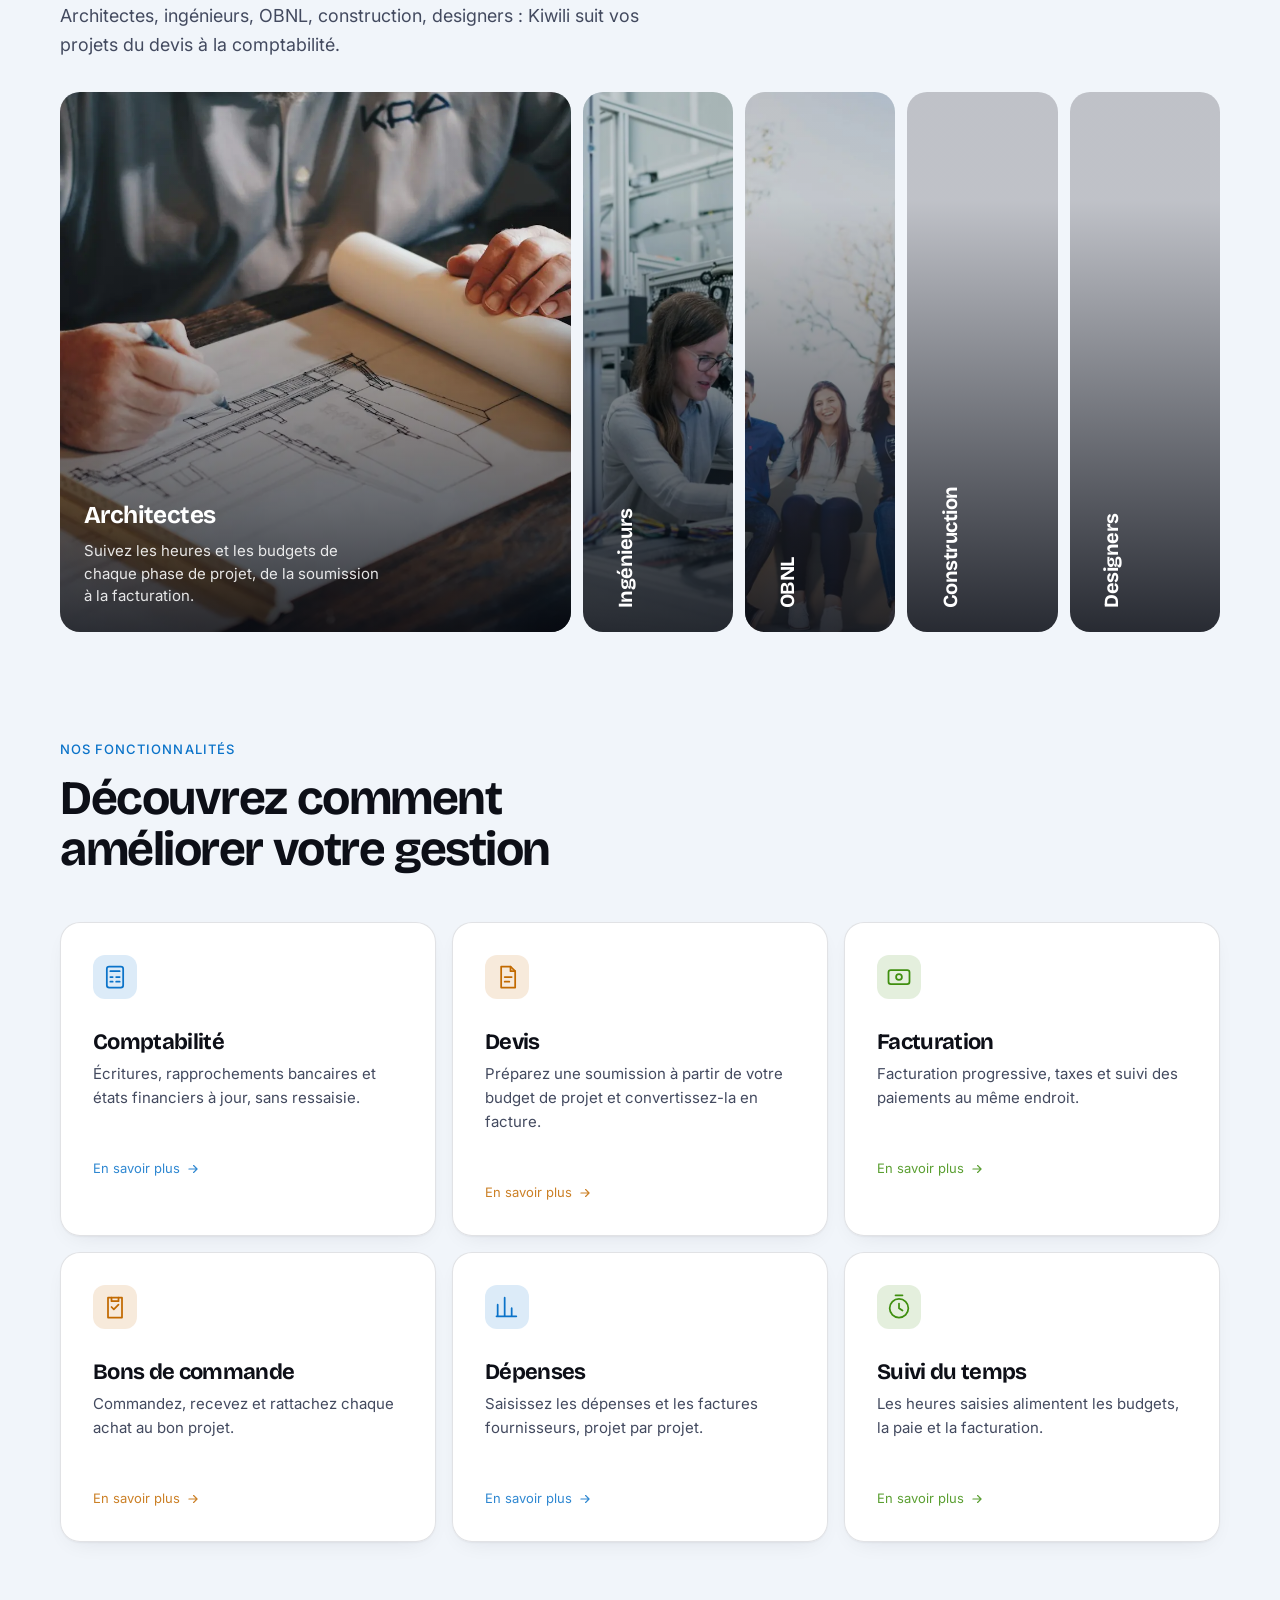
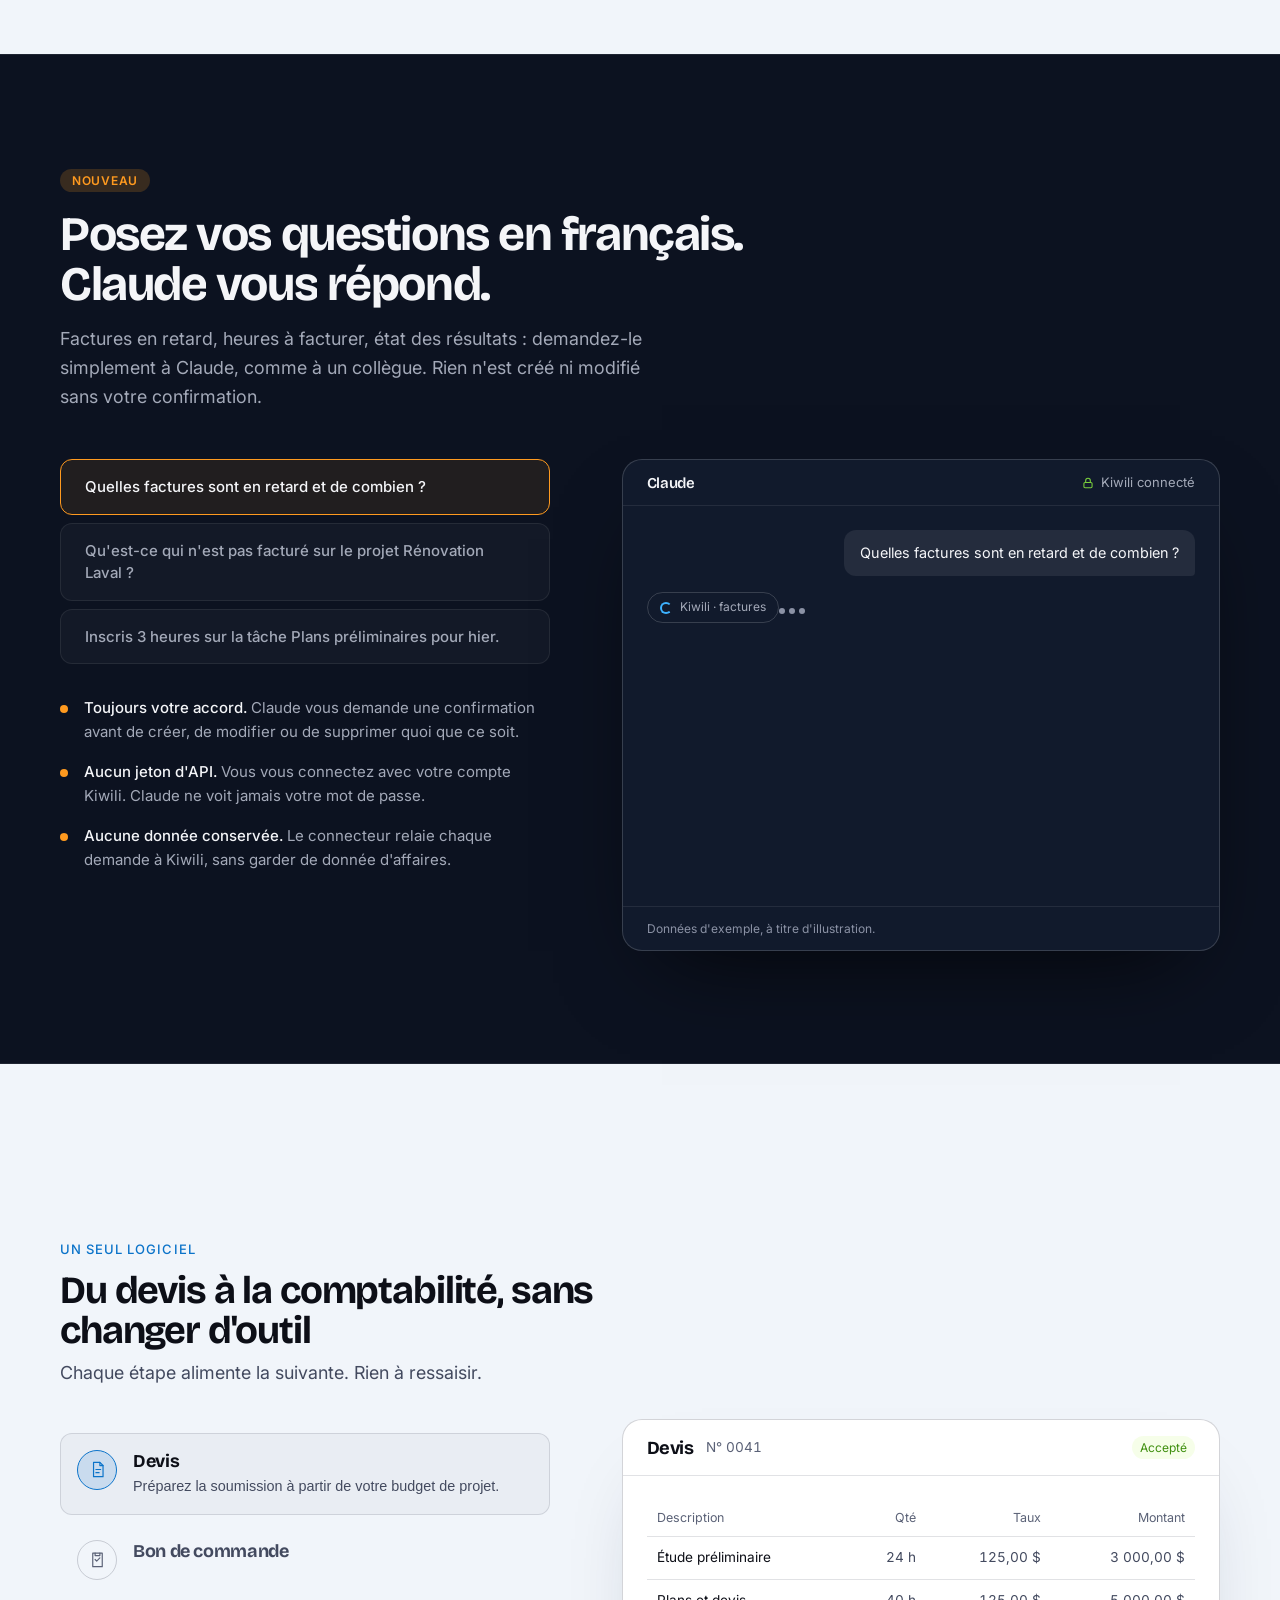
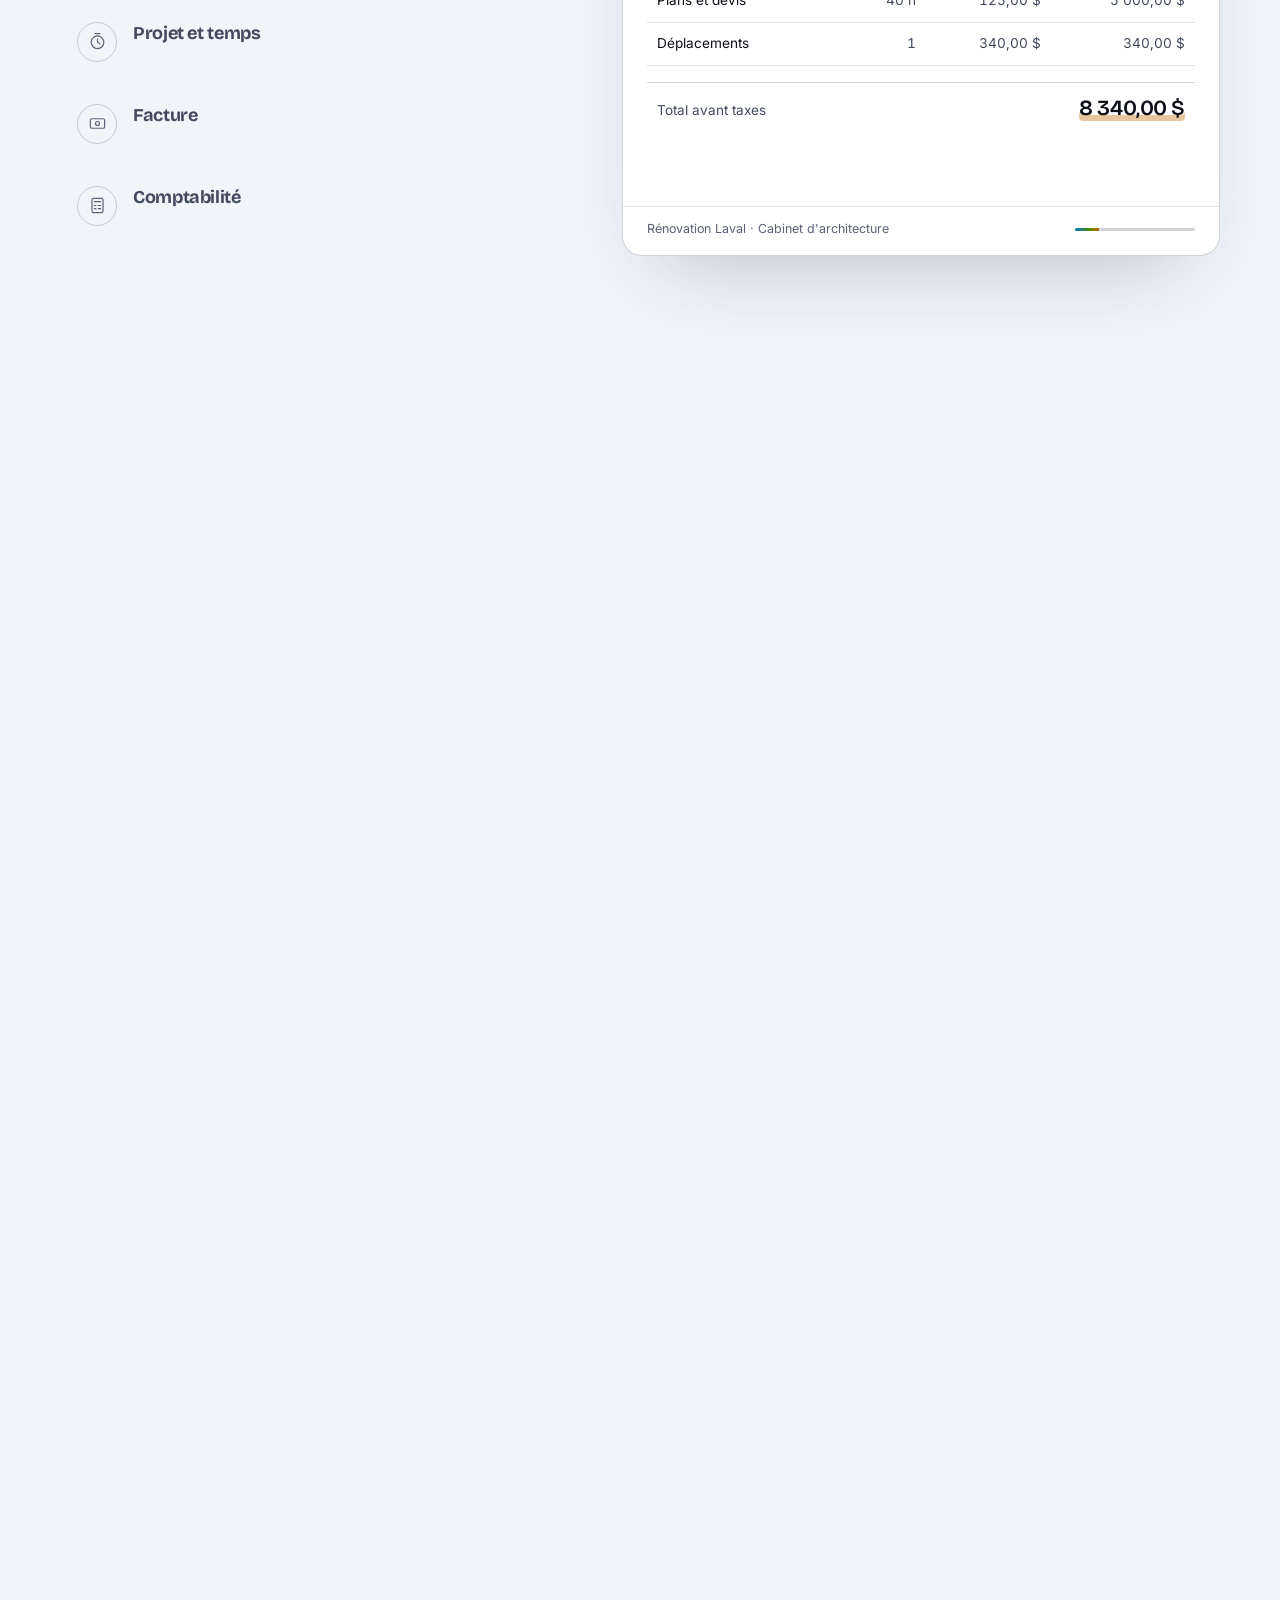
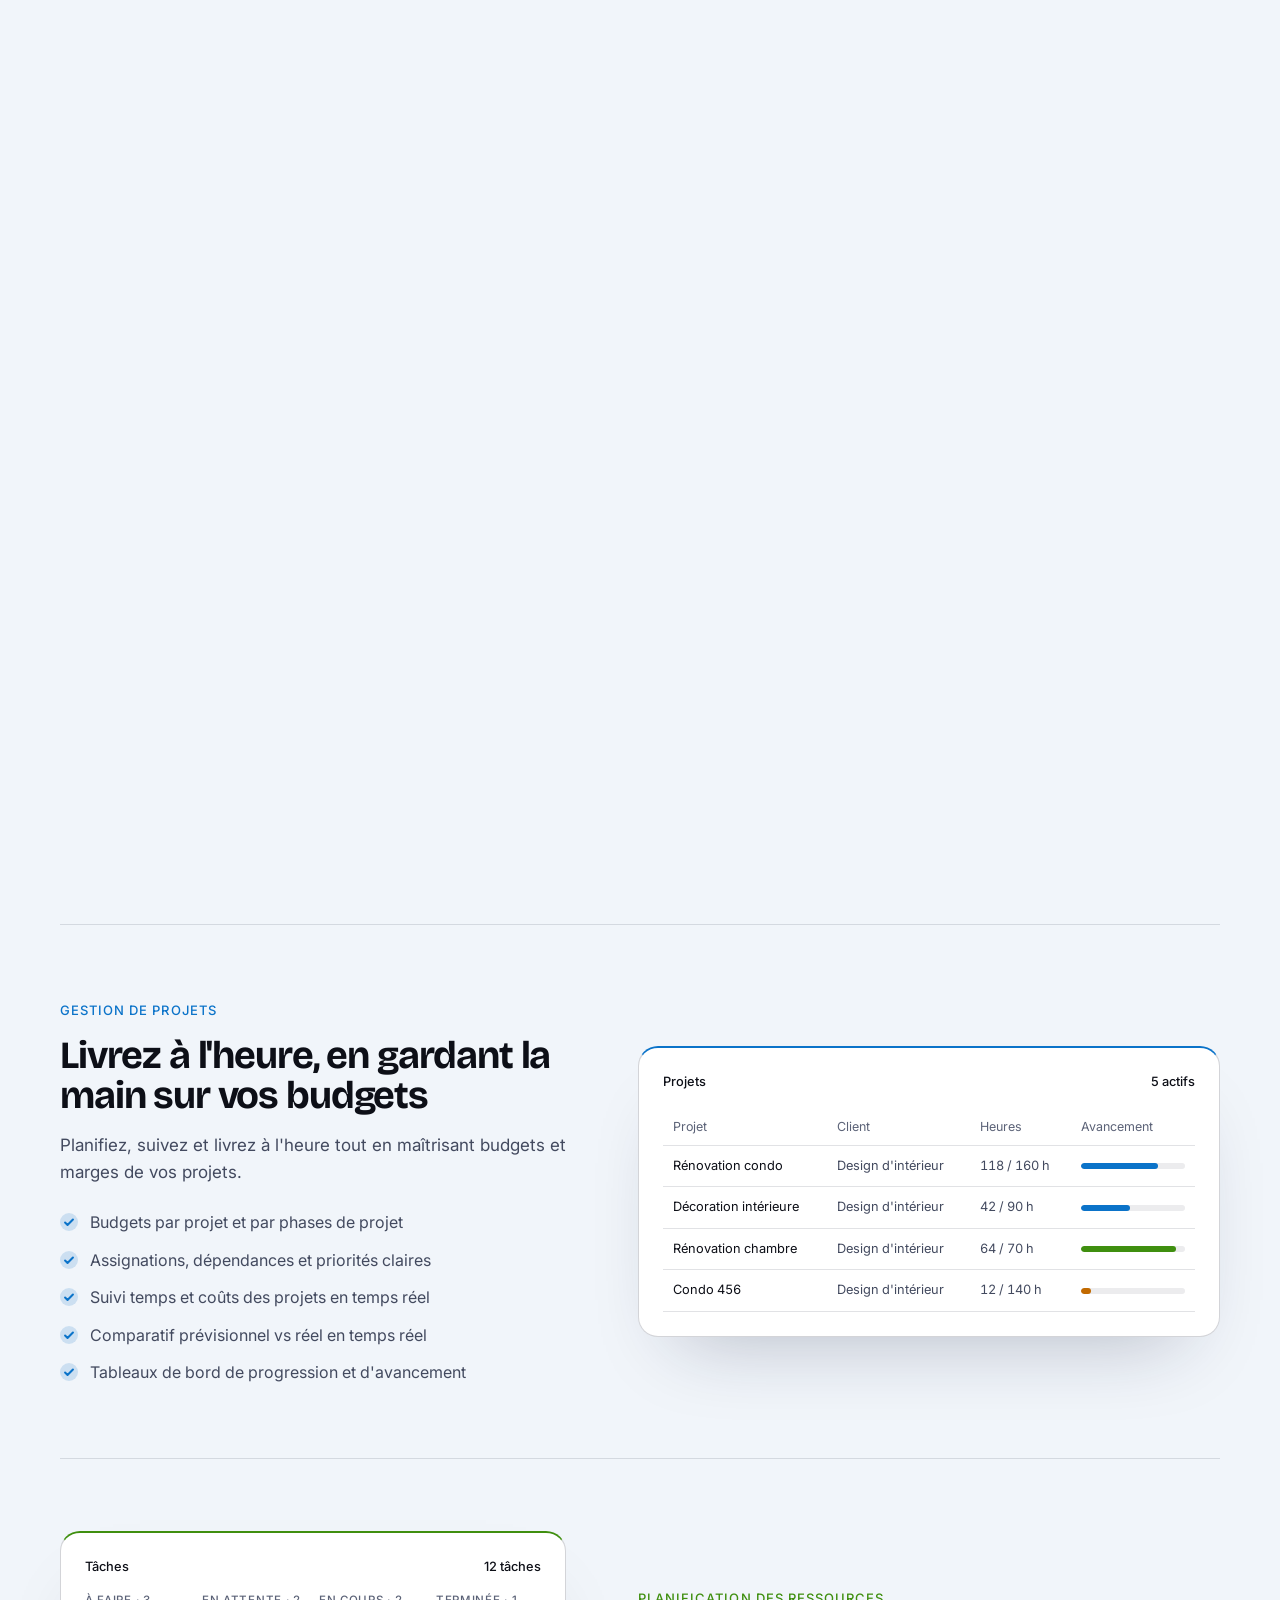
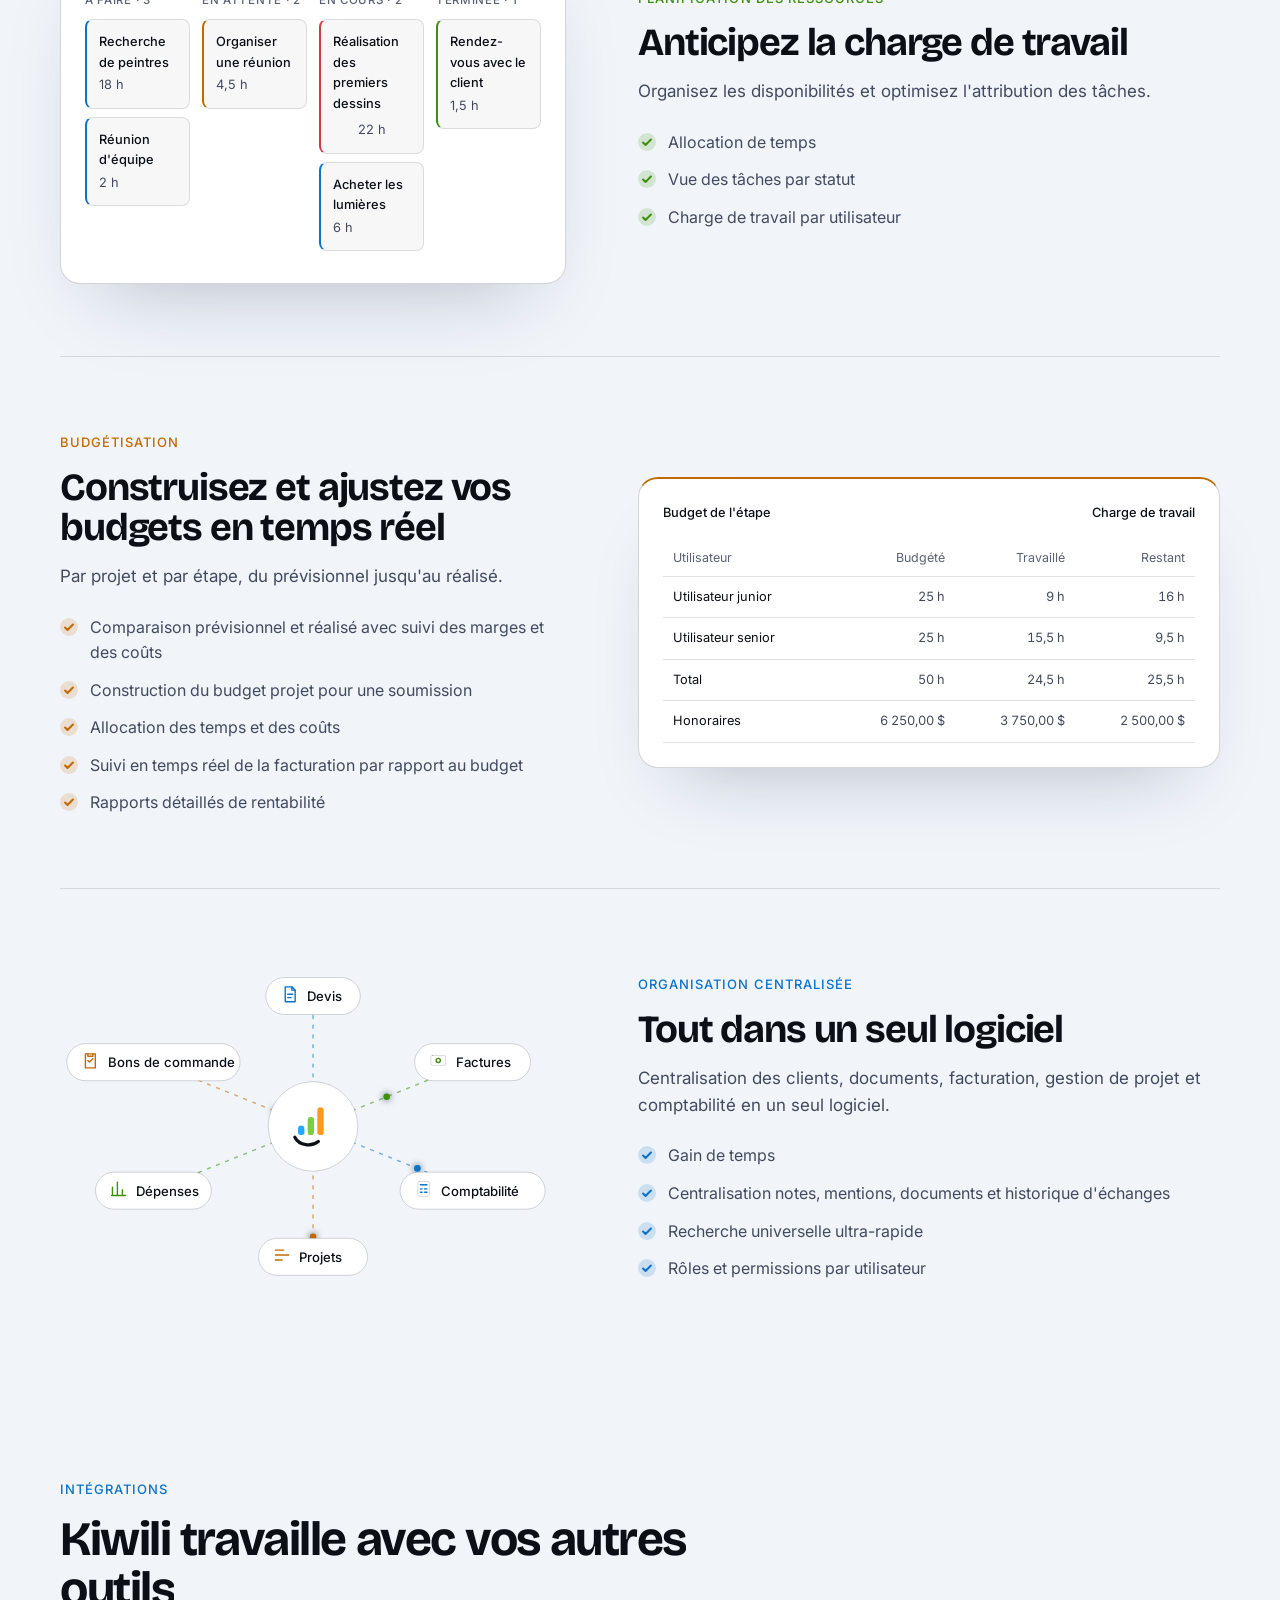
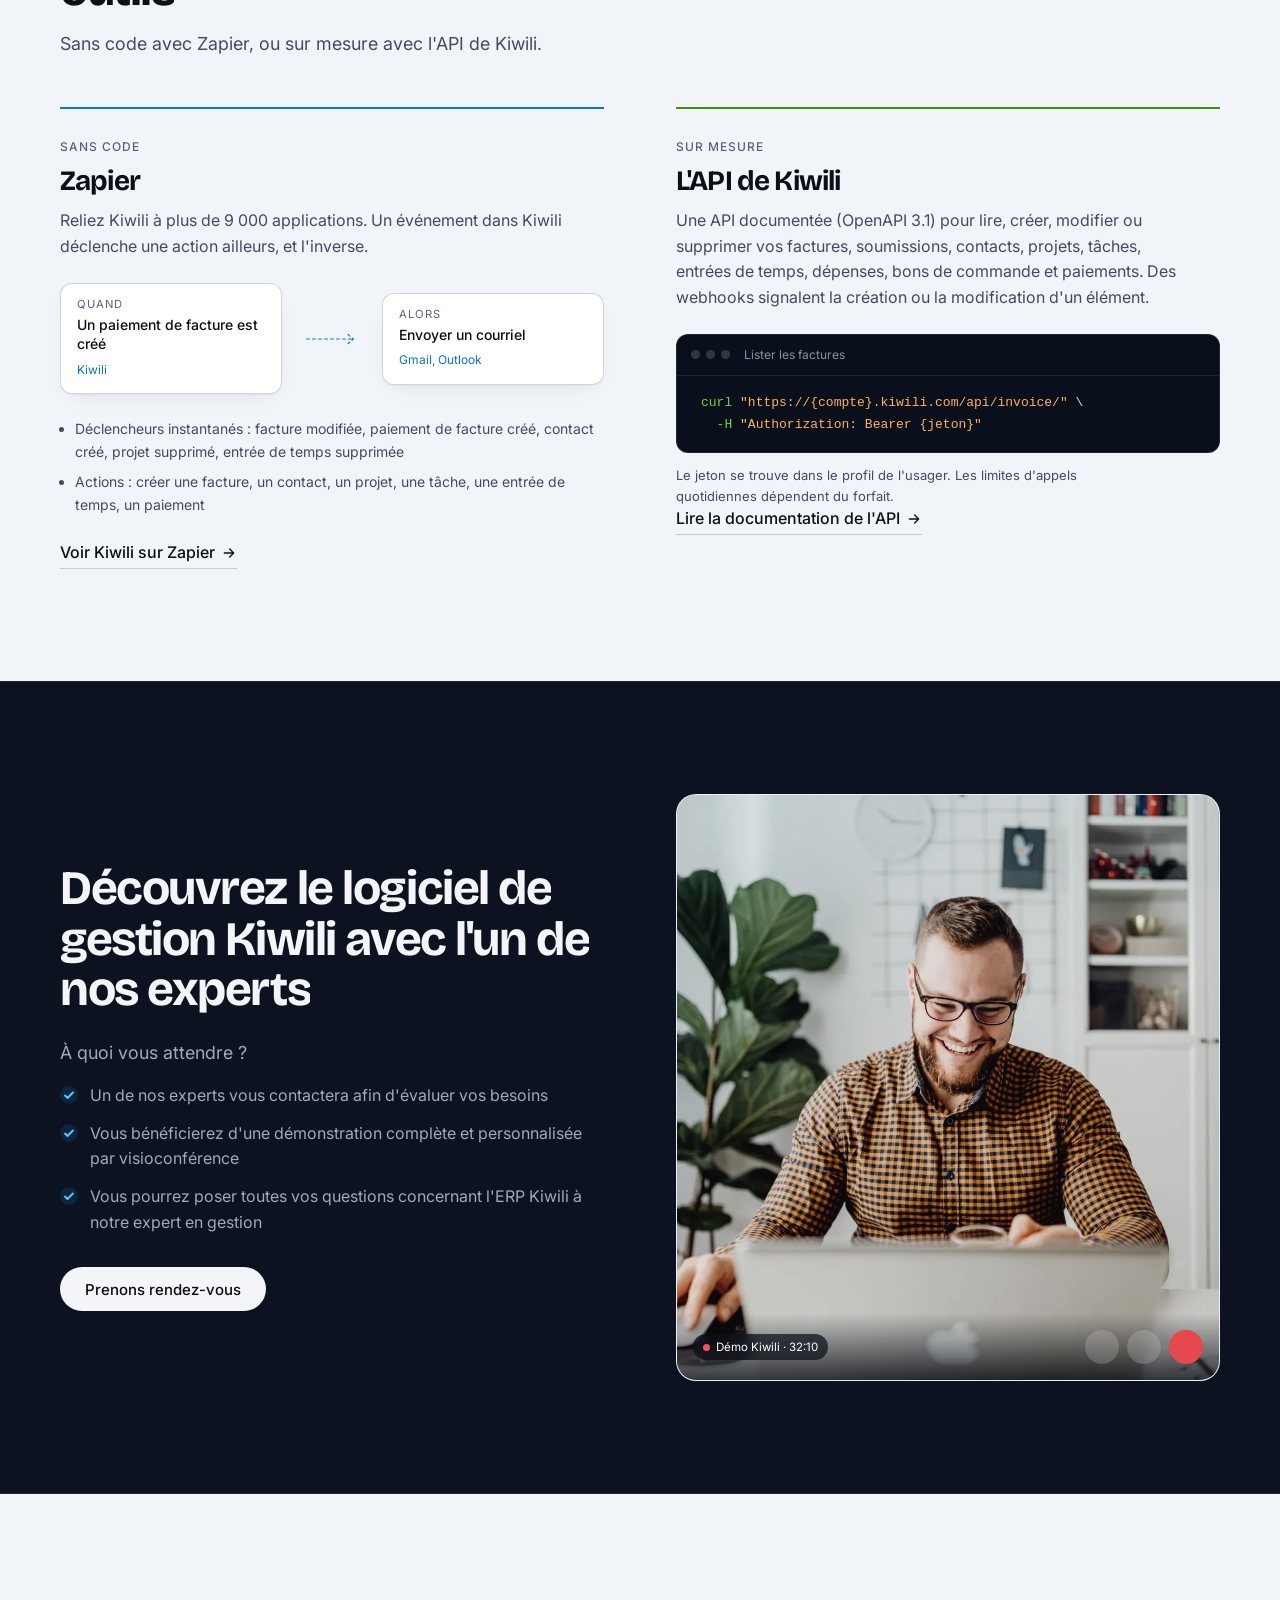
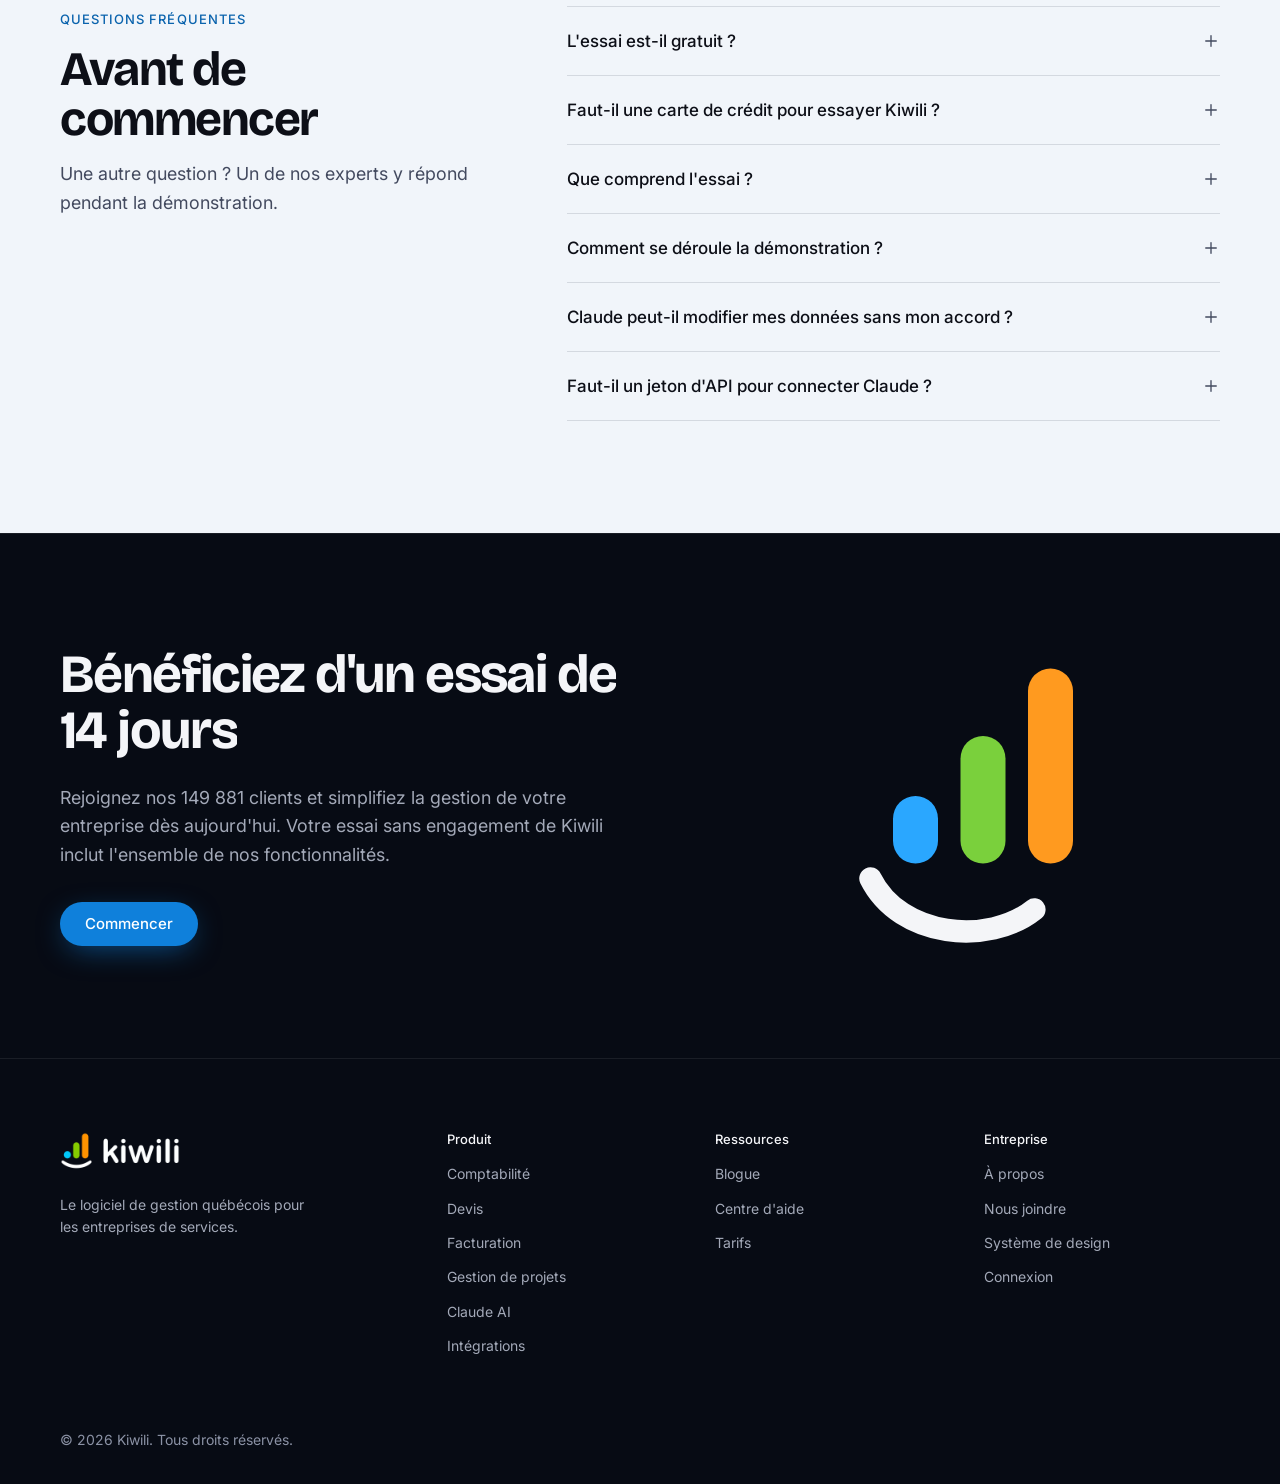
==== commit 222f1003: "v2: new OBNL photo Co-Authored-By: Claude Sonnet 5.5 <noreply@anthropic.com> Claude-Session: https:/" ====
--- a/index.html
+++ b/index.html
@@ -160,7 +160,7 @@
 
 <section class="metiers" id="metiers" aria-labelledby="metiers-title"><div class="container">
   <div class="sec-head reveal"><span class="eyebrow">Votre métier</span><h2 id="metiers-title">Un logiciel pour votre métier</h2><p class="lead">Architectes, ingénieurs, OBNL, construction, designers : Kiwili suit vos projets du devis à la comptabilité.</p></div>
-  <ul class="metier-row reveal"><li><button class="metier on" type="button" aria-expanded="true"><img src="assets/photos/metier-architectes.webp" alt="Une personne dessine un plan d'architecte à la main" width="900" height="1200" decoding="async" loading="lazy"><span class="m-text"><b>Architectes</b><small>Suivez les heures et les budgets de chaque phase de projet, de la soumission à la facturation.</small></span></button></li><li><button class="metier" type="button" aria-expanded="false"><img src="assets/photos/metier-ingenieurs.webp" alt="Une ingénieure travaille sur un équipement dans un atelier" width="900" height="1200" decoding="async" loading="lazy"><span class="m-text"><b>Ingénieurs</b><small>Planifiez les ressources et comparez le prévisionnel au réel sur chaque mandat.</small></span></button></li><li><button class="metier" type="button" aria-expanded="false"><img src="assets/photos/metier-obnl.webp" alt="Des bénévoles préparent des boîtes ensemble" width="900" height="1200" decoding="async" loading="lazy"><span class="m-text"><b>OBNL</b><small>Gardez dépenses, budgets et comptabilité au même endroit, projet par projet.</small></span></button></li><li><button class="metier" type="button" aria-expanded="false"><img src="assets/photos/metier-construction.webp" alt="Un travailleur de la construction avec un casque jaune" width="900" height="1200" decoding="async" loading="lazy"><span class="m-text"><b>Construction</b><small>Du bon de commande à la facturation progressive, rattachez chaque coût au bon chantier.</small></span></button></li><li><button class="metier" type="button" aria-expanded="false"><img src="assets/photos/metier-designers.webp" alt="Une designer présente des idées devant un tableau de notes" width="900" height="1200" decoding="async" loading="lazy"><span class="m-text"><b>Designers</b><small>Transformez vos heures en factures et gardez la marge de chaque projet à l'œil.</small></span></button></li></ul>
+  <ul class="metier-row reveal"><li><button class="metier on" type="button" aria-expanded="true"><img src="assets/photos/metier-architectes.webp" alt="Une personne dessine un plan d'architecte à la main" width="900" height="1200" decoding="async" loading="lazy"><span class="m-text"><b>Architectes</b><small>Suivez les heures et les budgets de chaque phase de projet, de la soumission à la facturation.</small></span></button></li><li><button class="metier" type="button" aria-expanded="false"><img src="assets/photos/metier-ingenieurs.webp" alt="Une ingénieure travaille sur un équipement dans un atelier" width="900" height="1200" decoding="async" loading="lazy"><span class="m-text"><b>Ingénieurs</b><small>Planifiez les ressources et comparez le prévisionnel au réel sur chaque mandat.</small></span></button></li><li><button class="metier" type="button" aria-expanded="false"><img src="assets/photos/metier-obnl.webp" alt="Cinq collègues souriants assis côte à côte" width="900" height="1200" decoding="async" loading="lazy"><span class="m-text"><b>OBNL</b><small>Gardez dépenses, budgets et comptabilité au même endroit, projet par projet.</small></span></button></li><li><button class="metier" type="button" aria-expanded="false"><img src="assets/photos/metier-construction.webp" alt="Un travailleur de la construction avec un casque jaune" width="900" height="1200" decoding="async" loading="lazy"><span class="m-text"><b>Construction</b><small>Du bon de commande à la facturation progressive, rattachez chaque coût au bon chantier.</small></span></button></li><li><button class="metier" type="button" aria-expanded="false"><img src="assets/photos/metier-designers.webp" alt="Une designer présente des idées devant un tableau de notes" width="900" height="1200" decoding="async" loading="lazy"><span class="m-text"><b>Designers</b><small>Transformez vos heures en factures et gardez la marge de chaque projet à l'œil.</small></span></button></li></ul>
 </div></section>
 
 <section class="sec" id="fonctionnalites"><div class="container">
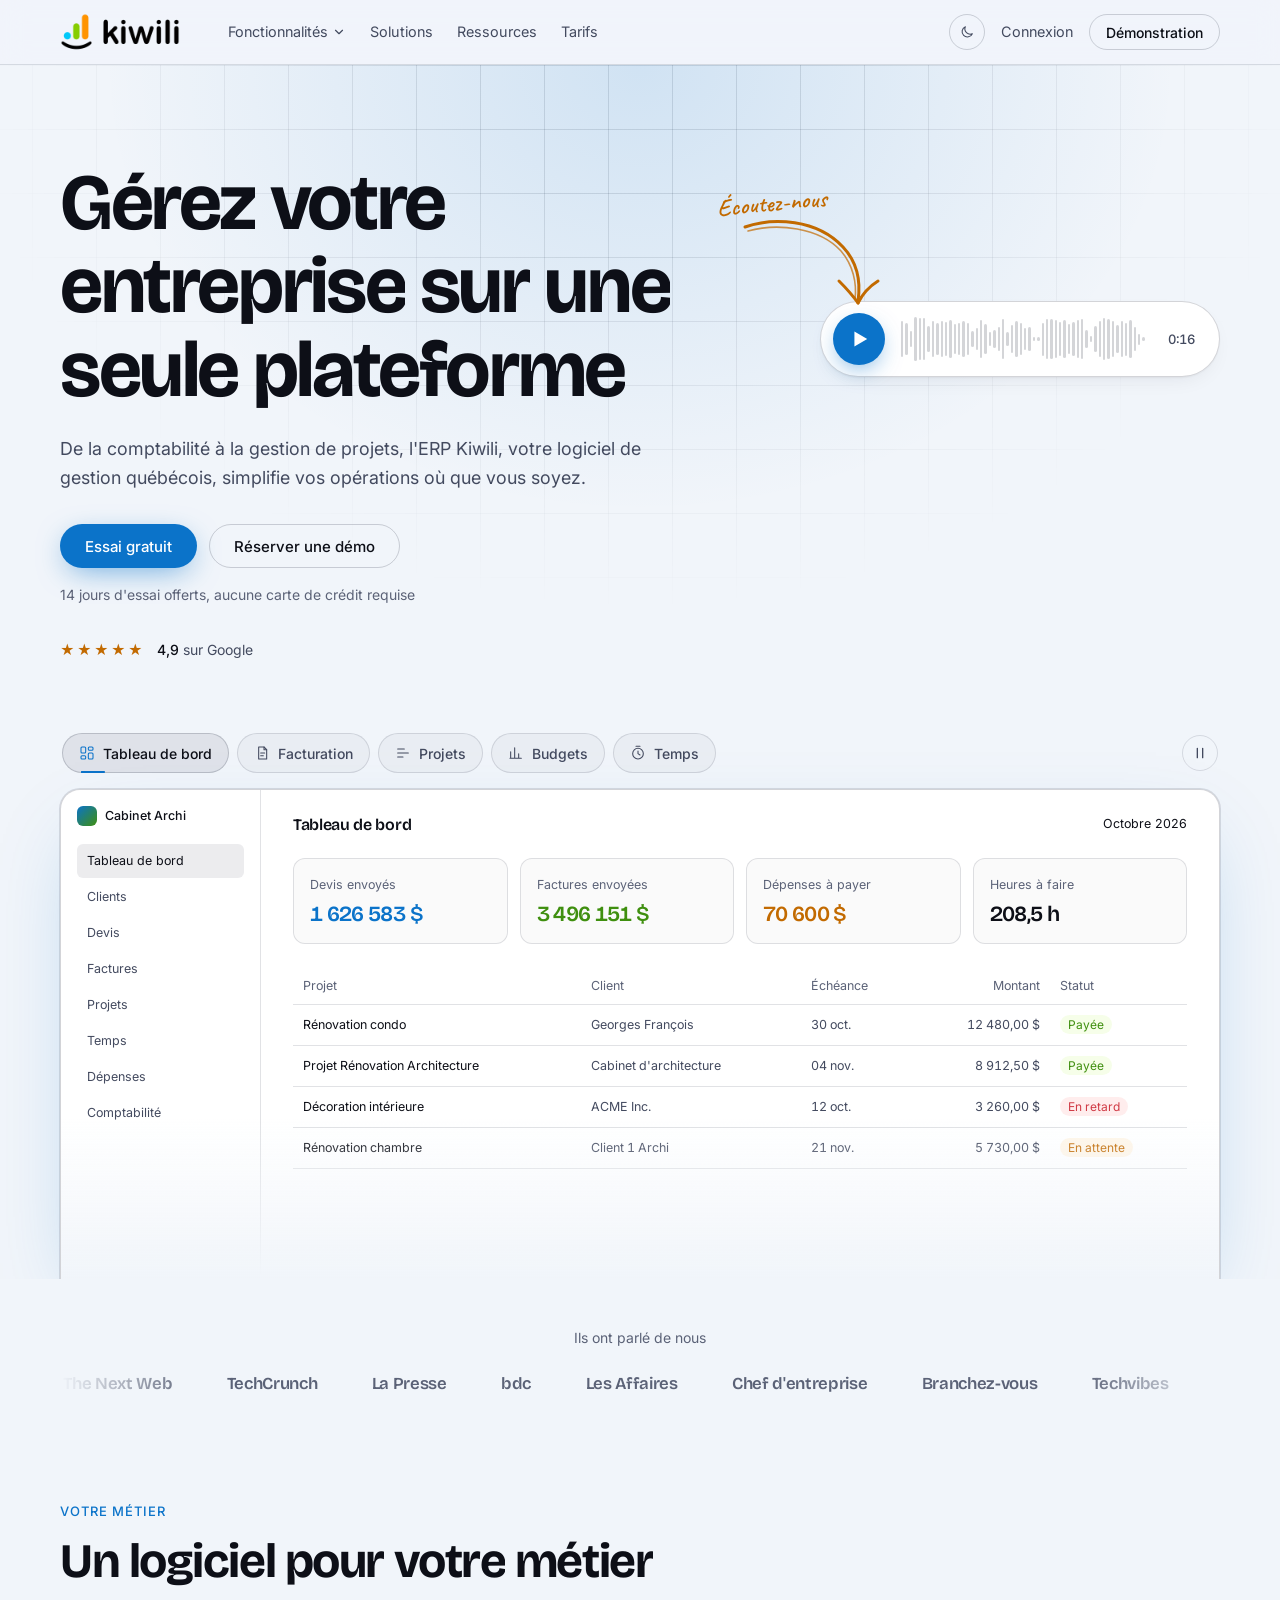
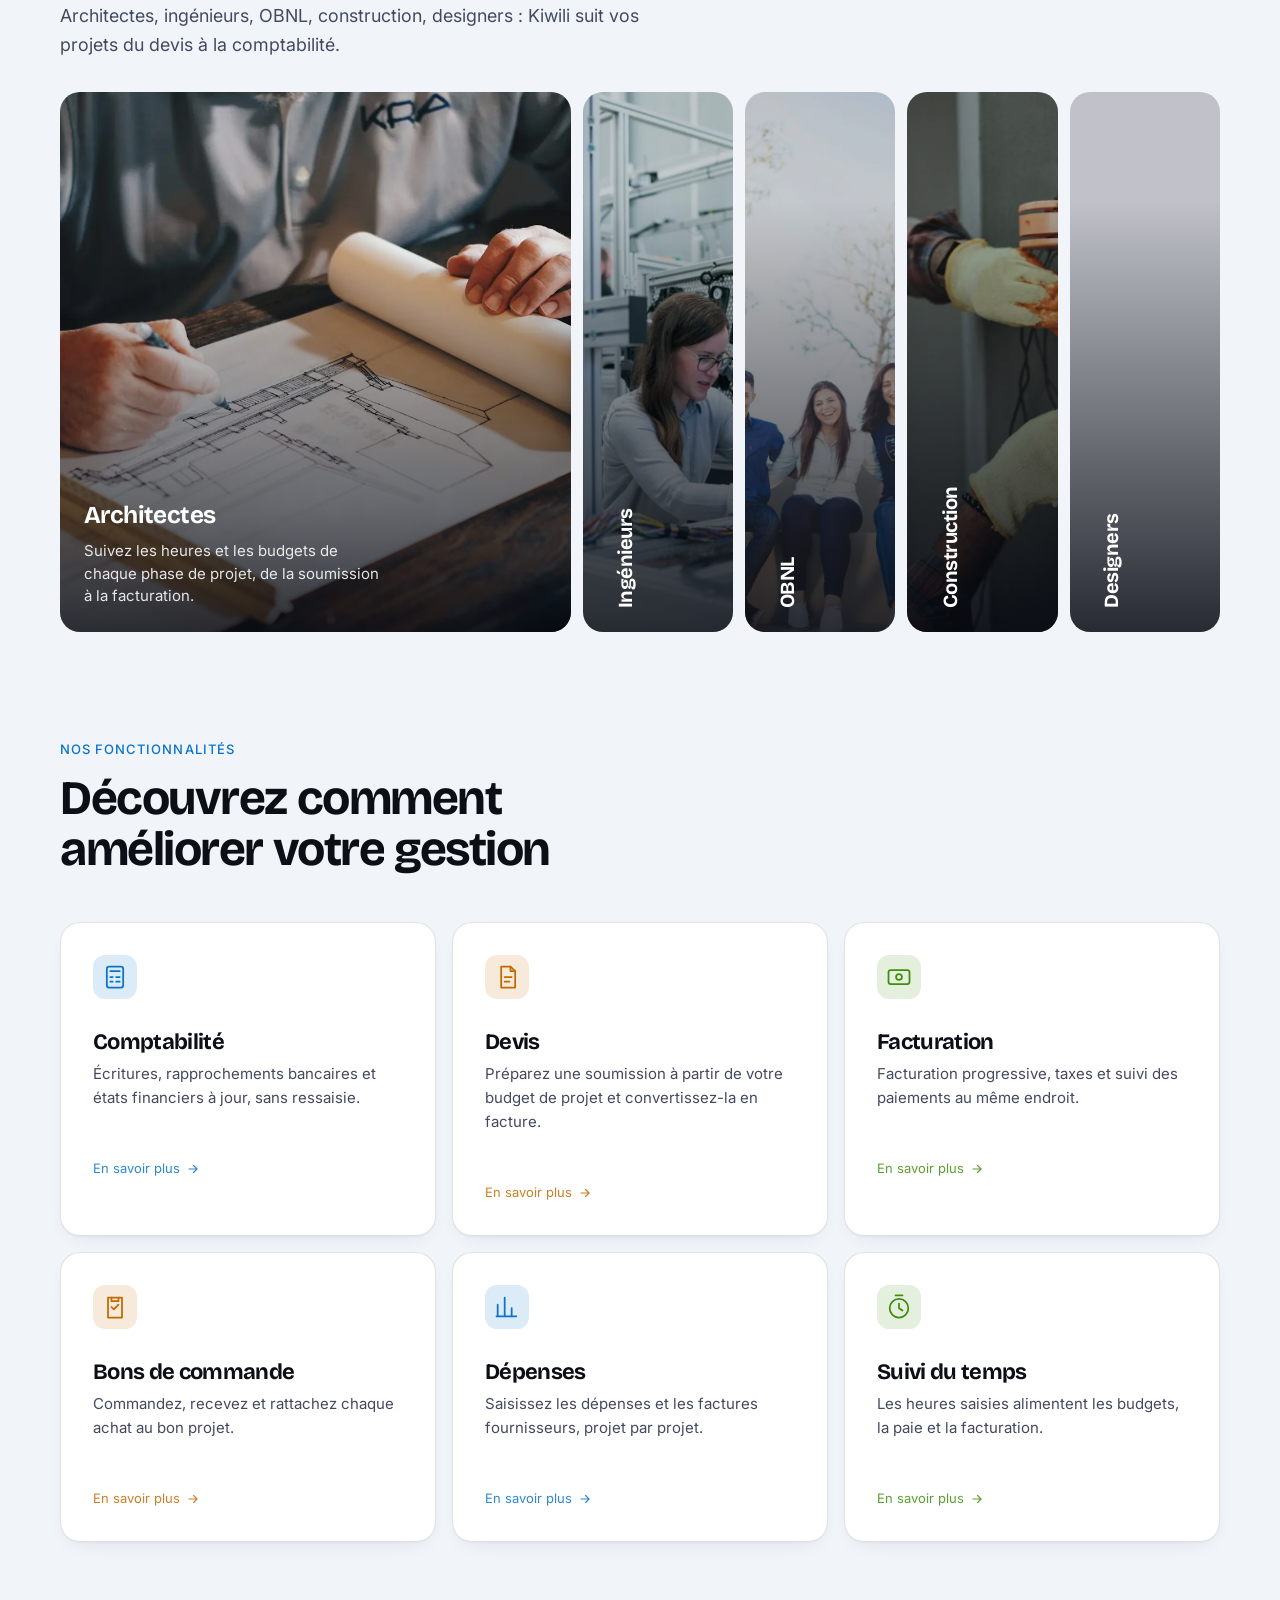
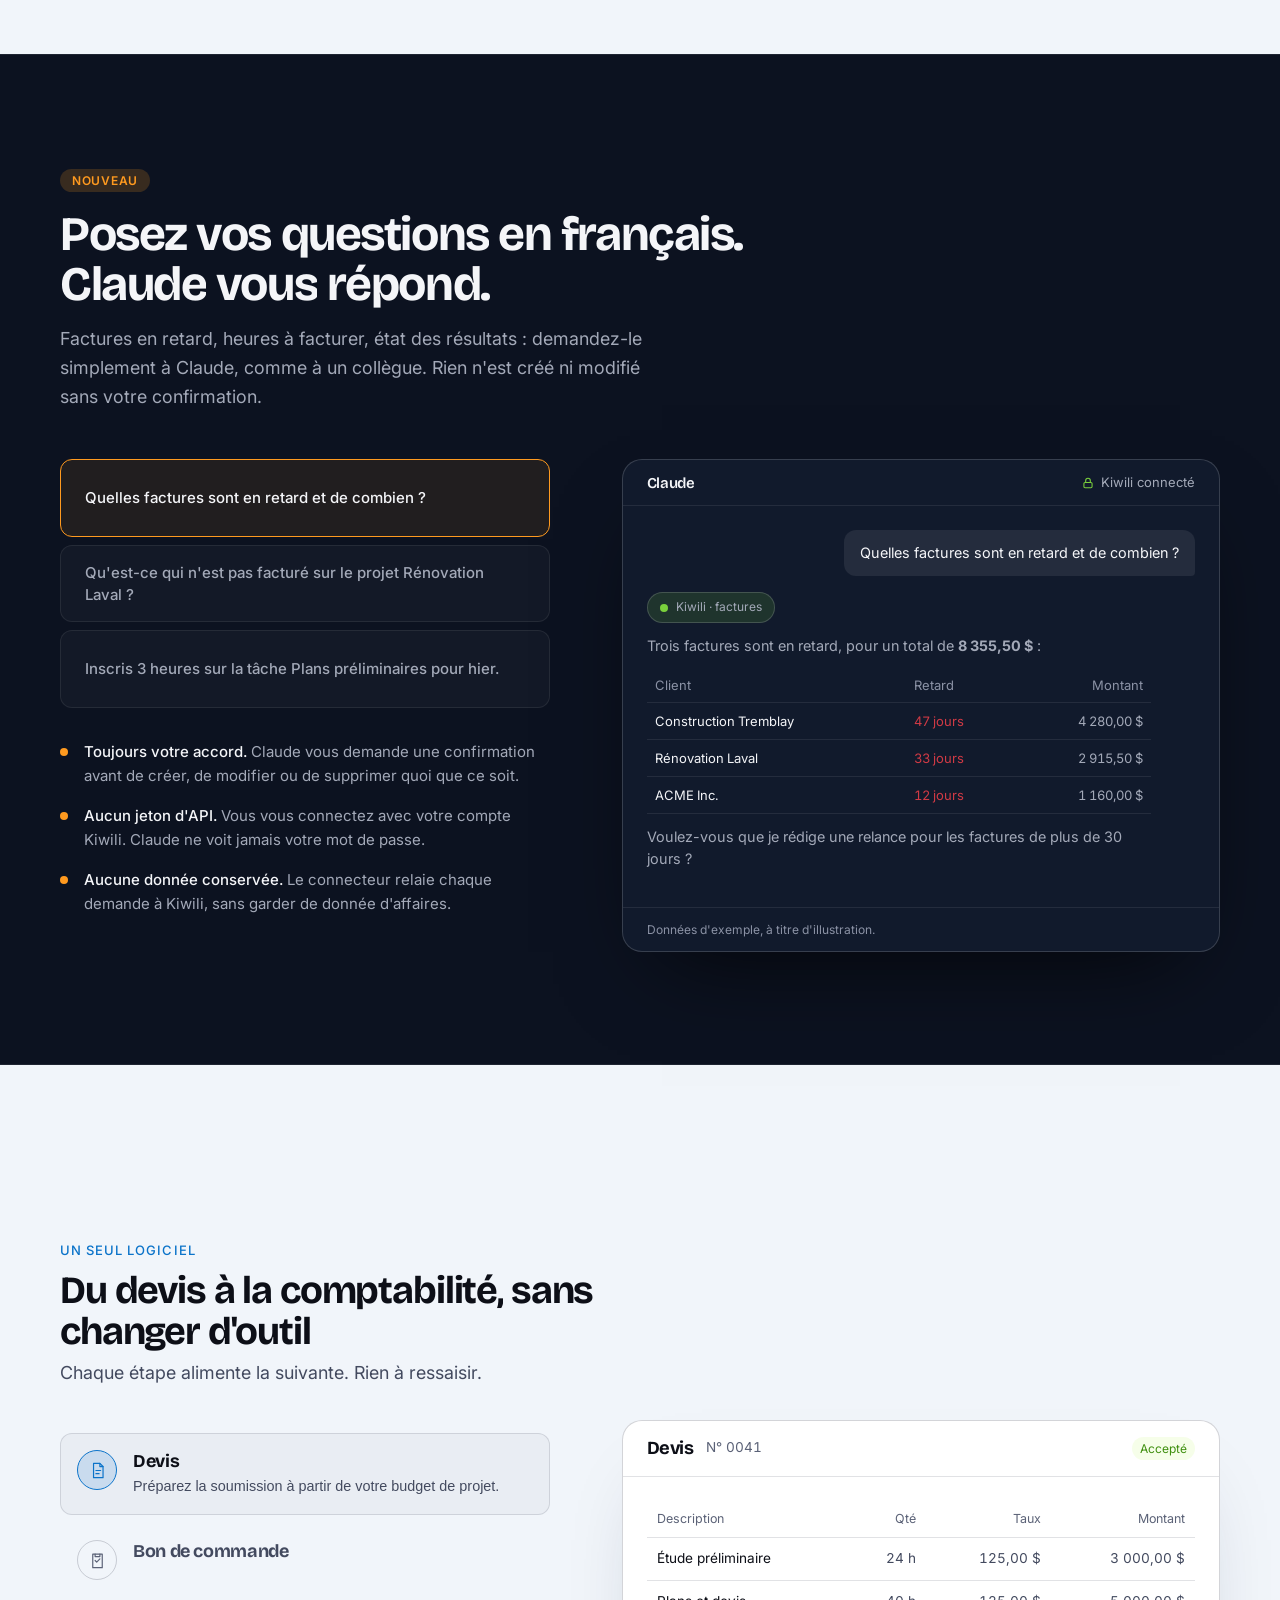
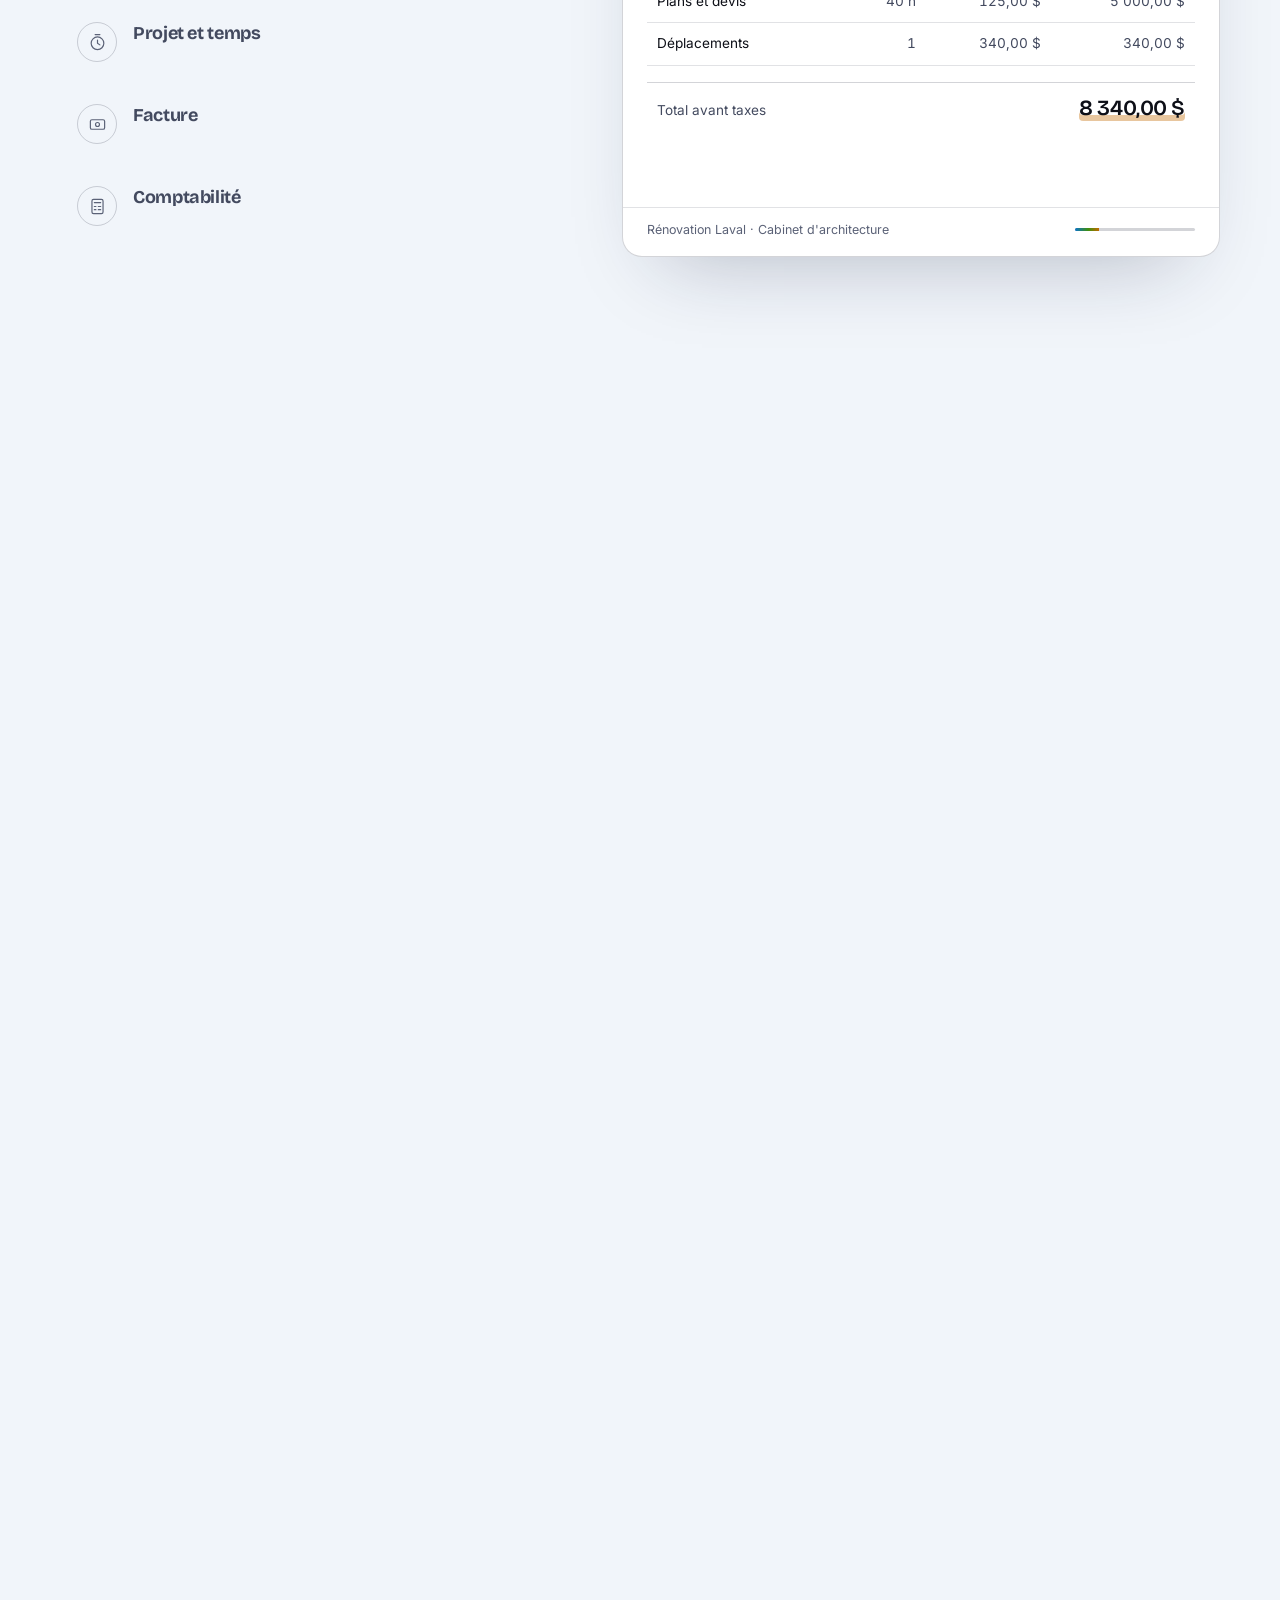
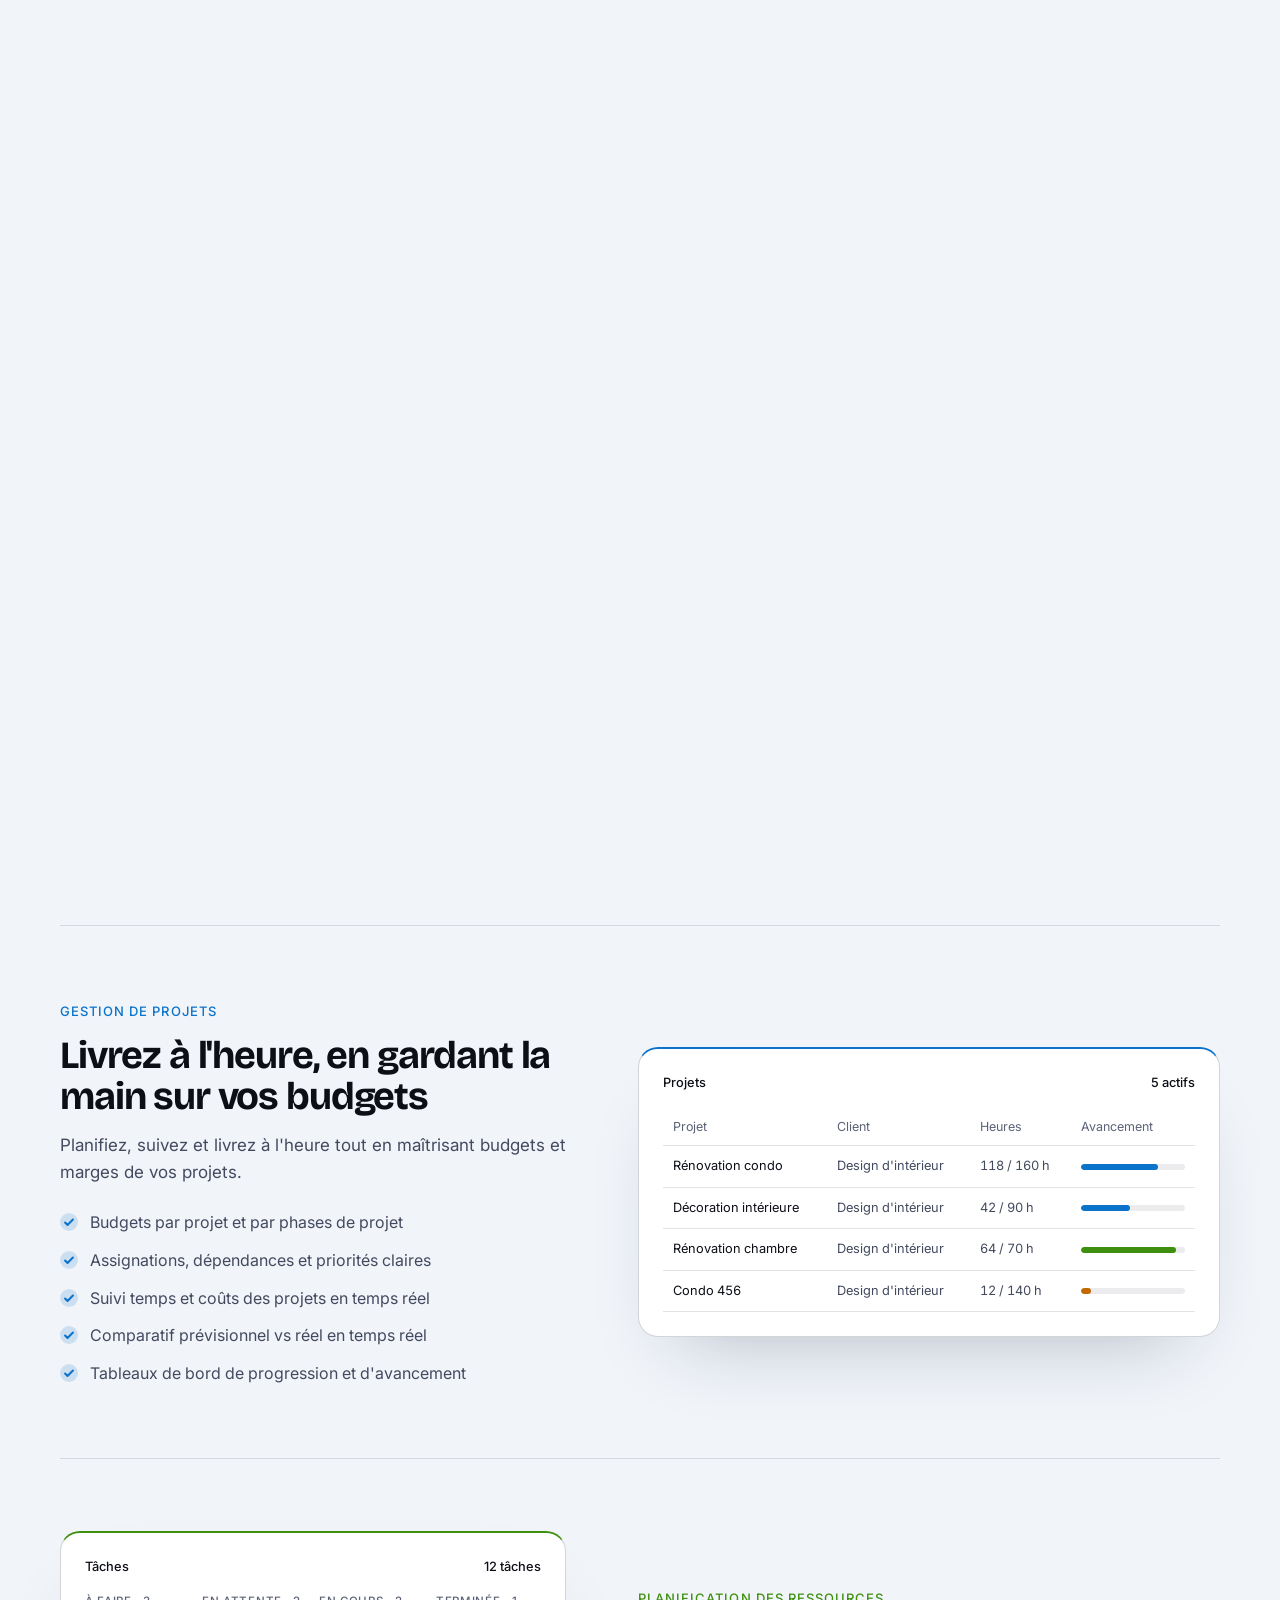
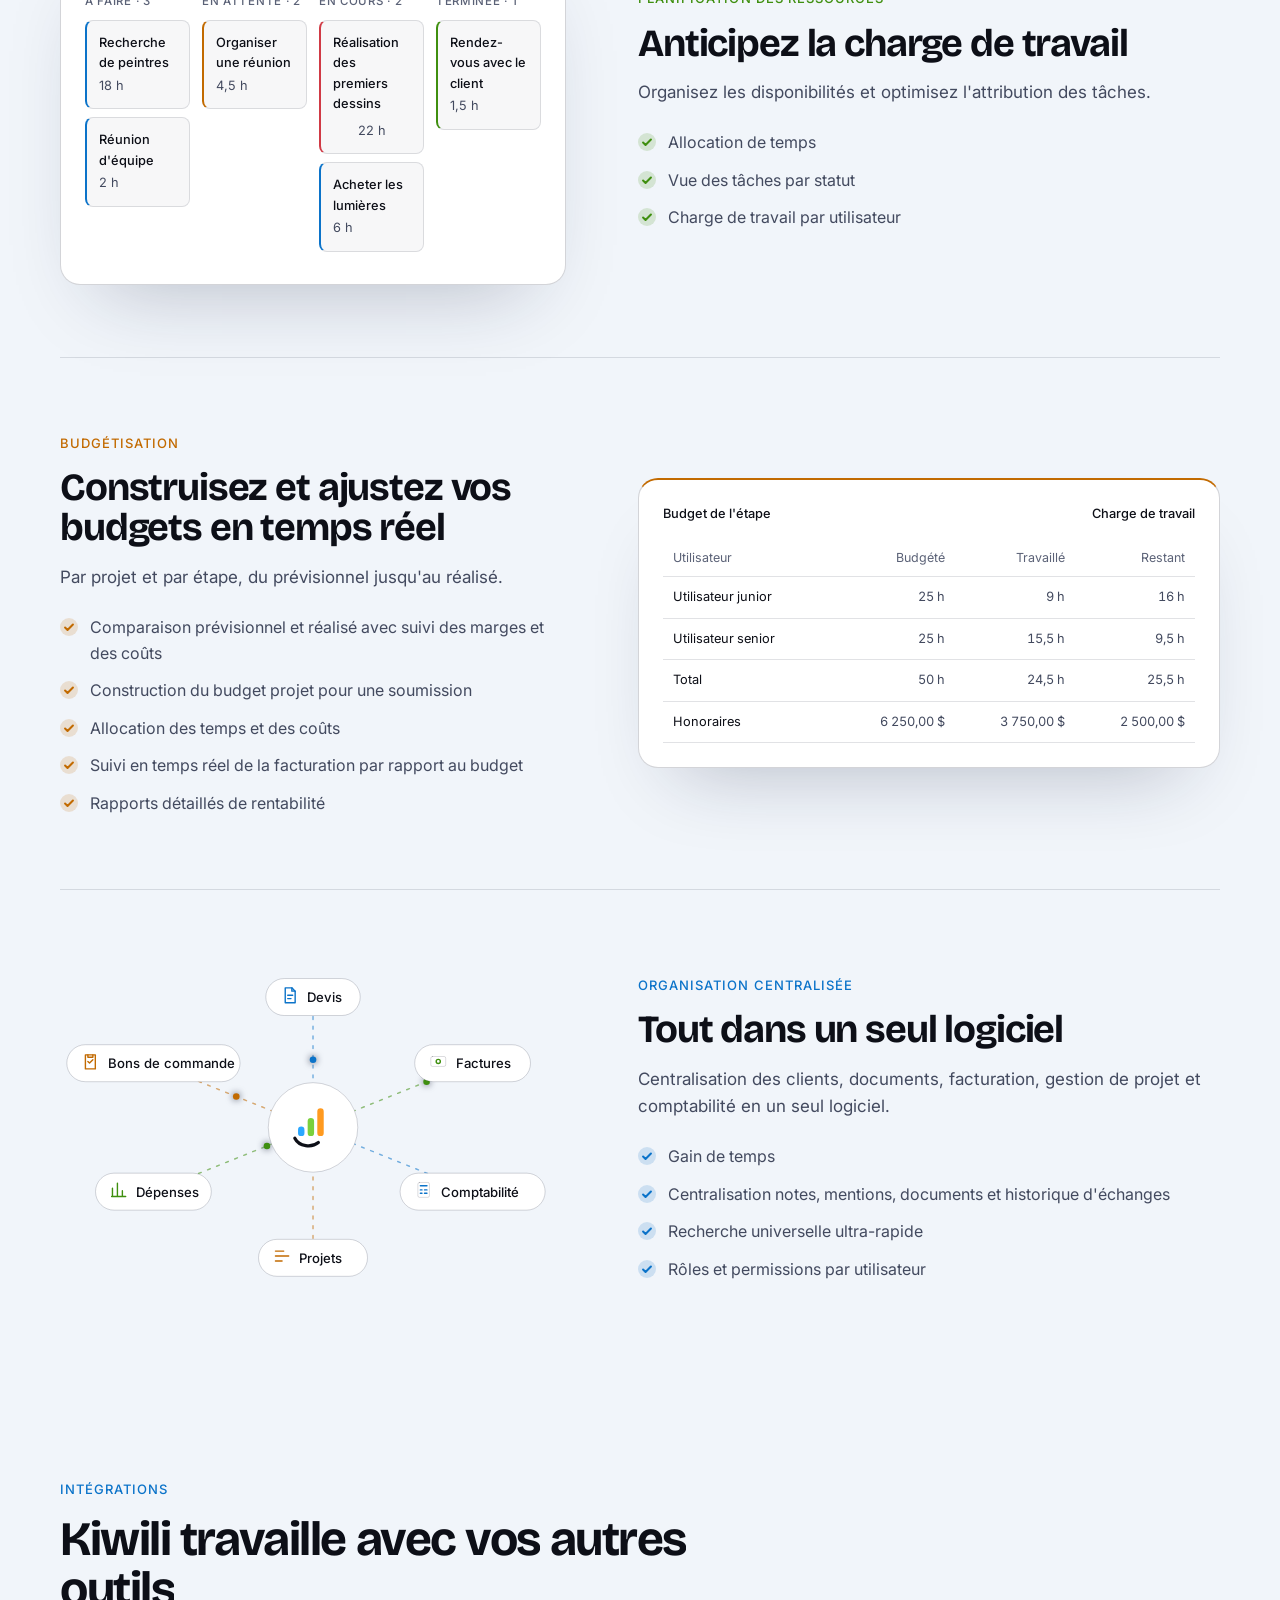
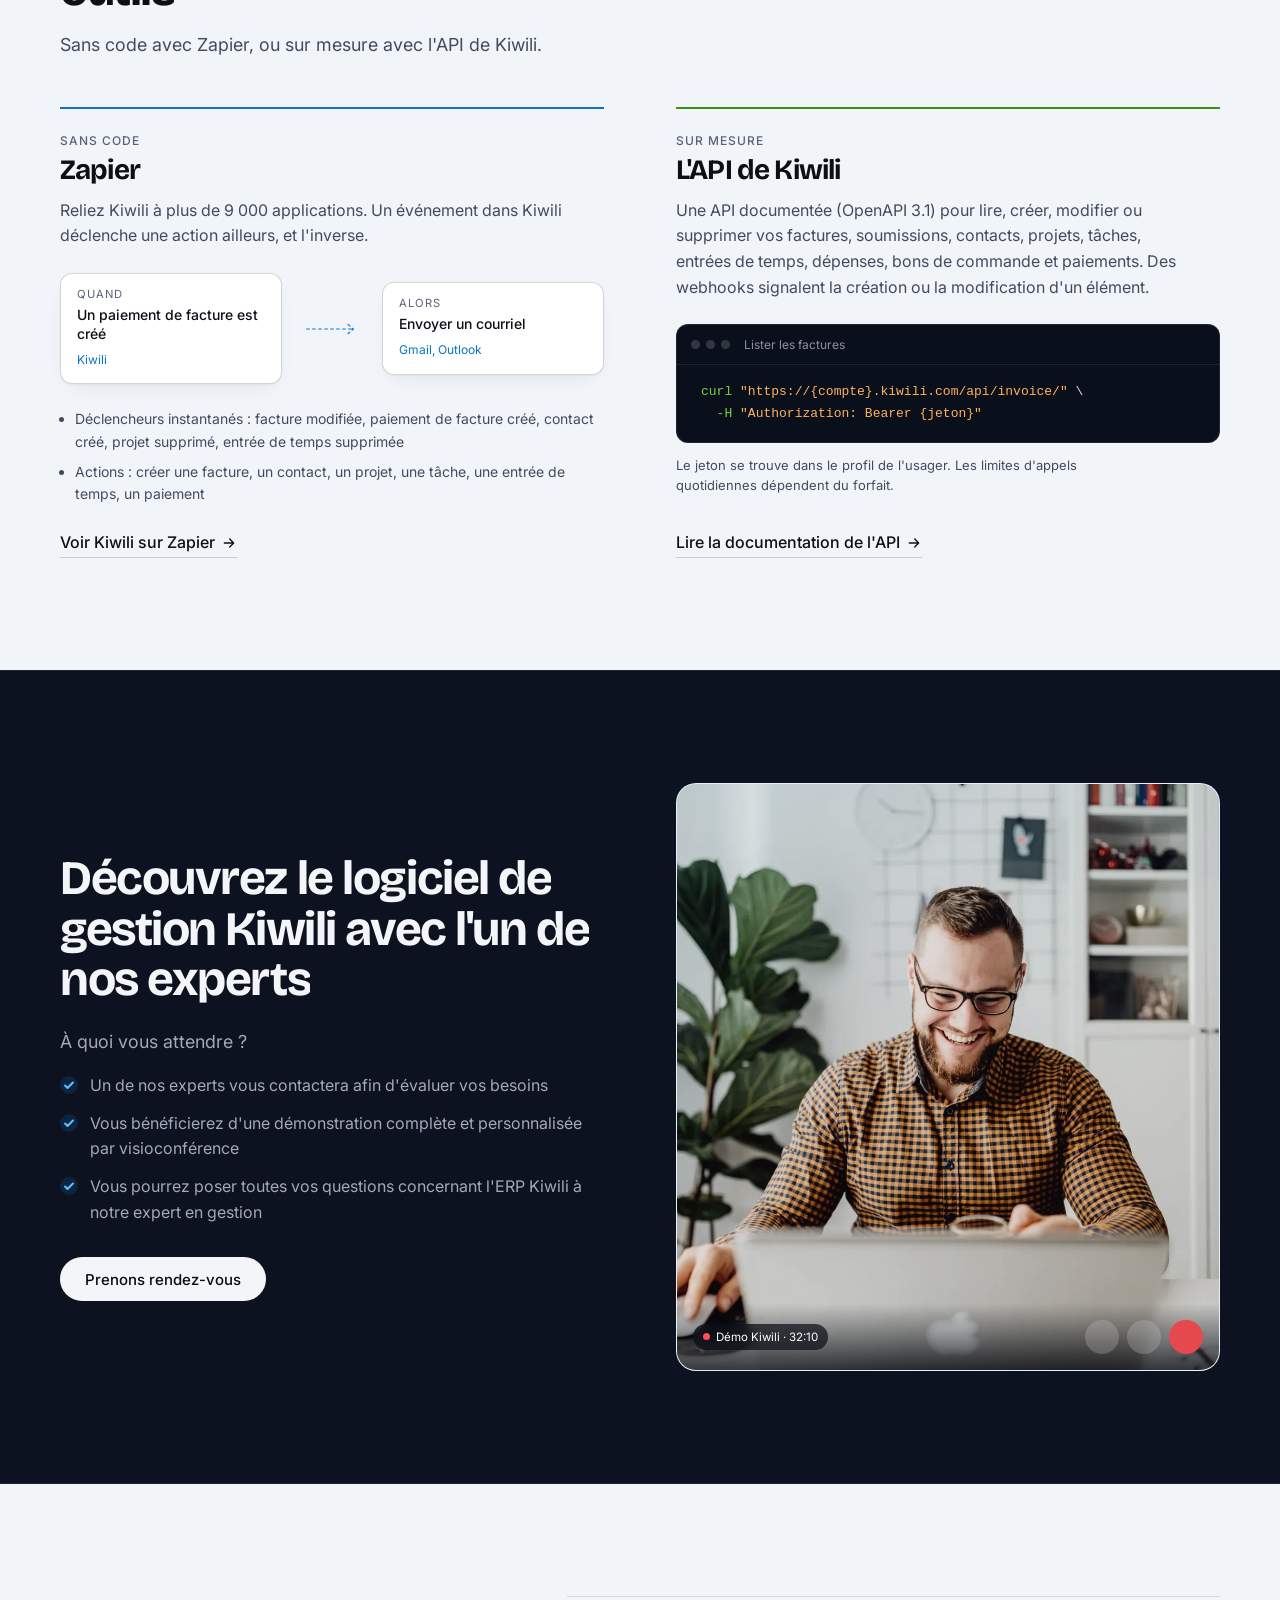
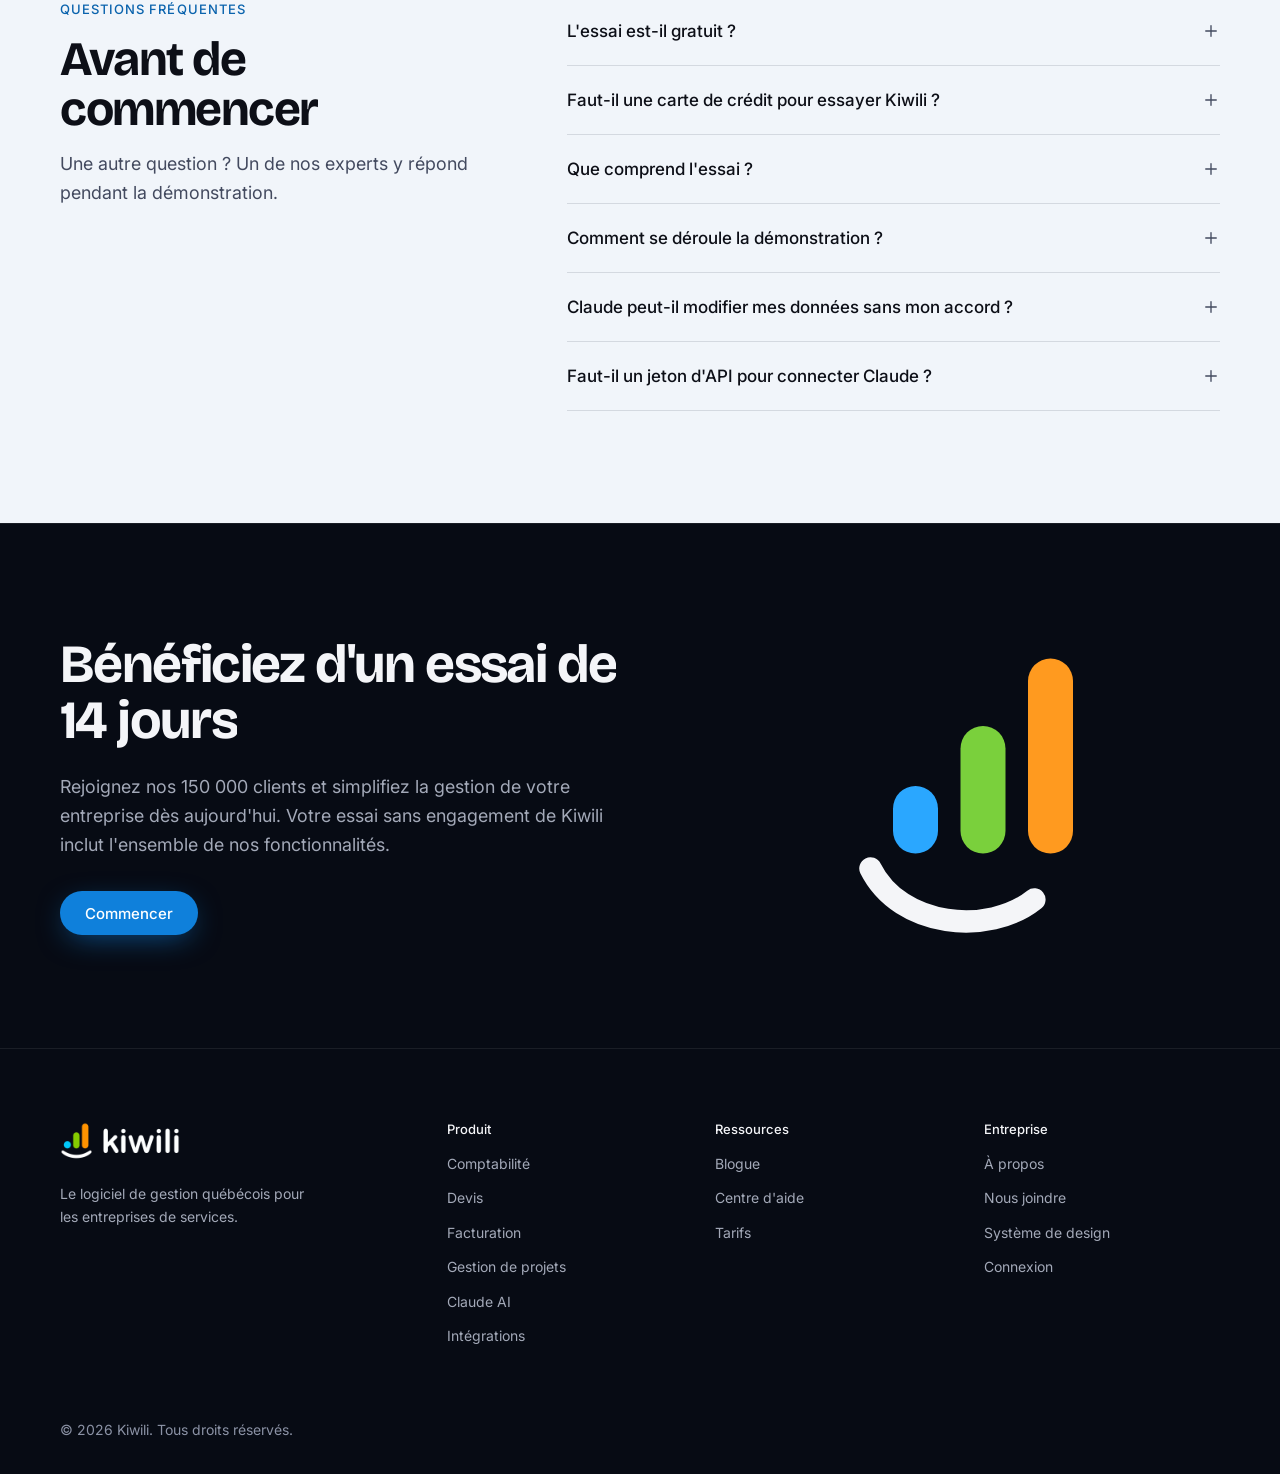
==== commit 29280542: "v2: slower métiers transitions, equal-size prompts, aligned integration links Co-Authored-By: Claude" ====
--- a/index.html
+++ b/index.html
@@ -180,8 +180,8 @@
   <div class="ai-grid">
     <div class="ai-side reveal">
       <div class="prompts" role="tablist" aria-label="Exemples de demandes">
-        <button class="prompt on" role="tab" type="button" data-s="0" aria-selected="true">Quelles factures sont en retard et de combien ?</button>
-        <button class="prompt" role="tab" type="button" data-s="1" aria-selected="false">Qu'est-ce qui n'est pas facturé sur le projet Rénovation Laval ?</button>
+        <button class="prompt on" role="tab" type="button" data-s="0" aria-selected="true">Quelles factures sont en retard et de combien&nbsp;?</button>
+        <button class="prompt" role="tab" type="button" data-s="1" aria-selected="false">Qu'est-ce qui n'est pas facturé sur le projet Rénovation Laval&nbsp;?</button>
         <button class="prompt" role="tab" type="button" data-s="2" aria-selected="false">Inscris 3 heures sur la tâche Plans préliminaires pour hier.</button>
       </div>
       <ul class="promises">
--- a/css/home.css
+++ b/css/home.css
@@ -772,3 +772,15 @@
   .metier:not(.on) .m-text{left:50%;right:auto;transform:translateX(-50%)}
   .metier:not(.on) .m-text b{writing-mode:vertical-rl;transform:rotate(180deg);white-space:nowrap;font-size:1.25rem}
 }
+
+/* ===== polish round: métiers pacing, equal prompts, aligned integration links ===== */
+.metier-row li{transition:flex-grow 1.15s var(--ease)}
+.metier img{transition:transform 1.5s var(--ease)}
+.metier::after{transition:background .9s}
+.m-text small{transition:max-height .9s var(--ease),opacity .6s,margin .6s}
+.metier.on .m-text small{transition-delay:.35s}
+.prompts{grid-auto-rows:1fr}
+.prompt{display:flex;align-items:center;min-height:4.4rem}
+.integ-col{display:flex;flex-direction:column}
+.integ-col .fine{margin-bottom:var(--s-5)}
+.integ-col>.textlink{margin-top:auto;align-self:flex-start}
